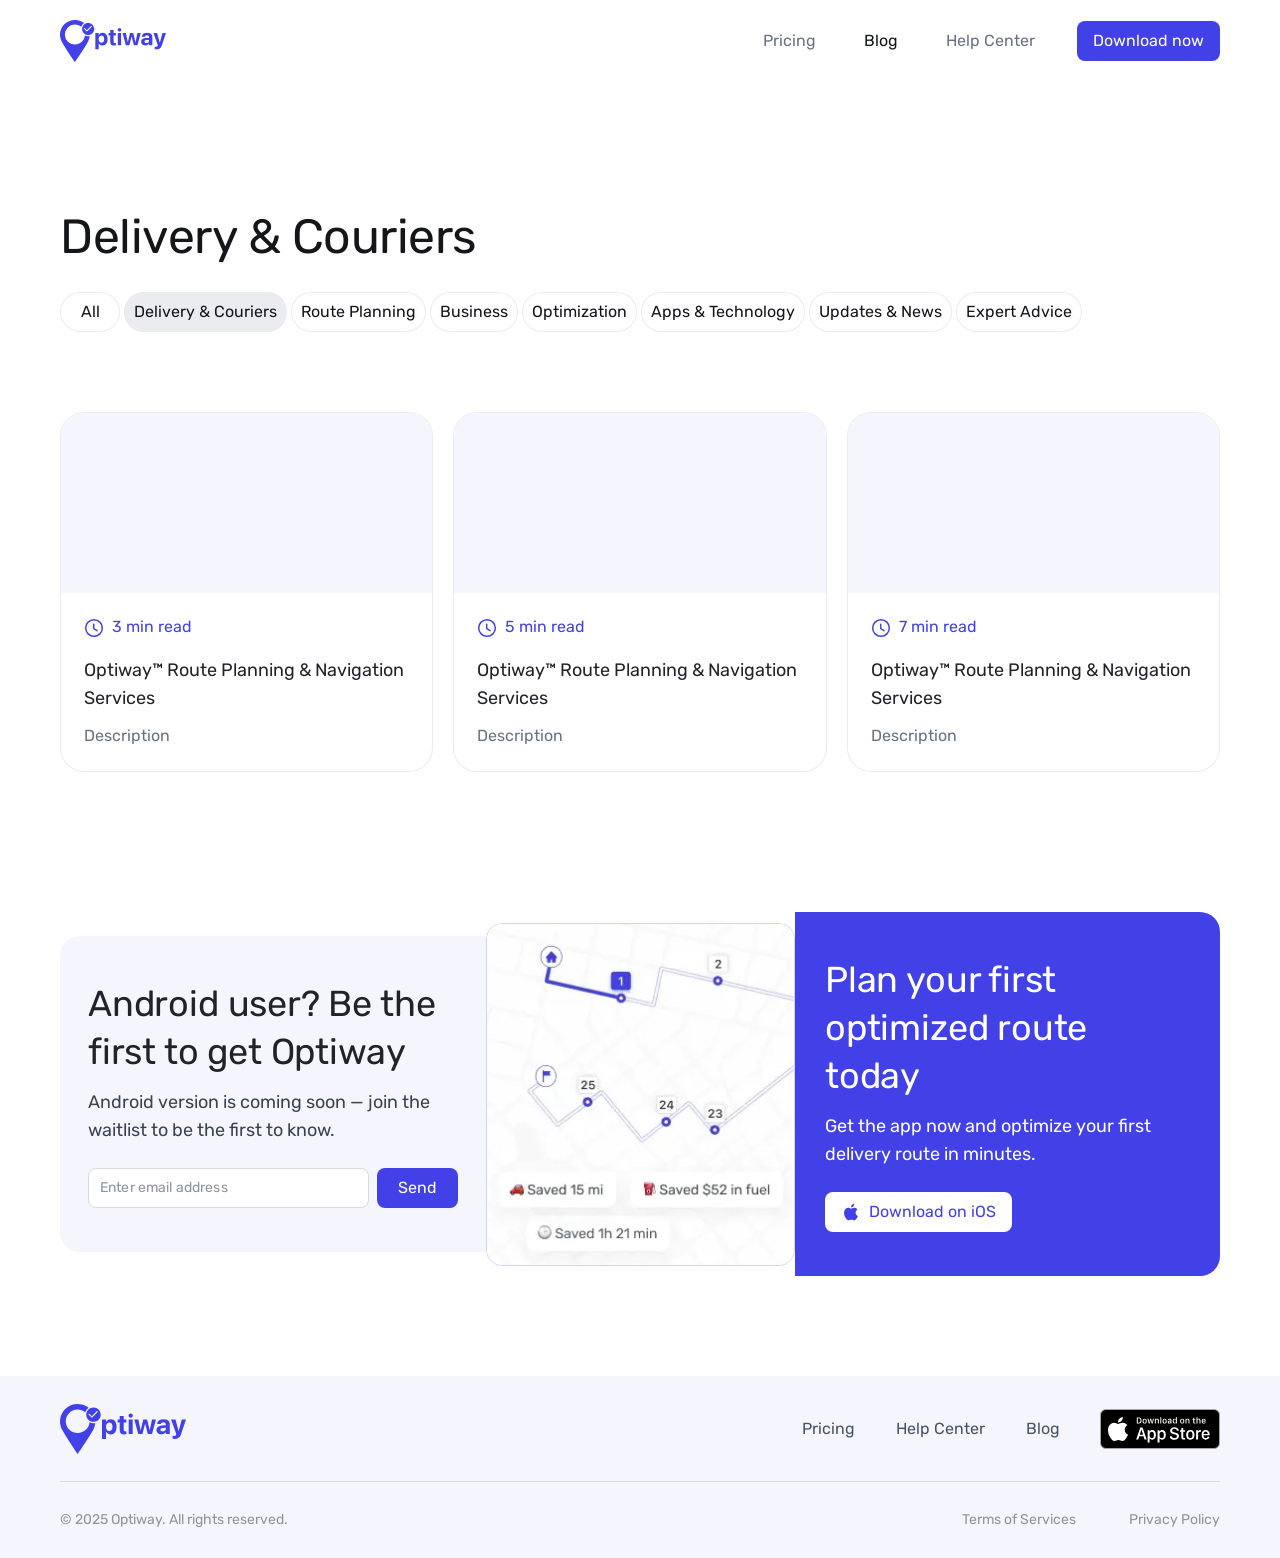
==== blog-category.html @ 4e13a9d4 "update" ====
<!DOCTYPE html>
<html lang="en">
<head>
    <meta charset="UTF-8">
    <meta http-equiv="X-UA-Compatible" content="IE=edge">
    <meta name="viewport" content="width=device-width, initial-scale=1">

    <title>Blog - Optiway Route Planner</title>
    <meta name="description" content="A route planner with a nice interface that helps you build a route up to 200 driving directions  and simplifies delivery">
    <meta name="keywords" content="multiple route planner app, how to add multiple address in google maps, free route planner app for delivery drivers, fastest driving route, aa autoroute, fastest route, make a route, plan my route, plot a route, driving direction by car, routeplanners, circuit app, driving directions shortest route, delivery route planner, create itinerary map, driving directions mapquest, best route planner, route planning, apple maps route planner, route optimization, free route planner, google maps truck route, map a route, route planner, route mapper, plan a route on google maps, directions by car, route planner app, app to optimize route, mapquest get driving directions, best routing app, driving directions and maps, get driving directions, multiple stops google maps, mapquest directions, aa route planner, route maker app, route maps, best driving routes, direction app, map my route, best gps app, map routing app, route finder, google route planner, google navigation app, best driving routes">
    <link rel="canonical" href="https://optiway-app.com/">

    <link rel="preconnect" href="https://fonts.googleapis.com">
    <link rel="preconnect" href="https://fonts.gstatic.com" crossorigin>
    <link href="https://fonts.googleapis.com/css2?family=Rubik:ital,wght@0,300..900;1,300..900&display=swap" rel="stylesheet">

    <link href="assets/css/style.css" rel="stylesheet">

    <script src="assets/js/script.js" defer></script>

    <link rel="icon" type="image/png" href="./assets/favicon/favicon-96x96.png" sizes="96x96">
    <link rel="icon" type="image/svg+xml" href="./assets/favicon/favicon.svg">
    <link rel="shortcut icon" href="./assets/favicon/favicon.ico">
    <link rel="apple-touch-icon" sizes="180x180" href="./assets/favicon/apple-touch-icon.png">
    <meta name="apple-mobile-web-app-title" content="Optiway">
    <link rel="manifest" href="./assets/favicon/site.webmanifest">
</head>
<body>

<header class="header">
    <div class="container">
        <figure class="header__logo"><a href="index.html" title="Optiway Route Planner"><img src="assets/img/logo.svg" width="92" height="36" alt="Optiway" title="Optiway" loading="eager"></a></figure>
        <nav class="header__nav">
            <div class="header__space">
                <menu class="header__menu">
                    <li><a href="pricing.html">Pricing</a></li>
                    <li class="active"><a href="blog.html">Blog</a></li>
                    <li><a href="help.html" title="Help Center">Help Center</a></li>
                </menu>
                <div class="header__close"></div>
            </div>
            <div class="header__overlay"></div>
        </nav>
        <div class="header__button">
            <a href="https://apps.apple.com/app/apple-store/id1641843155?pt=124257092&ct=website-2&mt=8" class="btn" target="_blank" rel="noopener noreferrer" title="Download now">Download<span>&nbsp;now</span></a>
        </div>
        <div class="header__toggle"><span></span></div>
    </div>
</header>

<main class="page">
    <article class="container">
        <header class="page-header page-header--smaller">
            <h1>Delivery &amp; Couriers</h1>
            <ul class="tags">
                <li><a href="blog.html">All</a></li>
                <li class="active"><a href="blog-category.html">Delivery &amp; Couriers</a></li>
                <li><a href="blog-category.html">Route Planning</a></li>
                <li><a href="blog-category.html">Business</a></li>
                <li><a href="blog-category.html">Optimization</a></li>
                <li><a href="blog-category.html">Apps &amp; Technology</a></li>
                <li><a href="blog-category.html">Updates &amp; News</a></li>
                <li><a href="blog-category.html">Expert Advice</a></li>
            </ul>
        </header>

        <section class="articles">
            <div class="articles__list">
                <section class="article">
                    <picture class="article__image">
                    </picture>
                    <time datetime="PT3M" class="article__time">3 min read</time>
                    <h3 class="h5 article__title">Optiway&trade; Route Planning &amp; Navigation Services</h3>
                    <p>Description</p>
                </section>
                <section class="article">
                    <picture class="article__image">
                    </picture>
                    <time datetime="PT5M" class="article__time">5 min read</time>
                    <h3 class="h5 article__title">Optiway&trade; Route Planning &amp; Navigation Services</h3>
                    <p>Description</p>
                </section>
                <section class="article">
                    <picture class="article__image">
                    </picture>
                    <time datetime="PT7M" class="article__time">7 min read</time>
                    <h3 class="h5 article__title">Optiway&trade; Route Planning &amp; Navigation Services</h3>
                    <p>Description</p>
                </section>
            </div>
        </section>


        <div class="cta cta--advanced">
            <section class="cta__content cta--blue">
                <h2 class="cta__heading">Plan your first optimized route today</h2>
                <p>Get the app now and optimize your first delivery route in minutes.</p>
                <a href="#" class="btn btn--white" title="Download on iOS"><svg width="20" height="20"><use href="#apple-blue"></use></svg> Download on iOS</a>
            </section>
            <div class="cta__map"><img src="assets/img/map.webp" srcset="assets/img/map.webp 1x, assets/img/map@2x.webp 2x, assets/img/map@3x.webp 3x" width="309" height="343" alt="Map" title="Map" loading="lazy"></div>
            <section class="cta__content cta--gray">
                <h2 class="cta__heading">Android user? Be the first to get Optiway</h2>
                <p>Android version is coming soon &mdash; join the waitlist to be the first to know.</p>
                <form action="#" class="form">
                    <input class="form-control" type="email" maxlength="50" required value="" placeholder="Enter email address">
                    <button type="submit" class="btn">Send</button>
                </form>
            </section>
        </div>
    </article>
</main>

<footer class="footer">
    <div class="container">
        <figure class="footer__logo"><a href="index.html" title="Optiway Route Planner"><img src="assets/img/logo.svg" width="126" height="50" alt="Optiway" title="Optiway" loading="lazy"></a></figure>
        <menu class="footer__menu">
            <li><a href="pricing.html" title="Pricing">Pricing</a></li>
            <li><a href="help.html" title="Help Center">Help Center</a></li>
            <li><a href="blog.html" title="Blog">Blog</a></li>
        </menu>
        <div class="footer__download"><a href="https://apps.apple.com/app/apple-store/id1641843155?pt=124257092&ct=website-2&mt=8" target="_blank" rel="noopener noreferrer" title="Download on the App Store"><img src="./assets/img/appstore.svg" width="120" height="40" alt="Download on the App Store" title="Download on the App Store" loading="lazy"></a></div>
        <hr class="footer__line">
        <p class="footer__copyright">&copy; 2025 Optiway. All rights reserved.</p>
        <menu class="footer__links">
            <li><a href="#" title="Terms of Services">Terms of Services</a></li>
            <li><a href="#" title="Privacy Policy">Privacy Policy</a></li>
        </menu>
    </div>
</footer>

<div aria-hidden>
    <svg width="0" height="0" style="position:absolute">
    <symbol id="apple" viewBox="0 0 20 20" fill="none"><path fill="#fff" fill-rule="evenodd" d="M15.917 15.967c.491-.75.675-1.134 1.05-1.975-2.767-1.05-3.209-4.992-.475-6.5-.834-1.05-2.009-1.659-3.117-1.659-.8 0-1.35.209-1.842.4-.416.159-.791.3-1.258.3-.5 0-.942-.158-1.408-.325-.509-.183-1.042-.375-1.709-.375-1.241 0-2.566.759-3.408 2.059-1.183 1.833-.975 5.266.933 8.2.684 1.05 1.6 2.225 2.792 2.241.5.009.825-.141 1.183-.3.409-.183.85-.383 1.625-.383.775-.008 1.209.2 1.617.383.35.159.667.309 1.158.3 1.209-.016 2.175-1.316 2.859-2.366M13.2 1.667c.134.916-.241 1.825-.733 2.458-.525.683-1.442 1.217-2.325 1.183-.158-.883.25-1.791.75-2.4.558-.666 1.5-1.183 2.308-1.241" clip-rule="evenodd"></symbol>
    <symbol id="apple-blue" viewBox="0 0 20 20" fill="none"><path fill="#4141E7" fill-rule="evenodd" d="M15.917 15.967c.491-.75.675-1.134 1.05-1.975-2.767-1.05-3.209-4.992-.475-6.5-.834-1.05-2.009-1.659-3.117-1.659-.8 0-1.35.209-1.842.4-.416.159-.791.3-1.258.3-.5 0-.942-.158-1.408-.325-.509-.183-1.042-.375-1.709-.375-1.241 0-2.566.759-3.408 2.059-1.183 1.833-.975 5.266.933 8.2.684 1.05 1.6 2.225 2.792 2.241.5.009.825-.141 1.183-.3.409-.183.85-.383 1.625-.383.775-.008 1.209.2 1.617.383.35.159.667.309 1.158.3 1.209-.016 2.175-1.316 2.859-2.366M13.2 1.667c.134.916-.241 1.825-.733 2.458-.525.683-1.442 1.217-2.325 1.183-.158-.883.25-1.791.75-2.4.558-.666 1.5-1.183 2.308-1.241" clip-rule="evenodd"></symbol>
    <symbol id="arrow-right" viewBox="0 0 21 20" fill="none"><path stroke="#394351" stroke-linecap="round" stroke-linejoin="round" stroke-miterlimit="10" stroke-width="1.5" d="M12.525 4.942 17.584 10l-5.059 5.058M3.416 10h14.025"/></symbol>
    <symbol id="customers" viewBox="0 0 49 48" fill="none"><path fill="#4141e7" d="M35.56 15.54q-.21-.03-.42 0c-3.1-.1-5.56-2.64-5.56-5.76C29.58 6.6 32.16 4 35.36 4c3.18 0 5.78 2.58 5.78 5.78-.02 3.12-2.48 5.66-5.58 5.76M42.08 29.4c-2.24 1.5-5.38 2.06-8.28 1.68.76-1.64 1.16-3.46 1.18-5.38 0-2-.44-3.9-1.28-5.56 2.96-.4 6.1.16 8.36 1.66 3.16 2.08 3.16 5.5.02 7.6M13.38 15.54q.21-.03.42 0c3.1-.1 5.56-2.64 5.56-5.76C19.36 6.6 16.78 4 13.58 4 10.4 4 7.8 6.58 7.8 9.78c.02 3.12 2.48 5.66 5.58 5.76M13.6 25.7c0 1.94.42 3.78 1.18 5.44-2.82.3-5.76-.3-7.92-1.72-3.16-2.1-3.16-5.52 0-7.62 2.14-1.44 5.16-2.02 8-1.7-.82 1.68-1.26 3.58-1.26 5.6" opacity=".4"/><path fill="#4141e7" d="M24.74 31.74c-.16-.02-.34-.02-.52 0-3.68-.12-6.62-3.14-6.62-6.86 0-3.8 3.06-6.88 6.88-6.88 3.8 0 6.88 3.08 6.88 6.88 0 3.72-2.92 6.74-6.62 6.86M18.24 35.88c-3.02 2.02-3.02 5.34 0 7.34 3.44 2.3 9.08 2.3 12.52 0 3.02-2.02 3.02-5.34 0-7.34-3.42-2.3-9.06-2.3-12.52 0"/></symbol>
    <symbol id="drive" viewBox="0 0 49 48" fill="none"><path fill="#4141e7" d="M18.26 9.2c-1.6-6.92-12.02-6.94-13.62 0-.94 4.06 1.64 7.5 3.88 9.64a4.294 4.294 0 0 0 5.86 0c2.24-2.14 4.8-5.58 3.88-9.64m-6.74 3.2c-1.1 0-2-.9-2-2s.88-2 1.98-2h.02c1.12 0 2 .9 2 2s-.88 2-2 2" opacity=".4"/><path fill="#4141e7" d="M13.52 10.4c0 1.1-.88 2-2 2-1.1 0-2-.9-2-2s.88-2 1.98-2h.02c1.12 0 2 .9 2 2"/><path fill="#4141e7" d="M44.32 33.2c-1.6-6.92-12.06-6.94-13.68 0-.94 4.06 1.64 7.5 3.9 9.64 1.64 1.54 4.24 1.54 5.88 0 2.26-2.14 4.84-5.58 3.9-9.64m-6.76 3.2c-1.1 0-2-.9-2-2s.88-2 1.98-2h.02c1.1 0 2 .9 2 2s-.9 2-2 2" opacity=".4"/><path fill="#4141e7" d="M39.56 34.4c0 1.1-.9 2-2 2s-2-.9-2-2 .88-2 1.98-2h.02c1.1 0 2 .9 2 2M24.5 39.5h-5.36c-2.32 0-4.34-1.4-5.14-3.56-.82-2.16-.22-4.54 1.52-6.08L31.5 15.88c.96-.84.98-1.98.7-2.76-.3-.78-1.06-1.62-2.34-1.62H24.5c-.82 0-1.5-.68-1.5-1.5s.68-1.5 1.5-1.5h5.36c2.32 0 4.34 1.4 5.14 3.56.82 2.16.22 4.54-1.52 6.08L17.5 32.12c-.96.84-.98 1.98-.7 2.76.3.78 1.06 1.62 2.34 1.62h5.36c.82 0 1.5.68 1.5 1.5s-.68 1.5-1.5 1.5"/></symbol>
    <symbol id="clock" viewBox="0 0 49 48" fill="none"><path fill="#b2b2ff" d="M24.5 44c11.046 0 20-8.954 20-20s-8.954-20-20-20-20 8.954-20 20 8.954 20 20 20" opacity=".4"/><path fill="#4141e7" d="M31.92 31.86c-.26 0-.52-.06-.76-.22l-6.2-3.7c-1.54-.92-2.68-2.94-2.68-4.72v-8.2c0-.82.68-1.5 1.5-1.5s1.5.68 1.5 1.5v8.2c0 .72.6 1.78 1.22 2.14l6.2 3.7c.72.42.94 1.34.52 2.06-.3.48-.8.74-1.3.74"/></symbol>
    <symbol id="import" viewBox="0 0 25 26" fill="none"><circle cx="12.5" cy="12.723" r="12" stroke="#4141e7"/><path fill="#4141e7" d="M19.25 15.425a.75.75 0 0 1 .75.75V18.6a.75.75 0 0 1-.75.75H5.75A.75.75 0 0 1 5 18.6v-2.424a.75.75 0 0 1 1.5 0v1.605h12v-1.605a.75.75 0 0 1 .75-.75M12.477 5.223c.343 0 .621.278.622.621v7.607l1.833-1.917a.6.6 0 0 1 .878 0 .67.67 0 0 1 0 .919l-2.617 2.738c-.381.399-1 .399-1.381 0l-.168-.175-.002.003-2.454-2.566a.67.67 0 0 1 0-.92.603.603 0 0 1 .88 0l1.787 1.87V5.845c0-.343.28-.62.622-.62"/></symbol>
    <symbol id="txt" viewBox="0 0 62 62" fill="none"><g clip-path="url(#a)"><path fill="#fff" stroke="#d0d5dd" stroke-width="2.31" d="M13.858 1.155h26.247L52.738 12.76v42.673a5.005 5.005 0 0 1-5.005 5.004H13.858a5.004 5.004 0 0 1-5.004-5.004V6.159a5.004 5.004 0 0 1 5.004-5.004Z"/><mask id="b" fill="#fff"><path d="M38.494 1.54h13.088v13.088H40.034c-.85 0-1.54-.69-1.54-1.54z"/></mask><path fill="#d0d5dd" d="M38.494 1.54h13.088zm13.088 14.628H40.034a3.08 3.08 0 0 1-3.08-3.08h14.628zm-11.548 0a3.08 3.08 0 0 1-3.08-3.08V1.54h3.08v14.628M51.582 1.54v13.088z" mask="url(#b)"/><rect width="36.159" height="20.239" x="1.539" y="30.796" fill="#1b1b96" rx="3.08"/><path fill="#fff" d="M13.749 35.606v2.11h-2.864v8.699H8.252v-8.7H5.388v-2.11zm7.942 10.809-2.201-3.31-1.94 3.31h-2.988l3.465-5.497-3.542-5.312h3.064l2.171 3.264 1.91-3.264h2.987l-3.434 5.45 3.573 5.359zm12.162-10.81v2.11H30.99v8.7h-2.633v-8.7h-2.864v-2.11z"/></g><defs><clipPath id="a"><path fill="#fff" d="M0 0h61.592v61.592H0z"/></clipPath></defs></symbol>
    <symbol id="xslx" viewBox="0 0 63 62" fill="none"><g clip-path="url(#a)"><path fill="#fff" stroke="#d0d5dd" stroke-width="2.31" d="M14.45 1.155h26.246L53.33 12.76v42.673a5.005 5.005 0 0 1-5.005 5.004H14.45a5.004 5.004 0 0 1-5.004-5.004V6.159a5.004 5.004 0 0 1 5.004-5.004Z"/><mask id="b" fill="#fff"><path d="M39.086 1.54h13.088v13.088H40.626c-.85 0-1.54-.69-1.54-1.54z"/></mask><path fill="#d0d5dd" d="M39.086 1.54h13.088zm13.088 14.628H40.626a3.08 3.08 0 0 1-3.08-3.08h14.628zm-11.548 0a3.08 3.08 0 0 1-3.08-3.08V1.54h3.08v14.628M52.174 1.54v13.088z" mask="url(#b)"/><rect width="45.159" height="20.239" x="2.131" y="30.796" fill="#1b1b96" rx="3.08"/><path fill="#fff" d="m12.874 46.415-2.202-3.31-1.94 3.31H5.745l3.464-5.497-3.541-5.312h3.064l2.171 3.264 1.91-3.264h2.986l-3.433 5.45 3.572 5.359zm7.019-2.032h3.45v2.032H17.26v-10.81h2.633zm8.616 2.14q-1.185 0-2.125-.385a3.5 3.5 0 0 1-1.509-1.14q-.554-.754-.585-1.816h2.802q.063.6.416.923.354.309.924.308.585 0 .924-.261.339-.278.339-.755a.87.87 0 0 0-.277-.662 2.1 2.1 0 0 0-.663-.431 10 10 0 0 0-1.108-.385q-1.047-.324-1.71-.647a3.16 3.16 0 0 1-1.139-.954q-.477-.631-.477-1.648 0-1.509 1.093-2.356 1.093-.862 2.849-.862 1.785 0 2.88.862 1.092.847 1.17 2.371h-2.85q-.03-.523-.384-.816-.355-.308-.909-.308-.477 0-.77.262-.292.246-.292.724 0 .523.493.816.492.292 1.54.631 1.046.354 1.693.678.662.322 1.14.939.477.616.477 1.586 0 .924-.477 1.678-.462.755-1.355 1.201-.894.447-2.11.447m12.183-.108-2.202-3.31-1.94 3.31h-2.987l3.465-5.497-3.542-5.312h3.064l2.172 3.264 1.909-3.264h2.987l-3.434 5.45 3.573 5.359z"/></g><defs><clipPath id="a"><path fill="#fff" d="M.592 0h61.592v61.592H.592z"/></clipPath></defs></symbol>
    <symbol id="analytics" viewBox="0 0 48 48" fill="none"><path fill="#4141e7" d="M44 44H4c-.82 0-1.5-.68-1.5-1.5S3.18 41 4 41h40c.82 0 1.5.68 1.5 1.5S44.82 44 44 44"/><path fill="#4141e7" d="M19.5 8v36h9V8c0-2.2-.9-4-3.6-4h-1.8c-2.7 0-3.6 1.8-3.6 4"/><path fill="#4141e7" d="M6 20v24h8V20c0-2.2-.8-4-3.2-4H9.2C6.8 16 6 17.8 6 20M34 30v14h8V30c0-2.2-.8-4-3.2-4h-1.6c-2.4 0-3.2 1.8-3.2 4" opacity=".3"/></symbol>
    <symbol id="exports" viewBox="0 0 48 48" fill="none"><path fill="#4141e7" d="M32.38 4H15.64C8.34 4 4 8.34 4 15.62v16.74c0 7.28 4.34 11.62 11.62 11.62h16.74c7.28 0 11.62-4.34 11.62-11.62V15.62C44 8.34 39.66 4 32.38 4" opacity=".2"/><path fill="#4141e7" d="M22.94 30.08c.14.14.3.24.48.32s.38.12.58.12.38-.04.58-.12c.18-.08.34-.18.48-.32l6-6c.58-.58.58-1.54 0-2.12s-1.54-.58-2.12 0L25.5 25.4V13.02c0-.82-.68-1.5-1.5-1.5s-1.5.68-1.5 1.5V25.4l-3.44-3.44c-.58-.58-1.54-.58-2.12 0s-.58 1.54 0 2.12zM37.42 32.56c-.26-.78-1.1-1.2-1.9-.94a36.67 36.67 0 0 1-23.06 0c-.78-.26-1.64.16-1.9.94s.16 1.64.94 1.9c4.02 1.34 8.24 2.02 12.48 2.02s8.46-.68 12.48-2.02c.8-.28 1.22-1.12.96-1.9"/></symbol>
    <symbol id="control" viewBox="0 0 48 48" fill="none"><path fill="#4141e7" d="M38.6 15.84v10.3c0 6.16-3.52 8.8-8.8 8.8H12.22c-.9 0-1.76-.08-2.56-.26-.5-.08-.98-.22-1.42-.38-3-1.12-4.82-3.72-4.82-8.16v-10.3c0-6.16 3.52-8.8 8.8-8.8H29.8c4.48 0 7.7 1.9 8.56 6.24.14.8.24 1.62.24 2.56" opacity=".2"/><path fill="#4141e7" d="M44.6 21.84v10.3c0 6.16-3.52 8.8-8.8 8.8H18.22c-1.48 0-2.82-.2-3.98-.64-2.38-.88-4-2.7-4.58-5.62.8.18 1.66.26 2.56.26H29.8c5.28 0 8.8-2.64 8.8-8.8v-10.3c0-.94-.08-1.78-.24-2.56 3.8.8 6.24 3.48 6.24 8.56"/><path fill="#4141e7" d="M21 26.28a5.28 5.28 0 1 0 0-10.56 5.28 5.28 0 0 0 0 10.56M9.56 16.5c-.82 0-1.5.68-1.5 1.5v6c0 .82.68 1.5 1.5 1.5s1.5-.68 1.5-1.5v-6c0-.82-.66-1.5-1.5-1.5M32.42 16.5c-.82 0-1.5.68-1.5 1.5v6c0 .82.68 1.5 1.5 1.5s1.5-.68 1.5-1.5v-6c0-.82-.66-1.5-1.5-1.5"/></symbol>
    </svg>
</div>

</body>
</html>
---- assets/css/style.css ----
html{line-height:1.15;-webkit-text-size-adjust:100%}body{margin:0}main{display:block}h1{font-size:2em;margin:.67em 0}hr{-webkit-box-sizing:content-box;box-sizing:content-box;height:0;overflow:visible}pre{font-family:monospace,monospace;font-size:1em}a{background-color:rgba(0,0,0,0)}abbr[title]{border-bottom:none;text-decoration:underline;-webkit-text-decoration:underline dotted;text-decoration:underline dotted}b,strong{font-weight:bolder}code,kbd,samp{font-family:monospace,monospace;font-size:1em}small{font-size:80%}sub,sup{font-size:75%;line-height:0;position:relative;vertical-align:baseline}sub{bottom:-0.25em}sup{top:-0.5em}img{border-style:none}button,input,optgroup,select,textarea{font-family:inherit;font-size:100%;line-height:1.15;margin:0}button,input{overflow:visible}button,select{text-transform:none}[type=button],[type=reset],[type=submit],button{-webkit-appearance:button}[type=button]::-moz-focus-inner,[type=reset]::-moz-focus-inner,[type=submit]::-moz-focus-inner,button::-moz-focus-inner{border-style:none;padding:0}[type=button]:-moz-focusring,[type=reset]:-moz-focusring,[type=submit]:-moz-focusring,button:-moz-focusring{outline:1px dotted ButtonText}fieldset{padding:.35em .75em .625em}legend{-webkit-box-sizing:border-box;box-sizing:border-box;color:inherit;display:table;max-width:100%;padding:0;white-space:normal}progress{vertical-align:baseline}textarea{overflow:auto}[type=checkbox],[type=radio]{-webkit-box-sizing:border-box;box-sizing:border-box;padding:0}[type=number]::-webkit-inner-spin-button,[type=number]::-webkit-outer-spin-button{height:auto}[type=search]{-webkit-appearance:textfield;outline-offset:-2px}[type=search]::-webkit-search-decoration{-webkit-appearance:none}::-webkit-file-upload-button{-webkit-appearance:button;font:inherit}details{display:block}summary{display:list-item}template{display:none}[hidden]{display:none}*,*::before,*::after{-webkit-box-sizing:border-box;box-sizing:border-box;-webkit-tap-highlight-color:rgba(0,0,0,0)}html{width:100%;height:100%;background:#fff;scroll-padding-top:76px;scroll-behavior:smooth}@media(min-width: 768px){html{scroll-padding-top:82px}}body{width:100%;min-width:320px;min-height:100%;display:-webkit-box;display:-ms-flexbox;display:flex;-webkit-box-orient:vertical;-webkit-box-direction:normal;-ms-flex-direction:column;flex-direction:column;overflow-x:hidden;font:16px/1.5 "Rubik",sans-serif;color:#394351;position:relative;z-index:1;background:#fff;font-optical-sizing:auto;text-rendering:optimizeLegibility;-webkit-font-smoothing:antialiased;-moz-osx-font-smoothing:grayscale}@media(min-width: 768px){body{font-size:18px;line-height:28px}}a{color:#20242a;text-decoration:underline;text-decoration-thickness:.0625em;text-decoration-color:inherit;text-underline-offset:.167em;-webkit-transition:text-decoration-color .15s ease,color .3s ease;transition:text-decoration-color .15s ease,color .3s ease}@media(hover: hover){a:hover,a:focus{text-decoration-color:rgba(32,36,42,0)}}p{margin:0 0 12px}h1,h2,h3,h4,h5,h6,.h1,.h2,.h3,.h4,.h5,.h6{margin:0 0 12px;font-family:"Rubik",sans-serif;font-weight:normal}h1,.h1{font-size:36px;line-height:48px;letter-spacing:-0.005em;color:#141619;text-align:center}@media(max-width: 369.98px){h1,.h1{font-size:32px}}@media(min-width: 768px){h1,.h1{font-size:48px;line-height:70px;letter-spacing:-0.01em}}@media(min-width: 1280px){h1,.h1{letter-spacing:-0.01em}}h2,.h2{margin-bottom:12px;font-size:28px;line-height:36px;color:#20242a}@media(min-width: 768px){h2,.h2{font-size:36px;line-height:48px;letter-spacing:-0.005em}}h3,.h3{margin-bottom:12px;font-size:28px;line-height:36px;color:#20242a}h4,.h4{margin-bottom:12px;font-size:24px;line-height:32px;color:#20242a}h5,.h5{margin-bottom:8px;font-size:18px;line-height:28px;color:#20242a}.hidden{display:none}.container{max-width:552px;padding:0 16px;margin:0 auto}@media(min-width: 768px){.container{max-width:736px}}@media(min-width: 992px){.container{max-width:992px}}@media(min-width: 1280px){.container{max-width:1200px;padding:0 20px}}.header{width:100%;min-width:320px;max-width:1920px;height:76px;padding:16px 0;margin:0 auto;position:sticky;top:0;left:0;z-index:100;background:#fff}@media(min-width: 768px){.header{height:82px;padding:20px 0}}.header .container{display:-webkit-box;display:-ms-flexbox;display:flex;-webkit-box-pack:justify;-ms-flex-pack:justify;justify-content:space-between;-webkit-box-align:center;-ms-flex-align:center;align-items:center;gap:20px}@media(max-width: 369.98px){.header .container{gap:16px}}@media(max-width: 1279.98px){.header .container{max-width:1224px}}@media(max-width: 1279.98px)and (min-width: 768px){.header .container{padding-right:32px;padding-left:32px}}.header__title{width:0;height:0;overflow:hidden;position:absolute;top:0;left:0;visibility:hidden;cursor:default;-webkit-touch-callout:none;-webkit-user-select:none;-moz-user-select:none;-ms-user-select:none;user-select:none}.header__logo{padding:0;margin:0;position:relative;display:block}.header__logo a{display:block;outline:none}.header__logo img{width:92px;height:36px;display:block;-webkit-touch-callout:none;-webkit-user-select:none;-moz-user-select:none;-ms-user-select:none;user-select:none;-webkit-user-drag:none;user-drag:none}@media(min-width: 768px){.header__logo img{width:106px;height:42px}}@media(max-width: 767.98px){.header__nav{min-width:320px;display:none;overflow:hidden;position:fixed;top:0;bottom:0;left:0;right:0;z-index:50}.header__nav.visible{display:-webkit-box;display:-ms-flexbox;display:flex}.header__nav.open .header__overlay{opacity:.5}.header__nav.open .header__space{-webkit-transform:translate3d(0, 0, 0);transform:translate3d(0, 0, 0)}}@media(min-width: 768px){.header__nav{margin-left:auto}}.header__overlay{position:absolute;top:0;right:0;bottom:0;left:0;z-index:-1;background:#0d1217;opacity:0;-webkit-transition:opacity .4s ease;transition:opacity .4s ease}@media(max-width: 767.98px){.header__space{width:80%;max-width:320px;padding:24px 12px;display:-webkit-box;display:-ms-flexbox;display:flex;-webkit-box-orient:vertical;-webkit-box-direction:normal;-ms-flex-direction:column;flex-direction:column;-webkit-box-pack:stretch;-ms-flex-pack:stretch;justify-content:stretch;position:relative;z-index:5;background:#000;-webkit-transform:translate3d(-100%, 0, 0);transform:translate3d(-100%, 0, 0);-webkit-transition:-webkit-transform .4s ease;transition:-webkit-transform .4s ease;transition:transform .4s ease;transition:transform .4s ease, -webkit-transform .4s ease}}@media(min-width: 768px){.header__space{height:100%;display:-webkit-box;display:-ms-flexbox;display:flex;-webkit-box-pack:center;-ms-flex-pack:center;justify-content:center;-webkit-box-align:center;-ms-flex-align:center;align-items:center}}.header__menu{padding:0;margin:0;list-style:none}@media(min-width: 768px){.header__menu{margin-right:14px;display:-webkit-box;display:-ms-flexbox;display:flex;gap:32px;font-size:16px;line-height:24px;letter-spacing:.001em}}.header__menu a{padding:2px 8px;border-radius:4px;display:block;color:#687283;text-decoration:none;-webkit-transition:color .3s ease,background-color .3s ease;transition:color .3s ease,background-color .3s ease;outline:none}@media(hover: hover){.header__menu a:hover,.header__menu a:focus{color:#465366;background:#f5f5fe}}.header__menu li.active a{color:#141619;background:none;cursor:default}.header__button{margin-left:auto}@media(min-width: 768px){.header__button{margin-left:0}}.header__button .btn{gap:0}@media(max-width: 767.98px){.header__button .btn span{display:none}}.header__close{width:48px;height:48px;position:absolute;top:8px;right:8px;z-index:5;background:#000 url("data:image/svg+xml,%3Csvg width='30' height='30' fill='none' xmlns='http://www.w3.org/2000/svg'%3E%3Cpath fill-rule='evenodd' clip-rule='evenodd' d='M15.82 14.184V6h-1.636v8.184H6v1.636h8.184V24h1.636v-8.18H24v-1.636h-8.18Z' fill='%23fff'/%3E%3C/svg%3E") no-repeat center center;-webkit-transform:rotate(45deg);transform:rotate(45deg);-webkit-transition:-webkit-transform .15s ease;transition:-webkit-transform .15s ease;transition:transform .15s ease;transition:transform .15s ease, -webkit-transform .15s ease;cursor:pointer}@media(min-width: 768px){.header__close{display:none}}.header__toggle{width:44px;height:44px;position:relative;cursor:pointer}@media(min-width: 768px){.header__toggle{display:none}}.header__toggle span{display:block;position:absolute;top:0;right:0;bottom:0;left:0}.header__toggle::before,.header__toggle span::before,.header__toggle span::after{content:"";display:block;overflow:hidden;width:20px;height:1.5px;border-radius:2px;margin:auto;position:absolute;top:0;right:0;bottom:0;left:0;background:#8c94a0}.header__toggle span::before{top:10px}.header__toggle span::after{bottom:10px}.page{padding-top:60px}@media(min-width: 768px){.page{padding-top:80px}}@media(min-width: 1280px){.page{padding-top:120px}}.footer{padding:28px 0;margin-top:auto;background-color:#f5f5fe}.footer .container{position:relative}@media(min-width: 768px){.footer .container{display:-webkit-box;display:-ms-flexbox;display:flex;-ms-flex-wrap:wrap;flex-wrap:wrap;-webkit-box-align:center;-ms-flex-align:center;align-items:center;gap:0 40px}}@media(max-width: 1279.98px){.footer .container{max-width:1224px;padding-right:32px;padding-left:32px}}@media(max-width: 369.98px){.footer .container{padding-right:16px;padding-left:16px}}.footer__logo{margin:0 0 19px}@media(min-width: 768px){.footer__logo{margin:0}}.footer__logo img{width:126px;height:50px;display:block;-webkit-touch-callout:none;-webkit-user-select:none;-moz-user-select:none;-ms-user-select:none;user-select:none;-webkit-user-drag:none;user-drag:none}@media(max-width: 767.98px){.footer__download{position:absolute;top:0;right:32px;z-index:10}}@media(max-width: 369.98px){.footer__download{right:16px}}.footer__download a{display:block}.footer__download img{width:120px;height:40px;display:block;-webkit-user-drag:none;user-drag:none;-webkit-touch-callout:none;-webkit-user-select:none;-moz-user-select:none;-ms-user-select:none;user-select:none}.footer__line{width:100%;height:1px;margin:28px 0;border:none;background-color:#d7dadf;font-size:14px;line-height:20px}@media(min-width: 992px){.footer__line{margin-top:27px}}.footer__menu{padding:0;margin:0;list-style:none;font-size:16px;line-height:24px}@media(min-width: 768px){.footer__menu{margin-left:auto;display:-webkit-box;display:-ms-flexbox;display:flex;gap:41px}}@media(max-width: 767.98px){.footer__menu li{margin-bottom:20px}}.footer__menu li a{color:#465366;text-decoration:none;outline:none}@media(hover: hover){.footer__menu li a:hover,.footer__menu li a:focus{color:#141619}}.footer__copyright{margin:0;font-size:14px;line-height:20px;color:#8c94a0}.footer__links{margin:20px 0 0;list-style:none;padding:0;font-size:14px;line-height:20px;display:-webkit-box;display:-ms-flexbox;display:flex;gap:53px}@media(min-width: 768px){.footer__links{margin-top:0;margin-left:auto;white-space:nowrap}}.footer__links li a{color:#8c94a0;text-decoration:none;outline:none}@media(hover: hover){.footer__links li a:hover,.footer__links li a:focus{color:#465366}}.btn{padding:8px 16px;border:none;border-radius:8px;display:-webkit-inline-box;display:-ms-inline-flexbox;display:inline-flex;-webkit-box-orient:horizontal;-webkit-box-direction:normal;-ms-flex-direction:row;flex-direction:row;-webkit-box-pack:center;-ms-flex-pack:center;justify-content:center;-webkit-box-align:center;-ms-flex-align:center;align-items:center;gap:8px;font-size:16px;line-height:1.5;color:#fff;text-align:center;text-decoration:none;background:#4141e7;-webkit-transition:color .3s ease,background-color .3s ease,-webkit-box-shadow .3s ease;transition:color .3s ease,background-color .3s ease,-webkit-box-shadow .3s ease;transition:color .3s ease,box-shadow .3s ease,background-color .3s ease;transition:color .3s ease,box-shadow .3s ease,background-color .3s ease,-webkit-box-shadow .3s ease;outline:none;cursor:pointer}@media(hover: hover){.btn:not([disabled]):hover,.btn:not([disabled]):focus{background-color:#1b1b96}}.btn[disabled]{opacity:.3;cursor:default}.btn--large{font-size:18px;line-height:28px}.btn--outline{color:#465366;background:#fff;-webkit-box-shadow:0 0 0 1px inset #d7dadf;box-shadow:0 0 0 1px inset #d7dadf}@media(hover: hover){.btn--outline:hover:not([disabled]):hover,.btn--outline:hover:not([disabled]):focus,.btn--outline:focus:not([disabled]):hover,.btn--outline:focus:not([disabled]):focus{-webkit-box-shadow:0 0 0 1px inset #8c94a0;box-shadow:0 0 0 1px inset #8c94a0;background-color:#fff}}.btn--white{color:#4141e7;background-color:#fff}@media(hover: hover){.btn--white:not([disabled]):hover,.btn--white:not([disabled]):focus{color:#4141e7;background-color:#fff}}.form-control{width:100%;padding:12px 16px;border:1px solid #d7dadf;border-radius:8px;font-size:16px;line-height:24px;color:#20242a;background:#fff;outline:none;-webkit-transition:border-color .3s ease;transition:border-color .3s ease}.form-control::-webkit-input-placeholder{color:#8c94a0;opacity:1;-webkit-transition:opacity .3s ease;transition:opacity .3s ease;-webkit-touch-callout:none;-webkit-user-select:none;-moz-user-select:none;-ms-user-select:none;user-select:none}.form-control::-moz-placeholder{color:#8c94a0;opacity:1;-moz-transition:opacity .3s ease;transition:opacity .3s ease;-webkit-touch-callout:none;-webkit-user-select:none;-moz-user-select:none;-ms-user-select:none;user-select:none}.form-control:-ms-input-placeholder{color:#8c94a0;opacity:1;-ms-transition:opacity .3s ease;transition:opacity .3s ease;-webkit-touch-callout:none;-webkit-user-select:none;-moz-user-select:none;-ms-user-select:none;user-select:none}.form-control::-ms-input-placeholder{color:#8c94a0;opacity:1;-ms-transition:opacity .3s ease;transition:opacity .3s ease;-webkit-touch-callout:none;-webkit-user-select:none;-moz-user-select:none;-ms-user-select:none;user-select:none}.form-control::placeholder{color:#8c94a0;opacity:1;-webkit-transition:opacity .3s ease;transition:opacity .3s ease;-webkit-touch-callout:none;-webkit-user-select:none;-moz-user-select:none;-ms-user-select:none;user-select:none}.form-control:focus{border-color:#4141e7}.form-control:focus::-webkit-input-placeholder{opacity:0}.form-control:focus::-moz-placeholder{opacity:0}.form-control:focus:-ms-input-placeholder{opacity:0}.form-control:focus::-ms-input-placeholder{opacity:0}.form-control:focus::placeholder{opacity:0}.form-control[disabled]{border-color:#ebecf0;background:#f5f5fe}.stars{width:149px;height:28px;position:relative}.stars::before{content:"";display:block;overflow:hidden;position:relative;z-index:1;-webkit-filter:grayscale(100%);filter:grayscale(100%)}.stars::before,.stars div{width:100%;height:100%;position:relative;z-index:3;background:url("data:image/svg+xml,%3Csvg xmlns='http://www.w3.org/2000/svg' width='149' height='28' fill='none' viewBox='0 0 149 28'%3E%3Cpath fill='%23ffe144' d='M13.577 2.22c.341-.821 1.505-.821 1.846 0l2.545 6.12a1 1 0 0 0 .844.612l6.606.53c.887.07 1.246 1.177.57 1.756l-5.032 4.311a1 1 0 0 0-.323.992l1.538 6.447c.207.865-.735 1.549-1.494 1.085l-5.656-3.455a1 1 0 0 0-1.042 0l-5.656 3.455c-.76.464-1.7-.22-1.494-1.085l1.538-6.447a1 1 0 0 0-.323-.992l-5.033-4.311c-.675-.579-.316-1.685.57-1.756l6.607-.53a1 1 0 0 0 .843-.613zM43.577 2.22c.341-.821 1.505-.821 1.846 0l2.545 6.12a1 1 0 0 0 .844.612l6.606.53c.887.07 1.246 1.177.57 1.756l-5.032 4.311a1 1 0 0 0-.323.992l1.538 6.447c.206.865-.735 1.549-1.494 1.085l-5.656-3.455a1 1 0 0 0-1.042 0l-5.656 3.455c-.76.464-1.7-.22-1.494-1.085l1.538-6.447a1 1 0 0 0-.322-.992l-5.034-4.311c-.675-.579-.316-1.685.57-1.756l6.607-.53a1 1 0 0 0 .843-.613zM73.577 2.22c.341-.821 1.505-.821 1.846 0l2.546 6.12a1 1 0 0 0 .843.612l6.606.53c.887.07 1.246 1.177.57 1.756l-5.032 4.311a1 1 0 0 0-.323.992l1.538 6.447c.206.865-.735 1.549-1.494 1.085l-5.656-3.455a1 1 0 0 0-1.042 0l-5.656 3.455c-.76.464-1.7-.22-1.494-1.085l1.538-6.447a1 1 0 0 0-.323-.992l-5.033-4.311c-.675-.579-.316-1.685.57-1.756l6.607-.53a1 1 0 0 0 .843-.613zM103.577 2.22c.341-.821 1.505-.821 1.846 0l2.545 6.12a1 1 0 0 0 .844.612l6.606.53c.887.07 1.246 1.177.571 1.756l-5.033 4.311a1 1 0 0 0-.323.992l1.538 6.447c.207.865-.735 1.549-1.494 1.085l-5.656-3.455a1 1 0 0 0-1.042 0l-5.656 3.455c-.76.464-1.7-.22-1.494-1.085l1.538-6.447a1 1 0 0 0-.323-.992l-5.033-4.311c-.675-.579-.316-1.685.57-1.756l6.607-.53a1 1 0 0 0 .844-.613zM133.577 2.22c.341-.821 1.505-.821 1.846 0l2.545 6.12a1 1 0 0 0 .844.612l6.606.53c.887.07 1.246 1.177.571 1.756l-5.033 4.311a1 1 0 0 0-.323.992l1.538 6.447c.207.865-.735 1.549-1.494 1.085l-5.656-3.455a1 1 0 0 0-1.042 0l-5.656 3.455c-.759.464-1.701-.22-1.494-1.085l1.538-6.447a1 1 0 0 0-.323-.992l-5.033-4.311c-.675-.579-.316-1.685.571-1.756l6.606-.53a1 1 0 0 0 .844-.613z'/%3E%3C/svg%3E") no-repeat top left}.stars div{position:absolute;top:0;left:0}.head{margin-bottom:40px;color:#465366}.head>*:last-child{margin-bottom:0}.head--center{text-align:center}@media(max-width: 767.98px){.head--smaller{margin-bottom:20px}}@media(max-width: 991.98px){.head--smaller h2,.head--smaller .h2{font-size:28px;line-height:36px}}@media(max-width: 767.98px){.head--smaller h2,.head--smaller .h2{font-size:24px;line-height:32px}}.tags{padding:0 16px;margin:0 -16px;list-style:none;font-size:14px;line-height:20px;letter-spacing:.001em;display:-webkit-box;display:-ms-flexbox;display:flex;gap:8px;overflow:hidden;overflow-x:scroll;-webkit-overflow-scrolling:touch;scrollbar-width:none}.tags::-webkit-scrollbar{display:none}@media(min-width: 768px){.tags{font-size:16px;line-height:24px;-ms-flex-wrap:wrap;flex-wrap:wrap;overflow:visible}}@media(min-width: 1280px){.tags{gap:4px;letter-spacing:0}}.tags li{border-radius:40px;-webkit-box-shadow:inset 0 0 0 1px #ebecf0;box-shadow:inset 0 0 0 1px #ebecf0}.tags li.active{background-color:#ebecf0}.tags li a{padding:8px 10px;display:block;color:#141619;text-align:center;text-decoration:none;white-space:nowrap}@media(min-width: 768px){.tags li a{min-width:60px}}.page-header h1{margin-bottom:20px;text-align:left}@media(min-width: 768px)and (max-width: 1279.98px){.page-header--smaller h1{font-size:36px;line-height:48px;letter-spacing:-0.005em}}.hero{padding:60px 0}@media(min-width: 768px){.hero{padding:80px 0}}@media(min-width: 992px){.hero{display:-webkit-box;display:-ms-flexbox;display:flex;gap:16px;-webkit-box-align:center;-ms-flex-align:center;align-items:center}}@media(min-width: 1280px){.hero{gap:24px}}.hero__content{text-align:center}@media(min-width: 768px)and (max-width: 991.98px){.hero__content{max-width:600px;margin:0 auto}}@media(min-width: 992px){.hero__content{text-align:left}}.hero__rating{margin-bottom:1.5rem;display:-webkit-box;display:-ms-flexbox;display:flex;-webkit-box-pack:center;-ms-flex-pack:center;justify-content:center;-webkit-box-align:center;-ms-flex-align:center;align-items:center;gap:.5rem;font-size:16px;line-height:1.5em;color:#687283;cursor:default}@media(max-width: 369.98px){.hero__rating{font-size:14px;gap:.25rem}}@media(min-width: 992px){.hero__rating{-webkit-box-pack:start;-ms-flex-pack:start;justify-content:flex-start}}.hero__rating em{display:block;position:relative;font-style:normal}@media(max-width: 369.98px){.hero__rating em{top:1px}}.hero__heading{margin-bottom:.75rem;text-align:inherit}.hero__subheading{margin:0;text-align:inherit;color:#394351}@media(min-width: 370px){.hero__subheading{font-size:18px;line-height:28px}}@media(min-width: 768px)and (max-width: 991.98px){.hero__subheading{max-width:500px;margin:0 auto}}.hero__buttons{margin-top:1.5rem;display:-webkit-box;display:-ms-flexbox;display:flex;-webkit-box-orient:vertical;-webkit-box-direction:normal;-ms-flex-direction:column;flex-direction:column;-webkit-box-align:center;-ms-flex-align:center;align-items:center;gap:1rem}@media(min-width: 768px){.hero__buttons{-webkit-box-orient:horizontal;-webkit-box-direction:normal;-ms-flex-direction:row;flex-direction:row;-webkit-box-pack:center;-ms-flex-pack:center;justify-content:center}}@media(min-width: 992px){.hero__buttons{-webkit-box-pack:start;-ms-flex-pack:start;justify-content:flex-start}}.hero__buttons .btn{white-space:nowrap}@media(max-width: 767.98px){.hero__buttons .btn{width:232px}}.hero__buttons .btn--outline{color:#394351}.hero__image{width:100%;margin-top:40px;display:block}@media(min-width: 992px){.hero__image{width:460px;margin-top:0;-ms-flex-negative:0;flex-shrink:0}}@media(min-width: 1280px){.hero__image{width:520px}}.hero__image img{max-width:100%;border-radius:16px;margin:0 auto;display:block;-webkit-touch-callout:none;-webkit-user-select:none;-moz-user-select:none;-ms-user-select:none;user-select:none}@media(max-width: 369.98px){.hero__image img{width:337px;height:auto;aspect-ratio:337/262}}@media(min-width: 572px){.hero__image img{border-radius:24px;aspect-ratio:520/404}}@media(min-width: 572px)and (max-width: 1279.98px){.hero__image img{height:auto}}.stats{padding:40px 0;margin:0;list-style:none;display:-webkit-box;display:-ms-flexbox;display:flex;-webkit-box-align:center;-ms-flex-align:center;align-items:center;-webkit-box-orient:vertical;-webkit-box-direction:normal;-ms-flex-direction:column;flex-direction:column;gap:20px}@media(min-width: 768px){.stats{-webkit-box-orient:horizontal;-webkit-box-direction:normal;-ms-flex-direction:row;flex-direction:row;-webkit-box-pack:justify;-ms-flex-pack:justify;justify-content:space-between}}@media(min-width: 992px){.stats{padding-right:20px;padding-left:20px}}.stats li{width:226px;padding-left:64px;position:relative;display:-webkit-box;display:-ms-flexbox;display:flex;-webkit-box-orient:vertical;-webkit-box-direction:normal;-ms-flex-direction:column;flex-direction:column;gap:8px}@media(max-width: 767.98px){.stats li:first-child{padding-left:60px}}@media(min-width: 768px){.stats li{padding-left:60px}.stats li:nth-child(2){padding-left:62px}.stats li:nth-child(2) svg{left:-3px}.stats li:nth-child(3) svg{left:-5px}}@media(min-width: 1280px){.stats li{padding-left:61px}.stats li:nth-child(2){padding-left:64px}.stats li:nth-child(2) svg{left:0}.stats li:nth-child(3){padding-left:63px}.stats li:nth-child(3) svg{left:-2px}}.stats li svg{height:48px;position:absolute;top:50%;left:0;-webkit-transform:translateY(-50%);transform:translateY(-50%)}.stats li em{display:block;font-size:28px;line-height:36px;font-style:normal;letter-spacing:-0.005em;color:#20242a}@media(min-width: 768px){.stats li em{font-weight:400;font-size:36px;line-height:48px}}.stats li span{margin-right:-5px;display:block;font-size:18px;line-height:28px}.feature{padding:60px 0}@media(min-width: 768px){.feature{padding:80px 0}}@media(min-width: 992px){.feature{display:-webkit-box;display:-ms-flexbox;display:flex;gap:16px;-webkit-box-align:center;-ms-flex-align:center;align-items:center}}@media(min-width: 1280px){.feature{gap:24px}}.feature__content{color:#465366;text-align:center}@media(min-width: 992px){.feature__content{text-align:left}}@media(min-width: 768px){.feature__content p{margin-bottom:8px}}.feature__content .btn{margin-top:12px}@media(min-width: 768px){.feature__content .btn{margin-top:16px}}.feature__image{width:100%;margin-top:40px;display:block}@media(min-width: 992px){.feature__image{width:460px;margin-top:0;-ms-flex-negative:0;flex-shrink:0}}@media(min-width: 1280px){.feature__image{width:627px}}.feature__image img{max-width:100%;border-radius:16px;margin:0 auto;display:block;-webkit-touch-callout:none;-webkit-user-select:none;-moz-user-select:none;-ms-user-select:none;user-select:none}@media(max-width: 369.98px){.feature__image img{width:343px;height:auto;aspect-ratio:343/288}}@media(min-width: 572px){.feature__image img{border-radius:24px;aspect-ratio:627/524}}@media(min-width: 572px)and (max-width: 1279.98px){.feature__image img{height:auto}}.steps{padding:60px 0}@media(min-width: 768px){.steps{padding:100px 0}}@media(min-width: 1280px){.steps{padding:100px 0}}.steps__list{padding-top:24px;display:-webkit-box;display:-ms-flexbox;display:flex;-webkit-box-orient:vertical;-webkit-box-direction:normal;-ms-flex-direction:column;flex-direction:column;gap:44px 20px}@media(min-width: 768px){.steps__list{-webkit-box-orient:horizontal;-webkit-box-direction:normal;-ms-flex-direction:row;flex-direction:row;-webkit-box-pack:start;-ms-flex-pack:start;justify-content:flex-start}}@media(min-width: 768px)and (max-width: 991.98px){.steps__list{-ms-flex-wrap:wrap;flex-wrap:wrap}}.step{max-width:342px;min-height:400px;padding:48px 20px 0 20px;border-radius:24px;margin:0 auto;position:relative;display:-webkit-box;display:-ms-flexbox;display:flex;-webkit-box-orient:vertical;-webkit-box-direction:normal;-ms-flex-direction:column;flex-direction:column;color:#465366;background:#f5f5fe}@media(min-width: 768px){.step{-ms-flex-preferred-size:calc(50% - 10px);flex-basis:calc(50% - 10px);max-width:none;margin:0;font-size:16px;line-height:1.5}}.step::before{content:"";display:block;overflow:hidden;width:48px;height:48px;padding:6px;border-radius:50%;margin:0 auto;position:absolute;top:-24px;right:0;left:0;font-size:22px;line-height:36px;color:#fff;text-align:center;background:#4141e7}.step:nth-child(1)::before{content:"1"}.step:nth-child(2)::before{content:"2"}.step:nth-child(3)::before{content:"3"}.step h3,.step .h3,.step h4,.step .h4{margin-bottom:8px}.step__image{border-radius:0 0 24px 24px;margin:auto -20px 0 -20px;display:block;overflow:hidden}.step__image img{width:100%;height:auto;aspect-ratio:342/210;margin:0 auto;display:block;-webkit-touch-callout:none;-webkit-user-select:none;-moz-user-select:none;-ms-user-select:none;user-select:none}@media(min-width: 1280px){.step__image img{max-width:372px;aspect-ratio:372/219}}.features{padding:100px 0}@media(min-width: 768px){.features{padding:100px 0}}.features__row{display:-webkit-box;display:-ms-flexbox;display:flex;-webkit-box-orient:vertical;-webkit-box-direction:normal;-ms-flex-direction:column;flex-direction:column;gap:20px}@media(min-width: 1280px){.features__row{-webkit-box-orient:horizontal;-webkit-box-direction:normal;-ms-flex-direction:row;flex-direction:row}}.features__col{display:-webkit-box;display:-ms-flexbox;display:flex;-webkit-box-orient:vertical;-webkit-box-direction:normal;-ms-flex-direction:column;flex-direction:column;gap:20px}@media(min-width: 1280px){.features__col{gap:20px;display:-webkit-box;display:-ms-flexbox;display:flex;-webkit-box-orient:vertical;-webkit-box-direction:normal;-ms-flex-direction:column;flex-direction:column}}.features__entry{width:100%;max-width:342px;padding:24px;border-radius:24px;margin:0 auto;position:relative;color:#465366;background:#f5f5fe}@media(min-width: 768px){.features__entry{max-width:none;min-height:237px;display:-webkit-box;display:-ms-flexbox;display:flex;gap:16px;font-size:16px;line-height:24px}}@media(min-width: 992px){.features__entry{gap:24px}}.features__entry p:last-of-type{margin-bottom:0}.features__entry--blue{color:#fff;background:#4141e7}.features__entry--blue h2,.features__entry--blue .h2,.features__entry--blue h3,.features__entry--blue .h3{color:inherit}.features__image{height:178px;border-radius:12px 0 23px 0;margin:21px -24px -24px 24px;position:relative;display:block;overflow:hidden}@media(min-width: 768px){.features__image{width:337px;height:213px;margin-top:0;margin-left:0;-ms-flex-negative:0;flex-shrink:0}}@media(min-width: 992px){.features__image{width:365px}}@media(min-width: 1280px){.features__image{width:375px;height:auto;margin-top:auto}}.features__image img{display:block;-webkit-user-drag:none;user-drag:none;-webkit-touch-callout:none;-webkit-user-select:none;-moz-user-select:none;-ms-user-select:none;user-select:none}@media(min-width: 1280px){.features__col:first-child{width:472px;-ms-flex-negative:0;flex-shrink:0}}@media(min-width: 1280px){.features__col:first-child .features__entry{-webkit-box-flex:1;-ms-flex:1;flex:1;-webkit-box-orient:vertical;-webkit-box-direction:normal;-ms-flex-direction:column;flex-direction:column}}@media(min-width: 768px)and (max-width: 991.98px){.features__col:first-child .features__entry .features__image{margin-left:auto;padding-left:48px}}@media(min-width: 1280px){.features__col:first-child .features__entry .features__image{border-radius:8px;margin:auto auto 0}}@media(min-width: 1280px){.features__col:last-child .features__entry:first-child{-webkit-box-ordinal-group:3;-ms-flex-order:2;order:2}}@media(min-width: 768px){.features__col:last-child .features__entry:first-child .features__image{height:195px;margin-top:18px;margin-left:auto}}@media(min-width: 1280px){.features__col:last-child .features__entry:first-child .features__image{width:301px}}@media(min-width: 768px){.features__col:last-child .features__entry:last-child{-webkit-box-orient:vertical;-webkit-box-direction:normal;-ms-flex-direction:column;flex-direction:column}}@media(min-width: 1280px){.features__col:last-child .features__entry:last-child{-webkit-box-ordinal-group:2;-ms-flex-order:1;order:1}}.features__import{margin-top:7px;cursor:default}@media(min-width: 768px){.features__import{margin-top:auto;display:-webkit-box;display:-ms-flexbox;display:flex;gap:16px}}.features__import em{width:100%;max-width:275px;height:50px;padding:11px;border:1px solid #d7dadf;border-radius:15px;display:-webkit-box;display:-ms-flexbox;display:flex;-webkit-box-pack:center;-ms-flex-pack:center;justify-content:center;-webkit-box-align:center;-ms-flex-align:center;align-items:center;gap:15px;font-size:16px;line-height:20px;font-weight:500;color:#4141e7;font-style:normal;background:#fff;-webkit-touch-callout:none;-webkit-user-select:none;-moz-user-select:none;-ms-user-select:none;user-select:none}.features__import em svg{width:25px;height:26px;display:block}.features__import ul{padding:0;margin:19px 0 13px;list-style:none;display:-webkit-box;display:-ms-flexbox;display:flex;gap:15px}@media(min-width: 768px){.features__import ul{margin-top:0;gap:6px}}@media(min-width: 1280px){.features__import ul{margin-bottom:14px}}.features__import ul svg{display:block}@media(min-width: 768px){.features__import ul svg{width:48px;height:48px}}.tools{padding:60px 0}@media(min-width: 768px){.tools{padding:80px 0}}@media(min-width: 1280px){.tools{padding:100px 0}}.tools__list{display:-webkit-box;display:-ms-flexbox;display:flex;-webkit-box-orient:vertical;-webkit-box-direction:normal;-ms-flex-direction:column;flex-direction:column;gap:20px}@media(min-width: 768px){.tools__list{-webkit-box-orient:horizontal;-webkit-box-direction:normal;-ms-flex-direction:row;flex-direction:row;-ms-flex-wrap:wrap;flex-wrap:wrap}}@media(max-width: 571.98px){.tools__entry{padding-right:5px}}@media(min-width: 768px){.tools__entry{-ms-flex-preferred-size:calc(50% - 10px);flex-basis:calc(50% - 10px);font-size:16px;line-height:1.5}}@media(min-width: 992px){.tools__entry{-ms-flex-preferred-size:calc(33.3% - 13.33px);flex-basis:calc(33.3% - 13.33px)}}@media(max-width: 767.98px){.tools__entry h3,.tools__entry .h3{font-size:24px;line-height:32px}}.tools__entry *:last-child{margin-bottom:0}.tools__icon{margin-bottom:24px;display:block}.testimonials{padding:60px 0;position:relative}@media(min-width: 768px){.testimonials{padding:100px 0}}@media(min-width: 768px){.testimonials .head{max-width:540px;margin-right:auto;margin-left:auto;text-align:center}}@media(min-width: 768px){.testimonials .head{max-width:none}}.testimonials__list{display:-webkit-box;display:-ms-flexbox;display:flex;-webkit-box-orient:vertical;-webkit-box-direction:normal;-ms-flex-direction:column;flex-direction:column;gap:20px}@media(min-width: 992px){.testimonials__list{-webkit-box-orient:horizontal;-webkit-box-direction:normal;-ms-flex-direction:row;flex-direction:row;-webkit-box-align:center;-ms-flex-align:center;align-items:center;gap:20px}}.testimonial{padding:24px;margin:0;border-radius:24px;-webkit-box-shadow:inset 0 0 0 1px #ebecf0;box-shadow:inset 0 0 0 1px #ebecf0;-ms-flex-negative:0;flex-shrink:0;color:#20242a}@media(min-width: 768px){.testimonial{padding:32px}}@media(min-width: 992px){.testimonial{-ms-flex-preferred-size:calc(33.3% - 13px);flex-basis:calc(33.3% - 13px)}}.testimonial .stars{margin-bottom:16px}.testimonial blockquote{margin:0}.testimonial blockquote p:last-of-type{margin-bottom:0}.testimonial figcaption{margin-top:20px;display:block;color:#687283}@media(min-width: 768px){.testimonial figcaption{font-size:16px;line-height:1.5}}.articles{padding:40px 0 60px;position:relative}@media(min-width: 768px){.articles{padding:80px 0}}@media(min-width: 1280px){.articles{padding:80px 0 60px}}@media(min-width: 768px){.articles .head{min-height:40px;padding-right:200px;margin-bottom:20px;display:-webkit-box;display:-ms-flexbox;display:flex;-webkit-box-align:center;-ms-flex-align:center;align-items:center}}@media(min-width: 768px)and (max-width: 1279.98px){.articles .head h2,.articles .head .h2{letter-spacing:0}}.articles__slider{padding-left:16px;margin:0 -16px;position:relative;overflow:hidden}@media(min-width: 572px){.articles__slider{width:calc(536px + (100vw - 520px)/2)}}@media(min-width: 768px){.articles__slider{width:calc(720px + (100vw - 704px)/2)}}@media(min-width: 992px){.articles__slider{width:100%;padding:0;margin:0;overflow:visible}}.articles__list{position:relative;display:-webkit-box;display:-ms-flexbox;display:flex;gap:20px;-webkit-box-orient:vertical;-webkit-box-direction:normal;-ms-flex-direction:column;flex-direction:column;-webkit-transition:-webkit-transform .4s cubic-bezier(0.25, 0.46, 0.45, 0.94);transition:-webkit-transform .4s cubic-bezier(0.25, 0.46, 0.45, 0.94);transition:transform .4s cubic-bezier(0.25, 0.46, 0.45, 0.94);transition:transform .4s cubic-bezier(0.25, 0.46, 0.45, 0.94), -webkit-transform .4s cubic-bezier(0.25, 0.46, 0.45, 0.94)}@media(min-width: 768px){.articles__list{-webkit-box-orient:horizontal;-webkit-box-direction:normal;-ms-flex-direction:row;flex-direction:row}.articles__list .article{width:308px}}.articles__slider[data-active="0"] .articles__list{-webkit-transform:translateX(0);transform:translateX(0)}.articles__slider[data-active="1"] .articles__list{-webkit-transform:translateX(-346px);transform:translateX(-346px)}.articles__slider[data-active="2"] .articles__list{-webkit-transform:translateX(-692px);transform:translateX(-692px)}.articles__more{width:100%;max-width:342px;margin:20px auto 0;display:-webkit-box;display:-ms-flexbox;display:flex}@media(min-width: 768px){.articles__more{width:auto;max-width:none;margin:0;position:absolute;top:80px;right:0}}@media(min-width: 1280px){.articles__more{top:84px}}.articles .article{-webkit-touch-callout:none;-webkit-user-select:none;-moz-user-select:none;-ms-user-select:none;user-select:none}.article{padding:24px;border-radius:24px;-webkit-box-shadow:inset 0 0 0 1px #ebecf0;box-shadow:inset 0 0 0 1px #ebecf0;-ms-flex-negative:0;flex-shrink:0;color:#687283}@media(min-width: 768px){.article{font-size:16px;line-height:1.5}}@media(min-width: 992px){.article{-ms-flex-preferred-size:calc(33.3% - 13px);flex-basis:calc(33.3% - 13px)}}.article__image{height:180px;border-radius:23px 23px 0 0;background-color:#f5f5fe;margin:-23px -23px 22px;display:block;overflow:hidden}.article__image img{width:100%;height:100%;-o-object-fit:cover;object-fit:cover;-o-object-position:center;object-position:center;margin:0 auto;display:block;-webkit-touch-callout:none;-webkit-user-select:none;-moz-user-select:none;-ms-user-select:none;user-select:none}.article__time{padding-left:28px;margin-bottom:17px;background:url("data:image/svg+xml,%3Csvg xmlns='http://www.w3.org/2000/svg' width='20' height='20' fill='none'%3E%3Cpath stroke='%234141E7' stroke-linecap='round' stroke-linejoin='round' stroke-width='1.5' d='M18.333 10c0 4.6-3.734 8.333-8.334 8.333A8.336 8.336 0 0 1 1.666 10c0-4.6 3.733-8.333 8.333-8.333S18.333 5.4 18.333 10Z'/%3E%3Cpath stroke='%234141E7' stroke-linecap='round' stroke-linejoin='round' stroke-width='1.5' d='m13.091 12.65-2.583-1.542c-.45-.266-.817-.908-.817-1.433V6.258'/%3E%3C/svg%3E") no-repeat 0 3px/20px 20px;color:#4141e7;display:block}.article__title{margin-bottom:12px}.article p:last-of-type{margin-bottom:0}.cta{padding:60px 0}@media(min-width: 768px){.cta{padding:100px 0}}@media(min-width: 1280px){.cta{padding:80px 0}}.cta__content{padding:32px 24px;background:#f5f5fe;border-radius:24px}@media(min-width: 768px){.cta__content{padding:48px 60px;text-align:center}}.cta__content p:last-of-type{margin-bottom:0}.cta__content>.btn{margin-top:24px;font-size:18px;line-height:28px}.cta__content .form{margin-top:24px;display:block}@media(min-width: 768px){.cta__content .form{max-width:338px;display:-webkit-box;display:-ms-flexbox;display:flex;gap:8px}}@media(min-width: 1280px){.cta__content .form{max-width:none}}.cta__content .form-control{padding:11px;font-size:15px;line-height:16px;letter-spacing:.01em}@media(min-width: 768px){.cta__content .form-control{font-size:14px}}.cta__content .form .btn{padding-right:21px;padding-left:21px}@media(max-width: 767.98px){.cta__content .form .btn{width:100%;padding-right:20px;padding-left:20px;margin-top:8px}}.cta__heading em{color:#4141e7;font-style:normal}.cta--gray{background-color:#f5f5fe}.cta--blue{background-color:#4141e7;color:#fff}.cta--blue .cta__heading,.cta--blue .cta__heading em{color:inherit}.cta--advanced{position:relative}@media(max-width: 767.98px){.cta--advanced{max-width:342px;margin-right:auto;margin-left:auto}}@media(min-width: 768px){.cta--advanced{padding:80px 0 110px;display:-webkit-box;display:-ms-flexbox;display:flex;-webkit-box-orient:vertical;-webkit-box-direction:reverse;-ms-flex-direction:column-reverse;flex-direction:column-reverse;gap:12px}}@media(min-width: 992px){.cta--advanced{-webkit-box-align:center;-ms-flex-align:center;align-items:center;-webkit-box-orient:horizontal;-webkit-box-direction:reverse;-ms-flex-direction:row-reverse;flex-direction:row-reverse;gap:0}}@media(min-width: 1280px){.cta--advanced{padding-bottom:100px}}.cta--advanced .cta__content{padding-top:24px;padding-bottom:24px;border-radius:20px}@media(max-width: 991.98px){.cta--advanced .cta__content{font-size:16px;line-height:1.5}}@media(min-width: 768px){.cta--advanced .cta__content{padding:24px;text-align:left}}@media(min-width: 992px){.cta--advanced .cta__content{padding:44px 30px;-webkit-box-flex:1;-ms-flex:1;flex:1}}@media(min-width: 992px)and (max-width: 1279.98px){.cta--advanced .cta__content{padding-top:24px;padding-bottom:24px}}@media(min-width: 1280px){.cta--advanced .cta__content.cta--gray{padding-right:28px;padding-left:28px;-webkit-box-flex:0;-ms-flex:0 0 426px;flex:0 0 426px}}@media(max-width: 991.98px)and (min-width: 768px){.cta--advanced .cta__content .form-group{width:51.4%}}@media(max-width: 1279.98px)and (min-width: 768px){.cta--advanced .cta__heading{font-size:28px;line-height:36px;letter-spacing:0}}@media(max-width: 767.98px){.cta--advanced .cta__heading{font-size:24px;line-height:32px}}@media(min-width: 992px){.cta--advanced .cta--gray{border-top-right-radius:0;border-bottom-right-radius:0}}@media(min-width: 992px){.cta--advanced .cta--blue{border-top-left-radius:0;border-bottom-left-radius:0}}@media(max-width: 991.98px)and (min-width: 768px){.cta--advanced .cta--blue{padding-right:50%}}@media(min-width: 992px){.cta--advanced .cta--blue .btn{font-size:16px;line-height:1.5}}.cta--advanced .cta__map{width:309px;height:343px;border:1px solid #d2d2f8;border-radius:16px;margin:0;overflow:hidden}@media(max-width: 991.98px){.cta--advanced .cta__map{border-radius:20px;position:absolute;bottom:79px;right:11px;z-index:10}}@media(max-width: 767.98px){.cta--advanced .cta__map{display:none}}.cta--advanced .cta__map img{width:100%;height:100%;display:block;-o-object-fit:cover;object-fit:cover;-o-object-position:center center;object-position:center center;-webkit-touch-callout:none;-webkit-user-select:none;-moz-user-select:none;-ms-user-select:none;user-select:none;-webkit-user-drag:none;user-drag:none}.featured-article{border-radius:24px;margin:40px 0 0;background-color:#4141e7;color:#fff;display:-webkit-box;display:-ms-flexbox;display:flex;-webkit-box-align:stretch;-ms-flex-align:stretch;align-items:stretch;overflow:hidden}@media(min-width: 1280px){.featured-article{margin-bottom:40px}}.featured-article__content{padding:32px;font-size:16px;line-height:1.5;-webkit-box-flex:1;-ms-flex-positive:1;flex-grow:1}.featured-article__content h2{font-size:28px;line-height:36px;color:inherit}.featured-article__content p:last-of-type{margin-bottom:0}.featured-article__content .btn{margin-top:24px}.featured-article__image{width:489px;-ms-flex-negative:0;flex-shrink:0}@media(max-width: 1279.98px){.featured-article__image{display:none}}.featured-article__image img{width:100%;height:100%;-o-object-fit:cover;object-fit:cover;-o-object-position:center center;object-position:center center;display:block}
/*# sourceMappingURL=style.css.map */
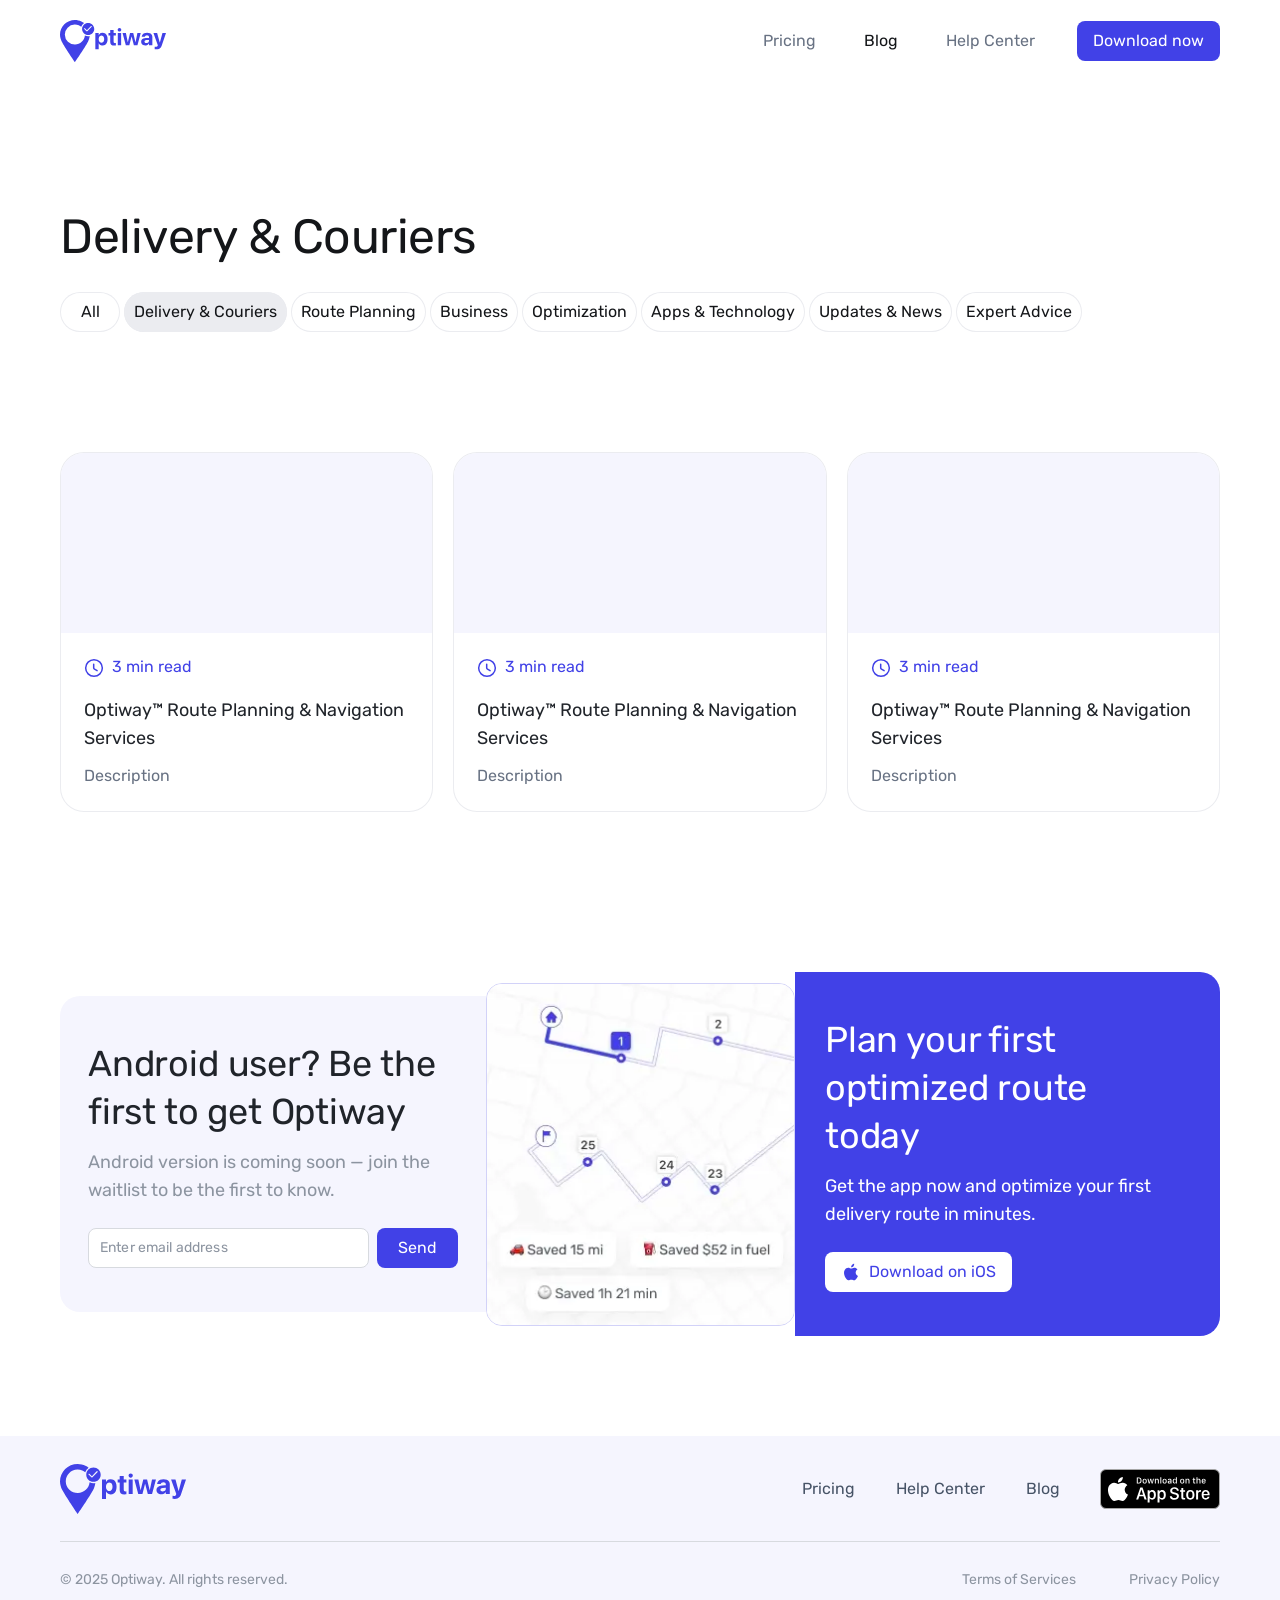
==== commit 95a7d6fc: "help page" ====
--- a/blog-category.html
+++ b/blog-category.html
@@ -67,37 +67,39 @@
         <section class="articles">
             <div class="articles__list">
                 <section class="article">
-                    <picture class="article__image">
-                    </picture>
-                    <time datetime="PT3M" class="article__time">3 min read</time>
-                    <h3 class="h5 article__title">Optiway&trade; Route Planning &amp; Navigation Services</h3>
-                    <p>Description</p>
+                    <a href="blog-post.html" class="article__link">
+                        <picture class="article__image"><img src="assets/img/blog/preview.png" srcset="assets/img/blog/preview.png 1x, assets/img/blog/preview@2x.png 2x, assets/img/blog/preview@3x.png 3x" width="374" height="180" alt="Optiway Route Planning" title="Optiway Route Planning" loading="eager"></picture>
+                        <time class="article__time">3 min read</time>
+                        <h3 class="h5 article__title">Optiway&trade; Route Planning &amp; Navigation Services</h3>
+                        <p>Description</p>
+                    </a>
                 </section>
                 <section class="article">
-                    <picture class="article__image">
-                    </picture>
-                    <time datetime="PT5M" class="article__time">5 min read</time>
-                    <h3 class="h5 article__title">Optiway&trade; Route Planning &amp; Navigation Services</h3>
-                    <p>Description</p>
+                    <a href="blog-post.html" class="article__link">
+                        <picture class="article__image"><img src="assets/img/blog/preview.png" srcset="assets/img/blog/preview.png 1x, assets/img/blog/preview@2x.png 2x, assets/img/blog/preview@3x.png 3x" width="374" height="180" alt="Optiway Route Planning" title="Optiway Route Planning" loading="eager"></picture>
+                        <time class="article__time">3 min read</time>
+                        <h3 class="h5 article__title">Optiway&trade; Route Planning &amp; Navigation Services</h3>
+                        <p>Description</p>
+                    </a>
                 </section>
                 <section class="article">
-                    <picture class="article__image">
-                    </picture>
-                    <time datetime="PT7M" class="article__time">7 min read</time>
-                    <h3 class="h5 article__title">Optiway&trade; Route Planning &amp; Navigation Services</h3>
-                    <p>Description</p>
+                    <a href="blog-post.html" class="article__link">
+                        <picture class="article__image"><img src="assets/img/blog/preview.png" srcset="assets/img/blog/preview.png 1x, assets/img/blog/preview@2x.png 2x, assets/img/blog/preview@3x.png 3x" width="374" height="180" alt="Optiway Route Planning" title="Optiway Route Planning" loading="eager"></picture>
+                        <time class="article__time">3 min read</time>
+                        <h3 class="h5 article__title">Optiway&trade; Route Planning &amp; Navigation Services</h3>
+                        <p>Description</p>
+                    </a>
                 </section>
             </div>
         </section>
-
 
         <div class="cta cta--advanced">
             <section class="cta__content cta--blue">
                 <h2 class="cta__heading">Plan your first optimized route today</h2>
                 <p>Get the app now and optimize your first delivery route in minutes.</p>
-                <a href="#" class="btn btn--white" title="Download on iOS"><svg width="20" height="20"><use href="#apple-blue"></use></svg> Download on iOS</a>
+                <a href="https://apps.apple.com/app/apple-store/id1641843155?pt=124257092&ct=website-2&mt=8" class="btn btn--white" target="_blank" rel="noopener noreferrer" title="Download on iOS"><svg width="20" height="20"><use href="assets/img/sprite.svg#apple-blue"></use></svg> Download on iOS</a>
             </section>
-            <div class="cta__map"><img src="assets/img/map.webp" srcset="assets/img/map.webp 1x, assets/img/map@2x.webp 2x, assets/img/map@3x.webp 3x" width="309" height="343" alt="Map" title="Map" loading="lazy"></div>
+            <div class="cta__map"><img src="assets/img/cta/map.webp" srcset="assets/img/cta/map.webp, assets/img/cta/map@2x.webp 2x, assets/img/cta/map@3x.webp 3x" width="309" height="343" alt="Map" title="Map" loading="lazy"></div>
             <section class="cta__content cta--gray">
                 <h2 class="cta__heading">Android user? Be the first to get Optiway</h2>
                 <p>Android version is coming soon &mdash; join the waitlist to be the first to know.</p>
@@ -128,22 +130,5 @@
     </div>
 </footer>
 
-<div aria-hidden>
-    <svg width="0" height="0" style="position:absolute">
-    <symbol id="apple" viewBox="0 0 20 20" fill="none"><path fill="#fff" fill-rule="evenodd" d="M15.917 15.967c.491-.75.675-1.134 1.05-1.975-2.767-1.05-3.209-4.992-.475-6.5-.834-1.05-2.009-1.659-3.117-1.659-.8 0-1.35.209-1.842.4-.416.159-.791.3-1.258.3-.5 0-.942-.158-1.408-.325-.509-.183-1.042-.375-1.709-.375-1.241 0-2.566.759-3.408 2.059-1.183 1.833-.975 5.266.933 8.2.684 1.05 1.6 2.225 2.792 2.241.5.009.825-.141 1.183-.3.409-.183.85-.383 1.625-.383.775-.008 1.209.2 1.617.383.35.159.667.309 1.158.3 1.209-.016 2.175-1.316 2.859-2.366M13.2 1.667c.134.916-.241 1.825-.733 2.458-.525.683-1.442 1.217-2.325 1.183-.158-.883.25-1.791.75-2.4.558-.666 1.5-1.183 2.308-1.241" clip-rule="evenodd"></symbol>
-    <symbol id="apple-blue" viewBox="0 0 20 20" fill="none"><path fill="#4141E7" fill-rule="evenodd" d="M15.917 15.967c.491-.75.675-1.134 1.05-1.975-2.767-1.05-3.209-4.992-.475-6.5-.834-1.05-2.009-1.659-3.117-1.659-.8 0-1.35.209-1.842.4-.416.159-.791.3-1.258.3-.5 0-.942-.158-1.408-.325-.509-.183-1.042-.375-1.709-.375-1.241 0-2.566.759-3.408 2.059-1.183 1.833-.975 5.266.933 8.2.684 1.05 1.6 2.225 2.792 2.241.5.009.825-.141 1.183-.3.409-.183.85-.383 1.625-.383.775-.008 1.209.2 1.617.383.35.159.667.309 1.158.3 1.209-.016 2.175-1.316 2.859-2.366M13.2 1.667c.134.916-.241 1.825-.733 2.458-.525.683-1.442 1.217-2.325 1.183-.158-.883.25-1.791.75-2.4.558-.666 1.5-1.183 2.308-1.241" clip-rule="evenodd"></symbol>
-    <symbol id="arrow-right" viewBox="0 0 21 20" fill="none"><path stroke="#394351" stroke-linecap="round" stroke-linejoin="round" stroke-miterlimit="10" stroke-width="1.5" d="M12.525 4.942 17.584 10l-5.059 5.058M3.416 10h14.025"/></symbol>
-    <symbol id="customers" viewBox="0 0 49 48" fill="none"><path fill="#4141e7" d="M35.56 15.54q-.21-.03-.42 0c-3.1-.1-5.56-2.64-5.56-5.76C29.58 6.6 32.16 4 35.36 4c3.18 0 5.78 2.58 5.78 5.78-.02 3.12-2.48 5.66-5.58 5.76M42.08 29.4c-2.24 1.5-5.38 2.06-8.28 1.68.76-1.64 1.16-3.46 1.18-5.38 0-2-.44-3.9-1.28-5.56 2.96-.4 6.1.16 8.36 1.66 3.16 2.08 3.16 5.5.02 7.6M13.38 15.54q.21-.03.42 0c3.1-.1 5.56-2.64 5.56-5.76C19.36 6.6 16.78 4 13.58 4 10.4 4 7.8 6.58 7.8 9.78c.02 3.12 2.48 5.66 5.58 5.76M13.6 25.7c0 1.94.42 3.78 1.18 5.44-2.82.3-5.76-.3-7.92-1.72-3.16-2.1-3.16-5.52 0-7.62 2.14-1.44 5.16-2.02 8-1.7-.82 1.68-1.26 3.58-1.26 5.6" opacity=".4"/><path fill="#4141e7" d="M24.74 31.74c-.16-.02-.34-.02-.52 0-3.68-.12-6.62-3.14-6.62-6.86 0-3.8 3.06-6.88 6.88-6.88 3.8 0 6.88 3.08 6.88 6.88 0 3.72-2.92 6.74-6.62 6.86M18.24 35.88c-3.02 2.02-3.02 5.34 0 7.34 3.44 2.3 9.08 2.3 12.52 0 3.02-2.02 3.02-5.34 0-7.34-3.42-2.3-9.06-2.3-12.52 0"/></symbol>
-    <symbol id="drive" viewBox="0 0 49 48" fill="none"><path fill="#4141e7" d="M18.26 9.2c-1.6-6.92-12.02-6.94-13.62 0-.94 4.06 1.64 7.5 3.88 9.64a4.294 4.294 0 0 0 5.86 0c2.24-2.14 4.8-5.58 3.88-9.64m-6.74 3.2c-1.1 0-2-.9-2-2s.88-2 1.98-2h.02c1.12 0 2 .9 2 2s-.88 2-2 2" opacity=".4"/><path fill="#4141e7" d="M13.52 10.4c0 1.1-.88 2-2 2-1.1 0-2-.9-2-2s.88-2 1.98-2h.02c1.12 0 2 .9 2 2"/><path fill="#4141e7" d="M44.32 33.2c-1.6-6.92-12.06-6.94-13.68 0-.94 4.06 1.64 7.5 3.9 9.64 1.64 1.54 4.24 1.54 5.88 0 2.26-2.14 4.84-5.58 3.9-9.64m-6.76 3.2c-1.1 0-2-.9-2-2s.88-2 1.98-2h.02c1.1 0 2 .9 2 2s-.9 2-2 2" opacity=".4"/><path fill="#4141e7" d="M39.56 34.4c0 1.1-.9 2-2 2s-2-.9-2-2 .88-2 1.98-2h.02c1.1 0 2 .9 2 2M24.5 39.5h-5.36c-2.32 0-4.34-1.4-5.14-3.56-.82-2.16-.22-4.54 1.52-6.08L31.5 15.88c.96-.84.98-1.98.7-2.76-.3-.78-1.06-1.62-2.34-1.62H24.5c-.82 0-1.5-.68-1.5-1.5s.68-1.5 1.5-1.5h5.36c2.32 0 4.34 1.4 5.14 3.56.82 2.16.22 4.54-1.52 6.08L17.5 32.12c-.96.84-.98 1.98-.7 2.76.3.78 1.06 1.62 2.34 1.62h5.36c.82 0 1.5.68 1.5 1.5s-.68 1.5-1.5 1.5"/></symbol>
-    <symbol id="clock" viewBox="0 0 49 48" fill="none"><path fill="#b2b2ff" d="M24.5 44c11.046 0 20-8.954 20-20s-8.954-20-20-20-20 8.954-20 20 8.954 20 20 20" opacity=".4"/><path fill="#4141e7" d="M31.92 31.86c-.26 0-.52-.06-.76-.22l-6.2-3.7c-1.54-.92-2.68-2.94-2.68-4.72v-8.2c0-.82.68-1.5 1.5-1.5s1.5.68 1.5 1.5v8.2c0 .72.6 1.78 1.22 2.14l6.2 3.7c.72.42.94 1.34.52 2.06-.3.48-.8.74-1.3.74"/></symbol>
-    <symbol id="import" viewBox="0 0 25 26" fill="none"><circle cx="12.5" cy="12.723" r="12" stroke="#4141e7"/><path fill="#4141e7" d="M19.25 15.425a.75.75 0 0 1 .75.75V18.6a.75.75 0 0 1-.75.75H5.75A.75.75 0 0 1 5 18.6v-2.424a.75.75 0 0 1 1.5 0v1.605h12v-1.605a.75.75 0 0 1 .75-.75M12.477 5.223c.343 0 .621.278.622.621v7.607l1.833-1.917a.6.6 0 0 1 .878 0 .67.67 0 0 1 0 .919l-2.617 2.738c-.381.399-1 .399-1.381 0l-.168-.175-.002.003-2.454-2.566a.67.67 0 0 1 0-.92.603.603 0 0 1 .88 0l1.787 1.87V5.845c0-.343.28-.62.622-.62"/></symbol>
-    <symbol id="txt" viewBox="0 0 62 62" fill="none"><g clip-path="url(#a)"><path fill="#fff" stroke="#d0d5dd" stroke-width="2.31" d="M13.858 1.155h26.247L52.738 12.76v42.673a5.005 5.005 0 0 1-5.005 5.004H13.858a5.004 5.004 0 0 1-5.004-5.004V6.159a5.004 5.004 0 0 1 5.004-5.004Z"/><mask id="b" fill="#fff"><path d="M38.494 1.54h13.088v13.088H40.034c-.85 0-1.54-.69-1.54-1.54z"/></mask><path fill="#d0d5dd" d="M38.494 1.54h13.088zm13.088 14.628H40.034a3.08 3.08 0 0 1-3.08-3.08h14.628zm-11.548 0a3.08 3.08 0 0 1-3.08-3.08V1.54h3.08v14.628M51.582 1.54v13.088z" mask="url(#b)"/><rect width="36.159" height="20.239" x="1.539" y="30.796" fill="#1b1b96" rx="3.08"/><path fill="#fff" d="M13.749 35.606v2.11h-2.864v8.699H8.252v-8.7H5.388v-2.11zm7.942 10.809-2.201-3.31-1.94 3.31h-2.988l3.465-5.497-3.542-5.312h3.064l2.171 3.264 1.91-3.264h2.987l-3.434 5.45 3.573 5.359zm12.162-10.81v2.11H30.99v8.7h-2.633v-8.7h-2.864v-2.11z"/></g><defs><clipPath id="a"><path fill="#fff" d="M0 0h61.592v61.592H0z"/></clipPath></defs></symbol>
-    <symbol id="xslx" viewBox="0 0 63 62" fill="none"><g clip-path="url(#a)"><path fill="#fff" stroke="#d0d5dd" stroke-width="2.31" d="M14.45 1.155h26.246L53.33 12.76v42.673a5.005 5.005 0 0 1-5.005 5.004H14.45a5.004 5.004 0 0 1-5.004-5.004V6.159a5.004 5.004 0 0 1 5.004-5.004Z"/><mask id="b" fill="#fff"><path d="M39.086 1.54h13.088v13.088H40.626c-.85 0-1.54-.69-1.54-1.54z"/></mask><path fill="#d0d5dd" d="M39.086 1.54h13.088zm13.088 14.628H40.626a3.08 3.08 0 0 1-3.08-3.08h14.628zm-11.548 0a3.08 3.08 0 0 1-3.08-3.08V1.54h3.08v14.628M52.174 1.54v13.088z" mask="url(#b)"/><rect width="45.159" height="20.239" x="2.131" y="30.796" fill="#1b1b96" rx="3.08"/><path fill="#fff" d="m12.874 46.415-2.202-3.31-1.94 3.31H5.745l3.464-5.497-3.541-5.312h3.064l2.171 3.264 1.91-3.264h2.986l-3.433 5.45 3.572 5.359zm7.019-2.032h3.45v2.032H17.26v-10.81h2.633zm8.616 2.14q-1.185 0-2.125-.385a3.5 3.5 0 0 1-1.509-1.14q-.554-.754-.585-1.816h2.802q.063.6.416.923.354.309.924.308.585 0 .924-.261.339-.278.339-.755a.87.87 0 0 0-.277-.662 2.1 2.1 0 0 0-.663-.431 10 10 0 0 0-1.108-.385q-1.047-.324-1.71-.647a3.16 3.16 0 0 1-1.139-.954q-.477-.631-.477-1.648 0-1.509 1.093-2.356 1.093-.862 2.849-.862 1.785 0 2.88.862 1.092.847 1.17 2.371h-2.85q-.03-.523-.384-.816-.355-.308-.909-.308-.477 0-.77.262-.292.246-.292.724 0 .523.493.816.492.292 1.54.631 1.046.354 1.693.678.662.322 1.14.939.477.616.477 1.586 0 .924-.477 1.678-.462.755-1.355 1.201-.894.447-2.11.447m12.183-.108-2.202-3.31-1.94 3.31h-2.987l3.465-5.497-3.542-5.312h3.064l2.172 3.264 1.909-3.264h2.987l-3.434 5.45 3.573 5.359z"/></g><defs><clipPath id="a"><path fill="#fff" d="M.592 0h61.592v61.592H.592z"/></clipPath></defs></symbol>
-    <symbol id="analytics" viewBox="0 0 48 48" fill="none"><path fill="#4141e7" d="M44 44H4c-.82 0-1.5-.68-1.5-1.5S3.18 41 4 41h40c.82 0 1.5.68 1.5 1.5S44.82 44 44 44"/><path fill="#4141e7" d="M19.5 8v36h9V8c0-2.2-.9-4-3.6-4h-1.8c-2.7 0-3.6 1.8-3.6 4"/><path fill="#4141e7" d="M6 20v24h8V20c0-2.2-.8-4-3.2-4H9.2C6.8 16 6 17.8 6 20M34 30v14h8V30c0-2.2-.8-4-3.2-4h-1.6c-2.4 0-3.2 1.8-3.2 4" opacity=".3"/></symbol>
-    <symbol id="exports" viewBox="0 0 48 48" fill="none"><path fill="#4141e7" d="M32.38 4H15.64C8.34 4 4 8.34 4 15.62v16.74c0 7.28 4.34 11.62 11.62 11.62h16.74c7.28 0 11.62-4.34 11.62-11.62V15.62C44 8.34 39.66 4 32.38 4" opacity=".2"/><path fill="#4141e7" d="M22.94 30.08c.14.14.3.24.48.32s.38.12.58.12.38-.04.58-.12c.18-.08.34-.18.48-.32l6-6c.58-.58.58-1.54 0-2.12s-1.54-.58-2.12 0L25.5 25.4V13.02c0-.82-.68-1.5-1.5-1.5s-1.5.68-1.5 1.5V25.4l-3.44-3.44c-.58-.58-1.54-.58-2.12 0s-.58 1.54 0 2.12zM37.42 32.56c-.26-.78-1.1-1.2-1.9-.94a36.67 36.67 0 0 1-23.06 0c-.78-.26-1.64.16-1.9.94s.16 1.64.94 1.9c4.02 1.34 8.24 2.02 12.48 2.02s8.46-.68 12.48-2.02c.8-.28 1.22-1.12.96-1.9"/></symbol>
-    <symbol id="control" viewBox="0 0 48 48" fill="none"><path fill="#4141e7" d="M38.6 15.84v10.3c0 6.16-3.52 8.8-8.8 8.8H12.22c-.9 0-1.76-.08-2.56-.26-.5-.08-.98-.22-1.42-.38-3-1.12-4.82-3.72-4.82-8.16v-10.3c0-6.16 3.52-8.8 8.8-8.8H29.8c4.48 0 7.7 1.9 8.56 6.24.14.8.24 1.62.24 2.56" opacity=".2"/><path fill="#4141e7" d="M44.6 21.84v10.3c0 6.16-3.52 8.8-8.8 8.8H18.22c-1.48 0-2.82-.2-3.98-.64-2.38-.88-4-2.7-4.58-5.62.8.18 1.66.26 2.56.26H29.8c5.28 0 8.8-2.64 8.8-8.8v-10.3c0-.94-.08-1.78-.24-2.56 3.8.8 6.24 3.48 6.24 8.56"/><path fill="#4141e7" d="M21 26.28a5.28 5.28 0 1 0 0-10.56 5.28 5.28 0 0 0 0 10.56M9.56 16.5c-.82 0-1.5.68-1.5 1.5v6c0 .82.68 1.5 1.5 1.5s1.5-.68 1.5-1.5v-6c0-.82-.66-1.5-1.5-1.5M32.42 16.5c-.82 0-1.5.68-1.5 1.5v6c0 .82.68 1.5 1.5 1.5s1.5-.68 1.5-1.5v-6c0-.82-.66-1.5-1.5-1.5"/></symbol>
-    </svg>
-</div>
-
 </body>
 </html>
--- a/assets/css/style.css
+++ b/assets/css/style.css
@@ -1,2 +1,2 @@
-html{line-height:1.15;-webkit-text-size-adjust:100%}body{margin:0}main{display:block}h1{font-size:2em;margin:.67em 0}hr{-webkit-box-sizing:content-box;box-sizing:content-box;height:0;overflow:visible}pre{font-family:monospace,monospace;font-size:1em}a{background-color:rgba(0,0,0,0)}abbr[title]{border-bottom:none;text-decoration:underline;-webkit-text-decoration:underline dotted;text-decoration:underline dotted}b,strong{font-weight:bolder}code,kbd,samp{font-family:monospace,monospace;font-size:1em}small{font-size:80%}sub,sup{font-size:75%;line-height:0;position:relative;vertical-align:baseline}sub{bottom:-0.25em}sup{top:-0.5em}img{border-style:none}button,input,optgroup,select,textarea{font-family:inherit;font-size:100%;line-height:1.15;margin:0}button,input{overflow:visible}button,select{text-transform:none}[type=button],[type=reset],[type=submit],button{-webkit-appearance:button}[type=button]::-moz-focus-inner,[type=reset]::-moz-focus-inner,[type=submit]::-moz-focus-inner,button::-moz-focus-inner{border-style:none;padding:0}[type=button]:-moz-focusring,[type=reset]:-moz-focusring,[type=submit]:-moz-focusring,button:-moz-focusring{outline:1px dotted ButtonText}fieldset{padding:.35em .75em .625em}legend{-webkit-box-sizing:border-box;box-sizing:border-box;color:inherit;display:table;max-width:100%;padding:0;white-space:normal}progress{vertical-align:baseline}textarea{overflow:auto}[type=checkbox],[type=radio]{-webkit-box-sizing:border-box;box-sizing:border-box;padding:0}[type=number]::-webkit-inner-spin-button,[type=number]::-webkit-outer-spin-button{height:auto}[type=search]{-webkit-appearance:textfield;outline-offset:-2px}[type=search]::-webkit-search-decoration{-webkit-appearance:none}::-webkit-file-upload-button{-webkit-appearance:button;font:inherit}details{display:block}summary{display:list-item}template{display:none}[hidden]{display:none}*,*::before,*::after{-webkit-box-sizing:border-box;box-sizing:border-box;-webkit-tap-highlight-color:rgba(0,0,0,0)}html{width:100%;height:100%;background:#fff;scroll-padding-top:76px;scroll-behavior:smooth}@media(min-width: 768px){html{scroll-padding-top:82px}}body{width:100%;min-width:320px;min-height:100%;display:-webkit-box;display:-ms-flexbox;display:flex;-webkit-box-orient:vertical;-webkit-box-direction:normal;-ms-flex-direction:column;flex-direction:column;overflow-x:hidden;font:16px/1.5 "Rubik",sans-serif;color:#394351;position:relative;z-index:1;background:#fff;font-optical-sizing:auto;text-rendering:optimizeLegibility;-webkit-font-smoothing:antialiased;-moz-osx-font-smoothing:grayscale}@media(min-width: 768px){body{font-size:18px;line-height:28px}}a{color:#20242a;text-decoration:underline;text-decoration-thickness:.0625em;text-decoration-color:inherit;text-underline-offset:.167em;-webkit-transition:text-decoration-color .15s ease,color .3s ease;transition:text-decoration-color .15s ease,color .3s ease}@media(hover: hover){a:hover,a:focus{text-decoration-color:rgba(32,36,42,0)}}p{margin:0 0 12px}h1,h2,h3,h4,h5,h6,.h1,.h2,.h3,.h4,.h5,.h6{margin:0 0 12px;font-family:"Rubik",sans-serif;font-weight:normal}h1,.h1{font-size:36px;line-height:48px;letter-spacing:-0.005em;color:#141619;text-align:center}@media(max-width: 369.98px){h1,.h1{font-size:32px}}@media(min-width: 768px){h1,.h1{font-size:48px;line-height:70px;letter-spacing:-0.01em}}@media(min-width: 1280px){h1,.h1{letter-spacing:-0.01em}}h2,.h2{margin-bottom:12px;font-size:28px;line-height:36px;color:#20242a}@media(min-width: 768px){h2,.h2{font-size:36px;line-height:48px;letter-spacing:-0.005em}}h3,.h3{margin-bottom:12px;font-size:28px;line-height:36px;color:#20242a}h4,.h4{margin-bottom:12px;font-size:24px;line-height:32px;color:#20242a}h5,.h5{margin-bottom:8px;font-size:18px;line-height:28px;color:#20242a}.hidden{display:none}.container{max-width:552px;padding:0 16px;margin:0 auto}@media(min-width: 768px){.container{max-width:736px}}@media(min-width: 992px){.container{max-width:992px}}@media(min-width: 1280px){.container{max-width:1200px;padding:0 20px}}.header{width:100%;min-width:320px;max-width:1920px;height:76px;padding:16px 0;margin:0 auto;position:sticky;top:0;left:0;z-index:100;background:#fff}@media(min-width: 768px){.header{height:82px;padding:20px 0}}.header .container{display:-webkit-box;display:-ms-flexbox;display:flex;-webkit-box-pack:justify;-ms-flex-pack:justify;justify-content:space-between;-webkit-box-align:center;-ms-flex-align:center;align-items:center;gap:20px}@media(max-width: 369.98px){.header .container{gap:16px}}@media(max-width: 1279.98px){.header .container{max-width:1224px}}@media(max-width: 1279.98px)and (min-width: 768px){.header .container{padding-right:32px;padding-left:32px}}.header__title{width:0;height:0;overflow:hidden;position:absolute;top:0;left:0;visibility:hidden;cursor:default;-webkit-touch-callout:none;-webkit-user-select:none;-moz-user-select:none;-ms-user-select:none;user-select:none}.header__logo{padding:0;margin:0;position:relative;display:block}.header__logo a{display:block;outline:none}.header__logo img{width:92px;height:36px;display:block;-webkit-touch-callout:none;-webkit-user-select:none;-moz-user-select:none;-ms-user-select:none;user-select:none;-webkit-user-drag:none;user-drag:none}@media(min-width: 768px){.header__logo img{width:106px;height:42px}}@media(max-width: 767.98px){.header__nav{min-width:320px;display:none;overflow:hidden;position:fixed;top:0;bottom:0;left:0;right:0;z-index:50}.header__nav.visible{display:-webkit-box;display:-ms-flexbox;display:flex}.header__nav.open .header__overlay{opacity:.5}.header__nav.open .header__space{-webkit-transform:translate3d(0, 0, 0);transform:translate3d(0, 0, 0)}}@media(min-width: 768px){.header__nav{margin-left:auto}}.header__overlay{position:absolute;top:0;right:0;bottom:0;left:0;z-index:-1;background:#0d1217;opacity:0;-webkit-transition:opacity .4s ease;transition:opacity .4s ease}@media(max-width: 767.98px){.header__space{width:80%;max-width:320px;padding:24px 12px;display:-webkit-box;display:-ms-flexbox;display:flex;-webkit-box-orient:vertical;-webkit-box-direction:normal;-ms-flex-direction:column;flex-direction:column;-webkit-box-pack:stretch;-ms-flex-pack:stretch;justify-content:stretch;position:relative;z-index:5;background:#000;-webkit-transform:translate3d(-100%, 0, 0);transform:translate3d(-100%, 0, 0);-webkit-transition:-webkit-transform .4s ease;transition:-webkit-transform .4s ease;transition:transform .4s ease;transition:transform .4s ease, -webkit-transform .4s ease}}@media(min-width: 768px){.header__space{height:100%;display:-webkit-box;display:-ms-flexbox;display:flex;-webkit-box-pack:center;-ms-flex-pack:center;justify-content:center;-webkit-box-align:center;-ms-flex-align:center;align-items:center}}.header__menu{padding:0;margin:0;list-style:none}@media(min-width: 768px){.header__menu{margin-right:14px;display:-webkit-box;display:-ms-flexbox;display:flex;gap:32px;font-size:16px;line-height:24px;letter-spacing:.001em}}.header__menu a{padding:2px 8px;border-radius:4px;display:block;color:#687283;text-decoration:none;-webkit-transition:color .3s ease,background-color .3s ease;transition:color .3s ease,background-color .3s ease;outline:none}@media(hover: hover){.header__menu a:hover,.header__menu a:focus{color:#465366;background:#f5f5fe}}.header__menu li.active a{color:#141619;background:none;cursor:default}.header__button{margin-left:auto}@media(min-width: 768px){.header__button{margin-left:0}}.header__button .btn{gap:0}@media(max-width: 767.98px){.header__button .btn span{display:none}}.header__close{width:48px;height:48px;position:absolute;top:8px;right:8px;z-index:5;background:#000 url("data:image/svg+xml,%3Csvg width='30' height='30' fill='none' xmlns='http://www.w3.org/2000/svg'%3E%3Cpath fill-rule='evenodd' clip-rule='evenodd' d='M15.82 14.184V6h-1.636v8.184H6v1.636h8.184V24h1.636v-8.18H24v-1.636h-8.18Z' fill='%23fff'/%3E%3C/svg%3E") no-repeat center center;-webkit-transform:rotate(45deg);transform:rotate(45deg);-webkit-transition:-webkit-transform .15s ease;transition:-webkit-transform .15s ease;transition:transform .15s ease;transition:transform .15s ease, -webkit-transform .15s ease;cursor:pointer}@media(min-width: 768px){.header__close{display:none}}.header__toggle{width:44px;height:44px;position:relative;cursor:pointer}@media(min-width: 768px){.header__toggle{display:none}}.header__toggle span{display:block;position:absolute;top:0;right:0;bottom:0;left:0}.header__toggle::before,.header__toggle span::before,.header__toggle span::after{content:"";display:block;overflow:hidden;width:20px;height:1.5px;border-radius:2px;margin:auto;position:absolute;top:0;right:0;bottom:0;left:0;background:#8c94a0}.header__toggle span::before{top:10px}.header__toggle span::after{bottom:10px}.page{padding-top:60px}@media(min-width: 768px){.page{padding-top:80px}}@media(min-width: 1280px){.page{padding-top:120px}}.footer{padding:28px 0;margin-top:auto;background-color:#f5f5fe}.footer .container{position:relative}@media(min-width: 768px){.footer .container{display:-webkit-box;display:-ms-flexbox;display:flex;-ms-flex-wrap:wrap;flex-wrap:wrap;-webkit-box-align:center;-ms-flex-align:center;align-items:center;gap:0 40px}}@media(max-width: 1279.98px){.footer .container{max-width:1224px;padding-right:32px;padding-left:32px}}@media(max-width: 369.98px){.footer .container{padding-right:16px;padding-left:16px}}.footer__logo{margin:0 0 19px}@media(min-width: 768px){.footer__logo{margin:0}}.footer__logo img{width:126px;height:50px;display:block;-webkit-touch-callout:none;-webkit-user-select:none;-moz-user-select:none;-ms-user-select:none;user-select:none;-webkit-user-drag:none;user-drag:none}@media(max-width: 767.98px){.footer__download{position:absolute;top:0;right:32px;z-index:10}}@media(max-width: 369.98px){.footer__download{right:16px}}.footer__download a{display:block}.footer__download img{width:120px;height:40px;display:block;-webkit-user-drag:none;user-drag:none;-webkit-touch-callout:none;-webkit-user-select:none;-moz-user-select:none;-ms-user-select:none;user-select:none}.footer__line{width:100%;height:1px;margin:28px 0;border:none;background-color:#d7dadf;font-size:14px;line-height:20px}@media(min-width: 992px){.footer__line{margin-top:27px}}.footer__menu{padding:0;margin:0;list-style:none;font-size:16px;line-height:24px}@media(min-width: 768px){.footer__menu{margin-left:auto;display:-webkit-box;display:-ms-flexbox;display:flex;gap:41px}}@media(max-width: 767.98px){.footer__menu li{margin-bottom:20px}}.footer__menu li a{color:#465366;text-decoration:none;outline:none}@media(hover: hover){.footer__menu li a:hover,.footer__menu li a:focus{color:#141619}}.footer__copyright{margin:0;font-size:14px;line-height:20px;color:#8c94a0}.footer__links{margin:20px 0 0;list-style:none;padding:0;font-size:14px;line-height:20px;display:-webkit-box;display:-ms-flexbox;display:flex;gap:53px}@media(min-width: 768px){.footer__links{margin-top:0;margin-left:auto;white-space:nowrap}}.footer__links li a{color:#8c94a0;text-decoration:none;outline:none}@media(hover: hover){.footer__links li a:hover,.footer__links li a:focus{color:#465366}}.btn{padding:8px 16px;border:none;border-radius:8px;display:-webkit-inline-box;display:-ms-inline-flexbox;display:inline-flex;-webkit-box-orient:horizontal;-webkit-box-direction:normal;-ms-flex-direction:row;flex-direction:row;-webkit-box-pack:center;-ms-flex-pack:center;justify-content:center;-webkit-box-align:center;-ms-flex-align:center;align-items:center;gap:8px;font-size:16px;line-height:1.5;color:#fff;text-align:center;text-decoration:none;background:#4141e7;-webkit-transition:color .3s ease,background-color .3s ease,-webkit-box-shadow .3s ease;transition:color .3s ease,background-color .3s ease,-webkit-box-shadow .3s ease;transition:color .3s ease,box-shadow .3s ease,background-color .3s ease;transition:color .3s ease,box-shadow .3s ease,background-color .3s ease,-webkit-box-shadow .3s ease;outline:none;cursor:pointer}@media(hover: hover){.btn:not([disabled]):hover,.btn:not([disabled]):focus{background-color:#1b1b96}}.btn[disabled]{opacity:.3;cursor:default}.btn--large{font-size:18px;line-height:28px}.btn--outline{color:#465366;background:#fff;-webkit-box-shadow:0 0 0 1px inset #d7dadf;box-shadow:0 0 0 1px inset #d7dadf}@media(hover: hover){.btn--outline:hover:not([disabled]):hover,.btn--outline:hover:not([disabled]):focus,.btn--outline:focus:not([disabled]):hover,.btn--outline:focus:not([disabled]):focus{-webkit-box-shadow:0 0 0 1px inset #8c94a0;box-shadow:0 0 0 1px inset #8c94a0;background-color:#fff}}.btn--white{color:#4141e7;background-color:#fff}@media(hover: hover){.btn--white:not([disabled]):hover,.btn--white:not([disabled]):focus{color:#4141e7;background-color:#fff}}.form-control{width:100%;padding:12px 16px;border:1px solid #d7dadf;border-radius:8px;font-size:16px;line-height:24px;color:#20242a;background:#fff;outline:none;-webkit-transition:border-color .3s ease;transition:border-color .3s ease}.form-control::-webkit-input-placeholder{color:#8c94a0;opacity:1;-webkit-transition:opacity .3s ease;transition:opacity .3s ease;-webkit-touch-callout:none;-webkit-user-select:none;-moz-user-select:none;-ms-user-select:none;user-select:none}.form-control::-moz-placeholder{color:#8c94a0;opacity:1;-moz-transition:opacity .3s ease;transition:opacity .3s ease;-webkit-touch-callout:none;-webkit-user-select:none;-moz-user-select:none;-ms-user-select:none;user-select:none}.form-control:-ms-input-placeholder{color:#8c94a0;opacity:1;-ms-transition:opacity .3s ease;transition:opacity .3s ease;-webkit-touch-callout:none;-webkit-user-select:none;-moz-user-select:none;-ms-user-select:none;user-select:none}.form-control::-ms-input-placeholder{color:#8c94a0;opacity:1;-ms-transition:opacity .3s ease;transition:opacity .3s ease;-webkit-touch-callout:none;-webkit-user-select:none;-moz-user-select:none;-ms-user-select:none;user-select:none}.form-control::placeholder{color:#8c94a0;opacity:1;-webkit-transition:opacity .3s ease;transition:opacity .3s ease;-webkit-touch-callout:none;-webkit-user-select:none;-moz-user-select:none;-ms-user-select:none;user-select:none}.form-control:focus{border-color:#4141e7}.form-control:focus::-webkit-input-placeholder{opacity:0}.form-control:focus::-moz-placeholder{opacity:0}.form-control:focus:-ms-input-placeholder{opacity:0}.form-control:focus::-ms-input-placeholder{opacity:0}.form-control:focus::placeholder{opacity:0}.form-control[disabled]{border-color:#ebecf0;background:#f5f5fe}.stars{width:149px;height:28px;position:relative}.stars::before{content:"";display:block;overflow:hidden;position:relative;z-index:1;-webkit-filter:grayscale(100%);filter:grayscale(100%)}.stars::before,.stars div{width:100%;height:100%;position:relative;z-index:3;background:url("data:image/svg+xml,%3Csvg xmlns='http://www.w3.org/2000/svg' width='149' height='28' fill='none' viewBox='0 0 149 28'%3E%3Cpath fill='%23ffe144' d='M13.577 2.22c.341-.821 1.505-.821 1.846 0l2.545 6.12a1 1 0 0 0 .844.612l6.606.53c.887.07 1.246 1.177.57 1.756l-5.032 4.311a1 1 0 0 0-.323.992l1.538 6.447c.207.865-.735 1.549-1.494 1.085l-5.656-3.455a1 1 0 0 0-1.042 0l-5.656 3.455c-.76.464-1.7-.22-1.494-1.085l1.538-6.447a1 1 0 0 0-.323-.992l-5.033-4.311c-.675-.579-.316-1.685.57-1.756l6.607-.53a1 1 0 0 0 .843-.613zM43.577 2.22c.341-.821 1.505-.821 1.846 0l2.545 6.12a1 1 0 0 0 .844.612l6.606.53c.887.07 1.246 1.177.57 1.756l-5.032 4.311a1 1 0 0 0-.323.992l1.538 6.447c.206.865-.735 1.549-1.494 1.085l-5.656-3.455a1 1 0 0 0-1.042 0l-5.656 3.455c-.76.464-1.7-.22-1.494-1.085l1.538-6.447a1 1 0 0 0-.322-.992l-5.034-4.311c-.675-.579-.316-1.685.57-1.756l6.607-.53a1 1 0 0 0 .843-.613zM73.577 2.22c.341-.821 1.505-.821 1.846 0l2.546 6.12a1 1 0 0 0 .843.612l6.606.53c.887.07 1.246 1.177.57 1.756l-5.032 4.311a1 1 0 0 0-.323.992l1.538 6.447c.206.865-.735 1.549-1.494 1.085l-5.656-3.455a1 1 0 0 0-1.042 0l-5.656 3.455c-.76.464-1.7-.22-1.494-1.085l1.538-6.447a1 1 0 0 0-.323-.992l-5.033-4.311c-.675-.579-.316-1.685.57-1.756l6.607-.53a1 1 0 0 0 .843-.613zM103.577 2.22c.341-.821 1.505-.821 1.846 0l2.545 6.12a1 1 0 0 0 .844.612l6.606.53c.887.07 1.246 1.177.571 1.756l-5.033 4.311a1 1 0 0 0-.323.992l1.538 6.447c.207.865-.735 1.549-1.494 1.085l-5.656-3.455a1 1 0 0 0-1.042 0l-5.656 3.455c-.76.464-1.7-.22-1.494-1.085l1.538-6.447a1 1 0 0 0-.323-.992l-5.033-4.311c-.675-.579-.316-1.685.57-1.756l6.607-.53a1 1 0 0 0 .844-.613zM133.577 2.22c.341-.821 1.505-.821 1.846 0l2.545 6.12a1 1 0 0 0 .844.612l6.606.53c.887.07 1.246 1.177.571 1.756l-5.033 4.311a1 1 0 0 0-.323.992l1.538 6.447c.207.865-.735 1.549-1.494 1.085l-5.656-3.455a1 1 0 0 0-1.042 0l-5.656 3.455c-.759.464-1.701-.22-1.494-1.085l1.538-6.447a1 1 0 0 0-.323-.992l-5.033-4.311c-.675-.579-.316-1.685.571-1.756l6.606-.53a1 1 0 0 0 .844-.613z'/%3E%3C/svg%3E") no-repeat top left}.stars div{position:absolute;top:0;left:0}.head{margin-bottom:40px;color:#465366}.head>*:last-child{margin-bottom:0}.head--center{text-align:center}@media(max-width: 767.98px){.head--smaller{margin-bottom:20px}}@media(max-width: 991.98px){.head--smaller h2,.head--smaller .h2{font-size:28px;line-height:36px}}@media(max-width: 767.98px){.head--smaller h2,.head--smaller .h2{font-size:24px;line-height:32px}}.tags{padding:0 16px;margin:0 -16px;list-style:none;font-size:14px;line-height:20px;letter-spacing:.001em;display:-webkit-box;display:-ms-flexbox;display:flex;gap:8px;overflow:hidden;overflow-x:scroll;-webkit-overflow-scrolling:touch;scrollbar-width:none}.tags::-webkit-scrollbar{display:none}@media(min-width: 768px){.tags{font-size:16px;line-height:24px;-ms-flex-wrap:wrap;flex-wrap:wrap;overflow:visible}}@media(min-width: 1280px){.tags{gap:4px;letter-spacing:0}}.tags li{border-radius:40px;-webkit-box-shadow:inset 0 0 0 1px #ebecf0;box-shadow:inset 0 0 0 1px #ebecf0}.tags li.active{background-color:#ebecf0}.tags li a{padding:8px 10px;display:block;color:#141619;text-align:center;text-decoration:none;white-space:nowrap}@media(min-width: 768px){.tags li a{min-width:60px}}.page-header h1{margin-bottom:20px;text-align:left}@media(min-width: 768px)and (max-width: 1279.98px){.page-header--smaller h1{font-size:36px;line-height:48px;letter-spacing:-0.005em}}.hero{padding:60px 0}@media(min-width: 768px){.hero{padding:80px 0}}@media(min-width: 992px){.hero{display:-webkit-box;display:-ms-flexbox;display:flex;gap:16px;-webkit-box-align:center;-ms-flex-align:center;align-items:center}}@media(min-width: 1280px){.hero{gap:24px}}.hero__content{text-align:center}@media(min-width: 768px)and (max-width: 991.98px){.hero__content{max-width:600px;margin:0 auto}}@media(min-width: 992px){.hero__content{text-align:left}}.hero__rating{margin-bottom:1.5rem;display:-webkit-box;display:-ms-flexbox;display:flex;-webkit-box-pack:center;-ms-flex-pack:center;justify-content:center;-webkit-box-align:center;-ms-flex-align:center;align-items:center;gap:.5rem;font-size:16px;line-height:1.5em;color:#687283;cursor:default}@media(max-width: 369.98px){.hero__rating{font-size:14px;gap:.25rem}}@media(min-width: 992px){.hero__rating{-webkit-box-pack:start;-ms-flex-pack:start;justify-content:flex-start}}.hero__rating em{display:block;position:relative;font-style:normal}@media(max-width: 369.98px){.hero__rating em{top:1px}}.hero__heading{margin-bottom:.75rem;text-align:inherit}.hero__subheading{margin:0;text-align:inherit;color:#394351}@media(min-width: 370px){.hero__subheading{font-size:18px;line-height:28px}}@media(min-width: 768px)and (max-width: 991.98px){.hero__subheading{max-width:500px;margin:0 auto}}.hero__buttons{margin-top:1.5rem;display:-webkit-box;display:-ms-flexbox;display:flex;-webkit-box-orient:vertical;-webkit-box-direction:normal;-ms-flex-direction:column;flex-direction:column;-webkit-box-align:center;-ms-flex-align:center;align-items:center;gap:1rem}@media(min-width: 768px){.hero__buttons{-webkit-box-orient:horizontal;-webkit-box-direction:normal;-ms-flex-direction:row;flex-direction:row;-webkit-box-pack:center;-ms-flex-pack:center;justify-content:center}}@media(min-width: 992px){.hero__buttons{-webkit-box-pack:start;-ms-flex-pack:start;justify-content:flex-start}}.hero__buttons .btn{white-space:nowrap}@media(max-width: 767.98px){.hero__buttons .btn{width:232px}}.hero__buttons .btn--outline{color:#394351}.hero__image{width:100%;margin-top:40px;display:block}@media(min-width: 992px){.hero__image{width:460px;margin-top:0;-ms-flex-negative:0;flex-shrink:0}}@media(min-width: 1280px){.hero__image{width:520px}}.hero__image img{max-width:100%;border-radius:16px;margin:0 auto;display:block;-webkit-touch-callout:none;-webkit-user-select:none;-moz-user-select:none;-ms-user-select:none;user-select:none}@media(max-width: 369.98px){.hero__image img{width:337px;height:auto;aspect-ratio:337/262}}@media(min-width: 572px){.hero__image img{border-radius:24px;aspect-ratio:520/404}}@media(min-width: 572px)and (max-width: 1279.98px){.hero__image img{height:auto}}.stats{padding:40px 0;margin:0;list-style:none;display:-webkit-box;display:-ms-flexbox;display:flex;-webkit-box-align:center;-ms-flex-align:center;align-items:center;-webkit-box-orient:vertical;-webkit-box-direction:normal;-ms-flex-direction:column;flex-direction:column;gap:20px}@media(min-width: 768px){.stats{-webkit-box-orient:horizontal;-webkit-box-direction:normal;-ms-flex-direction:row;flex-direction:row;-webkit-box-pack:justify;-ms-flex-pack:justify;justify-content:space-between}}@media(min-width: 992px){.stats{padding-right:20px;padding-left:20px}}.stats li{width:226px;padding-left:64px;position:relative;display:-webkit-box;display:-ms-flexbox;display:flex;-webkit-box-orient:vertical;-webkit-box-direction:normal;-ms-flex-direction:column;flex-direction:column;gap:8px}@media(max-width: 767.98px){.stats li:first-child{padding-left:60px}}@media(min-width: 768px){.stats li{padding-left:60px}.stats li:nth-child(2){padding-left:62px}.stats li:nth-child(2) svg{left:-3px}.stats li:nth-child(3) svg{left:-5px}}@media(min-width: 1280px){.stats li{padding-left:61px}.stats li:nth-child(2){padding-left:64px}.stats li:nth-child(2) svg{left:0}.stats li:nth-child(3){padding-left:63px}.stats li:nth-child(3) svg{left:-2px}}.stats li svg{height:48px;position:absolute;top:50%;left:0;-webkit-transform:translateY(-50%);transform:translateY(-50%)}.stats li em{display:block;font-size:28px;line-height:36px;font-style:normal;letter-spacing:-0.005em;color:#20242a}@media(min-width: 768px){.stats li em{font-weight:400;font-size:36px;line-height:48px}}.stats li span{margin-right:-5px;display:block;font-size:18px;line-height:28px}.feature{padding:60px 0}@media(min-width: 768px){.feature{padding:80px 0}}@media(min-width: 992px){.feature{display:-webkit-box;display:-ms-flexbox;display:flex;gap:16px;-webkit-box-align:center;-ms-flex-align:center;align-items:center}}@media(min-width: 1280px){.feature{gap:24px}}.feature__content{color:#465366;text-align:center}@media(min-width: 992px){.feature__content{text-align:left}}@media(min-width: 768px){.feature__content p{margin-bottom:8px}}.feature__content .btn{margin-top:12px}@media(min-width: 768px){.feature__content .btn{margin-top:16px}}.feature__image{width:100%;margin-top:40px;display:block}@media(min-width: 992px){.feature__image{width:460px;margin-top:0;-ms-flex-negative:0;flex-shrink:0}}@media(min-width: 1280px){.feature__image{width:627px}}.feature__image img{max-width:100%;border-radius:16px;margin:0 auto;display:block;-webkit-touch-callout:none;-webkit-user-select:none;-moz-user-select:none;-ms-user-select:none;user-select:none}@media(max-width: 369.98px){.feature__image img{width:343px;height:auto;aspect-ratio:343/288}}@media(min-width: 572px){.feature__image img{border-radius:24px;aspect-ratio:627/524}}@media(min-width: 572px)and (max-width: 1279.98px){.feature__image img{height:auto}}.steps{padding:60px 0}@media(min-width: 768px){.steps{padding:100px 0}}@media(min-width: 1280px){.steps{padding:100px 0}}.steps__list{padding-top:24px;display:-webkit-box;display:-ms-flexbox;display:flex;-webkit-box-orient:vertical;-webkit-box-direction:normal;-ms-flex-direction:column;flex-direction:column;gap:44px 20px}@media(min-width: 768px){.steps__list{-webkit-box-orient:horizontal;-webkit-box-direction:normal;-ms-flex-direction:row;flex-direction:row;-webkit-box-pack:start;-ms-flex-pack:start;justify-content:flex-start}}@media(min-width: 768px)and (max-width: 991.98px){.steps__list{-ms-flex-wrap:wrap;flex-wrap:wrap}}.step{max-width:342px;min-height:400px;padding:48px 20px 0 20px;border-radius:24px;margin:0 auto;position:relative;display:-webkit-box;display:-ms-flexbox;display:flex;-webkit-box-orient:vertical;-webkit-box-direction:normal;-ms-flex-direction:column;flex-direction:column;color:#465366;background:#f5f5fe}@media(min-width: 768px){.step{-ms-flex-preferred-size:calc(50% - 10px);flex-basis:calc(50% - 10px);max-width:none;margin:0;font-size:16px;line-height:1.5}}.step::before{content:"";display:block;overflow:hidden;width:48px;height:48px;padding:6px;border-radius:50%;margin:0 auto;position:absolute;top:-24px;right:0;left:0;font-size:22px;line-height:36px;color:#fff;text-align:center;background:#4141e7}.step:nth-child(1)::before{content:"1"}.step:nth-child(2)::before{content:"2"}.step:nth-child(3)::before{content:"3"}.step h3,.step .h3,.step h4,.step .h4{margin-bottom:8px}.step__image{border-radius:0 0 24px 24px;margin:auto -20px 0 -20px;display:block;overflow:hidden}.step__image img{width:100%;height:auto;aspect-ratio:342/210;margin:0 auto;display:block;-webkit-touch-callout:none;-webkit-user-select:none;-moz-user-select:none;-ms-user-select:none;user-select:none}@media(min-width: 1280px){.step__image img{max-width:372px;aspect-ratio:372/219}}.features{padding:100px 0}@media(min-width: 768px){.features{padding:100px 0}}.features__row{display:-webkit-box;display:-ms-flexbox;display:flex;-webkit-box-orient:vertical;-webkit-box-direction:normal;-ms-flex-direction:column;flex-direction:column;gap:20px}@media(min-width: 1280px){.features__row{-webkit-box-orient:horizontal;-webkit-box-direction:normal;-ms-flex-direction:row;flex-direction:row}}.features__col{display:-webkit-box;display:-ms-flexbox;display:flex;-webkit-box-orient:vertical;-webkit-box-direction:normal;-ms-flex-direction:column;flex-direction:column;gap:20px}@media(min-width: 1280px){.features__col{gap:20px;display:-webkit-box;display:-ms-flexbox;display:flex;-webkit-box-orient:vertical;-webkit-box-direction:normal;-ms-flex-direction:column;flex-direction:column}}.features__entry{width:100%;max-width:342px;padding:24px;border-radius:24px;margin:0 auto;position:relative;color:#465366;background:#f5f5fe}@media(min-width: 768px){.features__entry{max-width:none;min-height:237px;display:-webkit-box;display:-ms-flexbox;display:flex;gap:16px;font-size:16px;line-height:24px}}@media(min-width: 992px){.features__entry{gap:24px}}.features__entry p:last-of-type{margin-bottom:0}.features__entry--blue{color:#fff;background:#4141e7}.features__entry--blue h2,.features__entry--blue .h2,.features__entry--blue h3,.features__entry--blue .h3{color:inherit}.features__image{height:178px;border-radius:12px 0 23px 0;margin:21px -24px -24px 24px;position:relative;display:block;overflow:hidden}@media(min-width: 768px){.features__image{width:337px;height:213px;margin-top:0;margin-left:0;-ms-flex-negative:0;flex-shrink:0}}@media(min-width: 992px){.features__image{width:365px}}@media(min-width: 1280px){.features__image{width:375px;height:auto;margin-top:auto}}.features__image img{display:block;-webkit-user-drag:none;user-drag:none;-webkit-touch-callout:none;-webkit-user-select:none;-moz-user-select:none;-ms-user-select:none;user-select:none}@media(min-width: 1280px){.features__col:first-child{width:472px;-ms-flex-negative:0;flex-shrink:0}}@media(min-width: 1280px){.features__col:first-child .features__entry{-webkit-box-flex:1;-ms-flex:1;flex:1;-webkit-box-orient:vertical;-webkit-box-direction:normal;-ms-flex-direction:column;flex-direction:column}}@media(min-width: 768px)and (max-width: 991.98px){.features__col:first-child .features__entry .features__image{margin-left:auto;padding-left:48px}}@media(min-width: 1280px){.features__col:first-child .features__entry .features__image{border-radius:8px;margin:auto auto 0}}@media(min-width: 1280px){.features__col:last-child .features__entry:first-child{-webkit-box-ordinal-group:3;-ms-flex-order:2;order:2}}@media(min-width: 768px){.features__col:last-child .features__entry:first-child .features__image{height:195px;margin-top:18px;margin-left:auto}}@media(min-width: 1280px){.features__col:last-child .features__entry:first-child .features__image{width:301px}}@media(min-width: 768px){.features__col:last-child .features__entry:last-child{-webkit-box-orient:vertical;-webkit-box-direction:normal;-ms-flex-direction:column;flex-direction:column}}@media(min-width: 1280px){.features__col:last-child .features__entry:last-child{-webkit-box-ordinal-group:2;-ms-flex-order:1;order:1}}.features__import{margin-top:7px;cursor:default}@media(min-width: 768px){.features__import{margin-top:auto;display:-webkit-box;display:-ms-flexbox;display:flex;gap:16px}}.features__import em{width:100%;max-width:275px;height:50px;padding:11px;border:1px solid #d7dadf;border-radius:15px;display:-webkit-box;display:-ms-flexbox;display:flex;-webkit-box-pack:center;-ms-flex-pack:center;justify-content:center;-webkit-box-align:center;-ms-flex-align:center;align-items:center;gap:15px;font-size:16px;line-height:20px;font-weight:500;color:#4141e7;font-style:normal;background:#fff;-webkit-touch-callout:none;-webkit-user-select:none;-moz-user-select:none;-ms-user-select:none;user-select:none}.features__import em svg{width:25px;height:26px;display:block}.features__import ul{padding:0;margin:19px 0 13px;list-style:none;display:-webkit-box;display:-ms-flexbox;display:flex;gap:15px}@media(min-width: 768px){.features__import ul{margin-top:0;gap:6px}}@media(min-width: 1280px){.features__import ul{margin-bottom:14px}}.features__import ul svg{display:block}@media(min-width: 768px){.features__import ul svg{width:48px;height:48px}}.tools{padding:60px 0}@media(min-width: 768px){.tools{padding:80px 0}}@media(min-width: 1280px){.tools{padding:100px 0}}.tools__list{display:-webkit-box;display:-ms-flexbox;display:flex;-webkit-box-orient:vertical;-webkit-box-direction:normal;-ms-flex-direction:column;flex-direction:column;gap:20px}@media(min-width: 768px){.tools__list{-webkit-box-orient:horizontal;-webkit-box-direction:normal;-ms-flex-direction:row;flex-direction:row;-ms-flex-wrap:wrap;flex-wrap:wrap}}@media(max-width: 571.98px){.tools__entry{padding-right:5px}}@media(min-width: 768px){.tools__entry{-ms-flex-preferred-size:calc(50% - 10px);flex-basis:calc(50% - 10px);font-size:16px;line-height:1.5}}@media(min-width: 992px){.tools__entry{-ms-flex-preferred-size:calc(33.3% - 13.33px);flex-basis:calc(33.3% - 13.33px)}}@media(max-width: 767.98px){.tools__entry h3,.tools__entry .h3{font-size:24px;line-height:32px}}.tools__entry *:last-child{margin-bottom:0}.tools__icon{margin-bottom:24px;display:block}.testimonials{padding:60px 0;position:relative}@media(min-width: 768px){.testimonials{padding:100px 0}}@media(min-width: 768px){.testimonials .head{max-width:540px;margin-right:auto;margin-left:auto;text-align:center}}@media(min-width: 768px){.testimonials .head{max-width:none}}.testimonials__list{display:-webkit-box;display:-ms-flexbox;display:flex;-webkit-box-orient:vertical;-webkit-box-direction:normal;-ms-flex-direction:column;flex-direction:column;gap:20px}@media(min-width: 992px){.testimonials__list{-webkit-box-orient:horizontal;-webkit-box-direction:normal;-ms-flex-direction:row;flex-direction:row;-webkit-box-align:center;-ms-flex-align:center;align-items:center;gap:20px}}.testimonial{padding:24px;margin:0;border-radius:24px;-webkit-box-shadow:inset 0 0 0 1px #ebecf0;box-shadow:inset 0 0 0 1px #ebecf0;-ms-flex-negative:0;flex-shrink:0;color:#20242a}@media(min-width: 768px){.testimonial{padding:32px}}@media(min-width: 992px){.testimonial{-ms-flex-preferred-size:calc(33.3% - 13px);flex-basis:calc(33.3% - 13px)}}.testimonial .stars{margin-bottom:16px}.testimonial blockquote{margin:0}.testimonial blockquote p:last-of-type{margin-bottom:0}.testimonial figcaption{margin-top:20px;display:block;color:#687283}@media(min-width: 768px){.testimonial figcaption{font-size:16px;line-height:1.5}}.articles{padding:40px 0 60px;position:relative}@media(min-width: 768px){.articles{padding:80px 0}}@media(min-width: 1280px){.articles{padding:80px 0 60px}}@media(min-width: 768px){.articles .head{min-height:40px;padding-right:200px;margin-bottom:20px;display:-webkit-box;display:-ms-flexbox;display:flex;-webkit-box-align:center;-ms-flex-align:center;align-items:center}}@media(min-width: 768px)and (max-width: 1279.98px){.articles .head h2,.articles .head .h2{letter-spacing:0}}.articles__slider{padding-left:16px;margin:0 -16px;position:relative;overflow:hidden}@media(min-width: 572px){.articles__slider{width:calc(536px + (100vw - 520px)/2)}}@media(min-width: 768px){.articles__slider{width:calc(720px + (100vw - 704px)/2)}}@media(min-width: 992px){.articles__slider{width:100%;padding:0;margin:0;overflow:visible}}.articles__list{position:relative;display:-webkit-box;display:-ms-flexbox;display:flex;gap:20px;-webkit-box-orient:vertical;-webkit-box-direction:normal;-ms-flex-direction:column;flex-direction:column;-webkit-transition:-webkit-transform .4s cubic-bezier(0.25, 0.46, 0.45, 0.94);transition:-webkit-transform .4s cubic-bezier(0.25, 0.46, 0.45, 0.94);transition:transform .4s cubic-bezier(0.25, 0.46, 0.45, 0.94);transition:transform .4s cubic-bezier(0.25, 0.46, 0.45, 0.94), -webkit-transform .4s cubic-bezier(0.25, 0.46, 0.45, 0.94)}@media(min-width: 768px){.articles__list{-webkit-box-orient:horizontal;-webkit-box-direction:normal;-ms-flex-direction:row;flex-direction:row}.articles__list .article{width:308px}}.articles__slider[data-active="0"] .articles__list{-webkit-transform:translateX(0);transform:translateX(0)}.articles__slider[data-active="1"] .articles__list{-webkit-transform:translateX(-346px);transform:translateX(-346px)}.articles__slider[data-active="2"] .articles__list{-webkit-transform:translateX(-692px);transform:translateX(-692px)}.articles__more{width:100%;max-width:342px;margin:20px auto 0;display:-webkit-box;display:-ms-flexbox;display:flex}@media(min-width: 768px){.articles__more{width:auto;max-width:none;margin:0;position:absolute;top:80px;right:0}}@media(min-width: 1280px){.articles__more{top:84px}}.articles .article{-webkit-touch-callout:none;-webkit-user-select:none;-moz-user-select:none;-ms-user-select:none;user-select:none}.article{padding:24px;border-radius:24px;-webkit-box-shadow:inset 0 0 0 1px #ebecf0;box-shadow:inset 0 0 0 1px #ebecf0;-ms-flex-negative:0;flex-shrink:0;color:#687283}@media(min-width: 768px){.article{font-size:16px;line-height:1.5}}@media(min-width: 992px){.article{-ms-flex-preferred-size:calc(33.3% - 13px);flex-basis:calc(33.3% - 13px)}}.article__image{height:180px;border-radius:23px 23px 0 0;background-color:#f5f5fe;margin:-23px -23px 22px;display:block;overflow:hidden}.article__image img{width:100%;height:100%;-o-object-fit:cover;object-fit:cover;-o-object-position:center;object-position:center;margin:0 auto;display:block;-webkit-touch-callout:none;-webkit-user-select:none;-moz-user-select:none;-ms-user-select:none;user-select:none}.article__time{padding-left:28px;margin-bottom:17px;background:url("data:image/svg+xml,%3Csvg xmlns='http://www.w3.org/2000/svg' width='20' height='20' fill='none'%3E%3Cpath stroke='%234141E7' stroke-linecap='round' stroke-linejoin='round' stroke-width='1.5' d='M18.333 10c0 4.6-3.734 8.333-8.334 8.333A8.336 8.336 0 0 1 1.666 10c0-4.6 3.733-8.333 8.333-8.333S18.333 5.4 18.333 10Z'/%3E%3Cpath stroke='%234141E7' stroke-linecap='round' stroke-linejoin='round' stroke-width='1.5' d='m13.091 12.65-2.583-1.542c-.45-.266-.817-.908-.817-1.433V6.258'/%3E%3C/svg%3E") no-repeat 0 3px/20px 20px;color:#4141e7;display:block}.article__title{margin-bottom:12px}.article p:last-of-type{margin-bottom:0}.cta{padding:60px 0}@media(min-width: 768px){.cta{padding:100px 0}}@media(min-width: 1280px){.cta{padding:80px 0}}.cta__content{padding:32px 24px;background:#f5f5fe;border-radius:24px}@media(min-width: 768px){.cta__content{padding:48px 60px;text-align:center}}.cta__content p:last-of-type{margin-bottom:0}.cta__content>.btn{margin-top:24px;font-size:18px;line-height:28px}.cta__content .form{margin-top:24px;display:block}@media(min-width: 768px){.cta__content .form{max-width:338px;display:-webkit-box;display:-ms-flexbox;display:flex;gap:8px}}@media(min-width: 1280px){.cta__content .form{max-width:none}}.cta__content .form-control{padding:11px;font-size:15px;line-height:16px;letter-spacing:.01em}@media(min-width: 768px){.cta__content .form-control{font-size:14px}}.cta__content .form .btn{padding-right:21px;padding-left:21px}@media(max-width: 767.98px){.cta__content .form .btn{width:100%;padding-right:20px;padding-left:20px;margin-top:8px}}.cta__heading em{color:#4141e7;font-style:normal}.cta--gray{background-color:#f5f5fe}.cta--blue{background-color:#4141e7;color:#fff}.cta--blue .cta__heading,.cta--blue .cta__heading em{color:inherit}.cta--advanced{position:relative}@media(max-width: 767.98px){.cta--advanced{max-width:342px;margin-right:auto;margin-left:auto}}@media(min-width: 768px){.cta--advanced{padding:80px 0 110px;display:-webkit-box;display:-ms-flexbox;display:flex;-webkit-box-orient:vertical;-webkit-box-direction:reverse;-ms-flex-direction:column-reverse;flex-direction:column-reverse;gap:12px}}@media(min-width: 992px){.cta--advanced{-webkit-box-align:center;-ms-flex-align:center;align-items:center;-webkit-box-orient:horizontal;-webkit-box-direction:reverse;-ms-flex-direction:row-reverse;flex-direction:row-reverse;gap:0}}@media(min-width: 1280px){.cta--advanced{padding-bottom:100px}}.cta--advanced .cta__content{padding-top:24px;padding-bottom:24px;border-radius:20px}@media(max-width: 991.98px){.cta--advanced .cta__content{font-size:16px;line-height:1.5}}@media(min-width: 768px){.cta--advanced .cta__content{padding:24px;text-align:left}}@media(min-width: 992px){.cta--advanced .cta__content{padding:44px 30px;-webkit-box-flex:1;-ms-flex:1;flex:1}}@media(min-width: 992px)and (max-width: 1279.98px){.cta--advanced .cta__content{padding-top:24px;padding-bottom:24px}}@media(min-width: 1280px){.cta--advanced .cta__content.cta--gray{padding-right:28px;padding-left:28px;-webkit-box-flex:0;-ms-flex:0 0 426px;flex:0 0 426px}}@media(max-width: 991.98px)and (min-width: 768px){.cta--advanced .cta__content .form-group{width:51.4%}}@media(max-width: 1279.98px)and (min-width: 768px){.cta--advanced .cta__heading{font-size:28px;line-height:36px;letter-spacing:0}}@media(max-width: 767.98px){.cta--advanced .cta__heading{font-size:24px;line-height:32px}}@media(min-width: 992px){.cta--advanced .cta--gray{border-top-right-radius:0;border-bottom-right-radius:0}}@media(min-width: 992px){.cta--advanced .cta--blue{border-top-left-radius:0;border-bottom-left-radius:0}}@media(max-width: 991.98px)and (min-width: 768px){.cta--advanced .cta--blue{padding-right:50%}}@media(min-width: 992px){.cta--advanced .cta--blue .btn{font-size:16px;line-height:1.5}}.cta--advanced .cta__map{width:309px;height:343px;border:1px solid #d2d2f8;border-radius:16px;margin:0;overflow:hidden}@media(max-width: 991.98px){.cta--advanced .cta__map{border-radius:20px;position:absolute;bottom:79px;right:11px;z-index:10}}@media(max-width: 767.98px){.cta--advanced .cta__map{display:none}}.cta--advanced .cta__map img{width:100%;height:100%;display:block;-o-object-fit:cover;object-fit:cover;-o-object-position:center center;object-position:center center;-webkit-touch-callout:none;-webkit-user-select:none;-moz-user-select:none;-ms-user-select:none;user-select:none;-webkit-user-drag:none;user-drag:none}.featured-article{border-radius:24px;margin:40px 0 0;background-color:#4141e7;color:#fff;display:-webkit-box;display:-ms-flexbox;display:flex;-webkit-box-align:stretch;-ms-flex-align:stretch;align-items:stretch;overflow:hidden}@media(min-width: 1280px){.featured-article{margin-bottom:40px}}.featured-article__content{padding:32px;font-size:16px;line-height:1.5;-webkit-box-flex:1;-ms-flex-positive:1;flex-grow:1}.featured-article__content h2{font-size:28px;line-height:36px;color:inherit}.featured-article__content p:last-of-type{margin-bottom:0}.featured-article__content .btn{margin-top:24px}.featured-article__image{width:489px;-ms-flex-negative:0;flex-shrink:0}@media(max-width: 1279.98px){.featured-article__image{display:none}}.featured-article__image img{width:100%;height:100%;-o-object-fit:cover;object-fit:cover;-o-object-position:center center;object-position:center center;display:block}
+html{line-height:1.15;-webkit-text-size-adjust:100%}body{margin:0}main{display:block}h1{font-size:2em;margin:.67em 0}hr{-webkit-box-sizing:content-box;box-sizing:content-box;height:0;overflow:visible}pre{font-family:monospace,monospace;font-size:1em}a{background-color:rgba(0,0,0,0)}abbr[title]{border-bottom:none;text-decoration:underline;-webkit-text-decoration:underline dotted;text-decoration:underline dotted}b,strong{font-weight:bolder}code,kbd,samp{font-family:monospace,monospace;font-size:1em}small{font-size:80%}sub,sup{font-size:75%;line-height:0;position:relative;vertical-align:baseline}sub{bottom:-0.25em}sup{top:-0.5em}img{border-style:none}button,input,optgroup,select,textarea{font-family:inherit;font-size:100%;line-height:1.15;margin:0}button,input{overflow:visible}button,select{text-transform:none}[type=button],[type=reset],[type=submit],button{-webkit-appearance:button}[type=button]::-moz-focus-inner,[type=reset]::-moz-focus-inner,[type=submit]::-moz-focus-inner,button::-moz-focus-inner{border-style:none;padding:0}[type=button]:-moz-focusring,[type=reset]:-moz-focusring,[type=submit]:-moz-focusring,button:-moz-focusring{outline:1px dotted ButtonText}fieldset{padding:.35em .75em .625em}legend{-webkit-box-sizing:border-box;box-sizing:border-box;color:inherit;display:table;max-width:100%;padding:0;white-space:normal}progress{vertical-align:baseline}textarea{overflow:auto}[type=checkbox],[type=radio]{-webkit-box-sizing:border-box;box-sizing:border-box;padding:0}[type=number]::-webkit-inner-spin-button,[type=number]::-webkit-outer-spin-button{height:auto}[type=search]{-webkit-appearance:textfield;outline-offset:-2px}[type=search]::-webkit-search-decoration{-webkit-appearance:none}::-webkit-file-upload-button{-webkit-appearance:button;font:inherit}details{display:block}summary{display:list-item}template{display:none}[hidden]{display:none}*,*::before,*::after{-webkit-box-sizing:border-box;box-sizing:border-box;-webkit-tap-highlight-color:rgba(0,0,0,0)}html{width:100%;height:100%;background:#fff;scroll-padding-top:76px;scroll-behavior:smooth}@media(min-width: 768px){html{scroll-padding-top:82px}}body{width:100%;min-width:320px;min-height:100%;display:-webkit-box;display:-ms-flexbox;display:flex;-webkit-box-orient:vertical;-webkit-box-direction:normal;-ms-flex-direction:column;flex-direction:column;overflow-x:hidden;font:16px/1.5 "Rubik",sans-serif;color:#394351;position:relative;z-index:1;background:#fff;font-optical-sizing:auto;text-rendering:optimizeLegibility;-webkit-font-smoothing:antialiased;-moz-osx-font-smoothing:grayscale}@media(min-width: 768px){body{font-size:18px;line-height:28px}}a{color:#4141e7;text-decoration:underline;text-decoration-thickness:.0625em;text-decoration-color:inherit;text-underline-offset:.167em;-webkit-transition:text-decoration-color .15s ease,color .3s ease;transition:text-decoration-color .15s ease,color .3s ease}@media(hover: hover){a:hover,a:focus{text-decoration-color:rgba(65,65,231,0)}}p{margin:0 0 12px;margin:0 0 16px}.lead{color:#20242a}.blank{padding:0;margin-top:16px;margin-bottom:16px;list-style:none}.blank li+li{margin-top:12px}@media(min-width: 768px){.blank li+li{margin-top:8px}}h1,h2,h3,h4,h5,h6,.h1,.h2,.h3,.h4,.h5,.h6{margin:0 0 12px;margin:0 0 16px;font-family:"Rubik",sans-serif;font-weight:normal}h1,.h1{font-size:36px;line-height:48px;letter-spacing:-0.005em;color:#141619;text-align:center}@media(max-width: 369.98px){h1,.h1{font-size:32px}}@media(min-width: 768px){h1,.h1{font-size:48px;line-height:70px;letter-spacing:-0.01em}}@media(min-width: 1280px){h1,.h1{letter-spacing:-0.01em}}h2,.h2{font-size:28px;line-height:36px;color:#20242a}@media(min-width: 768px){h2,.h2{font-size:36px;line-height:48px;letter-spacing:-0.005em}}h3,.h3{font-size:28px;line-height:36px;color:#20242a}h4,.h4{font-size:24px;line-height:32px;color:#20242a}h5,.h5{font-size:18px;line-height:28px;color:#20242a}.hidden{display:none}hr{height:1px;border:none;background-color:#ebecf0}.container{max-width:552px;padding:0 16px;margin:0 auto}@media(min-width: 768px){.container{max-width:736px}}@media(min-width: 992px){.container{max-width:992px}}@media(min-width: 1280px){.container{max-width:1200px;padding:0 20px}}.header{width:100%;min-width:320px;max-width:1920px;height:76px;padding:16px 0;margin:0 auto;position:sticky;top:0;left:0;z-index:100;background:#fff}@media(min-width: 768px){.header{height:82px;padding:20px 0}}.header .container{display:-webkit-box;display:-ms-flexbox;display:flex;-webkit-box-pack:justify;-ms-flex-pack:justify;justify-content:space-between;-webkit-box-align:center;-ms-flex-align:center;align-items:center;gap:20px}@media(max-width: 369.98px){.header .container{gap:16px}}@media(max-width: 1279.98px){.header .container{max-width:1224px}}@media(max-width: 1279.98px)and (min-width: 768px){.header .container{padding-right:32px;padding-left:32px}}.header__title{width:0;height:0;overflow:hidden;position:absolute;top:0;left:0;visibility:hidden;cursor:default;-webkit-touch-callout:none;-webkit-user-select:none;-moz-user-select:none;-ms-user-select:none;user-select:none}.header__logo{padding:0;margin:0;position:relative;display:block}.header__logo a{display:block;outline:none}.header__logo img{width:92px;height:36px;display:block;-webkit-touch-callout:none;-webkit-user-select:none;-moz-user-select:none;-ms-user-select:none;user-select:none;-webkit-user-drag:none;user-drag:none}@media(min-width: 768px){.header__logo img{width:106px;height:42px}}@media(max-width: 767.98px){.header__nav{min-width:320px;display:none;overflow:hidden;position:fixed;top:0;bottom:0;left:0;right:0;z-index:50}.header__nav.visible{display:-webkit-box;display:-ms-flexbox;display:flex}.header__nav.open .header__overlay{opacity:.5}.header__nav.open .header__space{-webkit-transform:translate3d(0, 0, 0);transform:translate3d(0, 0, 0)}}@media(min-width: 768px){.header__nav{margin-left:auto}}.header__overlay{position:absolute;top:0;right:0;bottom:0;left:0;z-index:-1;background:#0d1217;opacity:0;-webkit-transition:opacity .4s ease;transition:opacity .4s ease}@media(max-width: 767.98px){.header__space{width:80%;max-width:320px;padding:24px 12px;display:-webkit-box;display:-ms-flexbox;display:flex;-webkit-box-orient:vertical;-webkit-box-direction:normal;-ms-flex-direction:column;flex-direction:column;-webkit-box-pack:stretch;-ms-flex-pack:stretch;justify-content:stretch;position:relative;z-index:5;background:#000;-webkit-transform:translate3d(-100%, 0, 0);transform:translate3d(-100%, 0, 0);-webkit-transition:-webkit-transform .4s ease;transition:-webkit-transform .4s ease;transition:transform .4s ease;transition:transform .4s ease, -webkit-transform .4s ease}}@media(min-width: 768px){.header__space{height:100%;display:-webkit-box;display:-ms-flexbox;display:flex;-webkit-box-pack:center;-ms-flex-pack:center;justify-content:center;-webkit-box-align:center;-ms-flex-align:center;align-items:center}}.header__menu{padding:0;margin:0;list-style:none}@media(min-width: 768px){.header__menu{margin-right:14px;display:-webkit-box;display:-ms-flexbox;display:flex;gap:32px;font-size:16px;line-height:24px;letter-spacing:.001em}}.header__menu a{padding:2px 8px;border-radius:4px;display:block;color:#687283;text-decoration:none;-webkit-transition:color .3s ease,background-color .3s ease;transition:color .3s ease,background-color .3s ease;outline:none}@media(hover: hover){.header__menu a:hover,.header__menu a:focus{color:#465366;background:#f5f5fe}}.header__menu li.active a{color:#141619;background:none}.header__button{margin-left:auto}@media(min-width: 768px){.header__button{margin-left:0}}.header__button .btn{gap:0}@media(max-width: 767.98px){.header__button .btn span{display:none}}.header__close{width:48px;height:48px;position:absolute;top:8px;right:8px;z-index:5;background:#000 url("data:image/svg+xml,%3Csvg width='30' height='30' fill='none' xmlns='http://www.w3.org/2000/svg'%3E%3Cpath fill-rule='evenodd' clip-rule='evenodd' d='M15.82 14.184V6h-1.636v8.184H6v1.636h8.184V24h1.636v-8.18H24v-1.636h-8.18Z' fill='%23fff'/%3E%3C/svg%3E") no-repeat center center;-webkit-transform:rotate(45deg);transform:rotate(45deg);-webkit-transition:-webkit-transform .15s ease;transition:-webkit-transform .15s ease;transition:transform .15s ease;transition:transform .15s ease, -webkit-transform .15s ease;cursor:pointer}@media(min-width: 768px){.header__close{display:none}}.header__toggle{width:44px;height:44px;position:relative;cursor:pointer}@media(min-width: 768px){.header__toggle{display:none}}.header__toggle span{display:block;position:absolute;top:0;right:0;bottom:0;left:0}.header__toggle::before,.header__toggle span::before,.header__toggle span::after{content:"";display:block;overflow:hidden;width:20px;height:1.5px;border-radius:2px;margin:auto;position:absolute;top:0;right:0;bottom:0;left:0;background:#8c94a0}.header__toggle span::before{top:10px}.header__toggle span::after{bottom:10px}.page--home{padding-top:0}.footer{padding:28px 0;margin-top:auto;background-color:#f5f5fe}.footer .container{position:relative}@media(min-width: 768px){.footer .container{display:-webkit-box;display:-ms-flexbox;display:flex;-ms-flex-wrap:wrap;flex-wrap:wrap;-webkit-box-align:center;-ms-flex-align:center;align-items:center;gap:0 40px}}@media(max-width: 1279.98px){.footer .container{max-width:1224px;padding-right:32px;padding-left:32px}}@media(max-width: 369.98px){.footer .container{padding-right:16px;padding-left:16px}}.footer__logo{margin:0 0 19px}@media(min-width: 768px){.footer__logo{margin:0}}.footer__logo img{width:126px;height:50px;display:block;-webkit-touch-callout:none;-webkit-user-select:none;-moz-user-select:none;-ms-user-select:none;user-select:none;-webkit-user-drag:none;user-drag:none}@media(max-width: 767.98px){.footer__download{position:absolute;top:0;right:32px;z-index:10}}@media(max-width: 369.98px){.footer__download{right:16px}}.footer__download a{display:block}.footer__download img{width:120px;height:40px;display:block;-webkit-user-drag:none;user-drag:none;-webkit-touch-callout:none;-webkit-user-select:none;-moz-user-select:none;-ms-user-select:none;user-select:none}.footer__line{width:100%;height:1px;margin:28px 0;border:none;background-color:#d7dadf;font-size:14px;line-height:20px}@media(min-width: 992px){.footer__line{margin-top:27px}}.footer__menu{padding:0;margin:0;list-style:none;font-size:16px;line-height:24px}@media(min-width: 768px){.footer__menu{margin-left:auto;display:-webkit-box;display:-ms-flexbox;display:flex;gap:41px}}@media(max-width: 767.98px){.footer__menu li{margin-bottom:20px}}.footer__menu li a{color:#465366;text-decoration:none;outline:none}@media(hover: hover){.footer__menu li a:hover,.footer__menu li a:focus{color:#141619}}.footer__copyright{margin:0;font-size:14px;line-height:20px;color:#8c94a0}.footer__links{margin:20px 0 0;list-style:none;padding:0;font-size:14px;line-height:20px;display:-webkit-box;display:-ms-flexbox;display:flex;gap:53px}@media(min-width: 768px){.footer__links{margin-top:0;margin-left:auto;white-space:nowrap}}.footer__links li a{color:#8c94a0;text-decoration:none;outline:none}@media(hover: hover){.footer__links li a:hover,.footer__links li a:focus{color:#465366}}.btn{padding:8px 16px;border:none;border-radius:8px;display:-webkit-inline-box;display:-ms-inline-flexbox;display:inline-flex;-webkit-box-orient:horizontal;-webkit-box-direction:normal;-ms-flex-direction:row;flex-direction:row;-webkit-box-pack:center;-ms-flex-pack:center;justify-content:center;-webkit-box-align:center;-ms-flex-align:center;align-items:center;gap:8px;font-size:16px;line-height:1.5;color:#fff;text-align:center;text-decoration:none;background:#4141e7;-webkit-transition:color .3s ease,background-color .3s ease,-webkit-box-shadow .3s ease;transition:color .3s ease,background-color .3s ease,-webkit-box-shadow .3s ease;transition:color .3s ease,box-shadow .3s ease,background-color .3s ease;transition:color .3s ease,box-shadow .3s ease,background-color .3s ease,-webkit-box-shadow .3s ease;outline:none;cursor:pointer}@media(hover: hover){.btn:not([disabled]):hover,.btn:not([disabled]):focus{background-color:#1b1b96}}.btn[disabled]{opacity:.3;cursor:default}.btn--large{font-size:18px;line-height:28px}.btn--outline{color:#465366;background:#fff;-webkit-box-shadow:0 0 0 1px inset #d7dadf;box-shadow:0 0 0 1px inset #d7dadf}@media(hover: hover){.btn--outline:not([disabled]):hover,.btn--outline:not([disabled]):focus{-webkit-box-shadow:0 0 0 1px inset #8c94a0;box-shadow:0 0 0 1px inset #8c94a0;background-color:#fff}}.btn--white{color:#4141e7;background-color:#fff}@media(hover: hover){.btn--white:not([disabled]):hover,.btn--white:not([disabled]):focus{color:#4141e7;background-color:#fff}}.form{display:-webkit-box;display:-ms-flexbox;display:flex;-ms-flex-wrap:wrap;flex-wrap:wrap;gap:16px}.form-group{width:100%}.form-group::after{content:"";display:table;clear:both}.form-half{-ms-flex-preferred-size:calc(50% - 8px);flex-basis:calc(50% - 8px)}.form-control{width:100%;padding:11px;border:1px solid #d7dadf;border-radius:8px;font-size:15px;line-height:16px;color:#20242a;background:#fff;outline:none;-webkit-transition:border-color .3s ease;transition:border-color .3s ease}@media(min-width: 768px){.form-control{font-size:14px}}.form-control::-webkit-input-placeholder{color:#8c94a0;opacity:1;-webkit-transition:opacity .3s ease;transition:opacity .3s ease;-webkit-touch-callout:none;-webkit-user-select:none;-moz-user-select:none;-ms-user-select:none;user-select:none}.form-control::-moz-placeholder{color:#8c94a0;opacity:1;-moz-transition:opacity .3s ease;transition:opacity .3s ease;-webkit-touch-callout:none;-webkit-user-select:none;-moz-user-select:none;-ms-user-select:none;user-select:none}.form-control:-ms-input-placeholder{color:#8c94a0;opacity:1;-ms-transition:opacity .3s ease;transition:opacity .3s ease;-webkit-touch-callout:none;-webkit-user-select:none;-moz-user-select:none;-ms-user-select:none;user-select:none}.form-control::-ms-input-placeholder{color:#8c94a0;opacity:1;-ms-transition:opacity .3s ease;transition:opacity .3s ease;-webkit-touch-callout:none;-webkit-user-select:none;-moz-user-select:none;-ms-user-select:none;user-select:none}.form-control::placeholder{color:#8c94a0;opacity:1;-webkit-transition:opacity .3s ease;transition:opacity .3s ease;-webkit-touch-callout:none;-webkit-user-select:none;-moz-user-select:none;-ms-user-select:none;user-select:none}.form-control:focus{border-color:#4141e7}.form-control:focus::-webkit-input-placeholder{opacity:0}.form-control:focus::-moz-placeholder{opacity:0}.form-control:focus:-ms-input-placeholder{opacity:0}.form-control:focus::-ms-input-placeholder{opacity:0}.form-control:focus::placeholder{opacity:0}.form-control[disabled]{border-color:#ebecf0;background:#f5f5fe}.form textarea{resize:none}.stars{width:149px;height:28px;position:relative}.stars::before{content:"";display:block;overflow:hidden;position:relative;z-index:1;-webkit-filter:grayscale(100%);filter:grayscale(100%)}.stars::before,.stars div{width:100%;height:100%;position:relative;z-index:3;background:url("data:image/svg+xml,%3Csvg xmlns='http://www.w3.org/2000/svg' width='149' height='28' fill='none' viewBox='0 0 149 28'%3E%3Cpath fill='%23ffe144' d='M13.577 2.22c.341-.821 1.505-.821 1.846 0l2.545 6.12a1 1 0 0 0 .844.612l6.606.53c.887.07 1.246 1.177.57 1.756l-5.032 4.311a1 1 0 0 0-.323.992l1.538 6.447c.207.865-.735 1.549-1.494 1.085l-5.656-3.455a1 1 0 0 0-1.042 0l-5.656 3.455c-.76.464-1.7-.22-1.494-1.085l1.538-6.447a1 1 0 0 0-.323-.992l-5.033-4.311c-.675-.579-.316-1.685.57-1.756l6.607-.53a1 1 0 0 0 .843-.613zM43.577 2.22c.341-.821 1.505-.821 1.846 0l2.545 6.12a1 1 0 0 0 .844.612l6.606.53c.887.07 1.246 1.177.57 1.756l-5.032 4.311a1 1 0 0 0-.323.992l1.538 6.447c.206.865-.735 1.549-1.494 1.085l-5.656-3.455a1 1 0 0 0-1.042 0l-5.656 3.455c-.76.464-1.7-.22-1.494-1.085l1.538-6.447a1 1 0 0 0-.322-.992l-5.034-4.311c-.675-.579-.316-1.685.57-1.756l6.607-.53a1 1 0 0 0 .843-.613zM73.577 2.22c.341-.821 1.505-.821 1.846 0l2.546 6.12a1 1 0 0 0 .843.612l6.606.53c.887.07 1.246 1.177.57 1.756l-5.032 4.311a1 1 0 0 0-.323.992l1.538 6.447c.206.865-.735 1.549-1.494 1.085l-5.656-3.455a1 1 0 0 0-1.042 0l-5.656 3.455c-.76.464-1.7-.22-1.494-1.085l1.538-6.447a1 1 0 0 0-.323-.992l-5.033-4.311c-.675-.579-.316-1.685.57-1.756l6.607-.53a1 1 0 0 0 .843-.613zM103.577 2.22c.341-.821 1.505-.821 1.846 0l2.545 6.12a1 1 0 0 0 .844.612l6.606.53c.887.07 1.246 1.177.571 1.756l-5.033 4.311a1 1 0 0 0-.323.992l1.538 6.447c.207.865-.735 1.549-1.494 1.085l-5.656-3.455a1 1 0 0 0-1.042 0l-5.656 3.455c-.76.464-1.7-.22-1.494-1.085l1.538-6.447a1 1 0 0 0-.323-.992l-5.033-4.311c-.675-.579-.316-1.685.57-1.756l6.607-.53a1 1 0 0 0 .844-.613zM133.577 2.22c.341-.821 1.505-.821 1.846 0l2.545 6.12a1 1 0 0 0 .844.612l6.606.53c.887.07 1.246 1.177.571 1.756l-5.033 4.311a1 1 0 0 0-.323.992l1.538 6.447c.207.865-.735 1.549-1.494 1.085l-5.656-3.455a1 1 0 0 0-1.042 0l-5.656 3.455c-.759.464-1.701-.22-1.494-1.085l1.538-6.447a1 1 0 0 0-.323-.992l-5.033-4.311c-.675-.579-.316-1.685.571-1.756l6.606-.53a1 1 0 0 0 .844-.613z'/%3E%3C/svg%3E") no-repeat top left}.stars div{position:absolute;top:0;left:0}.head{margin-bottom:40px;color:#465366}.head>*:last-child{margin-bottom:0}.head--center{text-align:center}@media(max-width: 767.98px){.head--smaller{margin-bottom:20px}}@media(max-width: 991.98px){.head--smaller h2,.head--smaller .h2{font-size:28px;line-height:36px}}@media(max-width: 767.98px){.head--smaller h2,.head--smaller .h2{font-size:24px;line-height:32px}}.tags{padding:0 16px;margin:0 -16px;list-style:none;font-size:14px;line-height:20px;letter-spacing:.001em;display:-webkit-box;display:-ms-flexbox;display:flex;gap:8px;overflow:hidden;overflow-x:scroll;-webkit-overflow-scrolling:touch;scrollbar-width:none}.tags::-webkit-scrollbar{display:none}@media(min-width: 768px){.tags{font-size:16px;line-height:24px;-ms-flex-wrap:wrap;flex-wrap:wrap;overflow:visible}}@media(min-width: 1280px){.tags{gap:4px;letter-spacing:0}}.tags li a{padding:8px 10px;border-radius:40px;-webkit-box-shadow:inset 0 0 0 1px #ebecf0;box-shadow:inset 0 0 0 1px #ebecf0;display:block;color:#141619;text-align:center;text-decoration:none;white-space:nowrap;-webkit-transition:color .3s ease,background-color .3s ease,-webkit-box-shadow .3s ease;transition:color .3s ease,background-color .3s ease,-webkit-box-shadow .3s ease;transition:color .3s ease,box-shadow .3s ease,background-color .3s ease;transition:color .3s ease,box-shadow .3s ease,background-color .3s ease,-webkit-box-shadow .3s ease}@media(min-width: 768px){.tags li a{min-width:60px}}@media(hover: hover){.tags li:not(.active) a:not([disabled]):hover,.tags li:not(.active) a:not([disabled]):focus{-webkit-box-shadow:0 0 0 1px inset #8c94a0;box-shadow:0 0 0 1px inset #8c94a0;background-color:#fff}}.tags li.active a{background-color:#ebecf0;cursor:default}.meta{position:relative}@media(min-width: 768px){.meta{padding-top:20px}}@media(min-width: 992px){.meta{padding-bottom:20px;position:sticky;top:82px;background:#fff}}@media(min-width: 768px){.meta-columns{display:-webkit-box;display:-ms-flexbox;display:flex;-webkit-box-pack:justify;-ms-flex-pack:justify;justify-content:space-between;gap:32px 16px}}@media(min-width: 992px){.meta-columns{margin-bottom:24px;-ms-flex-wrap:wrap;flex-wrap:wrap}.meta-columns .meta-item{margin-bottom:0;-webkit-box-flex:0;-ms-flex:0 0 calc(50% - 10px);flex:0 0 calc(50% - 10px)}}.meta-item{margin-bottom:24px;color:#20242a}@media(min-width: 768px){.meta-item{font-size:16px;line-height:1.5}}.meta-item strong{margin-bottom:12px;display:block;font-weight:normal;text-transform:uppercase;color:#687283;cursor:default}.meta-item .social{margin-top:16px}.meta>.meta-item:last-child{margin-bottom:0}.meta-tags{padding:0 0 8px;margin:0;list-style:none;font-size:14px;line-height:20px;letter-spacing:.001em;display:-webkit-box;display:-ms-flexbox;display:flex;-ms-flex-wrap:wrap;flex-wrap:wrap;gap:8px 4px}@media(min-width: 1280px){.meta-tags{gap:4px}}.meta-tags li{padding:6px 12px;border-radius:40px;display:block;color:#141619;white-space:nowrap;background-color:#ebecf0;cursor:default}.meta-links{padding:0;margin:-8px 0 -12px;list-style:none}@media(min-width: 768px){.meta-links{margin-bottom:-4px}}.meta-links li{padding:12px 0}.meta-links li+li{-webkit-box-shadow:0 -1px 0 0 #ebecf0;box-shadow:0 -1px 0 0 #ebecf0}.meta-links a{display:block;color:#687283;text-decoration:none;outline:none}@media(hover: hover){.meta-links a:hover{color:#20242a}}.meta-links a:focus,.meta-links a:active{color:#20242a}.meta-links li.active a{color:#20242a}.social{padding:0;margin:0;list-style:none;display:-webkit-box;display:-ms-flexbox;display:flex;-webkit-box-align:center;-ms-flex-align:center;align-items:center;gap:16px}.social a{display:block;outline:none}@media(hover: hover){.social a:hover svg,.social a:focus svg{opacity:.8}}.social svg{display:block;opacity:.4;-webkit-transition:opacity .3s ease;transition:opacity .3s ease}.helpful{margin:0;display:-webkit-box;display:-ms-flexbox;display:flex;gap:16px;font-size:18px;line-height:28px;color:#8c94a0}.helpful em{font-style:normal;display:block}.helpful a{display:block}.helpful svg{display:block}.questions{padding:20px;border-radius:20px;margin-top:40px;position:relative;color:#8c94a0;background:#f5f5fe}.questions h5{margin-bottom:6px}.questions p{margin:0 0 -6px;line-height:36px}.page-header{padding:60px 0 40px}@media(min-width: 768px){.page-header{padding-top:80px}}@media(min-width: 1280px){.page-header{padding-top:120px}}.page-header h1{margin-bottom:20px;text-align:left}@media(min-width: 768px)and (max-width: 1279.98px){.page-header--smaller h1{font-size:36px;line-height:48px;letter-spacing:-0.005em}}.page-header--center{text-align:center}.page-header--center h1{text-align:center}.page-header--help{padding-top:80px;text-align:center}.page-header--help h1{margin-bottom:12px;text-align:center}@media(max-width: 1279.98px){.page-header--help h1{font-size:28px;line-height:36px}}@media(max-width: 1279.98px)and (min-width: 768px){.page-header--help h1{font-size:36px;line-height:48px;letter-spacing:-0.005em}}.page-header--help *:last-child{margin-bottom:0}.hero{padding:60px 0}@media(min-width: 768px){.hero{padding:80px 0}}@media(min-width: 992px){.hero{display:-webkit-box;display:-ms-flexbox;display:flex;gap:16px;-webkit-box-align:center;-ms-flex-align:center;align-items:center}}@media(min-width: 1280px){.hero{gap:24px}}.hero__content{text-align:center}@media(min-width: 768px)and (max-width: 991.98px){.hero__content{max-width:600px;margin:0 auto}}@media(min-width: 992px){.hero__content{text-align:left}}.hero__rating{margin-bottom:1.5rem;display:-webkit-box;display:-ms-flexbox;display:flex;-webkit-box-pack:center;-ms-flex-pack:center;justify-content:center;-webkit-box-align:center;-ms-flex-align:center;align-items:center;gap:.5rem;font-size:16px;line-height:1.5em;color:#687283;cursor:default}@media(max-width: 369.98px){.hero__rating{font-size:14px;gap:.25rem}}@media(min-width: 992px){.hero__rating{-webkit-box-pack:start;-ms-flex-pack:start;justify-content:flex-start}}.hero__rating em{display:block;position:relative;font-style:normal}@media(max-width: 369.98px){.hero__rating em{top:1px}}.hero__heading{margin-bottom:.75rem;text-align:inherit}.hero__subheading{margin:0;text-align:inherit;color:#394351}@media(min-width: 370px){.hero__subheading{font-size:18px;line-height:28px}}@media(min-width: 768px)and (max-width: 991.98px){.hero__subheading{max-width:500px;margin:0 auto}}.hero__buttons{margin-top:1.5rem;display:-webkit-box;display:-ms-flexbox;display:flex;-webkit-box-orient:vertical;-webkit-box-direction:normal;-ms-flex-direction:column;flex-direction:column;-webkit-box-align:center;-ms-flex-align:center;align-items:center;gap:1rem}@media(min-width: 768px){.hero__buttons{-webkit-box-orient:horizontal;-webkit-box-direction:normal;-ms-flex-direction:row;flex-direction:row;-webkit-box-pack:center;-ms-flex-pack:center;justify-content:center}}@media(min-width: 992px){.hero__buttons{-webkit-box-pack:start;-ms-flex-pack:start;justify-content:flex-start}}.hero__buttons .btn{white-space:nowrap}@media(max-width: 767.98px){.hero__buttons .btn{width:232px}}.hero__buttons .btn--outline{color:#394351}.hero__image{width:100%;margin-top:40px;display:block}@media(min-width: 992px){.hero__image{width:460px;margin-top:0;-ms-flex-negative:0;flex-shrink:0}}@media(min-width: 1280px){.hero__image{width:520px}}.hero__image img{max-width:100%;border-radius:16px;margin:0 auto;display:block;-webkit-touch-callout:none;-webkit-user-select:none;-moz-user-select:none;-ms-user-select:none;user-select:none}@media(max-width: 369.98px){.hero__image img{width:337px;height:auto;aspect-ratio:337/262}}@media(min-width: 572px){.hero__image img{border-radius:24px;aspect-ratio:520/404}}@media(min-width: 572px)and (max-width: 1279.98px){.hero__image img{height:auto}}.stats{padding:40px 0;margin:0;list-style:none;display:-webkit-box;display:-ms-flexbox;display:flex;-webkit-box-align:center;-ms-flex-align:center;align-items:center;-webkit-box-orient:vertical;-webkit-box-direction:normal;-ms-flex-direction:column;flex-direction:column;gap:20px}@media(min-width: 768px){.stats{-webkit-box-orient:horizontal;-webkit-box-direction:normal;-ms-flex-direction:row;flex-direction:row;-webkit-box-pack:justify;-ms-flex-pack:justify;justify-content:space-between}}@media(min-width: 992px){.stats{padding-right:20px;padding-left:20px}}.stats li{width:226px;padding-left:64px;position:relative;display:-webkit-box;display:-ms-flexbox;display:flex;-webkit-box-orient:vertical;-webkit-box-direction:normal;-ms-flex-direction:column;flex-direction:column;gap:8px}@media(max-width: 767.98px){.stats li:first-child{padding-left:60px}}@media(min-width: 768px){.stats li{padding-left:60px}.stats li:nth-child(2){padding-left:62px}.stats li:nth-child(2) svg{left:-3px}.stats li:nth-child(3) svg{left:-5px}}@media(min-width: 1280px){.stats li{padding-left:61px}.stats li:nth-child(2){padding-left:64px}.stats li:nth-child(2) svg{left:0}.stats li:nth-child(3){padding-left:63px}.stats li:nth-child(3) svg{left:-2px}}.stats li svg{height:48px;position:absolute;top:50%;left:0;-webkit-transform:translateY(-50%);transform:translateY(-50%)}.stats li em{display:block;font-size:28px;line-height:36px;font-style:normal;letter-spacing:-0.005em;color:#20242a}@media(min-width: 768px){.stats li em{font-weight:400;font-size:36px;line-height:48px}}.stats li span{margin-right:-5px;display:block;font-size:18px;line-height:28px}.feature{padding:60px 0}@media(min-width: 768px){.feature{padding:80px 0}}@media(min-width: 992px){.feature{display:-webkit-box;display:-ms-flexbox;display:flex;gap:16px;-webkit-box-align:center;-ms-flex-align:center;align-items:center}}@media(min-width: 1280px){.feature{gap:24px}}.feature__content{color:#465366;text-align:center}@media(min-width: 992px){.feature__content{text-align:left}}@media(min-width: 768px){.feature__content p{margin-bottom:8px}}.feature__content .btn{margin-top:12px}@media(min-width: 768px){.feature__content .btn{margin-top:16px}}.feature__image{width:100%;margin-top:40px;display:block}@media(min-width: 992px){.feature__image{width:460px;margin-top:0;-ms-flex-negative:0;flex-shrink:0}}@media(min-width: 1280px){.feature__image{width:627px}}.feature__image img{max-width:100%;border-radius:16px;margin:0 auto;display:block;-webkit-touch-callout:none;-webkit-user-select:none;-moz-user-select:none;-ms-user-select:none;user-select:none}@media(max-width: 369.98px){.feature__image img{width:343px;height:auto;aspect-ratio:343/288}}@media(min-width: 572px){.feature__image img{border-radius:24px;aspect-ratio:627/524}}@media(min-width: 572px)and (max-width: 1279.98px){.feature__image img{height:auto}}.steps{padding:60px 0}@media(min-width: 768px){.steps{padding:100px 0}}@media(min-width: 1280px){.steps{padding:100px 0}}.steps__list{padding-top:24px;display:-webkit-box;display:-ms-flexbox;display:flex;-webkit-box-orient:vertical;-webkit-box-direction:normal;-ms-flex-direction:column;flex-direction:column;gap:44px 20px}@media(min-width: 768px){.steps__list{-webkit-box-orient:horizontal;-webkit-box-direction:normal;-ms-flex-direction:row;flex-direction:row;-webkit-box-pack:start;-ms-flex-pack:start;justify-content:flex-start}}@media(min-width: 768px)and (max-width: 991.98px){.steps__list{-ms-flex-wrap:wrap;flex-wrap:wrap}}.step{max-width:342px;min-height:400px;padding:48px 20px 0 20px;border-radius:24px;margin:0 auto;position:relative;display:-webkit-box;display:-ms-flexbox;display:flex;-webkit-box-orient:vertical;-webkit-box-direction:normal;-ms-flex-direction:column;flex-direction:column;color:#465366;background:#f5f5fe}@media(min-width: 768px){.step{-ms-flex-preferred-size:calc(50% - 10px);flex-basis:calc(50% - 10px);max-width:none;margin:0;font-size:16px;line-height:1.5}}.step::before{content:"";display:block;overflow:hidden;width:48px;height:48px;padding:6px;border-radius:50%;margin:0 auto;position:absolute;top:-24px;right:0;left:0;font-size:22px;line-height:36px;color:#fff;text-align:center;background:#4141e7}.step:nth-child(1)::before{content:"1"}.step:nth-child(2)::before{content:"2"}.step:nth-child(3)::before{content:"3"}.step h3,.step .h3,.step h4,.step .h4{margin-bottom:8px}.step__image{border-radius:0 0 24px 24px;margin:auto -20px 0 -20px;display:block;overflow:hidden}.step__image img{width:100%;height:auto;aspect-ratio:342/210;margin:0 auto;display:block;-webkit-touch-callout:none;-webkit-user-select:none;-moz-user-select:none;-ms-user-select:none;user-select:none}@media(min-width: 1280px){.step__image img{max-width:372px;aspect-ratio:372/219}}.features{padding:100px 0}@media(min-width: 768px){.features{padding:100px 0}}.features__row{display:-webkit-box;display:-ms-flexbox;display:flex;-webkit-box-orient:vertical;-webkit-box-direction:normal;-ms-flex-direction:column;flex-direction:column;gap:20px}@media(min-width: 1280px){.features__row{-webkit-box-orient:horizontal;-webkit-box-direction:normal;-ms-flex-direction:row;flex-direction:row}}.features__col{display:-webkit-box;display:-ms-flexbox;display:flex;-webkit-box-orient:vertical;-webkit-box-direction:normal;-ms-flex-direction:column;flex-direction:column;gap:20px}@media(min-width: 1280px){.features__col{gap:20px;display:-webkit-box;display:-ms-flexbox;display:flex;-webkit-box-orient:vertical;-webkit-box-direction:normal;-ms-flex-direction:column;flex-direction:column}}.features__entry{width:100%;max-width:342px;padding:24px;border-radius:24px;margin:0 auto;position:relative;color:#465366;background:#f5f5fe}@media(min-width: 768px){.features__entry{max-width:none;min-height:237px;display:-webkit-box;display:-ms-flexbox;display:flex;gap:16px;font-size:16px;line-height:24px}}@media(min-width: 992px){.features__entry{gap:24px}}.features__entry p:last-of-type{margin-bottom:0}.features__entry--blue{color:#fff;background:#4141e7}.features__entry--blue h2,.features__entry--blue .h2,.features__entry--blue h3,.features__entry--blue .h3{color:inherit}.features__image{height:178px;border-radius:12px 0 23px 0;margin:21px -24px -24px 24px;position:relative;display:block;overflow:hidden}@media(min-width: 768px){.features__image{width:337px;height:213px;margin-top:0;margin-left:0;-ms-flex-negative:0;flex-shrink:0}}@media(min-width: 992px){.features__image{width:365px}}@media(min-width: 1280px){.features__image{width:375px;height:auto;margin-top:auto}}.features__image img{display:block;-webkit-user-drag:none;user-drag:none;-webkit-touch-callout:none;-webkit-user-select:none;-moz-user-select:none;-ms-user-select:none;user-select:none}@media(min-width: 1280px){.features__col:first-child{width:472px;-ms-flex-negative:0;flex-shrink:0}}@media(min-width: 1280px){.features__col:first-child .features__entry{-webkit-box-flex:1;-ms-flex:1;flex:1;-webkit-box-orient:vertical;-webkit-box-direction:normal;-ms-flex-direction:column;flex-direction:column}}@media(min-width: 768px)and (max-width: 991.98px){.features__col:first-child .features__entry .features__image{margin-left:auto;padding-left:48px}}@media(min-width: 1280px){.features__col:first-child .features__entry .features__image{border-radius:8px;margin:auto auto 0}}@media(min-width: 1280px){.features__col:last-child .features__entry:first-child{-webkit-box-ordinal-group:3;-ms-flex-order:2;order:2}}@media(min-width: 768px){.features__col:last-child .features__entry:first-child .features__image{height:195px;margin-top:18px;margin-left:auto}}@media(min-width: 1280px){.features__col:last-child .features__entry:first-child .features__image{width:301px}}@media(min-width: 768px){.features__col:last-child .features__entry:last-child{-webkit-box-orient:vertical;-webkit-box-direction:normal;-ms-flex-direction:column;flex-direction:column}}@media(min-width: 1280px){.features__col:last-child .features__entry:last-child{-webkit-box-ordinal-group:2;-ms-flex-order:1;order:1}}.features__import{margin-top:7px;cursor:default}@media(min-width: 768px){.features__import{margin-top:auto;display:-webkit-box;display:-ms-flexbox;display:flex;gap:16px}}.features__import em{width:100%;max-width:275px;height:50px;padding:11px;border:1px solid #d7dadf;border-radius:15px;display:-webkit-box;display:-ms-flexbox;display:flex;-webkit-box-pack:center;-ms-flex-pack:center;justify-content:center;-webkit-box-align:center;-ms-flex-align:center;align-items:center;gap:15px;font-size:16px;line-height:20px;font-weight:500;color:#4141e7;font-style:normal;background:#fff;-webkit-touch-callout:none;-webkit-user-select:none;-moz-user-select:none;-ms-user-select:none;user-select:none}.features__import em svg{width:25px;height:26px;display:block}.features__import ul{padding:0;margin:19px 0 13px;list-style:none;display:-webkit-box;display:-ms-flexbox;display:flex;gap:15px}@media(min-width: 768px){.features__import ul{margin-top:0;gap:6px}}@media(min-width: 1280px){.features__import ul{margin-bottom:14px}}.features__import ul svg{display:block}@media(min-width: 768px){.features__import ul svg{width:48px;height:48px}}.tools{padding:60px 0}@media(min-width: 768px){.tools{padding:80px 0}}@media(min-width: 1280px){.tools{padding:100px 0}}.tools__list{display:-webkit-box;display:-ms-flexbox;display:flex;-webkit-box-orient:vertical;-webkit-box-direction:normal;-ms-flex-direction:column;flex-direction:column;gap:20px}@media(min-width: 768px){.tools__list{-webkit-box-orient:horizontal;-webkit-box-direction:normal;-ms-flex-direction:row;flex-direction:row;-ms-flex-wrap:wrap;flex-wrap:wrap}}@media(max-width: 571.98px){.tools__entry{padding-right:5px}}@media(min-width: 768px){.tools__entry{-ms-flex-preferred-size:calc(50% - 10px);flex-basis:calc(50% - 10px);font-size:16px;line-height:1.5}}@media(min-width: 992px){.tools__entry{-ms-flex-preferred-size:calc(33.3% - 13.33px);flex-basis:calc(33.3% - 13.33px)}}@media(max-width: 767.98px){.tools__entry h3,.tools__entry .h3{font-size:24px;line-height:32px}}.tools__entry *:last-child{margin-bottom:0}.tools__icon{margin-bottom:24px;display:block}.testimonials{padding:60px 0;position:relative}@media(min-width: 768px){.testimonials{padding:100px 0}}@media(min-width: 768px){.testimonials .head{max-width:540px;margin-right:auto;margin-left:auto;text-align:center}}@media(min-width: 768px){.testimonials .head{max-width:none}}.testimonials__list{display:-webkit-box;display:-ms-flexbox;display:flex;-webkit-box-orient:vertical;-webkit-box-direction:normal;-ms-flex-direction:column;flex-direction:column;gap:20px}@media(min-width: 992px){.testimonials__list{-webkit-box-orient:horizontal;-webkit-box-direction:normal;-ms-flex-direction:row;flex-direction:row;-webkit-box-align:center;-ms-flex-align:center;align-items:center;gap:20px}}.testimonial{padding:24px;margin:0;border-radius:24px;-webkit-box-shadow:inset 0 0 0 1px #ebecf0;box-shadow:inset 0 0 0 1px #ebecf0;-ms-flex-negative:0;flex-shrink:0;color:#20242a}@media(min-width: 768px){.testimonial{padding:32px}}@media(min-width: 992px){.testimonial{-ms-flex-preferred-size:calc(33.3% - 13px);flex-basis:calc(33.3% - 13px)}}.testimonial .stars{margin-bottom:16px}.testimonial blockquote{margin:0}.testimonial blockquote p:last-of-type{margin-bottom:0}.testimonial figcaption{margin-top:20px;display:block;color:#687283}@media(min-width: 768px){.testimonial figcaption{font-size:16px;line-height:1.5}}.articles{padding:40px 0 60px;position:relative}@media(min-width: 768px){.articles{padding:80px 0}}@media(min-width: 1280px){.articles{padding:80px 0 60px}}@media(min-width: 768px){.articles .head{min-height:40px;padding-right:200px;margin-bottom:20px;display:-webkit-box;display:-ms-flexbox;display:flex;-webkit-box-align:center;-ms-flex-align:center;align-items:center}}@media(min-width: 768px)and (max-width: 1279.98px){.articles .head h2,.articles .head .h2{letter-spacing:0}}.articles__slider{padding:0 16px;margin:0 -16px;position:relative;overflow:hidden}@media(min-width: 572px){.articles__slider{width:calc(536px + (100vw - 520px)/2)}}@media(min-width: 768px){.articles__slider{width:calc(720px + (100vw - 704px)/2)}}@media(min-width: 992px){.articles__slider{width:100%;padding:0;margin:0;overflow:visible}}.articles__slider .article{-webkit-touch-callout:none;-webkit-user-select:none;-moz-user-select:none;-ms-user-select:none;user-select:none}.articles__list{position:relative;display:-webkit-box;display:-ms-flexbox;display:flex;gap:20px;-webkit-box-orient:vertical;-webkit-box-direction:normal;-ms-flex-direction:column;flex-direction:column;-webkit-transition:-webkit-transform .4s cubic-bezier(0.25, 0.46, 0.45, 0.94);transition:-webkit-transform .4s cubic-bezier(0.25, 0.46, 0.45, 0.94);transition:transform .4s cubic-bezier(0.25, 0.46, 0.45, 0.94);transition:transform .4s cubic-bezier(0.25, 0.46, 0.45, 0.94), -webkit-transform .4s cubic-bezier(0.25, 0.46, 0.45, 0.94)}@media(min-width: 768px){.articles__list{-webkit-box-orient:horizontal;-webkit-box-direction:normal;-ms-flex-direction:row;flex-direction:row}.articles__list .article{width:308px}}.articles__slider[data-active="0"] .articles__list{-webkit-transform:translateX(0);transform:translateX(0)}.articles__slider[data-active="1"] .articles__list{-webkit-transform:translateX(-346px);transform:translateX(-346px)}.articles__slider[data-active="2"] .articles__list{-webkit-transform:translateX(-692px);transform:translateX(-692px)}.articles__more{width:100%;max-width:342px;margin:20px auto 0;display:-webkit-box;display:-ms-flexbox;display:flex}@media(min-width: 768px){.articles__more{width:auto;max-width:none;margin:0;position:absolute;top:80px;right:0}}@media(min-width: 1280px){.articles__more{top:84px}}.article{-ms-flex-negative:0;flex-shrink:0}@media(min-width: 768px){.article{font-size:16px;line-height:1.5}}@media(min-width: 992px){.article{-ms-flex-preferred-size:calc(33.3% - 13px);flex-basis:calc(33.3% - 13px)}}.article__link{padding:24px;border-radius:24px;display:block;color:#687283;text-decoration:none;-webkit-box-shadow:inset 0 0 0 1px #ebecf0;box-shadow:inset 0 0 0 1px #ebecf0}.article__image{height:180px;border-radius:23px 23px 0 0;background-color:#f5f5fe;margin:-23px -23px 22px;display:block;overflow:hidden}.article__image img{width:100%;height:100%;-o-object-fit:cover;object-fit:cover;-o-object-position:center;object-position:center;margin:0 auto;display:block;-webkit-touch-callout:none;-webkit-user-select:none;-moz-user-select:none;-ms-user-select:none;user-select:none}.article__time{padding-left:28px;margin-bottom:17px;background:url("data:image/svg+xml,%3Csvg xmlns='http://www.w3.org/2000/svg' width='20' height='20' fill='none'%3E%3Cpath stroke='%234141E7' stroke-linecap='round' stroke-linejoin='round' stroke-width='1.5' d='M18.333 10c0 4.6-3.734 8.333-8.334 8.333A8.336 8.336 0 0 1 1.666 10c0-4.6 3.733-8.333 8.333-8.333S18.333 5.4 18.333 10Z'/%3E%3Cpath stroke='%234141E7' stroke-linecap='round' stroke-linejoin='round' stroke-width='1.5' d='m13.091 12.65-2.583-1.542c-.45-.266-.817-.908-.817-1.433V6.258'/%3E%3C/svg%3E") no-repeat 0 3px/20px 20px;color:#4141e7;display:block}.article__title{margin-bottom:12px}.article p:last-of-type{margin-bottom:0}.cta{padding:60px 0}@media(min-width: 768px){.cta{padding:100px 0}}@media(min-width: 1280px){.cta{padding:80px 0}}.cta__content{padding:32px 24px;background:#f5f5fe;border-radius:24px}@media(min-width: 768px){.cta__content{padding:48px 60px;text-align:center}}.cta__content p:last-of-type{margin-bottom:0}.cta__content>.btn{margin-top:24px;font-size:18px;line-height:28px}.cta__content .form{margin-top:24px;display:block}@media(min-width: 768px){.cta__content .form{max-width:338px;display:-webkit-box;display:-ms-flexbox;display:flex;-ms-flex-wrap:nowrap;flex-wrap:nowrap;gap:8px}}@media(min-width: 1280px){.cta__content .form{max-width:none}}.cta__content .form-control{padding:11px;font-size:15px;line-height:16px;letter-spacing:.01em}@media(min-width: 768px){.cta__content .form-control{font-size:14px}}.cta__content .form .btn{padding-right:21px;padding-left:21px}@media(max-width: 767.98px){.cta__content .form .btn{width:100%;padding-right:20px;padding-left:20px;margin-top:8px}}.cta__heading{margin-bottom:12px}.cta__heading em{color:#4141e7;font-style:normal}.cta--gray{color:#8c94a0;background-color:#f5f5fe}.cta--blue{background-color:#4141e7;color:#fff}.cta--blue .cta__heading,.cta--blue .cta__heading em{color:inherit}.cta--advanced{position:relative}@media(max-width: 767.98px){.cta--advanced{max-width:342px;margin-right:auto;margin-left:auto}}@media(min-width: 768px){.cta--advanced{padding:80px 0 110px;display:-webkit-box;display:-ms-flexbox;display:flex;-webkit-box-orient:vertical;-webkit-box-direction:reverse;-ms-flex-direction:column-reverse;flex-direction:column-reverse;gap:12px}}@media(min-width: 992px){.cta--advanced{-webkit-box-align:center;-ms-flex-align:center;align-items:center;-webkit-box-orient:horizontal;-webkit-box-direction:reverse;-ms-flex-direction:row-reverse;flex-direction:row-reverse;gap:0}}@media(min-width: 1280px){.cta--advanced{padding-top:100px;padding-bottom:100px}}.cta--advanced .cta__content{padding-top:24px;padding-bottom:24px;border-radius:20px}@media(max-width: 991.98px){.cta--advanced .cta__content{font-size:16px;line-height:1.5}}@media(min-width: 768px){.cta--advanced .cta__content{padding:24px;text-align:left}}@media(min-width: 992px){.cta--advanced .cta__content{padding:44px 30px;-webkit-box-flex:1;-ms-flex:1;flex:1}}@media(min-width: 992px)and (max-width: 1279.98px){.cta--advanced .cta__content{padding-top:24px;padding-bottom:24px}}@media(min-width: 1280px){.cta--advanced .cta__content.cta--gray{padding-right:28px;padding-left:28px;-webkit-box-flex:0;-ms-flex:0 0 426px;flex:0 0 426px}}@media(max-width: 991.98px)and (min-width: 768px){.cta--advanced .cta__content .form-group{width:51.4%}}@media(max-width: 1279.98px)and (min-width: 768px){.cta--advanced .cta__heading{font-size:28px;line-height:36px;letter-spacing:0}}@media(max-width: 767.98px){.cta--advanced .cta__heading{font-size:24px;line-height:32px}}@media(min-width: 992px){.cta--advanced .cta--gray{border-top-right-radius:0;border-bottom-right-radius:0}}@media(min-width: 992px){.cta--advanced .cta--blue{border-top-left-radius:0;border-bottom-left-radius:0}}@media(max-width: 991.98px)and (min-width: 768px){.cta--advanced .cta--blue{padding-right:50%}}@media(min-width: 992px){.cta--advanced .cta--blue .btn{font-size:16px;line-height:1.5}}.cta--advanced .cta__map{width:309px;height:343px;border:1px solid #d2d2f8;border-radius:16px;margin:0;overflow:hidden}@media(max-width: 991.98px){.cta--advanced .cta__map{border-radius:20px;position:absolute;bottom:79px;right:11px;z-index:10}}@media(max-width: 767.98px){.cta--advanced .cta__map{display:none}}.cta--advanced .cta__map img{width:100%;height:100%;display:block;-o-object-fit:cover;object-fit:cover;-o-object-position:center center;object-position:center center;-webkit-touch-callout:none;-webkit-user-select:none;-moz-user-select:none;-ms-user-select:none;user-select:none;-webkit-user-drag:none;user-drag:none}.featured-article{border-radius:24px;margin:0;background-color:#4141e7;color:#fff;display:-webkit-box;display:-ms-flexbox;display:flex;-webkit-box-align:stretch;-ms-flex-align:stretch;align-items:stretch;overflow:hidden}@media(min-width: 1280px){.featured-article{margin-bottom:40px}.featured-article+.articles .head{margin-bottom:40px}}.featured-article__content{padding:32px;font-size:16px;line-height:1.5;-webkit-box-flex:1;-ms-flex-positive:1;flex-grow:1}.featured-article__content h2,.featured-article__content .h2{margin-bottom:12px;color:inherit}@media(min-width: 768px){.featured-article__content h2,.featured-article__content .h2{font-size:28px;line-height:36px;letter-spacing:0}}.featured-article__content p:last-of-type{margin-bottom:0}.featured-article__content .btn{margin-top:24px}.featured-article__image{width:489px;-ms-flex-negative:0;flex-shrink:0}@media(max-width: 1279.98px){.featured-article__image{display:none}}.featured-article__image img{width:100%;height:100%;-o-object-fit:cover;object-fit:cover;-o-object-position:center center;object-position:center center;display:block}.post-header{padding:60px 0;display:-webkit-box;display:-ms-flexbox;display:flex;-webkit-box-orient:vertical;-webkit-box-direction:normal;-ms-flex-direction:column;flex-direction:column;gap:40px}@media(min-width: 768px){.post-header{padding:80px 0 40px}}@media(min-width: 992px){.post-header{-webkit-box-orient:horizontal;-webkit-box-direction:normal;-ms-flex-direction:row;flex-direction:row;-webkit-box-align:center;-ms-flex-align:center;align-items:center;gap:60px}}@media(min-width: 1280px){.post-header{gap:100px}}.post-header__back{margin-bottom:20px}.post-header__data{margin-bottom:20px;font-size:16px;line-height:1.5;display:none;gap:24px;cursor:default}@media(min-width: 768px){.post-header__data{display:-webkit-box;display:-ms-flexbox;display:flex}}.post-header__data em{display:-webkit-box;display:-ms-flexbox;display:flex;-webkit-box-align:center;-ms-flex-align:center;align-items:center;gap:8px;font-style:normal}.post-header__data em svg{display:block}.post-header h2,.post-header .h2{margin-bottom:20px}@media(min-width: 992px){.post-header h2,.post-header .h2{margin-bottom:12px}}.post-header__content{color:#8c94a0}@media(min-width: 992px){.post-header__content{color:#394351}}.post-header__content *:last-child{margin-bottom:0 !important}.post-header__image{width:100%;display:block}@media(min-width: 992px){.post-header__image{-webkit-box-flex:0;-ms-flex:0 0 340px;flex:0 0 340px}}@media(min-width: 1280px){.post-header__image{margin-top:0;-webkit-box-flex:0;-ms-flex:0 0 472px;flex:0 0 472px}}.post-header__image img{max-width:100%;border-radius:24px;margin:0 auto;display:block;-webkit-touch-callout:none;-webkit-user-select:none;-moz-user-select:none;-ms-user-select:none;user-select:none;-webkit-user-drag:none;user-drag:none}@media(max-width: 369.98px){.post-header__image img{width:100%;height:auto}}@media(min-width: 572px){.post-header__image img{width:100%;height:auto}}@media(min-width: 768px){.post-header__image img{border-radius:24px}}@media(max-width: 1279.98px){.post-header.help-header{padding-top:80px;padding-bottom:20px;text-align:center}.post-header.help-header .post-header__data{display:-webkit-box;display:-ms-flexbox;display:flex;-webkit-box-pack:center;-ms-flex-pack:center;justify-content:center}}.post{padding:60px 0 80px;display:-webkit-box;display:-ms-flexbox;display:flex;-webkit-box-orient:vertical;-webkit-box-direction:normal;-ms-flex-direction:column;flex-direction:column;gap:40px}@media(min-width: 768px){.post{padding:40px 0;gap:60px}}@media(min-width: 768px)and (max-width: 1279.98px){.post~.articles{padding-top:36px}}@media(min-width: 992px){.post{-webkit-box-orient:horizontal;-webkit-box-direction:normal;-ms-flex-direction:row;flex-direction:row;-webkit-box-pack:justify;-ms-flex-pack:justify;justify-content:space-between;-ms-flex-wrap:wrap;flex-wrap:wrap}}@media(min-width: 1280px){.post{padding-top:80px}}@media(min-width: 992px){.post__meta{margin-top:-1px;-webkit-box-flex:0;-ms-flex:0 0 340px;flex:0 0 340px;-webkit-box-ordinal-group:3;-ms-flex-order:2;order:2}}@media(max-width: 767.98px){.post__meta .meta-item.meta-item--social{display:none}.post__meta .meta-item.meta-item--links{margin-bottom:0}}.post__content{color:#687283}@media(min-width: 992px){.post__content{-webkit-box-flex:0;-ms-flex:0 0 560px;flex:0 0 560px;-webkit-box-ordinal-group:2;-ms-flex-order:1;order:1}}@media(min-width: 1280px){.post__content{-webkit-box-flex:0;-ms-flex:0 0 720px;flex:0 0 720px}}.post__content section+section{margin-top:60px}.post__content picture{max-width:100%}.post__content picture img{max-width:100%;display:block;-o-object-fit:cover;object-fit:cover;-webkit-touch-callout:none;-webkit-user-select:none;-moz-user-select:none;-ms-user-select:none;user-select:none;-webkit-user-drag:none;user-drag:none}.post__content>*:last-child{margin-bottom:0}.post__content>*:last-child>*:last-child{margin-bottom:0}.post__full{width:100%;-webkit-box-ordinal-group:6;-ms-flex-order:5;order:5}@media(min-width: 768px){.post__full{margin-top:20px}}@media(min-width: 992px){.post__full{display:-webkit-box;display:-ms-flexbox;display:flex;-webkit-box-align:center;-ms-flex-align:center;align-items:center;gap:60px}}@media(min-width: 1280px){.post__full{margin-top:60px;gap:118px}}@media(min-width: 992px){.post__full .post__image{margin:0 0 0 -16px;-webkit-box-flex:0;-ms-flex:0 0 420px;flex:0 0 420px}}@media(min-width: 1280px){.post__full .post__image{margin:0 0 0 -60px;-webkit-box-flex:0;-ms-flex:0 0 532px;flex:0 0 532px}.post__full .post__image img{-o-object-position:top left;object-position:top left}}.post__full *:last-child{margin-bottom:0}.post__image{width:100%;margin:0 0 40px;display:block}.post__image img{max-width:100%;margin:0 auto;display:block;-o-object-fit:cover;object-fit:cover;-webkit-touch-callout:none;-webkit-user-select:none;-moz-user-select:none;-ms-user-select:none;user-select:none;-webkit-user-drag:none;user-drag:none}.post__footer{width:100%;-webkit-box-ordinal-group:11;-ms-flex-order:10;order:10}@media(min-width: 768px){.post__footer{padding-top:40px}}@media(min-width: 1280px){.post__footer{padding-bottom:16px}}.post__footer hr{margin-top:40px;margin-bottom:39px}@media(min-width: 768px){.post__footer hr{margin-top:32px;margin-bottom:31px}.post__footer hr+.meta-item--social strong{font-size:18px;line-height:28px}}.post__footer .meta-item--social{margin-bottom:0}.form-search{max-width:480px;padding-bottom:40px;margin:0 auto}.form-search .form-control{padding-right:16px;padding-left:39px;background-image:url("data:image/svg+xml,%3Csvg xmlns='http://www.w3.org/2000/svg' width='20' height='20' fill='none' viewBox='0 0 20 20'%3E%3Cpath stroke='%23b1b6bf' stroke-linecap='round' stroke-linejoin='round' d='M9.585 17.5a7.917 7.917 0 1 0 0-15.833 7.917 7.917 0 0 0 0 15.833M18.335 18.333l-1.667-1.666'/%3E%3C/svg%3E");background-repeat:no-repeat;background-position:11px 50%}.help{padding:40px 0 80px}@media(min-width: 992px){.help{display:-webkit-box;display:-ms-flexbox;display:flex;-ms-flex-wrap:wrap;flex-wrap:wrap;gap:20px}}.help__header{margin-bottom:16px;display:-webkit-box;display:-ms-flexbox;display:flex;-webkit-box-align:center;-ms-flex-align:center;align-items:center;gap:8px}@media(min-width: 1280px){.help__header{-webkit-box-orient:vertical;-webkit-box-direction:normal;-ms-flex-direction:column;flex-direction:column;-webkit-box-align:start;-ms-flex-align:start;align-items:flex-start;gap:16px}}.help__header svg{width:32px;height:32px;display:block}@media(min-width: 768px){.help__header svg{width:40px;height:40px}}.help__header h2,.help__header h3,.help__header h4,.help__header .h2,.help__header .h3,.help__header .h4{margin:0}@media(max-width: 767.98px){.help__header h2,.help__header h3,.help__header h4,.help__header .h2,.help__header .h3,.help__header .h4{font-size:18px;line-height:28px}}@media(min-width: 768px){.help__header h2,.help__header h3,.help__header h4,.help__header .h2,.help__header .h3,.help__header .h4{letter-spacing:0}}.help__category{padding:24px;-webkit-box-shadow:inset 0 0 0 1px #ebecf0;box-shadow:inset 0 0 0 1px #ebecf0;border-radius:24px;font-size:16px;line-height:1.5}@media(min-width: 992px){.help__category{-ms-flex-preferred-size:calc((100% - 40px)/3);flex-basis:calc((100% - 40px)/3)}}@media(max-width: 991.98px){.help__category+.help__category{margin-top:20px}}.help__category ul{padding:0;margin:0;list-style:none}@media(max-width: 571.98px){.help__category ul{margin-right:-16px}}.help__category ul li+li{margin-top:16px}.help__category ul li a{color:#465366;outline:none}.help-stats{padding:60px 0}@media(min-width: 768px){.help-stats{padding:120px 0}}.help-stats .head{color:#8c94a0}.help-stats .head h2{margin-bottom:12px}.help-stats__list{display:-webkit-box;display:-ms-flexbox;display:flex;-webkit-box-orient:vertical;-webkit-box-direction:normal;-ms-flex-direction:column;flex-direction:column;gap:20px}@media(min-width: 768px){.help-stats__list{-webkit-box-orient:horizontal;-webkit-box-direction:normal;-ms-flex-direction:row;flex-direction:row;gap:24px}}.help-stats__entry{padding:24px;border-radius:24px;display:-webkit-box;display:-ms-flexbox;display:flex;gap:20px;color:#8c94a0;background:#f5f5fe}@media(min-width: 768px){.help-stats__entry{width:50%;-webkit-box-align:center;-ms-flex-align:center;align-items:center}}.help-stats__entry svg{display:block;-webkit-box-flex:0;-ms-flex:0 0 48px;flex:0 0 48px}.help-stats__entry h3,.help-stats__entry .h3{margin:0;color:#20242a}.help-stats__entry h3 small,.help-stats__entry .h3 small{margin-top:8px;display:block;font-size:16px;line-height:1.5;color:#687283}.contact-us{padding:60px 0;position:relative;z-index:1}@media(min-width: 768px){.contact-us{padding:80px 0}}@media(min-width: 992px){.contact-us{display:-webkit-box;display:-ms-flexbox;display:flex;gap:20px}}@media(min-width: 1280px){.contact-us+.cta.cta--advanced{padding-top:80px}}@media(min-width: 992px){.contact-us__col{width:50%}}.contact-us::after{content:"";display:block;overflow:hidden;position:absolute;top:0;right:-16px;bottom:0;left:-16px;z-index:-1;background:#f5f5fe}@media(min-width: 572px){.contact-us::after{width:100vw;right:0;left:50%;-webkit-transform:translateX(-50%);transform:translateX(-50%)}}.contact-us .head h2{margin-bottom:12px}@media(min-width: 768px){.contact-us .head h2{letter-spacing:-0.005em}}.contact-us .form textarea{min-height:155px;display:block}.contact-us .form button[type=submit].btn{min-width:100px;float:right}
 /*# sourceMappingURL=style.css.map */
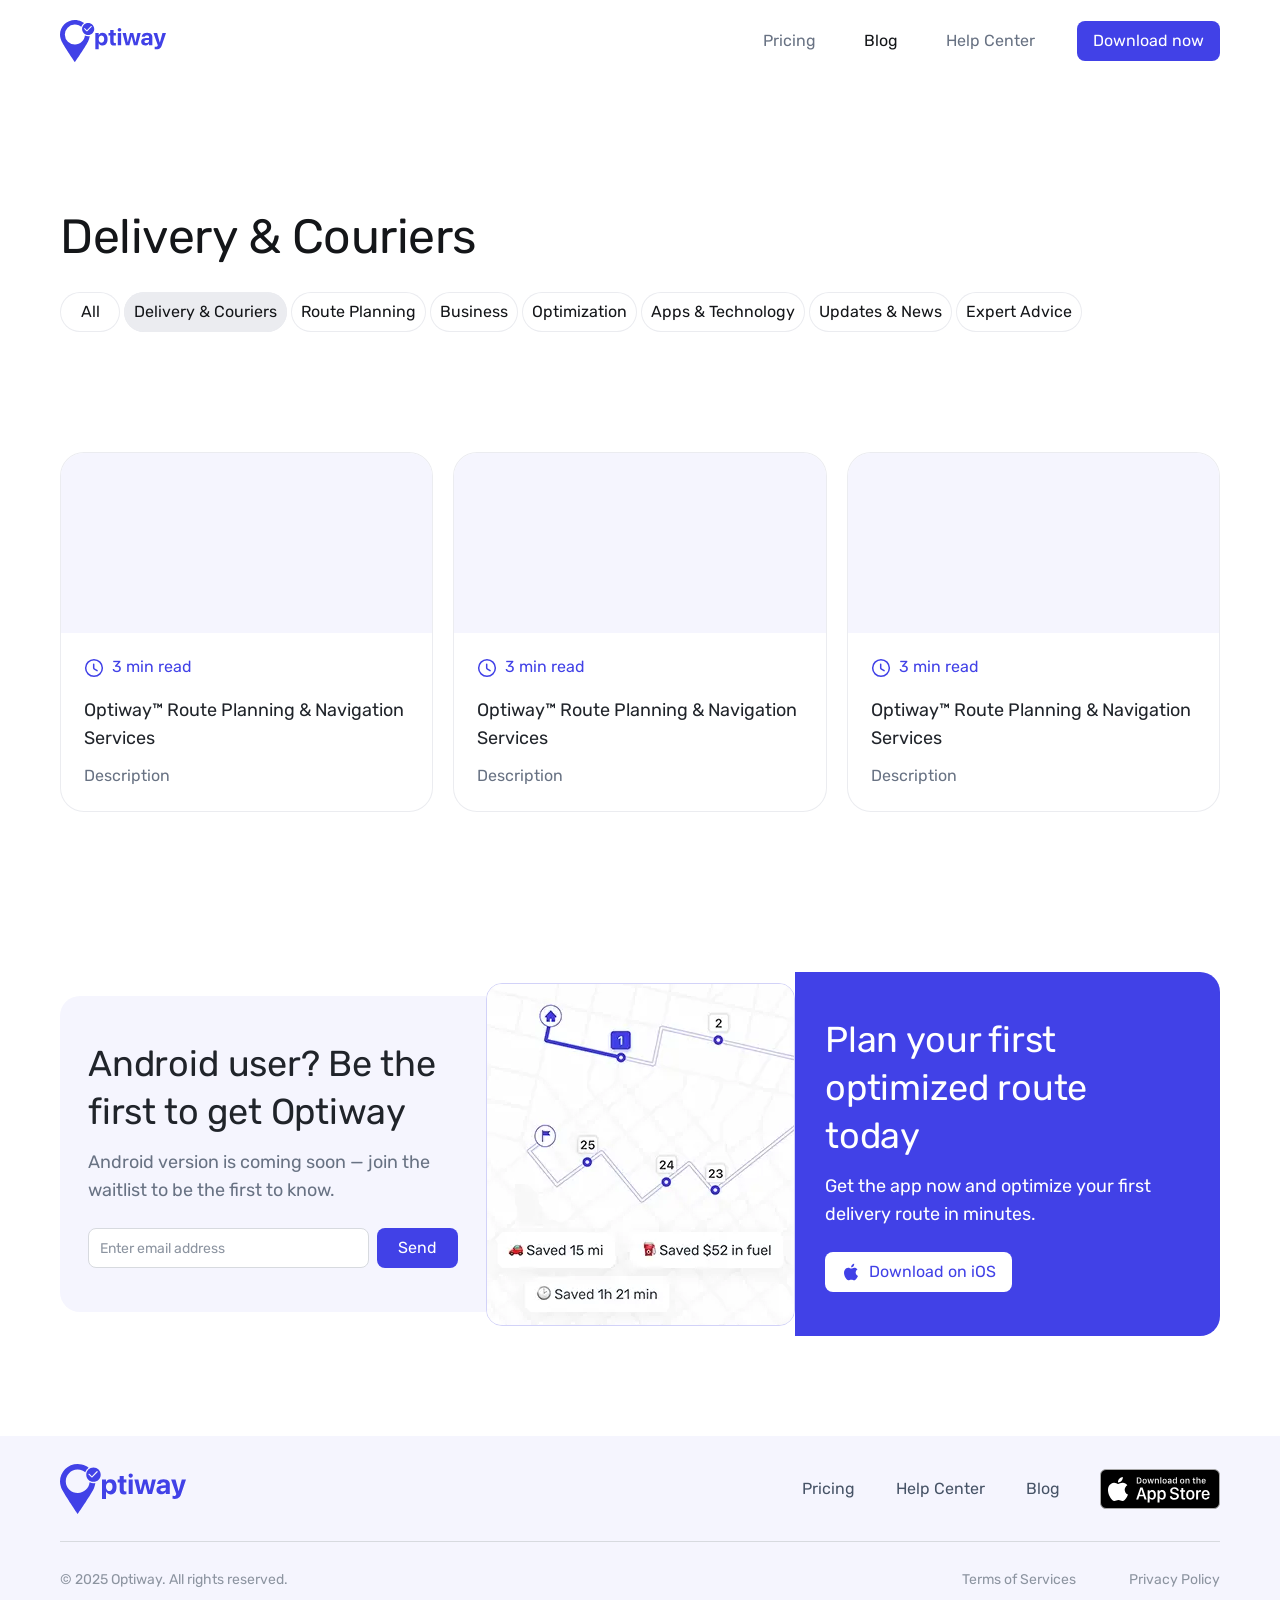
==== commit c019a720: "update" ====
--- a/blog-category.html
+++ b/blog-category.html
@@ -99,12 +99,12 @@
                 <p>Get the app now and optimize your first delivery route in minutes.</p>
                 <a href="https://apps.apple.com/app/apple-store/id1641843155?pt=124257092&ct=website-2&mt=8" class="btn btn--white" target="_blank" rel="noopener noreferrer" title="Download on iOS"><svg width="20" height="20"><use href="assets/img/sprite.svg#apple-blue"></use></svg> Download on iOS</a>
             </section>
-            <div class="cta__map"><img src="assets/img/cta/map.webp" srcset="assets/img/cta/map.webp, assets/img/cta/map@2x.webp 2x, assets/img/cta/map@3x.webp 3x" width="309" height="343" alt="Map" title="Map" loading="lazy"></div>
+            <figure class="cta__map"><img src="assets/img/cta/map.webp" srcset="assets/img/cta/map.webp, assets/img/cta/map@2x.webp 2x, assets/img/cta/map@3x.webp 3x" width="307" height="341" alt="Map" title="Map" loading="lazy"></figure>
             <section class="cta__content cta--gray">
                 <h2 class="cta__heading">Android user? Be the first to get Optiway</h2>
                 <p>Android version is coming soon &mdash; join the waitlist to be the first to know.</p>
-                <form action="#" class="form">
-                    <input class="form-control" type="email" maxlength="50" required value="" placeholder="Enter email address">
+                <form action="#" class="form form-subscribe form-validate" novalidate>
+                    <div class="form-group"><input class="form-control" type="email" maxlength="50" required value="" placeholder="Enter email address"></div>
                     <button type="submit" class="btn">Send</button>
                 </form>
             </section>
--- a/assets/css/style.css
+++ b/assets/css/style.css
@@ -1,2 +1,2 @@
-html{line-height:1.15;-webkit-text-size-adjust:100%}body{margin:0}main{display:block}h1{font-size:2em;margin:.67em 0}hr{-webkit-box-sizing:content-box;box-sizing:content-box;height:0;overflow:visible}pre{font-family:monospace,monospace;font-size:1em}a{background-color:rgba(0,0,0,0)}abbr[title]{border-bottom:none;text-decoration:underline;-webkit-text-decoration:underline dotted;text-decoration:underline dotted}b,strong{font-weight:bolder}code,kbd,samp{font-family:monospace,monospace;font-size:1em}small{font-size:80%}sub,sup{font-size:75%;line-height:0;position:relative;vertical-align:baseline}sub{bottom:-0.25em}sup{top:-0.5em}img{border-style:none}button,input,optgroup,select,textarea{font-family:inherit;font-size:100%;line-height:1.15;margin:0}button,input{overflow:visible}button,select{text-transform:none}[type=button],[type=reset],[type=submit],button{-webkit-appearance:button}[type=button]::-moz-focus-inner,[type=reset]::-moz-focus-inner,[type=submit]::-moz-focus-inner,button::-moz-focus-inner{border-style:none;padding:0}[type=button]:-moz-focusring,[type=reset]:-moz-focusring,[type=submit]:-moz-focusring,button:-moz-focusring{outline:1px dotted ButtonText}fieldset{padding:.35em .75em .625em}legend{-webkit-box-sizing:border-box;box-sizing:border-box;color:inherit;display:table;max-width:100%;padding:0;white-space:normal}progress{vertical-align:baseline}textarea{overflow:auto}[type=checkbox],[type=radio]{-webkit-box-sizing:border-box;box-sizing:border-box;padding:0}[type=number]::-webkit-inner-spin-button,[type=number]::-webkit-outer-spin-button{height:auto}[type=search]{-webkit-appearance:textfield;outline-offset:-2px}[type=search]::-webkit-search-decoration{-webkit-appearance:none}::-webkit-file-upload-button{-webkit-appearance:button;font:inherit}details{display:block}summary{display:list-item}template{display:none}[hidden]{display:none}*,*::before,*::after{-webkit-box-sizing:border-box;box-sizing:border-box;-webkit-tap-highlight-color:rgba(0,0,0,0)}html{width:100%;height:100%;background:#fff;scroll-padding-top:76px;scroll-behavior:smooth}@media(min-width: 768px){html{scroll-padding-top:82px}}body{width:100%;min-width:320px;min-height:100%;display:-webkit-box;display:-ms-flexbox;display:flex;-webkit-box-orient:vertical;-webkit-box-direction:normal;-ms-flex-direction:column;flex-direction:column;overflow-x:hidden;font:16px/1.5 "Rubik",sans-serif;color:#394351;position:relative;z-index:1;background:#fff;font-optical-sizing:auto;text-rendering:optimizeLegibility;-webkit-font-smoothing:antialiased;-moz-osx-font-smoothing:grayscale}@media(min-width: 768px){body{font-size:18px;line-height:28px}}a{color:#4141e7;text-decoration:underline;text-decoration-thickness:.0625em;text-decoration-color:inherit;text-underline-offset:.167em;-webkit-transition:text-decoration-color .15s ease,color .3s ease;transition:text-decoration-color .15s ease,color .3s ease}@media(hover: hover){a:hover,a:focus{text-decoration-color:rgba(65,65,231,0)}}p{margin:0 0 12px;margin:0 0 16px}.lead{color:#20242a}.blank{padding:0;margin-top:16px;margin-bottom:16px;list-style:none}.blank li+li{margin-top:12px}@media(min-width: 768px){.blank li+li{margin-top:8px}}h1,h2,h3,h4,h5,h6,.h1,.h2,.h3,.h4,.h5,.h6{margin:0 0 12px;margin:0 0 16px;font-family:"Rubik",sans-serif;font-weight:normal}h1,.h1{font-size:36px;line-height:48px;letter-spacing:-0.005em;color:#141619;text-align:center}@media(max-width: 369.98px){h1,.h1{font-size:32px}}@media(min-width: 768px){h1,.h1{font-size:48px;line-height:70px;letter-spacing:-0.01em}}@media(min-width: 1280px){h1,.h1{letter-spacing:-0.01em}}h2,.h2{font-size:28px;line-height:36px;color:#20242a}@media(min-width: 768px){h2,.h2{font-size:36px;line-height:48px;letter-spacing:-0.005em}}h3,.h3{font-size:28px;line-height:36px;color:#20242a}h4,.h4{font-size:24px;line-height:32px;color:#20242a}h5,.h5{font-size:18px;line-height:28px;color:#20242a}.hidden{display:none}hr{height:1px;border:none;background-color:#ebecf0}.container{max-width:552px;padding:0 16px;margin:0 auto}@media(min-width: 768px){.container{max-width:736px}}@media(min-width: 992px){.container{max-width:992px}}@media(min-width: 1280px){.container{max-width:1200px;padding:0 20px}}.header{width:100%;min-width:320px;max-width:1920px;height:76px;padding:16px 0;margin:0 auto;position:sticky;top:0;left:0;z-index:100;background:#fff}@media(min-width: 768px){.header{height:82px;padding:20px 0}}.header .container{display:-webkit-box;display:-ms-flexbox;display:flex;-webkit-box-pack:justify;-ms-flex-pack:justify;justify-content:space-between;-webkit-box-align:center;-ms-flex-align:center;align-items:center;gap:20px}@media(max-width: 369.98px){.header .container{gap:16px}}@media(max-width: 1279.98px){.header .container{max-width:1224px}}@media(max-width: 1279.98px)and (min-width: 768px){.header .container{padding-right:32px;padding-left:32px}}.header__title{width:0;height:0;overflow:hidden;position:absolute;top:0;left:0;visibility:hidden;cursor:default;-webkit-touch-callout:none;-webkit-user-select:none;-moz-user-select:none;-ms-user-select:none;user-select:none}.header__logo{padding:0;margin:0;position:relative;display:block}.header__logo a{display:block;outline:none}.header__logo img{width:92px;height:36px;display:block;-webkit-touch-callout:none;-webkit-user-select:none;-moz-user-select:none;-ms-user-select:none;user-select:none;-webkit-user-drag:none;user-drag:none}@media(min-width: 768px){.header__logo img{width:106px;height:42px}}@media(max-width: 767.98px){.header__nav{min-width:320px;display:none;overflow:hidden;position:fixed;top:0;bottom:0;left:0;right:0;z-index:50}.header__nav.visible{display:-webkit-box;display:-ms-flexbox;display:flex}.header__nav.open .header__overlay{opacity:.5}.header__nav.open .header__space{-webkit-transform:translate3d(0, 0, 0);transform:translate3d(0, 0, 0)}}@media(min-width: 768px){.header__nav{margin-left:auto}}.header__overlay{position:absolute;top:0;right:0;bottom:0;left:0;z-index:-1;background:#0d1217;opacity:0;-webkit-transition:opacity .4s ease;transition:opacity .4s ease}@media(max-width: 767.98px){.header__space{width:80%;max-width:320px;padding:24px 12px;display:-webkit-box;display:-ms-flexbox;display:flex;-webkit-box-orient:vertical;-webkit-box-direction:normal;-ms-flex-direction:column;flex-direction:column;-webkit-box-pack:stretch;-ms-flex-pack:stretch;justify-content:stretch;position:relative;z-index:5;background:#000;-webkit-transform:translate3d(-100%, 0, 0);transform:translate3d(-100%, 0, 0);-webkit-transition:-webkit-transform .4s ease;transition:-webkit-transform .4s ease;transition:transform .4s ease;transition:transform .4s ease, -webkit-transform .4s ease}}@media(min-width: 768px){.header__space{height:100%;display:-webkit-box;display:-ms-flexbox;display:flex;-webkit-box-pack:center;-ms-flex-pack:center;justify-content:center;-webkit-box-align:center;-ms-flex-align:center;align-items:center}}.header__menu{padding:0;margin:0;list-style:none}@media(min-width: 768px){.header__menu{margin-right:14px;display:-webkit-box;display:-ms-flexbox;display:flex;gap:32px;font-size:16px;line-height:24px;letter-spacing:.001em}}.header__menu a{padding:2px 8px;border-radius:4px;display:block;color:#687283;text-decoration:none;-webkit-transition:color .3s ease,background-color .3s ease;transition:color .3s ease,background-color .3s ease;outline:none}@media(hover: hover){.header__menu a:hover,.header__menu a:focus{color:#465366;background:#f5f5fe}}.header__menu li.active a{color:#141619;background:none}.header__button{margin-left:auto}@media(min-width: 768px){.header__button{margin-left:0}}.header__button .btn{gap:0}@media(max-width: 767.98px){.header__button .btn span{display:none}}.header__close{width:48px;height:48px;position:absolute;top:8px;right:8px;z-index:5;background:#000 url("data:image/svg+xml,%3Csvg width='30' height='30' fill='none' xmlns='http://www.w3.org/2000/svg'%3E%3Cpath fill-rule='evenodd' clip-rule='evenodd' d='M15.82 14.184V6h-1.636v8.184H6v1.636h8.184V24h1.636v-8.18H24v-1.636h-8.18Z' fill='%23fff'/%3E%3C/svg%3E") no-repeat center center;-webkit-transform:rotate(45deg);transform:rotate(45deg);-webkit-transition:-webkit-transform .15s ease;transition:-webkit-transform .15s ease;transition:transform .15s ease;transition:transform .15s ease, -webkit-transform .15s ease;cursor:pointer}@media(min-width: 768px){.header__close{display:none}}.header__toggle{width:44px;height:44px;position:relative;cursor:pointer}@media(min-width: 768px){.header__toggle{display:none}}.header__toggle span{display:block;position:absolute;top:0;right:0;bottom:0;left:0}.header__toggle::before,.header__toggle span::before,.header__toggle span::after{content:"";display:block;overflow:hidden;width:20px;height:1.5px;border-radius:2px;margin:auto;position:absolute;top:0;right:0;bottom:0;left:0;background:#8c94a0}.header__toggle span::before{top:10px}.header__toggle span::after{bottom:10px}.page--home{padding-top:0}.footer{padding:28px 0;margin-top:auto;background-color:#f5f5fe}.footer .container{position:relative}@media(min-width: 768px){.footer .container{display:-webkit-box;display:-ms-flexbox;display:flex;-ms-flex-wrap:wrap;flex-wrap:wrap;-webkit-box-align:center;-ms-flex-align:center;align-items:center;gap:0 40px}}@media(max-width: 1279.98px){.footer .container{max-width:1224px;padding-right:32px;padding-left:32px}}@media(max-width: 369.98px){.footer .container{padding-right:16px;padding-left:16px}}.footer__logo{margin:0 0 19px}@media(min-width: 768px){.footer__logo{margin:0}}.footer__logo img{width:126px;height:50px;display:block;-webkit-touch-callout:none;-webkit-user-select:none;-moz-user-select:none;-ms-user-select:none;user-select:none;-webkit-user-drag:none;user-drag:none}@media(max-width: 767.98px){.footer__download{position:absolute;top:0;right:32px;z-index:10}}@media(max-width: 369.98px){.footer__download{right:16px}}.footer__download a{display:block}.footer__download img{width:120px;height:40px;display:block;-webkit-user-drag:none;user-drag:none;-webkit-touch-callout:none;-webkit-user-select:none;-moz-user-select:none;-ms-user-select:none;user-select:none}.footer__line{width:100%;height:1px;margin:28px 0;border:none;background-color:#d7dadf;font-size:14px;line-height:20px}@media(min-width: 992px){.footer__line{margin-top:27px}}.footer__menu{padding:0;margin:0;list-style:none;font-size:16px;line-height:24px}@media(min-width: 768px){.footer__menu{margin-left:auto;display:-webkit-box;display:-ms-flexbox;display:flex;gap:41px}}@media(max-width: 767.98px){.footer__menu li{margin-bottom:20px}}.footer__menu li a{color:#465366;text-decoration:none;outline:none}@media(hover: hover){.footer__menu li a:hover,.footer__menu li a:focus{color:#141619}}.footer__copyright{margin:0;font-size:14px;line-height:20px;color:#8c94a0}.footer__links{margin:20px 0 0;list-style:none;padding:0;font-size:14px;line-height:20px;display:-webkit-box;display:-ms-flexbox;display:flex;gap:53px}@media(min-width: 768px){.footer__links{margin-top:0;margin-left:auto;white-space:nowrap}}.footer__links li a{color:#8c94a0;text-decoration:none;outline:none}@media(hover: hover){.footer__links li a:hover,.footer__links li a:focus{color:#465366}}.btn{padding:8px 16px;border:none;border-radius:8px;display:-webkit-inline-box;display:-ms-inline-flexbox;display:inline-flex;-webkit-box-orient:horizontal;-webkit-box-direction:normal;-ms-flex-direction:row;flex-direction:row;-webkit-box-pack:center;-ms-flex-pack:center;justify-content:center;-webkit-box-align:center;-ms-flex-align:center;align-items:center;gap:8px;font-size:16px;line-height:1.5;color:#fff;text-align:center;text-decoration:none;background:#4141e7;-webkit-transition:color .3s ease,background-color .3s ease,-webkit-box-shadow .3s ease;transition:color .3s ease,background-color .3s ease,-webkit-box-shadow .3s ease;transition:color .3s ease,box-shadow .3s ease,background-color .3s ease;transition:color .3s ease,box-shadow .3s ease,background-color .3s ease,-webkit-box-shadow .3s ease;outline:none;cursor:pointer}@media(hover: hover){.btn:not([disabled]):hover,.btn:not([disabled]):focus{background-color:#1b1b96}}.btn[disabled]{opacity:.3;cursor:default}.btn--large{font-size:18px;line-height:28px}.btn--outline{color:#465366;background:#fff;-webkit-box-shadow:0 0 0 1px inset #d7dadf;box-shadow:0 0 0 1px inset #d7dadf}@media(hover: hover){.btn--outline:not([disabled]):hover,.btn--outline:not([disabled]):focus{-webkit-box-shadow:0 0 0 1px inset #8c94a0;box-shadow:0 0 0 1px inset #8c94a0;background-color:#fff}}.btn--white{color:#4141e7;background-color:#fff}@media(hover: hover){.btn--white:not([disabled]):hover,.btn--white:not([disabled]):focus{color:#4141e7;background-color:#fff}}.form{display:-webkit-box;display:-ms-flexbox;display:flex;-ms-flex-wrap:wrap;flex-wrap:wrap;gap:16px}.form-group{width:100%}.form-group::after{content:"";display:table;clear:both}.form-half{-ms-flex-preferred-size:calc(50% - 8px);flex-basis:calc(50% - 8px)}.form-control{width:100%;padding:11px;border:1px solid #d7dadf;border-radius:8px;font-size:15px;line-height:16px;color:#20242a;background:#fff;outline:none;-webkit-transition:border-color .3s ease;transition:border-color .3s ease}@media(min-width: 768px){.form-control{font-size:14px}}.form-control::-webkit-input-placeholder{color:#8c94a0;opacity:1;-webkit-transition:opacity .3s ease;transition:opacity .3s ease;-webkit-touch-callout:none;-webkit-user-select:none;-moz-user-select:none;-ms-user-select:none;user-select:none}.form-control::-moz-placeholder{color:#8c94a0;opacity:1;-moz-transition:opacity .3s ease;transition:opacity .3s ease;-webkit-touch-callout:none;-webkit-user-select:none;-moz-user-select:none;-ms-user-select:none;user-select:none}.form-control:-ms-input-placeholder{color:#8c94a0;opacity:1;-ms-transition:opacity .3s ease;transition:opacity .3s ease;-webkit-touch-callout:none;-webkit-user-select:none;-moz-user-select:none;-ms-user-select:none;user-select:none}.form-control::-ms-input-placeholder{color:#8c94a0;opacity:1;-ms-transition:opacity .3s ease;transition:opacity .3s ease;-webkit-touch-callout:none;-webkit-user-select:none;-moz-user-select:none;-ms-user-select:none;user-select:none}.form-control::placeholder{color:#8c94a0;opacity:1;-webkit-transition:opacity .3s ease;transition:opacity .3s ease;-webkit-touch-callout:none;-webkit-user-select:none;-moz-user-select:none;-ms-user-select:none;user-select:none}.form-control:focus{border-color:#4141e7}.form-control:focus::-webkit-input-placeholder{opacity:0}.form-control:focus::-moz-placeholder{opacity:0}.form-control:focus:-ms-input-placeholder{opacity:0}.form-control:focus::-ms-input-placeholder{opacity:0}.form-control:focus::placeholder{opacity:0}.form-control[disabled]{border-color:#ebecf0;background:#f5f5fe}.form textarea{resize:none}.stars{width:149px;height:28px;position:relative}.stars::before{content:"";display:block;overflow:hidden;position:relative;z-index:1;-webkit-filter:grayscale(100%);filter:grayscale(100%)}.stars::before,.stars div{width:100%;height:100%;position:relative;z-index:3;background:url("data:image/svg+xml,%3Csvg xmlns='http://www.w3.org/2000/svg' width='149' height='28' fill='none' viewBox='0 0 149 28'%3E%3Cpath fill='%23ffe144' d='M13.577 2.22c.341-.821 1.505-.821 1.846 0l2.545 6.12a1 1 0 0 0 .844.612l6.606.53c.887.07 1.246 1.177.57 1.756l-5.032 4.311a1 1 0 0 0-.323.992l1.538 6.447c.207.865-.735 1.549-1.494 1.085l-5.656-3.455a1 1 0 0 0-1.042 0l-5.656 3.455c-.76.464-1.7-.22-1.494-1.085l1.538-6.447a1 1 0 0 0-.323-.992l-5.033-4.311c-.675-.579-.316-1.685.57-1.756l6.607-.53a1 1 0 0 0 .843-.613zM43.577 2.22c.341-.821 1.505-.821 1.846 0l2.545 6.12a1 1 0 0 0 .844.612l6.606.53c.887.07 1.246 1.177.57 1.756l-5.032 4.311a1 1 0 0 0-.323.992l1.538 6.447c.206.865-.735 1.549-1.494 1.085l-5.656-3.455a1 1 0 0 0-1.042 0l-5.656 3.455c-.76.464-1.7-.22-1.494-1.085l1.538-6.447a1 1 0 0 0-.322-.992l-5.034-4.311c-.675-.579-.316-1.685.57-1.756l6.607-.53a1 1 0 0 0 .843-.613zM73.577 2.22c.341-.821 1.505-.821 1.846 0l2.546 6.12a1 1 0 0 0 .843.612l6.606.53c.887.07 1.246 1.177.57 1.756l-5.032 4.311a1 1 0 0 0-.323.992l1.538 6.447c.206.865-.735 1.549-1.494 1.085l-5.656-3.455a1 1 0 0 0-1.042 0l-5.656 3.455c-.76.464-1.7-.22-1.494-1.085l1.538-6.447a1 1 0 0 0-.323-.992l-5.033-4.311c-.675-.579-.316-1.685.57-1.756l6.607-.53a1 1 0 0 0 .843-.613zM103.577 2.22c.341-.821 1.505-.821 1.846 0l2.545 6.12a1 1 0 0 0 .844.612l6.606.53c.887.07 1.246 1.177.571 1.756l-5.033 4.311a1 1 0 0 0-.323.992l1.538 6.447c.207.865-.735 1.549-1.494 1.085l-5.656-3.455a1 1 0 0 0-1.042 0l-5.656 3.455c-.76.464-1.7-.22-1.494-1.085l1.538-6.447a1 1 0 0 0-.323-.992l-5.033-4.311c-.675-.579-.316-1.685.57-1.756l6.607-.53a1 1 0 0 0 .844-.613zM133.577 2.22c.341-.821 1.505-.821 1.846 0l2.545 6.12a1 1 0 0 0 .844.612l6.606.53c.887.07 1.246 1.177.571 1.756l-5.033 4.311a1 1 0 0 0-.323.992l1.538 6.447c.207.865-.735 1.549-1.494 1.085l-5.656-3.455a1 1 0 0 0-1.042 0l-5.656 3.455c-.759.464-1.701-.22-1.494-1.085l1.538-6.447a1 1 0 0 0-.323-.992l-5.033-4.311c-.675-.579-.316-1.685.571-1.756l6.606-.53a1 1 0 0 0 .844-.613z'/%3E%3C/svg%3E") no-repeat top left}.stars div{position:absolute;top:0;left:0}.head{margin-bottom:40px;color:#465366}.head>*:last-child{margin-bottom:0}.head--center{text-align:center}@media(max-width: 767.98px){.head--smaller{margin-bottom:20px}}@media(max-width: 991.98px){.head--smaller h2,.head--smaller .h2{font-size:28px;line-height:36px}}@media(max-width: 767.98px){.head--smaller h2,.head--smaller .h2{font-size:24px;line-height:32px}}.tags{padding:0 16px;margin:0 -16px;list-style:none;font-size:14px;line-height:20px;letter-spacing:.001em;display:-webkit-box;display:-ms-flexbox;display:flex;gap:8px;overflow:hidden;overflow-x:scroll;-webkit-overflow-scrolling:touch;scrollbar-width:none}.tags::-webkit-scrollbar{display:none}@media(min-width: 768px){.tags{font-size:16px;line-height:24px;-ms-flex-wrap:wrap;flex-wrap:wrap;overflow:visible}}@media(min-width: 1280px){.tags{gap:4px;letter-spacing:0}}.tags li a{padding:8px 10px;border-radius:40px;-webkit-box-shadow:inset 0 0 0 1px #ebecf0;box-shadow:inset 0 0 0 1px #ebecf0;display:block;color:#141619;text-align:center;text-decoration:none;white-space:nowrap;-webkit-transition:color .3s ease,background-color .3s ease,-webkit-box-shadow .3s ease;transition:color .3s ease,background-color .3s ease,-webkit-box-shadow .3s ease;transition:color .3s ease,box-shadow .3s ease,background-color .3s ease;transition:color .3s ease,box-shadow .3s ease,background-color .3s ease,-webkit-box-shadow .3s ease}@media(min-width: 768px){.tags li a{min-width:60px}}@media(hover: hover){.tags li:not(.active) a:not([disabled]):hover,.tags li:not(.active) a:not([disabled]):focus{-webkit-box-shadow:0 0 0 1px inset #8c94a0;box-shadow:0 0 0 1px inset #8c94a0;background-color:#fff}}.tags li.active a{background-color:#ebecf0;cursor:default}.meta{position:relative}@media(min-width: 768px){.meta{padding-top:20px}}@media(min-width: 992px){.meta{padding-bottom:20px;position:sticky;top:82px;background:#fff}}@media(min-width: 768px){.meta-columns{display:-webkit-box;display:-ms-flexbox;display:flex;-webkit-box-pack:justify;-ms-flex-pack:justify;justify-content:space-between;gap:32px 16px}}@media(min-width: 992px){.meta-columns{margin-bottom:24px;-ms-flex-wrap:wrap;flex-wrap:wrap}.meta-columns .meta-item{margin-bottom:0;-webkit-box-flex:0;-ms-flex:0 0 calc(50% - 10px);flex:0 0 calc(50% - 10px)}}.meta-item{margin-bottom:24px;color:#20242a}@media(min-width: 768px){.meta-item{font-size:16px;line-height:1.5}}.meta-item strong{margin-bottom:12px;display:block;font-weight:normal;text-transform:uppercase;color:#687283;cursor:default}.meta-item .social{margin-top:16px}.meta>.meta-item:last-child{margin-bottom:0}.meta-tags{padding:0 0 8px;margin:0;list-style:none;font-size:14px;line-height:20px;letter-spacing:.001em;display:-webkit-box;display:-ms-flexbox;display:flex;-ms-flex-wrap:wrap;flex-wrap:wrap;gap:8px 4px}@media(min-width: 1280px){.meta-tags{gap:4px}}.meta-tags li{padding:6px 12px;border-radius:40px;display:block;color:#141619;white-space:nowrap;background-color:#ebecf0;cursor:default}.meta-links{padding:0;margin:-8px 0 -12px;list-style:none}@media(min-width: 768px){.meta-links{margin-bottom:-4px}}.meta-links li{padding:12px 0}.meta-links li+li{-webkit-box-shadow:0 -1px 0 0 #ebecf0;box-shadow:0 -1px 0 0 #ebecf0}.meta-links a{display:block;color:#687283;text-decoration:none;outline:none}@media(hover: hover){.meta-links a:hover{color:#20242a}}.meta-links a:focus,.meta-links a:active{color:#20242a}.meta-links li.active a{color:#20242a}.social{padding:0;margin:0;list-style:none;display:-webkit-box;display:-ms-flexbox;display:flex;-webkit-box-align:center;-ms-flex-align:center;align-items:center;gap:16px}.social a{display:block;outline:none}@media(hover: hover){.social a:hover svg,.social a:focus svg{opacity:.8}}.social svg{display:block;opacity:.4;-webkit-transition:opacity .3s ease;transition:opacity .3s ease}.helpful{margin:0;display:-webkit-box;display:-ms-flexbox;display:flex;gap:16px;font-size:18px;line-height:28px;color:#8c94a0}.helpful em{font-style:normal;display:block}.helpful a{display:block}.helpful svg{display:block}.questions{padding:20px;border-radius:20px;margin-top:40px;position:relative;color:#8c94a0;background:#f5f5fe}.questions h5{margin-bottom:6px}.questions p{margin:0 0 -6px;line-height:36px}.page-header{padding:60px 0 40px}@media(min-width: 768px){.page-header{padding-top:80px}}@media(min-width: 1280px){.page-header{padding-top:120px}}.page-header h1{margin-bottom:20px;text-align:left}@media(min-width: 768px)and (max-width: 1279.98px){.page-header--smaller h1{font-size:36px;line-height:48px;letter-spacing:-0.005em}}.page-header--center{text-align:center}.page-header--center h1{text-align:center}.page-header--help{padding-top:80px;text-align:center}.page-header--help h1{margin-bottom:12px;text-align:center}@media(max-width: 1279.98px){.page-header--help h1{font-size:28px;line-height:36px}}@media(max-width: 1279.98px)and (min-width: 768px){.page-header--help h1{font-size:36px;line-height:48px;letter-spacing:-0.005em}}.page-header--help *:last-child{margin-bottom:0}.hero{padding:60px 0}@media(min-width: 768px){.hero{padding:80px 0}}@media(min-width: 992px){.hero{display:-webkit-box;display:-ms-flexbox;display:flex;gap:16px;-webkit-box-align:center;-ms-flex-align:center;align-items:center}}@media(min-width: 1280px){.hero{gap:24px}}.hero__content{text-align:center}@media(min-width: 768px)and (max-width: 991.98px){.hero__content{max-width:600px;margin:0 auto}}@media(min-width: 992px){.hero__content{text-align:left}}.hero__rating{margin-bottom:1.5rem;display:-webkit-box;display:-ms-flexbox;display:flex;-webkit-box-pack:center;-ms-flex-pack:center;justify-content:center;-webkit-box-align:center;-ms-flex-align:center;align-items:center;gap:.5rem;font-size:16px;line-height:1.5em;color:#687283;cursor:default}@media(max-width: 369.98px){.hero__rating{font-size:14px;gap:.25rem}}@media(min-width: 992px){.hero__rating{-webkit-box-pack:start;-ms-flex-pack:start;justify-content:flex-start}}.hero__rating em{display:block;position:relative;font-style:normal}@media(max-width: 369.98px){.hero__rating em{top:1px}}.hero__heading{margin-bottom:.75rem;text-align:inherit}.hero__subheading{margin:0;text-align:inherit;color:#394351}@media(min-width: 370px){.hero__subheading{font-size:18px;line-height:28px}}@media(min-width: 768px)and (max-width: 991.98px){.hero__subheading{max-width:500px;margin:0 auto}}.hero__buttons{margin-top:1.5rem;display:-webkit-box;display:-ms-flexbox;display:flex;-webkit-box-orient:vertical;-webkit-box-direction:normal;-ms-flex-direction:column;flex-direction:column;-webkit-box-align:center;-ms-flex-align:center;align-items:center;gap:1rem}@media(min-width: 768px){.hero__buttons{-webkit-box-orient:horizontal;-webkit-box-direction:normal;-ms-flex-direction:row;flex-direction:row;-webkit-box-pack:center;-ms-flex-pack:center;justify-content:center}}@media(min-width: 992px){.hero__buttons{-webkit-box-pack:start;-ms-flex-pack:start;justify-content:flex-start}}.hero__buttons .btn{white-space:nowrap}@media(max-width: 767.98px){.hero__buttons .btn{width:232px}}.hero__buttons .btn--outline{color:#394351}.hero__image{width:100%;margin-top:40px;display:block}@media(min-width: 992px){.hero__image{width:460px;margin-top:0;-ms-flex-negative:0;flex-shrink:0}}@media(min-width: 1280px){.hero__image{width:520px}}.hero__image img{max-width:100%;border-radius:16px;margin:0 auto;display:block;-webkit-touch-callout:none;-webkit-user-select:none;-moz-user-select:none;-ms-user-select:none;user-select:none}@media(max-width: 369.98px){.hero__image img{width:337px;height:auto;aspect-ratio:337/262}}@media(min-width: 572px){.hero__image img{border-radius:24px;aspect-ratio:520/404}}@media(min-width: 572px)and (max-width: 1279.98px){.hero__image img{height:auto}}.stats{padding:40px 0;margin:0;list-style:none;display:-webkit-box;display:-ms-flexbox;display:flex;-webkit-box-align:center;-ms-flex-align:center;align-items:center;-webkit-box-orient:vertical;-webkit-box-direction:normal;-ms-flex-direction:column;flex-direction:column;gap:20px}@media(min-width: 768px){.stats{-webkit-box-orient:horizontal;-webkit-box-direction:normal;-ms-flex-direction:row;flex-direction:row;-webkit-box-pack:justify;-ms-flex-pack:justify;justify-content:space-between}}@media(min-width: 992px){.stats{padding-right:20px;padding-left:20px}}.stats li{width:226px;padding-left:64px;position:relative;display:-webkit-box;display:-ms-flexbox;display:flex;-webkit-box-orient:vertical;-webkit-box-direction:normal;-ms-flex-direction:column;flex-direction:column;gap:8px}@media(max-width: 767.98px){.stats li:first-child{padding-left:60px}}@media(min-width: 768px){.stats li{padding-left:60px}.stats li:nth-child(2){padding-left:62px}.stats li:nth-child(2) svg{left:-3px}.stats li:nth-child(3) svg{left:-5px}}@media(min-width: 1280px){.stats li{padding-left:61px}.stats li:nth-child(2){padding-left:64px}.stats li:nth-child(2) svg{left:0}.stats li:nth-child(3){padding-left:63px}.stats li:nth-child(3) svg{left:-2px}}.stats li svg{height:48px;position:absolute;top:50%;left:0;-webkit-transform:translateY(-50%);transform:translateY(-50%)}.stats li em{display:block;font-size:28px;line-height:36px;font-style:normal;letter-spacing:-0.005em;color:#20242a}@media(min-width: 768px){.stats li em{font-weight:400;font-size:36px;line-height:48px}}.stats li span{margin-right:-5px;display:block;font-size:18px;line-height:28px}.feature{padding:60px 0}@media(min-width: 768px){.feature{padding:80px 0}}@media(min-width: 992px){.feature{display:-webkit-box;display:-ms-flexbox;display:flex;gap:16px;-webkit-box-align:center;-ms-flex-align:center;align-items:center}}@media(min-width: 1280px){.feature{gap:24px}}.feature__content{color:#465366;text-align:center}@media(min-width: 992px){.feature__content{text-align:left}}@media(min-width: 768px){.feature__content p{margin-bottom:8px}}.feature__content .btn{margin-top:12px}@media(min-width: 768px){.feature__content .btn{margin-top:16px}}.feature__image{width:100%;margin-top:40px;display:block}@media(min-width: 992px){.feature__image{width:460px;margin-top:0;-ms-flex-negative:0;flex-shrink:0}}@media(min-width: 1280px){.feature__image{width:627px}}.feature__image img{max-width:100%;border-radius:16px;margin:0 auto;display:block;-webkit-touch-callout:none;-webkit-user-select:none;-moz-user-select:none;-ms-user-select:none;user-select:none}@media(max-width: 369.98px){.feature__image img{width:343px;height:auto;aspect-ratio:343/288}}@media(min-width: 572px){.feature__image img{border-radius:24px;aspect-ratio:627/524}}@media(min-width: 572px)and (max-width: 1279.98px){.feature__image img{height:auto}}.steps{padding:60px 0}@media(min-width: 768px){.steps{padding:100px 0}}@media(min-width: 1280px){.steps{padding:100px 0}}.steps__list{padding-top:24px;display:-webkit-box;display:-ms-flexbox;display:flex;-webkit-box-orient:vertical;-webkit-box-direction:normal;-ms-flex-direction:column;flex-direction:column;gap:44px 20px}@media(min-width: 768px){.steps__list{-webkit-box-orient:horizontal;-webkit-box-direction:normal;-ms-flex-direction:row;flex-direction:row;-webkit-box-pack:start;-ms-flex-pack:start;justify-content:flex-start}}@media(min-width: 768px)and (max-width: 991.98px){.steps__list{-ms-flex-wrap:wrap;flex-wrap:wrap}}.step{max-width:342px;min-height:400px;padding:48px 20px 0 20px;border-radius:24px;margin:0 auto;position:relative;display:-webkit-box;display:-ms-flexbox;display:flex;-webkit-box-orient:vertical;-webkit-box-direction:normal;-ms-flex-direction:column;flex-direction:column;color:#465366;background:#f5f5fe}@media(min-width: 768px){.step{-ms-flex-preferred-size:calc(50% - 10px);flex-basis:calc(50% - 10px);max-width:none;margin:0;font-size:16px;line-height:1.5}}.step::before{content:"";display:block;overflow:hidden;width:48px;height:48px;padding:6px;border-radius:50%;margin:0 auto;position:absolute;top:-24px;right:0;left:0;font-size:22px;line-height:36px;color:#fff;text-align:center;background:#4141e7}.step:nth-child(1)::before{content:"1"}.step:nth-child(2)::before{content:"2"}.step:nth-child(3)::before{content:"3"}.step h3,.step .h3,.step h4,.step .h4{margin-bottom:8px}.step__image{border-radius:0 0 24px 24px;margin:auto -20px 0 -20px;display:block;overflow:hidden}.step__image img{width:100%;height:auto;aspect-ratio:342/210;margin:0 auto;display:block;-webkit-touch-callout:none;-webkit-user-select:none;-moz-user-select:none;-ms-user-select:none;user-select:none}@media(min-width: 1280px){.step__image img{max-width:372px;aspect-ratio:372/219}}.features{padding:100px 0}@media(min-width: 768px){.features{padding:100px 0}}.features__row{display:-webkit-box;display:-ms-flexbox;display:flex;-webkit-box-orient:vertical;-webkit-box-direction:normal;-ms-flex-direction:column;flex-direction:column;gap:20px}@media(min-width: 1280px){.features__row{-webkit-box-orient:horizontal;-webkit-box-direction:normal;-ms-flex-direction:row;flex-direction:row}}.features__col{display:-webkit-box;display:-ms-flexbox;display:flex;-webkit-box-orient:vertical;-webkit-box-direction:normal;-ms-flex-direction:column;flex-direction:column;gap:20px}@media(min-width: 1280px){.features__col{gap:20px;display:-webkit-box;display:-ms-flexbox;display:flex;-webkit-box-orient:vertical;-webkit-box-direction:normal;-ms-flex-direction:column;flex-direction:column}}.features__entry{width:100%;max-width:342px;padding:24px;border-radius:24px;margin:0 auto;position:relative;color:#465366;background:#f5f5fe}@media(min-width: 768px){.features__entry{max-width:none;min-height:237px;display:-webkit-box;display:-ms-flexbox;display:flex;gap:16px;font-size:16px;line-height:24px}}@media(min-width: 992px){.features__entry{gap:24px}}.features__entry p:last-of-type{margin-bottom:0}.features__entry--blue{color:#fff;background:#4141e7}.features__entry--blue h2,.features__entry--blue .h2,.features__entry--blue h3,.features__entry--blue .h3{color:inherit}.features__image{height:178px;border-radius:12px 0 23px 0;margin:21px -24px -24px 24px;position:relative;display:block;overflow:hidden}@media(min-width: 768px){.features__image{width:337px;height:213px;margin-top:0;margin-left:0;-ms-flex-negative:0;flex-shrink:0}}@media(min-width: 992px){.features__image{width:365px}}@media(min-width: 1280px){.features__image{width:375px;height:auto;margin-top:auto}}.features__image img{display:block;-webkit-user-drag:none;user-drag:none;-webkit-touch-callout:none;-webkit-user-select:none;-moz-user-select:none;-ms-user-select:none;user-select:none}@media(min-width: 1280px){.features__col:first-child{width:472px;-ms-flex-negative:0;flex-shrink:0}}@media(min-width: 1280px){.features__col:first-child .features__entry{-webkit-box-flex:1;-ms-flex:1;flex:1;-webkit-box-orient:vertical;-webkit-box-direction:normal;-ms-flex-direction:column;flex-direction:column}}@media(min-width: 768px)and (max-width: 991.98px){.features__col:first-child .features__entry .features__image{margin-left:auto;padding-left:48px}}@media(min-width: 1280px){.features__col:first-child .features__entry .features__image{border-radius:8px;margin:auto auto 0}}@media(min-width: 1280px){.features__col:last-child .features__entry:first-child{-webkit-box-ordinal-group:3;-ms-flex-order:2;order:2}}@media(min-width: 768px){.features__col:last-child .features__entry:first-child .features__image{height:195px;margin-top:18px;margin-left:auto}}@media(min-width: 1280px){.features__col:last-child .features__entry:first-child .features__image{width:301px}}@media(min-width: 768px){.features__col:last-child .features__entry:last-child{-webkit-box-orient:vertical;-webkit-box-direction:normal;-ms-flex-direction:column;flex-direction:column}}@media(min-width: 1280px){.features__col:last-child .features__entry:last-child{-webkit-box-ordinal-group:2;-ms-flex-order:1;order:1}}.features__import{margin-top:7px;cursor:default}@media(min-width: 768px){.features__import{margin-top:auto;display:-webkit-box;display:-ms-flexbox;display:flex;gap:16px}}.features__import em{width:100%;max-width:275px;height:50px;padding:11px;border:1px solid #d7dadf;border-radius:15px;display:-webkit-box;display:-ms-flexbox;display:flex;-webkit-box-pack:center;-ms-flex-pack:center;justify-content:center;-webkit-box-align:center;-ms-flex-align:center;align-items:center;gap:15px;font-size:16px;line-height:20px;font-weight:500;color:#4141e7;font-style:normal;background:#fff;-webkit-touch-callout:none;-webkit-user-select:none;-moz-user-select:none;-ms-user-select:none;user-select:none}.features__import em svg{width:25px;height:26px;display:block}.features__import ul{padding:0;margin:19px 0 13px;list-style:none;display:-webkit-box;display:-ms-flexbox;display:flex;gap:15px}@media(min-width: 768px){.features__import ul{margin-top:0;gap:6px}}@media(min-width: 1280px){.features__import ul{margin-bottom:14px}}.features__import ul svg{display:block}@media(min-width: 768px){.features__import ul svg{width:48px;height:48px}}.tools{padding:60px 0}@media(min-width: 768px){.tools{padding:80px 0}}@media(min-width: 1280px){.tools{padding:100px 0}}.tools__list{display:-webkit-box;display:-ms-flexbox;display:flex;-webkit-box-orient:vertical;-webkit-box-direction:normal;-ms-flex-direction:column;flex-direction:column;gap:20px}@media(min-width: 768px){.tools__list{-webkit-box-orient:horizontal;-webkit-box-direction:normal;-ms-flex-direction:row;flex-direction:row;-ms-flex-wrap:wrap;flex-wrap:wrap}}@media(max-width: 571.98px){.tools__entry{padding-right:5px}}@media(min-width: 768px){.tools__entry{-ms-flex-preferred-size:calc(50% - 10px);flex-basis:calc(50% - 10px);font-size:16px;line-height:1.5}}@media(min-width: 992px){.tools__entry{-ms-flex-preferred-size:calc(33.3% - 13.33px);flex-basis:calc(33.3% - 13.33px)}}@media(max-width: 767.98px){.tools__entry h3,.tools__entry .h3{font-size:24px;line-height:32px}}.tools__entry *:last-child{margin-bottom:0}.tools__icon{margin-bottom:24px;display:block}.testimonials{padding:60px 0;position:relative}@media(min-width: 768px){.testimonials{padding:100px 0}}@media(min-width: 768px){.testimonials .head{max-width:540px;margin-right:auto;margin-left:auto;text-align:center}}@media(min-width: 768px){.testimonials .head{max-width:none}}.testimonials__list{display:-webkit-box;display:-ms-flexbox;display:flex;-webkit-box-orient:vertical;-webkit-box-direction:normal;-ms-flex-direction:column;flex-direction:column;gap:20px}@media(min-width: 992px){.testimonials__list{-webkit-box-orient:horizontal;-webkit-box-direction:normal;-ms-flex-direction:row;flex-direction:row;-webkit-box-align:center;-ms-flex-align:center;align-items:center;gap:20px}}.testimonial{padding:24px;margin:0;border-radius:24px;-webkit-box-shadow:inset 0 0 0 1px #ebecf0;box-shadow:inset 0 0 0 1px #ebecf0;-ms-flex-negative:0;flex-shrink:0;color:#20242a}@media(min-width: 768px){.testimonial{padding:32px}}@media(min-width: 992px){.testimonial{-ms-flex-preferred-size:calc(33.3% - 13px);flex-basis:calc(33.3% - 13px)}}.testimonial .stars{margin-bottom:16px}.testimonial blockquote{margin:0}.testimonial blockquote p:last-of-type{margin-bottom:0}.testimonial figcaption{margin-top:20px;display:block;color:#687283}@media(min-width: 768px){.testimonial figcaption{font-size:16px;line-height:1.5}}.articles{padding:40px 0 60px;position:relative}@media(min-width: 768px){.articles{padding:80px 0}}@media(min-width: 1280px){.articles{padding:80px 0 60px}}@media(min-width: 768px){.articles .head{min-height:40px;padding-right:200px;margin-bottom:20px;display:-webkit-box;display:-ms-flexbox;display:flex;-webkit-box-align:center;-ms-flex-align:center;align-items:center}}@media(min-width: 768px)and (max-width: 1279.98px){.articles .head h2,.articles .head .h2{letter-spacing:0}}.articles__slider{padding:0 16px;margin:0 -16px;position:relative;overflow:hidden}@media(min-width: 572px){.articles__slider{width:calc(536px + (100vw - 520px)/2)}}@media(min-width: 768px){.articles__slider{width:calc(720px + (100vw - 704px)/2)}}@media(min-width: 992px){.articles__slider{width:100%;padding:0;margin:0;overflow:visible}}.articles__slider .article{-webkit-touch-callout:none;-webkit-user-select:none;-moz-user-select:none;-ms-user-select:none;user-select:none}.articles__list{position:relative;display:-webkit-box;display:-ms-flexbox;display:flex;gap:20px;-webkit-box-orient:vertical;-webkit-box-direction:normal;-ms-flex-direction:column;flex-direction:column;-webkit-transition:-webkit-transform .4s cubic-bezier(0.25, 0.46, 0.45, 0.94);transition:-webkit-transform .4s cubic-bezier(0.25, 0.46, 0.45, 0.94);transition:transform .4s cubic-bezier(0.25, 0.46, 0.45, 0.94);transition:transform .4s cubic-bezier(0.25, 0.46, 0.45, 0.94), -webkit-transform .4s cubic-bezier(0.25, 0.46, 0.45, 0.94)}@media(min-width: 768px){.articles__list{-webkit-box-orient:horizontal;-webkit-box-direction:normal;-ms-flex-direction:row;flex-direction:row}.articles__list .article{width:308px}}.articles__slider[data-active="0"] .articles__list{-webkit-transform:translateX(0);transform:translateX(0)}.articles__slider[data-active="1"] .articles__list{-webkit-transform:translateX(-346px);transform:translateX(-346px)}.articles__slider[data-active="2"] .articles__list{-webkit-transform:translateX(-692px);transform:translateX(-692px)}.articles__more{width:100%;max-width:342px;margin:20px auto 0;display:-webkit-box;display:-ms-flexbox;display:flex}@media(min-width: 768px){.articles__more{width:auto;max-width:none;margin:0;position:absolute;top:80px;right:0}}@media(min-width: 1280px){.articles__more{top:84px}}.article{-ms-flex-negative:0;flex-shrink:0}@media(min-width: 768px){.article{font-size:16px;line-height:1.5}}@media(min-width: 992px){.article{-ms-flex-preferred-size:calc(33.3% - 13px);flex-basis:calc(33.3% - 13px)}}.article__link{padding:24px;border-radius:24px;display:block;color:#687283;text-decoration:none;-webkit-box-shadow:inset 0 0 0 1px #ebecf0;box-shadow:inset 0 0 0 1px #ebecf0}.article__image{height:180px;border-radius:23px 23px 0 0;background-color:#f5f5fe;margin:-23px -23px 22px;display:block;overflow:hidden}.article__image img{width:100%;height:100%;-o-object-fit:cover;object-fit:cover;-o-object-position:center;object-position:center;margin:0 auto;display:block;-webkit-touch-callout:none;-webkit-user-select:none;-moz-user-select:none;-ms-user-select:none;user-select:none}.article__time{padding-left:28px;margin-bottom:17px;background:url("data:image/svg+xml,%3Csvg xmlns='http://www.w3.org/2000/svg' width='20' height='20' fill='none'%3E%3Cpath stroke='%234141E7' stroke-linecap='round' stroke-linejoin='round' stroke-width='1.5' d='M18.333 10c0 4.6-3.734 8.333-8.334 8.333A8.336 8.336 0 0 1 1.666 10c0-4.6 3.733-8.333 8.333-8.333S18.333 5.4 18.333 10Z'/%3E%3Cpath stroke='%234141E7' stroke-linecap='round' stroke-linejoin='round' stroke-width='1.5' d='m13.091 12.65-2.583-1.542c-.45-.266-.817-.908-.817-1.433V6.258'/%3E%3C/svg%3E") no-repeat 0 3px/20px 20px;color:#4141e7;display:block}.article__title{margin-bottom:12px}.article p:last-of-type{margin-bottom:0}.cta{padding:60px 0}@media(min-width: 768px){.cta{padding:100px 0}}@media(min-width: 1280px){.cta{padding:80px 0}}.cta__content{padding:32px 24px;background:#f5f5fe;border-radius:24px}@media(min-width: 768px){.cta__content{padding:48px 60px;text-align:center}}.cta__content p:last-of-type{margin-bottom:0}.cta__content>.btn{margin-top:24px;font-size:18px;line-height:28px}.cta__content .form{margin-top:24px;display:block}@media(min-width: 768px){.cta__content .form{max-width:338px;display:-webkit-box;display:-ms-flexbox;display:flex;-ms-flex-wrap:nowrap;flex-wrap:nowrap;gap:8px}}@media(min-width: 1280px){.cta__content .form{max-width:none}}.cta__content .form-control{padding:11px;font-size:15px;line-height:16px;letter-spacing:.01em}@media(min-width: 768px){.cta__content .form-control{font-size:14px}}.cta__content .form .btn{padding-right:21px;padding-left:21px}@media(max-width: 767.98px){.cta__content .form .btn{width:100%;padding-right:20px;padding-left:20px;margin-top:8px}}.cta__heading{margin-bottom:12px}.cta__heading em{color:#4141e7;font-style:normal}.cta--gray{color:#8c94a0;background-color:#f5f5fe}.cta--blue{background-color:#4141e7;color:#fff}.cta--blue .cta__heading,.cta--blue .cta__heading em{color:inherit}.cta--advanced{position:relative}@media(max-width: 767.98px){.cta--advanced{max-width:342px;margin-right:auto;margin-left:auto}}@media(min-width: 768px){.cta--advanced{padding:80px 0 110px;display:-webkit-box;display:-ms-flexbox;display:flex;-webkit-box-orient:vertical;-webkit-box-direction:reverse;-ms-flex-direction:column-reverse;flex-direction:column-reverse;gap:12px}}@media(min-width: 992px){.cta--advanced{-webkit-box-align:center;-ms-flex-align:center;align-items:center;-webkit-box-orient:horizontal;-webkit-box-direction:reverse;-ms-flex-direction:row-reverse;flex-direction:row-reverse;gap:0}}@media(min-width: 1280px){.cta--advanced{padding-top:100px;padding-bottom:100px}}.cta--advanced .cta__content{padding-top:24px;padding-bottom:24px;border-radius:20px}@media(max-width: 991.98px){.cta--advanced .cta__content{font-size:16px;line-height:1.5}}@media(min-width: 768px){.cta--advanced .cta__content{padding:24px;text-align:left}}@media(min-width: 992px){.cta--advanced .cta__content{padding:44px 30px;-webkit-box-flex:1;-ms-flex:1;flex:1}}@media(min-width: 992px)and (max-width: 1279.98px){.cta--advanced .cta__content{padding-top:24px;padding-bottom:24px}}@media(min-width: 1280px){.cta--advanced .cta__content.cta--gray{padding-right:28px;padding-left:28px;-webkit-box-flex:0;-ms-flex:0 0 426px;flex:0 0 426px}}@media(max-width: 991.98px)and (min-width: 768px){.cta--advanced .cta__content .form-group{width:51.4%}}@media(max-width: 1279.98px)and (min-width: 768px){.cta--advanced .cta__heading{font-size:28px;line-height:36px;letter-spacing:0}}@media(max-width: 767.98px){.cta--advanced .cta__heading{font-size:24px;line-height:32px}}@media(min-width: 992px){.cta--advanced .cta--gray{border-top-right-radius:0;border-bottom-right-radius:0}}@media(min-width: 992px){.cta--advanced .cta--blue{border-top-left-radius:0;border-bottom-left-radius:0}}@media(max-width: 991.98px)and (min-width: 768px){.cta--advanced .cta--blue{padding-right:50%}}@media(min-width: 992px){.cta--advanced .cta--blue .btn{font-size:16px;line-height:1.5}}.cta--advanced .cta__map{width:309px;height:343px;border:1px solid #d2d2f8;border-radius:16px;margin:0;overflow:hidden}@media(max-width: 991.98px){.cta--advanced .cta__map{border-radius:20px;position:absolute;bottom:79px;right:11px;z-index:10}}@media(max-width: 767.98px){.cta--advanced .cta__map{display:none}}.cta--advanced .cta__map img{width:100%;height:100%;display:block;-o-object-fit:cover;object-fit:cover;-o-object-position:center center;object-position:center center;-webkit-touch-callout:none;-webkit-user-select:none;-moz-user-select:none;-ms-user-select:none;user-select:none;-webkit-user-drag:none;user-drag:none}.featured-article{border-radius:24px;margin:0;background-color:#4141e7;color:#fff;display:-webkit-box;display:-ms-flexbox;display:flex;-webkit-box-align:stretch;-ms-flex-align:stretch;align-items:stretch;overflow:hidden}@media(min-width: 1280px){.featured-article{margin-bottom:40px}.featured-article+.articles .head{margin-bottom:40px}}.featured-article__content{padding:32px;font-size:16px;line-height:1.5;-webkit-box-flex:1;-ms-flex-positive:1;flex-grow:1}.featured-article__content h2,.featured-article__content .h2{margin-bottom:12px;color:inherit}@media(min-width: 768px){.featured-article__content h2,.featured-article__content .h2{font-size:28px;line-height:36px;letter-spacing:0}}.featured-article__content p:last-of-type{margin-bottom:0}.featured-article__content .btn{margin-top:24px}.featured-article__image{width:489px;-ms-flex-negative:0;flex-shrink:0}@media(max-width: 1279.98px){.featured-article__image{display:none}}.featured-article__image img{width:100%;height:100%;-o-object-fit:cover;object-fit:cover;-o-object-position:center center;object-position:center center;display:block}.post-header{padding:60px 0;display:-webkit-box;display:-ms-flexbox;display:flex;-webkit-box-orient:vertical;-webkit-box-direction:normal;-ms-flex-direction:column;flex-direction:column;gap:40px}@media(min-width: 768px){.post-header{padding:80px 0 40px}}@media(min-width: 992px){.post-header{-webkit-box-orient:horizontal;-webkit-box-direction:normal;-ms-flex-direction:row;flex-direction:row;-webkit-box-align:center;-ms-flex-align:center;align-items:center;gap:60px}}@media(min-width: 1280px){.post-header{gap:100px}}.post-header__back{margin-bottom:20px}.post-header__data{margin-bottom:20px;font-size:16px;line-height:1.5;display:none;gap:24px;cursor:default}@media(min-width: 768px){.post-header__data{display:-webkit-box;display:-ms-flexbox;display:flex}}.post-header__data em{display:-webkit-box;display:-ms-flexbox;display:flex;-webkit-box-align:center;-ms-flex-align:center;align-items:center;gap:8px;font-style:normal}.post-header__data em svg{display:block}.post-header h2,.post-header .h2{margin-bottom:20px}@media(min-width: 992px){.post-header h2,.post-header .h2{margin-bottom:12px}}.post-header__content{color:#8c94a0}@media(min-width: 992px){.post-header__content{color:#394351}}.post-header__content *:last-child{margin-bottom:0 !important}.post-header__image{width:100%;display:block}@media(min-width: 992px){.post-header__image{-webkit-box-flex:0;-ms-flex:0 0 340px;flex:0 0 340px}}@media(min-width: 1280px){.post-header__image{margin-top:0;-webkit-box-flex:0;-ms-flex:0 0 472px;flex:0 0 472px}}.post-header__image img{max-width:100%;border-radius:24px;margin:0 auto;display:block;-webkit-touch-callout:none;-webkit-user-select:none;-moz-user-select:none;-ms-user-select:none;user-select:none;-webkit-user-drag:none;user-drag:none}@media(max-width: 369.98px){.post-header__image img{width:100%;height:auto}}@media(min-width: 572px){.post-header__image img{width:100%;height:auto}}@media(min-width: 768px){.post-header__image img{border-radius:24px}}@media(max-width: 1279.98px){.post-header.help-header{padding-top:80px;padding-bottom:20px;text-align:center}.post-header.help-header .post-header__data{display:-webkit-box;display:-ms-flexbox;display:flex;-webkit-box-pack:center;-ms-flex-pack:center;justify-content:center}}.post{padding:60px 0 80px;display:-webkit-box;display:-ms-flexbox;display:flex;-webkit-box-orient:vertical;-webkit-box-direction:normal;-ms-flex-direction:column;flex-direction:column;gap:40px}@media(min-width: 768px){.post{padding:40px 0;gap:60px}}@media(min-width: 768px)and (max-width: 1279.98px){.post~.articles{padding-top:36px}}@media(min-width: 992px){.post{-webkit-box-orient:horizontal;-webkit-box-direction:normal;-ms-flex-direction:row;flex-direction:row;-webkit-box-pack:justify;-ms-flex-pack:justify;justify-content:space-between;-ms-flex-wrap:wrap;flex-wrap:wrap}}@media(min-width: 1280px){.post{padding-top:80px}}@media(min-width: 992px){.post__meta{margin-top:-1px;-webkit-box-flex:0;-ms-flex:0 0 340px;flex:0 0 340px;-webkit-box-ordinal-group:3;-ms-flex-order:2;order:2}}@media(max-width: 767.98px){.post__meta .meta-item.meta-item--social{display:none}.post__meta .meta-item.meta-item--links{margin-bottom:0}}.post__content{color:#687283}@media(min-width: 992px){.post__content{-webkit-box-flex:0;-ms-flex:0 0 560px;flex:0 0 560px;-webkit-box-ordinal-group:2;-ms-flex-order:1;order:1}}@media(min-width: 1280px){.post__content{-webkit-box-flex:0;-ms-flex:0 0 720px;flex:0 0 720px}}.post__content section+section{margin-top:60px}.post__content picture{max-width:100%}.post__content picture img{max-width:100%;display:block;-o-object-fit:cover;object-fit:cover;-webkit-touch-callout:none;-webkit-user-select:none;-moz-user-select:none;-ms-user-select:none;user-select:none;-webkit-user-drag:none;user-drag:none}.post__content>*:last-child{margin-bottom:0}.post__content>*:last-child>*:last-child{margin-bottom:0}.post__full{width:100%;-webkit-box-ordinal-group:6;-ms-flex-order:5;order:5}@media(min-width: 768px){.post__full{margin-top:20px}}@media(min-width: 992px){.post__full{display:-webkit-box;display:-ms-flexbox;display:flex;-webkit-box-align:center;-ms-flex-align:center;align-items:center;gap:60px}}@media(min-width: 1280px){.post__full{margin-top:60px;gap:118px}}@media(min-width: 992px){.post__full .post__image{margin:0 0 0 -16px;-webkit-box-flex:0;-ms-flex:0 0 420px;flex:0 0 420px}}@media(min-width: 1280px){.post__full .post__image{margin:0 0 0 -60px;-webkit-box-flex:0;-ms-flex:0 0 532px;flex:0 0 532px}.post__full .post__image img{-o-object-position:top left;object-position:top left}}.post__full *:last-child{margin-bottom:0}.post__image{width:100%;margin:0 0 40px;display:block}.post__image img{max-width:100%;margin:0 auto;display:block;-o-object-fit:cover;object-fit:cover;-webkit-touch-callout:none;-webkit-user-select:none;-moz-user-select:none;-ms-user-select:none;user-select:none;-webkit-user-drag:none;user-drag:none}.post__footer{width:100%;-webkit-box-ordinal-group:11;-ms-flex-order:10;order:10}@media(min-width: 768px){.post__footer{padding-top:40px}}@media(min-width: 1280px){.post__footer{padding-bottom:16px}}.post__footer hr{margin-top:40px;margin-bottom:39px}@media(min-width: 768px){.post__footer hr{margin-top:32px;margin-bottom:31px}.post__footer hr+.meta-item--social strong{font-size:18px;line-height:28px}}.post__footer .meta-item--social{margin-bottom:0}.form-search{max-width:480px;padding-bottom:40px;margin:0 auto}.form-search .form-control{padding-right:16px;padding-left:39px;background-image:url("data:image/svg+xml,%3Csvg xmlns='http://www.w3.org/2000/svg' width='20' height='20' fill='none' viewBox='0 0 20 20'%3E%3Cpath stroke='%23b1b6bf' stroke-linecap='round' stroke-linejoin='round' d='M9.585 17.5a7.917 7.917 0 1 0 0-15.833 7.917 7.917 0 0 0 0 15.833M18.335 18.333l-1.667-1.666'/%3E%3C/svg%3E");background-repeat:no-repeat;background-position:11px 50%}.help{padding:40px 0 80px}@media(min-width: 992px){.help{display:-webkit-box;display:-ms-flexbox;display:flex;-ms-flex-wrap:wrap;flex-wrap:wrap;gap:20px}}.help__header{margin-bottom:16px;display:-webkit-box;display:-ms-flexbox;display:flex;-webkit-box-align:center;-ms-flex-align:center;align-items:center;gap:8px}@media(min-width: 1280px){.help__header{-webkit-box-orient:vertical;-webkit-box-direction:normal;-ms-flex-direction:column;flex-direction:column;-webkit-box-align:start;-ms-flex-align:start;align-items:flex-start;gap:16px}}.help__header svg{width:32px;height:32px;display:block}@media(min-width: 768px){.help__header svg{width:40px;height:40px}}.help__header h2,.help__header h3,.help__header h4,.help__header .h2,.help__header .h3,.help__header .h4{margin:0}@media(max-width: 767.98px){.help__header h2,.help__header h3,.help__header h4,.help__header .h2,.help__header .h3,.help__header .h4{font-size:18px;line-height:28px}}@media(min-width: 768px){.help__header h2,.help__header h3,.help__header h4,.help__header .h2,.help__header .h3,.help__header .h4{letter-spacing:0}}.help__category{padding:24px;-webkit-box-shadow:inset 0 0 0 1px #ebecf0;box-shadow:inset 0 0 0 1px #ebecf0;border-radius:24px;font-size:16px;line-height:1.5}@media(min-width: 992px){.help__category{-ms-flex-preferred-size:calc((100% - 40px)/3);flex-basis:calc((100% - 40px)/3)}}@media(max-width: 991.98px){.help__category+.help__category{margin-top:20px}}.help__category ul{padding:0;margin:0;list-style:none}@media(max-width: 571.98px){.help__category ul{margin-right:-16px}}.help__category ul li+li{margin-top:16px}.help__category ul li a{color:#465366;outline:none}.help-stats{padding:60px 0}@media(min-width: 768px){.help-stats{padding:120px 0}}.help-stats .head{color:#8c94a0}.help-stats .head h2{margin-bottom:12px}.help-stats__list{display:-webkit-box;display:-ms-flexbox;display:flex;-webkit-box-orient:vertical;-webkit-box-direction:normal;-ms-flex-direction:column;flex-direction:column;gap:20px}@media(min-width: 768px){.help-stats__list{-webkit-box-orient:horizontal;-webkit-box-direction:normal;-ms-flex-direction:row;flex-direction:row;gap:24px}}.help-stats__entry{padding:24px;border-radius:24px;display:-webkit-box;display:-ms-flexbox;display:flex;gap:20px;color:#8c94a0;background:#f5f5fe}@media(min-width: 768px){.help-stats__entry{width:50%;-webkit-box-align:center;-ms-flex-align:center;align-items:center}}.help-stats__entry svg{display:block;-webkit-box-flex:0;-ms-flex:0 0 48px;flex:0 0 48px}.help-stats__entry h3,.help-stats__entry .h3{margin:0;color:#20242a}.help-stats__entry h3 small,.help-stats__entry .h3 small{margin-top:8px;display:block;font-size:16px;line-height:1.5;color:#687283}.contact-us{padding:60px 0;position:relative;z-index:1}@media(min-width: 768px){.contact-us{padding:80px 0}}@media(min-width: 992px){.contact-us{display:-webkit-box;display:-ms-flexbox;display:flex;gap:20px}}@media(min-width: 1280px){.contact-us+.cta.cta--advanced{padding-top:80px}}@media(min-width: 992px){.contact-us__col{width:50%}}.contact-us::after{content:"";display:block;overflow:hidden;position:absolute;top:0;right:-16px;bottom:0;left:-16px;z-index:-1;background:#f5f5fe}@media(min-width: 572px){.contact-us::after{width:100vw;right:0;left:50%;-webkit-transform:translateX(-50%);transform:translateX(-50%)}}.contact-us .head h2{margin-bottom:12px}@media(min-width: 768px){.contact-us .head h2{letter-spacing:-0.005em}}.contact-us .form textarea{min-height:155px;display:block}.contact-us .form button[type=submit].btn{min-width:100px;float:right}
+html{line-height:1.15;-webkit-text-size-adjust:100%}body{margin:0}main{display:block}h1{font-size:2em;margin:.67em 0}hr{-webkit-box-sizing:content-box;box-sizing:content-box;height:0;overflow:visible}pre{font-family:monospace,monospace;font-size:1em}a{background-color:rgba(0,0,0,0)}abbr[title]{border-bottom:none;text-decoration:underline;-webkit-text-decoration:underline dotted;text-decoration:underline dotted}b,strong{font-weight:bolder}code,kbd,samp{font-family:monospace,monospace;font-size:1em}small{font-size:80%}sub,sup{font-size:75%;line-height:0;position:relative;vertical-align:baseline}sub{bottom:-0.25em}sup{top:-0.5em}img{border-style:none}button,input,optgroup,select,textarea{font-family:inherit;font-size:100%;line-height:1.15;margin:0}button,input{overflow:visible}button,select{text-transform:none}[type=button],[type=reset],[type=submit],button{-webkit-appearance:button}[type=button]::-moz-focus-inner,[type=reset]::-moz-focus-inner,[type=submit]::-moz-focus-inner,button::-moz-focus-inner{border-style:none;padding:0}[type=button]:-moz-focusring,[type=reset]:-moz-focusring,[type=submit]:-moz-focusring,button:-moz-focusring{outline:1px dotted ButtonText}fieldset{padding:.35em .75em .625em}legend{-webkit-box-sizing:border-box;box-sizing:border-box;color:inherit;display:table;max-width:100%;padding:0;white-space:normal}progress{vertical-align:baseline}textarea{overflow:auto}[type=checkbox],[type=radio]{-webkit-box-sizing:border-box;box-sizing:border-box;padding:0}[type=number]::-webkit-inner-spin-button,[type=number]::-webkit-outer-spin-button{height:auto}[type=search]{-webkit-appearance:textfield;outline-offset:-2px}[type=search]::-webkit-search-decoration{-webkit-appearance:none}::-webkit-file-upload-button{-webkit-appearance:button;font:inherit}details{display:block}summary{display:list-item}template{display:none}[hidden]{display:none}*,*::before,*::after{-webkit-box-sizing:border-box;box-sizing:border-box;-webkit-tap-highlight-color:rgba(0,0,0,0)}html{width:100%;height:100%;background:#fff;scroll-padding-top:76px;scroll-behavior:smooth}@media(min-width: 768px){html{scroll-padding-top:82px}}body{width:100%;min-width:320px;min-height:100%;display:-webkit-box;display:-ms-flexbox;display:flex;-webkit-box-orient:vertical;-webkit-box-direction:normal;-ms-flex-direction:column;flex-direction:column;overflow-x:hidden;font:16px/1.5 "Rubik",sans-serif;color:#394351;position:relative;z-index:1;background:#fff;font-optical-sizing:auto;text-rendering:optimizeLegibility;-webkit-font-smoothing:antialiased;-moz-osx-font-smoothing:grayscale}@media(min-width: 768px){body{font-size:18px;line-height:28px}}a{color:#4141e7;text-decoration:underline;text-decoration-thickness:.0625em;text-decoration-color:inherit;text-underline-offset:.167em;-webkit-transition:text-decoration-color .15s ease,color .3s ease;transition:text-decoration-color .15s ease,color .3s ease}@media(hover: hover){a:hover,a:focus{text-decoration-color:rgba(65,65,231,0)}}p{margin:0 0 12px;margin:0 0 16px}.lead{color:#20242a}.blank{padding:0;margin-top:16px;margin-bottom:16px;list-style:none}.blank li+li{margin-top:12px}@media(min-width: 768px){.blank li+li{margin-top:8px}}h1,h2,h3,h4,h5,h6,.h1,.h2,.h3,.h4,.h5,.h6{margin:0 0 12px;margin:0 0 16px;font-family:"Rubik",sans-serif;font-weight:normal}h1,.h1{font-size:36px;line-height:48px;letter-spacing:-0.005em;color:#141619;text-align:center}@media(max-width: 369.98px){h1,.h1{font-size:32px}}@media(min-width: 768px){h1,.h1{font-size:48px;line-height:70px;letter-spacing:-0.01em}}@media(min-width: 1280px){h1,.h1{letter-spacing:-0.01em}}h2,.h2{font-size:28px;line-height:36px;color:#20242a}@media(min-width: 768px){h2,.h2{font-size:36px;line-height:48px;letter-spacing:-0.005em}}h3,.h3{font-size:28px;line-height:36px;color:#20242a}h4,.h4{font-size:24px;line-height:32px;color:#20242a}h5,.h5{font-size:18px;line-height:28px;color:#20242a}.hidden{display:none}hr{height:1px;border:none;background-color:#ebecf0}.container{max-width:552px;padding:0 16px;margin:0 auto}@media(min-width: 768px){.container{max-width:736px}}@media(min-width: 992px){.container{max-width:992px}}@media(min-width: 1280px){.container{max-width:1200px;padding:0 20px}}.header{width:100%;min-width:320px;max-width:1920px;height:76px;padding:16px 0;margin:0 auto;position:sticky;top:0;left:0;z-index:100;background:#fff}@media(min-width: 768px){.header{height:82px;padding:20px 0}}.header .container{display:-webkit-box;display:-ms-flexbox;display:flex;-webkit-box-pack:justify;-ms-flex-pack:justify;justify-content:space-between;-webkit-box-align:center;-ms-flex-align:center;align-items:center;gap:20px}@media(max-width: 369.98px){.header .container{gap:16px}}@media(max-width: 1279.98px){.header .container{max-width:1224px}}@media(max-width: 1279.98px)and (min-width: 768px){.header .container{padding-right:32px;padding-left:32px}}.header__title{width:0;height:0;overflow:hidden;position:absolute;top:0;left:0;visibility:hidden;cursor:default;-webkit-touch-callout:none;-webkit-user-select:none;-moz-user-select:none;-ms-user-select:none;user-select:none}.header__logo{padding:0;margin:0;position:relative;display:block}.header__logo a{display:block;outline:none}.header__logo img{width:92px;height:36px;display:block;-webkit-touch-callout:none;-webkit-user-select:none;-moz-user-select:none;-ms-user-select:none;user-select:none;-webkit-user-drag:none;user-drag:none}@media(min-width: 768px){.header__logo img{width:106px;height:42px}}@media(max-width: 767.98px){.header__nav{min-width:320px;display:none;overflow:hidden;position:fixed;top:0;bottom:0;left:0;right:0;z-index:50}.header__nav.visible{display:-webkit-box;display:-ms-flexbox;display:flex}.header__nav.open .header__overlay{opacity:.5}.header__nav.open .header__space{-webkit-transform:translate3d(0, 0, 0);transform:translate3d(0, 0, 0)}}@media(min-width: 768px){.header__nav{margin-left:auto}}.header__overlay{position:absolute;top:0;right:0;bottom:0;left:0;z-index:-1;background:#0d1217;opacity:0;-webkit-transition:opacity .4s ease;transition:opacity .4s ease}@media(max-width: 767.98px){.header__space{width:80%;max-width:320px;padding:24px 12px;display:-webkit-box;display:-ms-flexbox;display:flex;-webkit-box-orient:vertical;-webkit-box-direction:normal;-ms-flex-direction:column;flex-direction:column;-webkit-box-pack:stretch;-ms-flex-pack:stretch;justify-content:stretch;position:relative;z-index:5;background:#000;-webkit-transform:translate3d(-100%, 0, 0);transform:translate3d(-100%, 0, 0);-webkit-transition:-webkit-transform .4s ease;transition:-webkit-transform .4s ease;transition:transform .4s ease;transition:transform .4s ease, -webkit-transform .4s ease}}@media(min-width: 768px){.header__space{height:100%;display:-webkit-box;display:-ms-flexbox;display:flex;-webkit-box-pack:center;-ms-flex-pack:center;justify-content:center;-webkit-box-align:center;-ms-flex-align:center;align-items:center}}.header__menu{padding:0;margin:0;list-style:none}@media(min-width: 768px){.header__menu{margin-right:14px;display:-webkit-box;display:-ms-flexbox;display:flex;gap:32px;font-size:16px;line-height:24px;letter-spacing:.001em}}.header__menu a{padding:2px 8px;border-radius:4px;display:block;color:#687283;text-decoration:none;-webkit-transition:color .3s ease,background-color .3s ease;transition:color .3s ease,background-color .3s ease;outline:none}@media(hover: hover){.header__menu a:hover,.header__menu a:focus{color:#465366;background:#f5f5fe}}.header__menu li.active a{color:#141619;background:none}.header__button{margin-left:auto}@media(min-width: 768px){.header__button{margin-left:0}}.header__button .btn{gap:0}@media(max-width: 767.98px){.header__button .btn span{display:none}}.header__close{width:48px;height:48px;position:absolute;top:8px;right:8px;z-index:5;background:#000 url("data:image/svg+xml,%3Csvg width='30' height='30' fill='none' xmlns='http://www.w3.org/2000/svg'%3E%3Cpath fill-rule='evenodd' clip-rule='evenodd' d='M15.82 14.184V6h-1.636v8.184H6v1.636h8.184V24h1.636v-8.18H24v-1.636h-8.18Z' fill='%23fff'/%3E%3C/svg%3E") no-repeat center center;-webkit-transform:rotate(45deg);transform:rotate(45deg);-webkit-transition:-webkit-transform .15s ease;transition:-webkit-transform .15s ease;transition:transform .15s ease;transition:transform .15s ease, -webkit-transform .15s ease;cursor:pointer}@media(min-width: 768px){.header__close{display:none}}.header__toggle{width:44px;height:44px;position:relative;cursor:pointer}@media(min-width: 768px){.header__toggle{display:none}}.header__toggle span{display:block;position:absolute;top:0;right:0;bottom:0;left:0}.header__toggle::before,.header__toggle span::before,.header__toggle span::after{content:"";display:block;overflow:hidden;width:20px;height:1.5px;border-radius:2px;margin:auto;position:absolute;top:0;right:0;bottom:0;left:0;background:#8c94a0}.header__toggle span::before{top:10px}.header__toggle span::after{bottom:10px}.page--home{padding-top:0}.footer{padding:28px 0;margin-top:auto;background-color:#f5f5fe}.footer .container{position:relative}@media(min-width: 768px){.footer .container{display:-webkit-box;display:-ms-flexbox;display:flex;-ms-flex-wrap:wrap;flex-wrap:wrap;-webkit-box-align:center;-ms-flex-align:center;align-items:center;gap:0 40px}}@media(max-width: 1279.98px){.footer .container{max-width:1224px;padding-right:32px;padding-left:32px}}@media(max-width: 369.98px){.footer .container{padding-right:16px;padding-left:16px}}.footer__logo{margin:0 0 19px}@media(min-width: 768px){.footer__logo{margin:0}}.footer__logo img{width:126px;height:50px;display:block;-webkit-touch-callout:none;-webkit-user-select:none;-moz-user-select:none;-ms-user-select:none;user-select:none;-webkit-user-drag:none;user-drag:none}@media(max-width: 767.98px){.footer__download{position:absolute;top:0;right:32px;z-index:10}}@media(max-width: 369.98px){.footer__download{right:16px}}.footer__download a{display:block}.footer__download img{width:120px;height:40px;display:block;-webkit-user-drag:none;user-drag:none;-webkit-touch-callout:none;-webkit-user-select:none;-moz-user-select:none;-ms-user-select:none;user-select:none}.footer__line{width:100%;height:1px;margin:28px 0;border:none;background-color:#d7dadf;font-size:14px;line-height:20px}@media(min-width: 992px){.footer__line{margin-top:27px}}.footer__menu{padding:0;margin:0;list-style:none;font-size:16px;line-height:24px}@media(min-width: 768px){.footer__menu{margin-left:auto;display:-webkit-box;display:-ms-flexbox;display:flex;gap:41px}}@media(max-width: 767.98px){.footer__menu li{margin-bottom:20px}}.footer__menu li a{color:#465366;text-decoration:none;outline:none}@media(hover: hover){.footer__menu li a:hover,.footer__menu li a:focus{color:#141619}}.footer__copyright{margin:0;font-size:14px;line-height:20px;color:#8c94a0}.footer__links{margin:20px 0 0;list-style:none;padding:0;font-size:14px;line-height:20px;display:-webkit-box;display:-ms-flexbox;display:flex;gap:53px}@media(min-width: 768px){.footer__links{margin-top:0;margin-left:auto;white-space:nowrap}}.footer__links li a{color:#8c94a0;text-decoration:none;outline:none}@media(hover: hover){.footer__links li a:hover,.footer__links li a:focus{color:#465366}}.btn{padding:8px 16px;border:none;border-radius:8px;display:-webkit-inline-box;display:-ms-inline-flexbox;display:inline-flex;-webkit-box-orient:horizontal;-webkit-box-direction:normal;-ms-flex-direction:row;flex-direction:row;-webkit-box-pack:center;-ms-flex-pack:center;justify-content:center;-webkit-box-align:center;-ms-flex-align:center;align-items:center;gap:8px;font-size:16px;line-height:1.5;color:#fff;text-align:center;text-decoration:none;background:#4141e7;-webkit-transition:color .3s ease,background-color .3s ease,-webkit-box-shadow .3s ease;transition:color .3s ease,background-color .3s ease,-webkit-box-shadow .3s ease;transition:color .3s ease,box-shadow .3s ease,background-color .3s ease;transition:color .3s ease,box-shadow .3s ease,background-color .3s ease,-webkit-box-shadow .3s ease;outline:none;cursor:pointer}@media(hover: hover){.btn:not([disabled]):hover,.btn:not([disabled]):focus{background-color:#1b1b96}}.btn[disabled]{opacity:.3;cursor:default}.btn--large{font-size:18px;line-height:28px}.btn--outline{color:#465366;background:#fff;-webkit-box-shadow:0 0 0 1px inset #d7dadf;box-shadow:0 0 0 1px inset #d7dadf}@media(hover: hover){.btn--outline:not([disabled]):hover,.btn--outline:not([disabled]):focus{-webkit-box-shadow:0 0 0 1px inset #8c94a0;box-shadow:0 0 0 1px inset #8c94a0;background-color:#fff}}.btn--white{color:#4141e7;background-color:#fff}@media(hover: hover){.btn--white:not([disabled]):hover,.btn--white:not([disabled]):focus{color:#4141e7;background-color:#fff}}.form{display:-webkit-box;display:-ms-flexbox;display:flex;-ms-flex-wrap:wrap;flex-wrap:wrap;gap:16px}.form-group{width:100%;position:relative}.form-group::after{content:"";display:table;clear:both}.form-half{-ms-flex-preferred-size:calc(50% - 8px);flex-basis:calc(50% - 8px)}.form-error-message{padding-left:20px;margin:4px 0 0;display:block;position:relative;font:12px/1.5 "Inter","Rubik",sans-serif;letter-spacing:-0.01em;color:#e53e3e;background:url("data:image/svg+xml,%3Csvg xmlns='http://www.w3.org/2000/svg' width='16' height='16' fill='none' viewBox='0 0 16 16'%3E%3Cpath stroke='%23e53e3e' stroke-linecap='round' stroke-linejoin='round' d='M8 5.167v3.5M14.054 5.72v4.56c0 .747-.4 1.44-1.047 1.82l-3.96 2.287a2.11 2.11 0 0 1-2.1 0L2.987 12.1a2.1 2.1 0 0 1-1.047-1.82V5.72c0-.747.4-1.44 1.047-1.82l3.96-2.287a2.11 2.11 0 0 1 2.1 0l3.96 2.287a2.11 2.11 0 0 1 1.047 1.82M8 10.8v.067'/%3E%3C/svg%3E") no-repeat 1px 0;cursor:default;-webkit-touch-callout:none;-webkit-user-select:none;-moz-user-select:none;-ms-user-select:none;user-select:none;-webkit-user-drag:none;user-drag:none}.form-control{width:100%;padding:8.5px 11px 8px;border:1px solid #d7dadf;border-radius:8px;font:15px/21.5px "Inter","Rubik",sans-serif;color:#20242a;background:#fff;outline:none;-webkit-transition:border-color .3s ease;transition:border-color .3s ease}@media(min-width: 768px){.form-control{font-size:14px}}.form-control::-webkit-input-placeholder{color:#8c94a0;opacity:1;-webkit-transition:opacity .3s ease;transition:opacity .3s ease;-webkit-touch-callout:none;-webkit-user-select:none;-moz-user-select:none;-ms-user-select:none;user-select:none}.form-control::-moz-placeholder{color:#8c94a0;opacity:1;-moz-transition:opacity .3s ease;transition:opacity .3s ease;-webkit-touch-callout:none;-webkit-user-select:none;-moz-user-select:none;-ms-user-select:none;user-select:none}.form-control:-ms-input-placeholder{color:#8c94a0;opacity:1;-ms-transition:opacity .3s ease;transition:opacity .3s ease;-webkit-touch-callout:none;-webkit-user-select:none;-moz-user-select:none;-ms-user-select:none;user-select:none}.form-control::-ms-input-placeholder{color:#8c94a0;opacity:1;-ms-transition:opacity .3s ease;transition:opacity .3s ease;-webkit-touch-callout:none;-webkit-user-select:none;-moz-user-select:none;-ms-user-select:none;user-select:none}.form-control::placeholder{color:#8c94a0;opacity:1;-webkit-transition:opacity .3s ease;transition:opacity .3s ease;-webkit-touch-callout:none;-webkit-user-select:none;-moz-user-select:none;-ms-user-select:none;user-select:none}.form-control:focus{border-color:#4141e7}.form-control:focus::-webkit-input-placeholder{opacity:0}.form-control:focus::-moz-placeholder{opacity:0}.form-control:focus:-ms-input-placeholder{opacity:0}.form-control:focus::-ms-input-placeholder{opacity:0}.form-control:focus::placeholder{opacity:0}.form-control[disabled]{border-color:#ebecf0;background:#f5f5fe}.form-control.form-error{border-color:#e53e3e}.form textarea{padding-top:8px;resize:none}.stars{width:149px;height:28px;position:relative}.stars::before{content:"";display:block;overflow:hidden;position:relative;z-index:1;-webkit-filter:grayscale(100%);filter:grayscale(100%)}.stars::before,.stars div{width:100%;height:100%;position:relative;z-index:3;background:url("data:image/svg+xml,%3Csvg xmlns='http://www.w3.org/2000/svg' width='149' height='28' fill='none' viewBox='0 0 149 28'%3E%3Cpath fill='%23ffe144' d='M13.577 2.22c.341-.821 1.505-.821 1.846 0l2.545 6.12a1 1 0 0 0 .844.612l6.606.53c.887.07 1.246 1.177.57 1.756l-5.032 4.311a1 1 0 0 0-.323.992l1.538 6.447c.207.865-.735 1.549-1.494 1.085l-5.656-3.455a1 1 0 0 0-1.042 0l-5.656 3.455c-.76.464-1.7-.22-1.494-1.085l1.538-6.447a1 1 0 0 0-.323-.992l-5.033-4.311c-.675-.579-.316-1.685.57-1.756l6.607-.53a1 1 0 0 0 .843-.613zM43.577 2.22c.341-.821 1.505-.821 1.846 0l2.545 6.12a1 1 0 0 0 .844.612l6.606.53c.887.07 1.246 1.177.57 1.756l-5.032 4.311a1 1 0 0 0-.323.992l1.538 6.447c.206.865-.735 1.549-1.494 1.085l-5.656-3.455a1 1 0 0 0-1.042 0l-5.656 3.455c-.76.464-1.7-.22-1.494-1.085l1.538-6.447a1 1 0 0 0-.322-.992l-5.034-4.311c-.675-.579-.316-1.685.57-1.756l6.607-.53a1 1 0 0 0 .843-.613zM73.577 2.22c.341-.821 1.505-.821 1.846 0l2.546 6.12a1 1 0 0 0 .843.612l6.606.53c.887.07 1.246 1.177.57 1.756l-5.032 4.311a1 1 0 0 0-.323.992l1.538 6.447c.206.865-.735 1.549-1.494 1.085l-5.656-3.455a1 1 0 0 0-1.042 0l-5.656 3.455c-.76.464-1.7-.22-1.494-1.085l1.538-6.447a1 1 0 0 0-.323-.992l-5.033-4.311c-.675-.579-.316-1.685.57-1.756l6.607-.53a1 1 0 0 0 .843-.613zM103.577 2.22c.341-.821 1.505-.821 1.846 0l2.545 6.12a1 1 0 0 0 .844.612l6.606.53c.887.07 1.246 1.177.571 1.756l-5.033 4.311a1 1 0 0 0-.323.992l1.538 6.447c.207.865-.735 1.549-1.494 1.085l-5.656-3.455a1 1 0 0 0-1.042 0l-5.656 3.455c-.76.464-1.7-.22-1.494-1.085l1.538-6.447a1 1 0 0 0-.323-.992l-5.033-4.311c-.675-.579-.316-1.685.57-1.756l6.607-.53a1 1 0 0 0 .844-.613zM133.577 2.22c.341-.821 1.505-.821 1.846 0l2.545 6.12a1 1 0 0 0 .844.612l6.606.53c.887.07 1.246 1.177.571 1.756l-5.033 4.311a1 1 0 0 0-.323.992l1.538 6.447c.207.865-.735 1.549-1.494 1.085l-5.656-3.455a1 1 0 0 0-1.042 0l-5.656 3.455c-.759.464-1.701-.22-1.494-1.085l1.538-6.447a1 1 0 0 0-.323-.992l-5.033-4.311c-.675-.579-.316-1.685.571-1.756l6.606-.53a1 1 0 0 0 .844-.613z'/%3E%3C/svg%3E") no-repeat top left}.stars div{position:absolute;top:0;left:0}.head{margin-bottom:40px;color:#465366}.head>*:last-child{margin-bottom:0}.head--center{text-align:center}@media(max-width: 767.98px){.head--smaller{margin-bottom:20px}}@media(max-width: 991.98px){.head--smaller h2,.head--smaller .h2{font-size:28px;line-height:36px}}@media(max-width: 767.98px){.head--smaller h2,.head--smaller .h2{font-size:24px;line-height:32px}}.tags{padding:0 16px;margin:0 -16px;list-style:none;font-size:14px;line-height:20px;letter-spacing:.001em;display:-webkit-box;display:-ms-flexbox;display:flex;gap:8px;overflow:hidden;overflow-x:scroll;-webkit-overflow-scrolling:touch;scrollbar-width:none}.tags::-webkit-scrollbar{display:none}@media(min-width: 768px){.tags{font-size:16px;line-height:24px;-ms-flex-wrap:wrap;flex-wrap:wrap;overflow:visible}}@media(min-width: 1280px){.tags{gap:4px;letter-spacing:0}}.tags li a{padding:8px 10px;border-radius:40px;-webkit-box-shadow:inset 0 0 0 1px #ebecf0;box-shadow:inset 0 0 0 1px #ebecf0;display:block;color:#141619;text-align:center;text-decoration:none;white-space:nowrap;-webkit-transition:color .3s ease,background-color .3s ease,-webkit-box-shadow .3s ease;transition:color .3s ease,background-color .3s ease,-webkit-box-shadow .3s ease;transition:color .3s ease,box-shadow .3s ease,background-color .3s ease;transition:color .3s ease,box-shadow .3s ease,background-color .3s ease,-webkit-box-shadow .3s ease}@media(min-width: 768px){.tags li a{min-width:60px}}@media(hover: hover){.tags li:not(.active) a:not([disabled]):hover,.tags li:not(.active) a:not([disabled]):focus{-webkit-box-shadow:0 0 0 1px inset #8c94a0;box-shadow:0 0 0 1px inset #8c94a0;background-color:#fff}}.tags li.active a{background-color:#ebecf0;cursor:default}.meta{position:relative}@media(min-width: 768px){.meta{padding-top:20px}}@media(min-width: 992px){.meta{padding-bottom:20px;position:sticky;top:82px;background:#fff}}@media(min-width: 768px){.meta-columns{display:-webkit-box;display:-ms-flexbox;display:flex;-webkit-box-pack:justify;-ms-flex-pack:justify;justify-content:space-between;gap:32px 16px}}@media(min-width: 992px){.meta-columns{margin-bottom:24px;-ms-flex-wrap:wrap;flex-wrap:wrap}.meta-columns .meta-item{margin-bottom:0;-webkit-box-flex:0;-ms-flex:0 0 calc(50% - 10px);flex:0 0 calc(50% - 10px)}}.meta-item{margin-bottom:24px;color:#20242a}@media(min-width: 768px){.meta-item{font-size:16px;line-height:1.5}}.meta-item strong{margin-bottom:12px;display:block;font-weight:normal;text-transform:uppercase;color:#687283;cursor:default}.meta-item .social{margin-top:16px}.meta>.meta-item:last-child{margin-bottom:0}.meta-tags{padding:0 0 8px;margin:0;list-style:none;font-size:14px;line-height:20px;letter-spacing:.001em;display:-webkit-box;display:-ms-flexbox;display:flex;-ms-flex-wrap:wrap;flex-wrap:wrap;gap:8px 4px}@media(min-width: 1280px){.meta-tags{gap:4px}}.meta-tags li{padding:6px 12px;border-radius:40px;display:block;color:#141619;white-space:nowrap;background-color:#ebecf0;cursor:default}.meta-links{padding:0;margin:-8px 0 -12px;list-style:none}@media(min-width: 768px){.meta-links{margin-bottom:-4px}}.meta-links li{padding:12px 0}.meta-links li+li{-webkit-box-shadow:0 -1px 0 0 #ebecf0;box-shadow:0 -1px 0 0 #ebecf0}.meta-links a{display:block;color:#687283;text-decoration:none;outline:none}@media(hover: hover){.meta-links a:hover{color:#20242a}}.meta-links a:focus,.meta-links a:active{color:#20242a}.meta-links li.active a{color:#20242a}.social{padding:0;margin:0;list-style:none;display:-webkit-box;display:-ms-flexbox;display:flex;-webkit-box-align:center;-ms-flex-align:center;align-items:center;gap:16px}.social a{display:block;outline:none}@media(hover: hover){.social a:hover svg,.social a:focus svg{opacity:.8}}.social svg{display:block;opacity:.4;-webkit-transition:opacity .3s ease;transition:opacity .3s ease}.helpful{margin:0;display:-webkit-box;display:-ms-flexbox;display:flex;gap:16px;font-size:18px;line-height:28px;color:#8c94a0}.helpful em{font-style:normal;display:block}.helpful a{display:block}.helpful svg{display:block}.questions{padding:20px;border-radius:20px;margin-top:40px;position:relative;color:#8c94a0;background:#f5f5fe}.questions h5{margin-bottom:6px}.questions p{margin:0 0 -6px;line-height:36px}.page-header{padding:60px 0 40px}@media(min-width: 768px){.page-header{padding-top:80px}}@media(min-width: 1280px){.page-header{padding-top:120px}}.page-header h1{margin-bottom:20px;text-align:left}@media(min-width: 768px)and (max-width: 1279.98px){.page-header--smaller h1{font-size:36px;line-height:48px;letter-spacing:-0.005em}}.page-header--center{text-align:center}.page-header--center h1{text-align:center}.page-header--help{padding-top:80px;text-align:center}.page-header--help h1{margin-bottom:12px;text-align:center}@media(max-width: 1279.98px){.page-header--help h1{font-size:28px;line-height:36px}}@media(max-width: 1279.98px)and (min-width: 768px){.page-header--help h1{font-size:36px;line-height:48px;letter-spacing:-0.005em}}.page-header--help *:last-child{margin-bottom:0}.hero{padding:60px 0}@media(min-width: 768px){.hero{padding:80px 0}}@media(min-width: 992px){.hero{display:-webkit-box;display:-ms-flexbox;display:flex;gap:16px;-webkit-box-align:center;-ms-flex-align:center;align-items:center}}@media(min-width: 1280px){.hero{gap:24px}}.hero__content{text-align:center}@media(min-width: 768px)and (max-width: 991.98px){.hero__content{max-width:600px;margin:0 auto}}@media(min-width: 992px){.hero__content{text-align:left}}.hero__rating{margin-bottom:1.5rem;display:-webkit-box;display:-ms-flexbox;display:flex;-webkit-box-pack:center;-ms-flex-pack:center;justify-content:center;-webkit-box-align:center;-ms-flex-align:center;align-items:center;gap:.5rem;font-size:16px;line-height:1.5em;color:#687283;cursor:default}@media(max-width: 369.98px){.hero__rating{font-size:14px;gap:.25rem}}@media(min-width: 992px){.hero__rating{-webkit-box-pack:start;-ms-flex-pack:start;justify-content:flex-start}}.hero__rating em{display:block;position:relative;font-style:normal}@media(max-width: 369.98px){.hero__rating em{top:1px}}.hero__heading{margin-bottom:.75rem;text-align:inherit}.hero__subheading{margin:0;text-align:inherit;color:#394351}@media(min-width: 370px){.hero__subheading{font-size:18px;line-height:28px}}@media(min-width: 768px)and (max-width: 991.98px){.hero__subheading{max-width:500px;margin:0 auto}}.hero__buttons{margin-top:1.5rem;display:-webkit-box;display:-ms-flexbox;display:flex;-webkit-box-orient:vertical;-webkit-box-direction:normal;-ms-flex-direction:column;flex-direction:column;-webkit-box-align:center;-ms-flex-align:center;align-items:center;gap:1rem}@media(min-width: 768px){.hero__buttons{-webkit-box-orient:horizontal;-webkit-box-direction:normal;-ms-flex-direction:row;flex-direction:row;-webkit-box-pack:center;-ms-flex-pack:center;justify-content:center}}@media(min-width: 992px){.hero__buttons{-webkit-box-pack:start;-ms-flex-pack:start;justify-content:flex-start}}.hero__buttons .btn{white-space:nowrap}@media(max-width: 767.98px){.hero__buttons .btn{width:232px}}.hero__buttons .btn--outline{color:#394351}.hero__image{width:100%;margin-top:40px;display:block}@media(min-width: 992px){.hero__image{width:460px;margin-top:0;-ms-flex-negative:0;flex-shrink:0}}@media(min-width: 1280px){.hero__image{width:520px}}.hero__image img{max-width:100%;border-radius:16px;margin:0 auto;display:block;-webkit-touch-callout:none;-webkit-user-select:none;-moz-user-select:none;-ms-user-select:none;user-select:none}@media(max-width: 369.98px){.hero__image img{width:337px;height:auto;aspect-ratio:337/262}}@media(min-width: 572px){.hero__image img{border-radius:24px;aspect-ratio:520/404}}@media(min-width: 572px)and (max-width: 1279.98px){.hero__image img{height:auto}}.stats{padding:40px 0;margin:0;list-style:none;display:-webkit-box;display:-ms-flexbox;display:flex;-webkit-box-align:center;-ms-flex-align:center;align-items:center;-webkit-box-orient:vertical;-webkit-box-direction:normal;-ms-flex-direction:column;flex-direction:column;gap:20px}@media(min-width: 768px){.stats{-webkit-box-orient:horizontal;-webkit-box-direction:normal;-ms-flex-direction:row;flex-direction:row;-webkit-box-pack:justify;-ms-flex-pack:justify;justify-content:space-between}}@media(min-width: 992px){.stats{padding-right:20px;padding-left:20px}}.stats li{width:226px;padding-left:64px;position:relative;display:-webkit-box;display:-ms-flexbox;display:flex;-webkit-box-orient:vertical;-webkit-box-direction:normal;-ms-flex-direction:column;flex-direction:column;gap:8px}@media(max-width: 767.98px){.stats li:first-child{padding-left:60px}}@media(min-width: 768px){.stats li{padding-left:60px}.stats li:nth-child(2){padding-left:62px}.stats li:nth-child(2) svg{left:-3px}.stats li:nth-child(3) svg{left:-5px}}@media(min-width: 1280px){.stats li{padding-left:61px}.stats li:nth-child(2){padding-left:64px}.stats li:nth-child(2) svg{left:0}.stats li:nth-child(3){padding-left:63px}.stats li:nth-child(3) svg{left:-2px}}.stats li svg{height:48px;position:absolute;top:50%;left:0;-webkit-transform:translateY(-50%);transform:translateY(-50%)}.stats li em{display:block;font-size:28px;line-height:36px;font-style:normal;letter-spacing:-0.005em;color:#20242a}@media(min-width: 768px){.stats li em{font-weight:400;font-size:36px;line-height:48px}}.stats li span{margin-right:-5px;display:block;font-size:18px;line-height:28px}.feature{padding:60px 0}@media(min-width: 768px){.feature{padding:80px 0}}@media(min-width: 992px){.feature{display:-webkit-box;display:-ms-flexbox;display:flex;gap:16px;-webkit-box-align:center;-ms-flex-align:center;align-items:center}}@media(min-width: 1280px){.feature{gap:24px}}.feature__content{color:#465366;text-align:center}@media(min-width: 992px){.feature__content{text-align:left}}@media(min-width: 768px){.feature__content p{margin-bottom:8px}}.feature__content .btn{margin-top:12px}@media(min-width: 768px){.feature__content .btn{margin-top:16px}}.feature__image{width:100%;margin-top:40px;display:block}@media(min-width: 992px){.feature__image{width:460px;margin-top:0;-ms-flex-negative:0;flex-shrink:0}}@media(min-width: 1280px){.feature__image{width:627px}}.feature__image img{max-width:100%;border-radius:16px;margin:0 auto;display:block;-webkit-touch-callout:none;-webkit-user-select:none;-moz-user-select:none;-ms-user-select:none;user-select:none}@media(max-width: 369.98px){.feature__image img{width:343px;height:auto;aspect-ratio:343/288}}@media(min-width: 572px){.feature__image img{border-radius:24px;aspect-ratio:627/524}}@media(min-width: 572px)and (max-width: 1279.98px){.feature__image img{height:auto}}.steps{padding:60px 0}@media(min-width: 768px){.steps{padding:100px 0}}@media(min-width: 1280px){.steps{padding:100px 0}}.steps__list{padding-top:24px;display:-webkit-box;display:-ms-flexbox;display:flex;-webkit-box-orient:vertical;-webkit-box-direction:normal;-ms-flex-direction:column;flex-direction:column;gap:44px 20px}@media(min-width: 768px){.steps__list{-webkit-box-orient:horizontal;-webkit-box-direction:normal;-ms-flex-direction:row;flex-direction:row;-webkit-box-pack:start;-ms-flex-pack:start;justify-content:flex-start}}@media(min-width: 768px)and (max-width: 991.98px){.steps__list{-ms-flex-wrap:wrap;flex-wrap:wrap}}.step{max-width:342px;min-height:400px;padding:48px 20px 0 20px;border-radius:24px;margin:0 auto;position:relative;display:-webkit-box;display:-ms-flexbox;display:flex;-webkit-box-orient:vertical;-webkit-box-direction:normal;-ms-flex-direction:column;flex-direction:column;color:#465366;background:#f5f5fe}@media(min-width: 768px){.step{-ms-flex-preferred-size:calc(50% - 10px);flex-basis:calc(50% - 10px);max-width:none;margin:0;font-size:16px;line-height:1.5}}.step::before{content:"";display:block;overflow:hidden;width:48px;height:48px;padding:6px;border-radius:50%;margin:0 auto;position:absolute;top:-24px;right:0;left:0;font-size:22px;line-height:36px;color:#fff;text-align:center;background:#4141e7}.step:nth-child(1)::before{content:"1"}.step:nth-child(2)::before{content:"2"}.step:nth-child(3)::before{content:"3"}.step h3,.step .h3,.step h4,.step .h4{margin-bottom:8px}.step__image{border-radius:0 0 24px 24px;margin:auto -20px 0 -20px;display:block;overflow:hidden}.step__image img{width:100%;height:auto;aspect-ratio:342/210;margin:0 auto;display:block;-webkit-touch-callout:none;-webkit-user-select:none;-moz-user-select:none;-ms-user-select:none;user-select:none}@media(min-width: 1280px){.step__image img{max-width:372px;aspect-ratio:372/219}}.features{padding:100px 0}@media(min-width: 768px){.features{padding:100px 0}}.features__row{display:-webkit-box;display:-ms-flexbox;display:flex;-webkit-box-orient:vertical;-webkit-box-direction:normal;-ms-flex-direction:column;flex-direction:column;gap:20px}@media(min-width: 1280px){.features__row{-webkit-box-orient:horizontal;-webkit-box-direction:normal;-ms-flex-direction:row;flex-direction:row}}.features__col{display:-webkit-box;display:-ms-flexbox;display:flex;-webkit-box-orient:vertical;-webkit-box-direction:normal;-ms-flex-direction:column;flex-direction:column;gap:20px}@media(min-width: 1280px){.features__col{gap:20px;display:-webkit-box;display:-ms-flexbox;display:flex;-webkit-box-orient:vertical;-webkit-box-direction:normal;-ms-flex-direction:column;flex-direction:column}}.features__entry{width:100%;max-width:342px;padding:24px;border-radius:24px;margin:0 auto;position:relative;color:#465366;background:#f5f5fe}@media(min-width: 768px){.features__entry{max-width:none;min-height:237px;display:-webkit-box;display:-ms-flexbox;display:flex;gap:16px;font-size:16px;line-height:24px}}@media(min-width: 992px){.features__entry{gap:24px}}.features__entry p:last-of-type{margin-bottom:0}.features__entry--blue{color:#fff;background:#4141e7}.features__entry--blue h2,.features__entry--blue .h2,.features__entry--blue h3,.features__entry--blue .h3{color:inherit}.features__image{height:178px;border-radius:12px 0 23px 0;margin:21px -24px -24px 24px;position:relative;display:block;overflow:hidden}@media(min-width: 768px){.features__image{width:337px;height:213px;margin-top:0;margin-left:0;-ms-flex-negative:0;flex-shrink:0}}@media(min-width: 992px){.features__image{width:365px}}@media(min-width: 1280px){.features__image{width:375px;height:auto;margin-top:auto}}.features__image img{display:block;-webkit-user-drag:none;user-drag:none;-webkit-touch-callout:none;-webkit-user-select:none;-moz-user-select:none;-ms-user-select:none;user-select:none}@media(min-width: 1280px){.features__col:first-child{width:472px;-ms-flex-negative:0;flex-shrink:0}}@media(min-width: 1280px){.features__col:first-child .features__entry{-webkit-box-flex:1;-ms-flex:1;flex:1;-webkit-box-orient:vertical;-webkit-box-direction:normal;-ms-flex-direction:column;flex-direction:column}}@media(min-width: 768px)and (max-width: 991.98px){.features__col:first-child .features__entry .features__image{margin-left:auto;padding-left:48px}}@media(min-width: 1280px){.features__col:first-child .features__entry .features__image{border-radius:8px;margin:auto auto 0}}@media(min-width: 1280px){.features__col:last-child .features__entry:first-child{-webkit-box-ordinal-group:3;-ms-flex-order:2;order:2}}@media(min-width: 768px){.features__col:last-child .features__entry:first-child .features__image{height:195px;margin-top:18px;margin-left:auto}}@media(min-width: 1280px){.features__col:last-child .features__entry:first-child .features__image{width:301px}}@media(min-width: 768px){.features__col:last-child .features__entry:last-child{-webkit-box-orient:vertical;-webkit-box-direction:normal;-ms-flex-direction:column;flex-direction:column}}@media(min-width: 1280px){.features__col:last-child .features__entry:last-child{-webkit-box-ordinal-group:2;-ms-flex-order:1;order:1}}.features__import{margin-top:7px;cursor:default}@media(min-width: 768px){.features__import{margin-top:auto;display:-webkit-box;display:-ms-flexbox;display:flex;gap:16px}}.features__import em{width:100%;max-width:275px;height:50px;padding:11px;border:1px solid #d7dadf;border-radius:15px;display:-webkit-box;display:-ms-flexbox;display:flex;-webkit-box-pack:center;-ms-flex-pack:center;justify-content:center;-webkit-box-align:center;-ms-flex-align:center;align-items:center;gap:15px;font-size:16px;line-height:20px;font-weight:500;color:#4141e7;font-style:normal;background:#fff;-webkit-touch-callout:none;-webkit-user-select:none;-moz-user-select:none;-ms-user-select:none;user-select:none}.features__import em svg{width:25px;height:26px;display:block}.features__import ul{padding:0;margin:19px 0 13px;list-style:none;display:-webkit-box;display:-ms-flexbox;display:flex;gap:15px}@media(min-width: 768px){.features__import ul{margin-top:0;gap:6px}}@media(min-width: 1280px){.features__import ul{margin-bottom:14px}}.features__import ul svg{display:block}@media(min-width: 768px){.features__import ul svg{width:48px;height:48px}}.tools{padding:60px 0}@media(min-width: 768px){.tools{padding:80px 0}}@media(min-width: 1280px){.tools{padding:100px 0}}.tools__list{display:-webkit-box;display:-ms-flexbox;display:flex;-webkit-box-orient:vertical;-webkit-box-direction:normal;-ms-flex-direction:column;flex-direction:column;gap:20px}@media(min-width: 768px){.tools__list{-webkit-box-orient:horizontal;-webkit-box-direction:normal;-ms-flex-direction:row;flex-direction:row;-ms-flex-wrap:wrap;flex-wrap:wrap}}@media(max-width: 571.98px){.tools__entry{padding-right:5px}}@media(min-width: 768px){.tools__entry{-ms-flex-preferred-size:calc(50% - 10px);flex-basis:calc(50% - 10px);font-size:16px;line-height:1.5}}@media(min-width: 992px){.tools__entry{-ms-flex-preferred-size:calc(33.3% - 13.33px);flex-basis:calc(33.3% - 13.33px)}}@media(max-width: 767.98px){.tools__entry h3,.tools__entry .h3{font-size:24px;line-height:32px}}.tools__entry *:last-child{margin-bottom:0}.tools__icon{margin-bottom:24px;display:block}.testimonials{padding:60px 0;position:relative}@media(min-width: 768px){.testimonials{padding:100px 0}}@media(min-width: 768px){.testimonials .head{max-width:540px;margin-right:auto;margin-left:auto;text-align:center}}@media(min-width: 768px){.testimonials .head{max-width:none}}.testimonials__list{display:-webkit-box;display:-ms-flexbox;display:flex;-webkit-box-orient:vertical;-webkit-box-direction:normal;-ms-flex-direction:column;flex-direction:column;gap:20px}@media(min-width: 992px){.testimonials__list{-webkit-box-orient:horizontal;-webkit-box-direction:normal;-ms-flex-direction:row;flex-direction:row;-webkit-box-align:center;-ms-flex-align:center;align-items:center;gap:20px}}.testimonial{padding:24px;margin:0;border-radius:24px;-webkit-box-shadow:inset 0 0 0 1px #ebecf0;box-shadow:inset 0 0 0 1px #ebecf0;-ms-flex-negative:0;flex-shrink:0;color:#20242a}@media(min-width: 768px){.testimonial{padding:32px}}@media(min-width: 992px){.testimonial{-ms-flex-preferred-size:calc(33.3% - 13px);flex-basis:calc(33.3% - 13px)}}.testimonial .stars{margin-bottom:16px}.testimonial blockquote{margin:0}.testimonial blockquote p:last-of-type{margin-bottom:0}.testimonial figcaption{margin-top:20px;display:block;color:#687283}@media(min-width: 768px){.testimonial figcaption{font-size:16px;line-height:1.5}}.articles{padding:40px 0 60px;position:relative}@media(min-width: 768px){.articles{padding:80px 0}}@media(min-width: 1280px){.articles{padding:80px 0 60px}}@media(min-width: 768px){.articles .head{min-height:40px;padding-right:200px;margin-bottom:20px;display:-webkit-box;display:-ms-flexbox;display:flex;-webkit-box-align:center;-ms-flex-align:center;align-items:center}}@media(min-width: 768px)and (max-width: 1279.98px){.articles .head h2,.articles .head .h2{letter-spacing:0}}.articles__slider{padding:0 16px;margin:0 -16px;position:relative;overflow:hidden}@media(min-width: 572px){.articles__slider{width:calc(536px + (100vw - 520px)/2)}}@media(min-width: 768px){.articles__slider{width:calc(720px + (100vw - 704px)/2)}}@media(min-width: 992px){.articles__slider{width:100%;padding:0;margin:0;overflow:visible}}.articles__slider .article{-webkit-touch-callout:none;-webkit-user-select:none;-moz-user-select:none;-ms-user-select:none;user-select:none}.articles__list{position:relative;display:-webkit-box;display:-ms-flexbox;display:flex;gap:20px;-webkit-box-orient:vertical;-webkit-box-direction:normal;-ms-flex-direction:column;flex-direction:column;-webkit-transition:-webkit-transform .4s cubic-bezier(0.25, 0.46, 0.45, 0.94);transition:-webkit-transform .4s cubic-bezier(0.25, 0.46, 0.45, 0.94);transition:transform .4s cubic-bezier(0.25, 0.46, 0.45, 0.94);transition:transform .4s cubic-bezier(0.25, 0.46, 0.45, 0.94), -webkit-transform .4s cubic-bezier(0.25, 0.46, 0.45, 0.94)}@media(min-width: 768px){.articles__list{-webkit-box-orient:horizontal;-webkit-box-direction:normal;-ms-flex-direction:row;flex-direction:row}.articles__list .article{width:308px}}.articles__slider[data-active="0"] .articles__list{-webkit-transform:translateX(0);transform:translateX(0)}.articles__slider[data-active="1"] .articles__list{-webkit-transform:translateX(-346px);transform:translateX(-346px)}.articles__slider[data-active="2"] .articles__list{-webkit-transform:translateX(-692px);transform:translateX(-692px)}.articles__more{width:100%;max-width:342px;margin:20px auto 0;display:-webkit-box;display:-ms-flexbox;display:flex}@media(min-width: 768px){.articles__more{width:auto;max-width:none;margin:0;position:absolute;top:80px;right:0}}@media(min-width: 1280px){.articles__more{top:84px}}.article{-ms-flex-negative:0;flex-shrink:0}@media(min-width: 768px){.article{font-size:16px;line-height:1.5}}@media(min-width: 992px){.article{-ms-flex-preferred-size:calc(33.3% - 13px);flex-basis:calc(33.3% - 13px)}}.article__link{padding:24px;border-radius:24px;display:block;color:#687283;text-decoration:none;-webkit-box-shadow:inset 0 0 0 1px #ebecf0;box-shadow:inset 0 0 0 1px #ebecf0}.article__image{height:180px;border-radius:23px 23px 0 0;background-color:#f5f5fe;margin:-23px -23px 22px;display:block;overflow:hidden}.article__image img{width:100%;height:100%;-o-object-fit:cover;object-fit:cover;-o-object-position:center;object-position:center;margin:0 auto;display:block;-webkit-touch-callout:none;-webkit-user-select:none;-moz-user-select:none;-ms-user-select:none;user-select:none}.article__time{padding-left:28px;margin-bottom:17px;background:url("data:image/svg+xml,%3Csvg xmlns='http://www.w3.org/2000/svg' width='20' height='20' fill='none'%3E%3Cpath stroke='%234141E7' stroke-linecap='round' stroke-linejoin='round' stroke-width='1.5' d='M18.333 10c0 4.6-3.734 8.333-8.334 8.333A8.336 8.336 0 0 1 1.666 10c0-4.6 3.733-8.333 8.333-8.333S18.333 5.4 18.333 10Z'/%3E%3Cpath stroke='%234141E7' stroke-linecap='round' stroke-linejoin='round' stroke-width='1.5' d='m13.091 12.65-2.583-1.542c-.45-.266-.817-.908-.817-1.433V6.258'/%3E%3C/svg%3E") no-repeat 0 3px/20px 20px;color:#4141e7;display:block}.article__title{margin-bottom:12px}.article p:last-of-type{margin-bottom:0}.cta{padding:60px 0}@media(min-width: 768px){.cta{padding:100px 0}}@media(min-width: 1280px){.cta{padding:80px 0}}.cta__content{padding:32px 24px;background:#f5f5fe;border-radius:24px}@media(min-width: 768px){.cta__content{padding:48px 60px;text-align:center}}.cta__content p:last-of-type{margin-bottom:0}.cta__content>.btn{margin-top:24px;font-size:18px;line-height:28px}.cta__content .form{margin-top:24px;display:block}@media(min-width: 768px){.cta__content .form{max-width:338px;display:-webkit-box;display:-ms-flexbox;display:flex;-webkit-box-align:start;-ms-flex-align:start;align-items:flex-start;-ms-flex-wrap:nowrap;flex-wrap:nowrap;gap:8px}}@media(min-width: 1280px){.cta__content .form{max-width:none}}.cta__content .form-error-message{margin:4px 0 0;position:absolute;top:100%;right:0;left:0}.cta__content .form .btn{padding-right:21px;padding-left:21px}@media(max-width: 767.98px){.cta__content .form .btn{width:100%;padding-right:20px;padding-left:20px;margin-top:8px}}.cta__heading{margin-bottom:12px}.cta__heading em{color:#4141e7;font-style:normal}.cta--gray{color:#687283;background-color:#f5f5fe}.cta--blue{background-color:#4141e7;color:#fff}.cta--blue .cta__heading,.cta--blue .cta__heading em{color:inherit}.cta--advanced{position:relative}@media(max-width: 767.98px){.cta--advanced{max-width:342px;margin-right:auto;margin-left:auto}}@media(min-width: 768px){.cta--advanced{padding:80px 0 110px;display:-webkit-box;display:-ms-flexbox;display:flex;-webkit-box-orient:vertical;-webkit-box-direction:reverse;-ms-flex-direction:column-reverse;flex-direction:column-reverse;gap:12px}}@media(min-width: 992px){.cta--advanced{-webkit-box-align:center;-ms-flex-align:center;align-items:center;-webkit-box-orient:horizontal;-webkit-box-direction:reverse;-ms-flex-direction:row-reverse;flex-direction:row-reverse;gap:0}}@media(min-width: 1280px){.cta--advanced{padding-top:100px;padding-bottom:100px}}.cta--advanced .cta__content{padding-top:24px;padding-bottom:24px;border-radius:20px}@media(max-width: 991.98px){.cta--advanced .cta__content{font-size:16px;line-height:1.5}}@media(min-width: 768px){.cta--advanced .cta__content{padding:24px;text-align:left}}@media(min-width: 992px){.cta--advanced .cta__content{padding:44px 30px;-webkit-box-flex:1;-ms-flex:1;flex:1}}@media(min-width: 992px)and (max-width: 1279.98px){.cta--advanced .cta__content{padding-top:24px;padding-bottom:24px}}@media(min-width: 1280px){.cta--advanced .cta__content.cta--gray{padding-right:28px;padding-left:28px;-webkit-box-flex:0;-ms-flex:0 0 426px;flex:0 0 426px}}@media(max-width: 991.98px)and (min-width: 768px){.cta--advanced .cta__content .form-group{width:51.4%}}@media(max-width: 1279.98px)and (min-width: 768px){.cta--advanced .cta__heading{font-size:28px;line-height:36px;letter-spacing:0}}@media(max-width: 767.98px){.cta--advanced .cta__heading{font-size:24px;line-height:32px}}@media(min-width: 992px){.cta--advanced .cta--gray{border-top-right-radius:0;border-bottom-right-radius:0}}@media(min-width: 992px){.cta--advanced .cta--blue{border-top-left-radius:0;border-bottom-left-radius:0}}@media(max-width: 991.98px)and (min-width: 768px){.cta--advanced .cta--blue{padding-right:50%}}@media(min-width: 992px){.cta--advanced .cta--blue .btn{font-size:16px;line-height:1.5}}.cta--advanced .cta__map{width:309px;height:343px;border:1px solid #d2d2f8;border-radius:16px;margin:0;overflow:hidden}@media(max-width: 991.98px){.cta--advanced .cta__map{border-radius:20px;position:absolute;bottom:79px;right:11px;z-index:10}}@media(max-width: 767.98px){.cta--advanced .cta__map{display:none}}.cta--advanced .cta__map img{width:100%;height:100%;display:block;-o-object-fit:cover;object-fit:cover;-o-object-position:center center;object-position:center center;-webkit-touch-callout:none;-webkit-user-select:none;-moz-user-select:none;-ms-user-select:none;user-select:none;-webkit-user-drag:none;user-drag:none}.featured-article{border-radius:24px;margin:0;background-color:#4141e7;color:#fff;display:-webkit-box;display:-ms-flexbox;display:flex;-webkit-box-align:stretch;-ms-flex-align:stretch;align-items:stretch;overflow:hidden}@media(min-width: 1280px){.featured-article{margin-bottom:40px}.featured-article+.articles .head{margin-bottom:40px}}.featured-article__content{padding:32px;font-size:16px;line-height:1.5;-webkit-box-flex:1;-ms-flex-positive:1;flex-grow:1}.featured-article__content h2,.featured-article__content .h2{margin-bottom:12px;color:inherit}@media(min-width: 768px){.featured-article__content h2,.featured-article__content .h2{font-size:28px;line-height:36px;letter-spacing:0}}.featured-article__content p:last-of-type{margin-bottom:0}.featured-article__content .btn{margin-top:24px}.featured-article__image{width:489px;-ms-flex-negative:0;flex-shrink:0}@media(max-width: 1279.98px){.featured-article__image{display:none}}.featured-article__image img{width:100%;height:100%;-o-object-fit:cover;object-fit:cover;-o-object-position:center center;object-position:center center;display:block}.post-header{padding:60px 0;display:-webkit-box;display:-ms-flexbox;display:flex;-webkit-box-orient:vertical;-webkit-box-direction:normal;-ms-flex-direction:column;flex-direction:column;gap:40px}@media(min-width: 768px){.post-header{padding:80px 0 40px}}@media(min-width: 992px){.post-header{-webkit-box-orient:horizontal;-webkit-box-direction:normal;-ms-flex-direction:row;flex-direction:row;-webkit-box-align:center;-ms-flex-align:center;align-items:center;gap:60px}}@media(min-width: 1280px){.post-header{gap:100px}}.post-header__back{margin-bottom:20px}.post-header__data{margin-bottom:20px;font-size:16px;line-height:1.5;display:none;gap:24px;cursor:default}@media(min-width: 768px){.post-header__data{display:-webkit-box;display:-ms-flexbox;display:flex}}.post-header__data em{display:-webkit-box;display:-ms-flexbox;display:flex;-webkit-box-align:center;-ms-flex-align:center;align-items:center;gap:8px;font-style:normal}.post-header__data em svg{display:block}.post-header h2,.post-header .h2{margin-bottom:20px}@media(min-width: 992px){.post-header h2,.post-header .h2{margin-bottom:12px}}.post-header__content{color:#8c94a0}@media(min-width: 992px){.post-header__content{color:#394351}}.post-header__content *:last-child{margin-bottom:0 !important}.post-header__image{width:100%;display:block}@media(min-width: 992px){.post-header__image{-webkit-box-flex:0;-ms-flex:0 0 340px;flex:0 0 340px}}@media(min-width: 1280px){.post-header__image{margin-top:0;-webkit-box-flex:0;-ms-flex:0 0 472px;flex:0 0 472px}}.post-header__image img{max-width:100%;border-radius:24px;margin:0 auto;display:block;-webkit-touch-callout:none;-webkit-user-select:none;-moz-user-select:none;-ms-user-select:none;user-select:none;-webkit-user-drag:none;user-drag:none}@media(max-width: 369.98px){.post-header__image img{width:100%;height:auto}}@media(min-width: 572px){.post-header__image img{width:100%;height:auto}}@media(min-width: 768px){.post-header__image img{border-radius:24px}}@media(max-width: 1279.98px){.post-header.help-header{padding-top:80px;padding-bottom:20px;text-align:center}.post-header.help-header .post-header__data{display:-webkit-box;display:-ms-flexbox;display:flex;-webkit-box-pack:center;-ms-flex-pack:center;justify-content:center}}.post{padding:60px 0 80px;display:-webkit-box;display:-ms-flexbox;display:flex;-webkit-box-orient:vertical;-webkit-box-direction:normal;-ms-flex-direction:column;flex-direction:column;gap:40px}@media(min-width: 768px){.post{padding:40px 0;gap:60px}}@media(min-width: 768px)and (max-width: 1279.98px){.post~.articles{padding-top:36px}}@media(min-width: 992px){.post{-webkit-box-orient:horizontal;-webkit-box-direction:normal;-ms-flex-direction:row;flex-direction:row;-webkit-box-pack:justify;-ms-flex-pack:justify;justify-content:space-between;-ms-flex-wrap:wrap;flex-wrap:wrap}}@media(min-width: 1280px){.post{padding-top:80px}}@media(min-width: 992px){.post__meta{margin-top:-1px;-webkit-box-flex:0;-ms-flex:0 0 340px;flex:0 0 340px;-webkit-box-ordinal-group:3;-ms-flex-order:2;order:2}}@media(max-width: 767.98px){.post__meta .meta-item.meta-item--social{display:none}.post__meta .meta-item.meta-item--links{margin-bottom:0}}.post__content{color:#687283}@media(min-width: 992px){.post__content{-webkit-box-flex:0;-ms-flex:0 0 560px;flex:0 0 560px;-webkit-box-ordinal-group:2;-ms-flex-order:1;order:1}}@media(min-width: 1280px){.post__content{-webkit-box-flex:0;-ms-flex:0 0 720px;flex:0 0 720px}}.post__content section+section{margin-top:60px}.post__content picture{max-width:100%}.post__content picture img{max-width:100%;display:block;-o-object-fit:cover;object-fit:cover;-webkit-touch-callout:none;-webkit-user-select:none;-moz-user-select:none;-ms-user-select:none;user-select:none;-webkit-user-drag:none;user-drag:none}.post__content>*:last-child{margin-bottom:0}.post__content>*:last-child>*:last-child{margin-bottom:0}.post__full{width:100%;-webkit-box-ordinal-group:6;-ms-flex-order:5;order:5}@media(min-width: 768px){.post__full{margin-top:20px}}@media(min-width: 992px){.post__full{display:-webkit-box;display:-ms-flexbox;display:flex;-webkit-box-align:center;-ms-flex-align:center;align-items:center;gap:60px}}@media(min-width: 1280px){.post__full{margin-top:60px;gap:118px}}@media(min-width: 992px){.post__full .post__image{margin:0 0 0 -16px;-webkit-box-flex:0;-ms-flex:0 0 420px;flex:0 0 420px}}@media(min-width: 1280px){.post__full .post__image{margin:0 0 0 -60px;-webkit-box-flex:0;-ms-flex:0 0 532px;flex:0 0 532px}.post__full .post__image img{-o-object-position:top left;object-position:top left}}.post__full *:last-child{margin-bottom:0}.post__image{width:100%;margin:0 0 40px;display:block}.post__image img{max-width:100%;margin:0 auto;display:block;-o-object-fit:cover;object-fit:cover;-webkit-touch-callout:none;-webkit-user-select:none;-moz-user-select:none;-ms-user-select:none;user-select:none;-webkit-user-drag:none;user-drag:none}.post__footer{width:100%;-webkit-box-ordinal-group:11;-ms-flex-order:10;order:10}@media(min-width: 768px){.post__footer{padding-top:40px}}@media(min-width: 1280px){.post__footer{padding-bottom:16px}}.post__footer hr{margin-top:40px;margin-bottom:39px}@media(min-width: 768px){.post__footer hr{margin-top:32px;margin-bottom:31px}.post__footer hr+.meta-item--social strong{font-size:18px;line-height:28px}}.post__footer .meta-item--social{margin-bottom:0}.search{max-width:480px;padding-bottom:40px;margin:0 auto}.search .form-control{padding-right:16px;padding-left:39px;border-color:#d7dadf;background-image:url("data:image/svg+xml,%3Csvg xmlns='http://www.w3.org/2000/svg' width='20' height='20' fill='none' viewBox='0 0 20 20'%3E%3Cpath stroke='%238c94a0' stroke-linecap='round' stroke-linejoin='round' d='M9.585 17.5a7.917 7.917 0 1 0 0-15.833 7.917 7.917 0 0 0 0 15.833M18.335 18.333l-1.667-1.666'/%3E%3C/svg%3E");background-repeat:no-repeat;background-position:11px 50%}@media(min-width: 768px){.search .form-control{border-color:#8c94a0}}.help{padding:40px 0 80px}@media(min-width: 992px){.help{display:-webkit-box;display:-ms-flexbox;display:flex;-ms-flex-wrap:wrap;flex-wrap:wrap;gap:20px}}.help__header{margin-bottom:16px;display:-webkit-box;display:-ms-flexbox;display:flex;-webkit-box-align:center;-ms-flex-align:center;align-items:center;gap:8px}@media(min-width: 1280px){.help__header{-webkit-box-orient:vertical;-webkit-box-direction:normal;-ms-flex-direction:column;flex-direction:column;-webkit-box-align:start;-ms-flex-align:start;align-items:flex-start;gap:16px}}.help__header svg{width:32px;height:32px;display:block}@media(min-width: 768px){.help__header svg{width:40px;height:40px}}.help__header h2,.help__header h3,.help__header h4,.help__header .h2,.help__header .h3,.help__header .h4{margin:0}@media(max-width: 767.98px){.help__header h2,.help__header h3,.help__header h4,.help__header .h2,.help__header .h3,.help__header .h4{font-size:18px;line-height:28px}}@media(min-width: 768px){.help__header h2,.help__header h3,.help__header h4,.help__header .h2,.help__header .h3,.help__header .h4{letter-spacing:0}}.help__category{padding:24px;-webkit-box-shadow:inset 0 0 0 1px #ebecf0;box-shadow:inset 0 0 0 1px #ebecf0;border-radius:24px;font-size:16px;line-height:1.5}@media(min-width: 992px){.help__category{-ms-flex-preferred-size:calc((100% - 40px)/3);flex-basis:calc((100% - 40px)/3)}}@media(max-width: 991.98px){.help__category+.help__category{margin-top:20px}}.help__category ul{padding:0;margin:0;list-style:none}@media(max-width: 571.98px){.help__category ul{margin-right:-16px}}.help__category ul li+li{margin-top:16px}.help__category ul li a{color:#465366;outline:none}.help-stats{padding:60px 0}@media(min-width: 768px){.help-stats{padding:120px 0}}.help-stats .head{color:#687283}.help-stats .head h2{margin-bottom:12px}.help-stats__list{display:-webkit-box;display:-ms-flexbox;display:flex;-webkit-box-orient:vertical;-webkit-box-direction:normal;-ms-flex-direction:column;flex-direction:column;gap:20px}@media(min-width: 768px){.help-stats__list{-webkit-box-orient:horizontal;-webkit-box-direction:normal;-ms-flex-direction:row;flex-direction:row;gap:24px}}.help-stats__entry{padding:24px;border-radius:24px;display:-webkit-box;display:-ms-flexbox;display:flex;gap:20px;color:#8c94a0;background:#f5f5fe}@media(min-width: 768px){.help-stats__entry{width:50%;-webkit-box-align:center;-ms-flex-align:center;align-items:center}}.help-stats__entry svg{display:block;-webkit-box-flex:0;-ms-flex:0 0 48px;flex:0 0 48px}.help-stats__entry h3,.help-stats__entry .h3{margin:0;color:#20242a}.help-stats__entry h3 small,.help-stats__entry .h3 small{margin-top:8px;display:block;font-size:16px;line-height:1.5;color:#687283}.contact-us{padding:60px 0;position:relative;z-index:1}@media(min-width: 768px){.contact-us{padding:80px 0}}@media(min-width: 992px){.contact-us{display:-webkit-box;display:-ms-flexbox;display:flex;gap:20px}}@media(min-width: 1280px){.contact-us+.cta.cta--advanced{padding-top:80px}}@media(min-width: 992px){.contact-us__col{width:50%}}.contact-us::after{content:"";display:block;overflow:hidden;position:absolute;top:0;right:-16px;bottom:0;left:-16px;z-index:-1;background:#f5f5fe}@media(min-width: 572px){.contact-us::after{width:100vw;right:0;left:50%;-webkit-transform:translateX(-50%);transform:translateX(-50%)}}.contact-us .head h2{margin-bottom:12px}@media(min-width: 768px){.contact-us .head h2{letter-spacing:-0.005em}}@media(min-width: 1280px){.contact-us .head h2{letter-spacing:-0.0075em}}.contact-us .form textarea{height:155px;display:block}.contact-us .form button[type=submit].btn{min-width:100px;float:right}
 /*# sourceMappingURL=style.css.map */
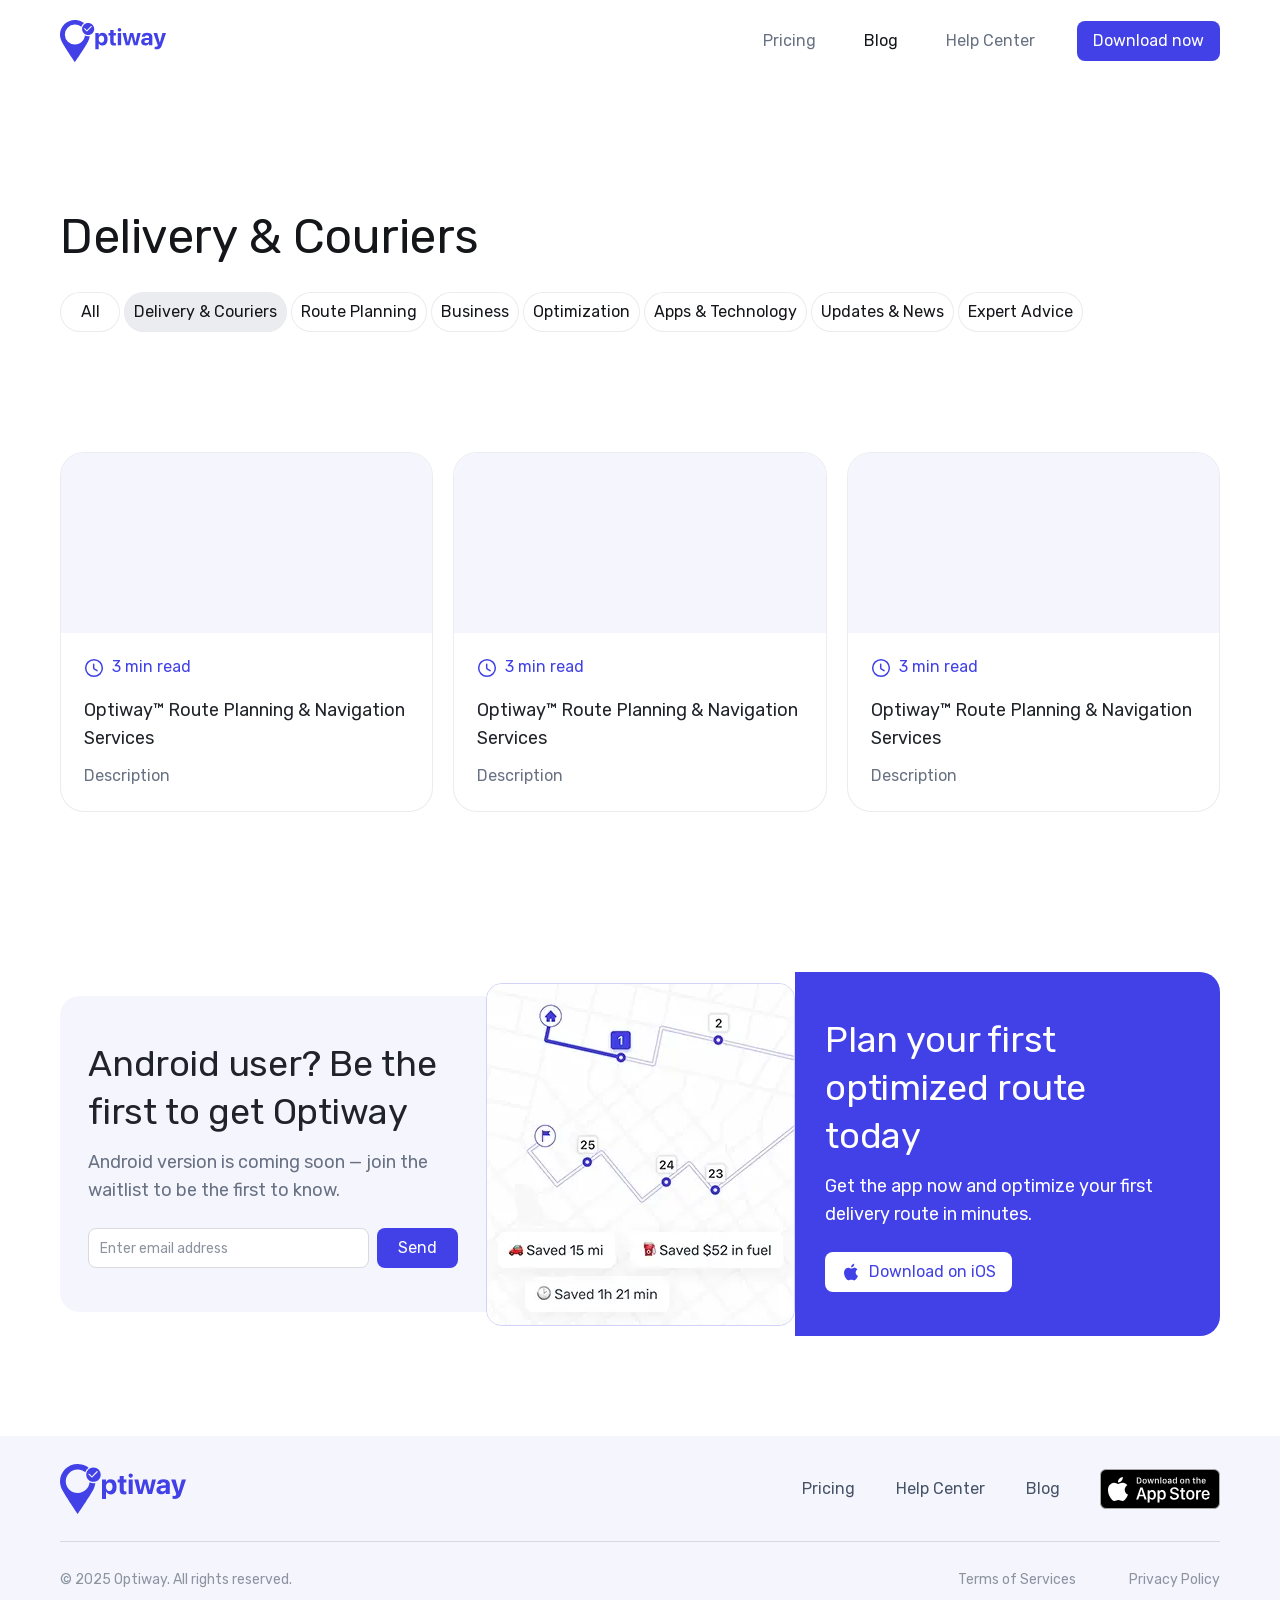
==== commit 9b3fd8a0: "added font" ====
--- a/blog-category.html
+++ b/blog-category.html
@@ -10,9 +10,11 @@
     <meta name="keywords" content="multiple route planner app, how to add multiple address in google maps, free route planner app for delivery drivers, fastest driving route, aa autoroute, fastest route, make a route, plan my route, plot a route, driving direction by car, routeplanners, circuit app, driving directions shortest route, delivery route planner, create itinerary map, driving directions mapquest, best route planner, route planning, apple maps route planner, route optimization, free route planner, google maps truck route, map a route, route planner, route mapper, plan a route on google maps, directions by car, route planner app, app to optimize route, mapquest get driving directions, best routing app, driving directions and maps, get driving directions, multiple stops google maps, mapquest directions, aa route planner, route maker app, route maps, best driving routes, direction app, map my route, best gps app, map routing app, route finder, google route planner, google navigation app, best driving routes">
     <link rel="canonical" href="https://optiway-app.com/">
 
-    <link rel="preconnect" href="https://fonts.googleapis.com">
-    <link rel="preconnect" href="https://fonts.gstatic.com" crossorigin>
-    <link href="https://fonts.googleapis.com/css2?family=Rubik:ital,wght@0,300..900;1,300..900&display=swap" rel="stylesheet">
+    <link rel="preload" href="./assets/fonts/rubik-regular.woff2" as="font" type="font/woff2" crossorigin>
+    <style>
+        @font-face {font-family: 'Rubik';font-style: normal;font-weight: 300 900;font-display: swap;src: url('./assets/fonts/rubik-regular.woff2') format('woff2');unicode-range: U+0000-00FF, U+0131, U+0152-0153, U+02BB-02BC, U+02C6, U+02DA, U+02DC, U+0304, U+0308, U+0329, U+2000-206F, U+20AC, U+2122, U+2191, U+2193, U+2212, U+2215, U+FEFF, U+FFFD;}
+        @font-face {font-family: 'Rubik';font-style: italic;font-weight: 300 900;font-display: swap;src: url('./assets/fonts/rubik-italic.woff2') format('woff2');unicode-range: U+0000-00FF, U+0131, U+0152-0153, U+02BB-02BC, U+02C6, U+02DA, U+02DC, U+0304, U+0308, U+0329, U+2000-206F, U+20AC, U+2122, U+2191, U+2193, U+2212, U+2215, U+FEFF, U+FFFD;}
+    </style>
 
     <link href="assets/css/style.css" rel="stylesheet">
 
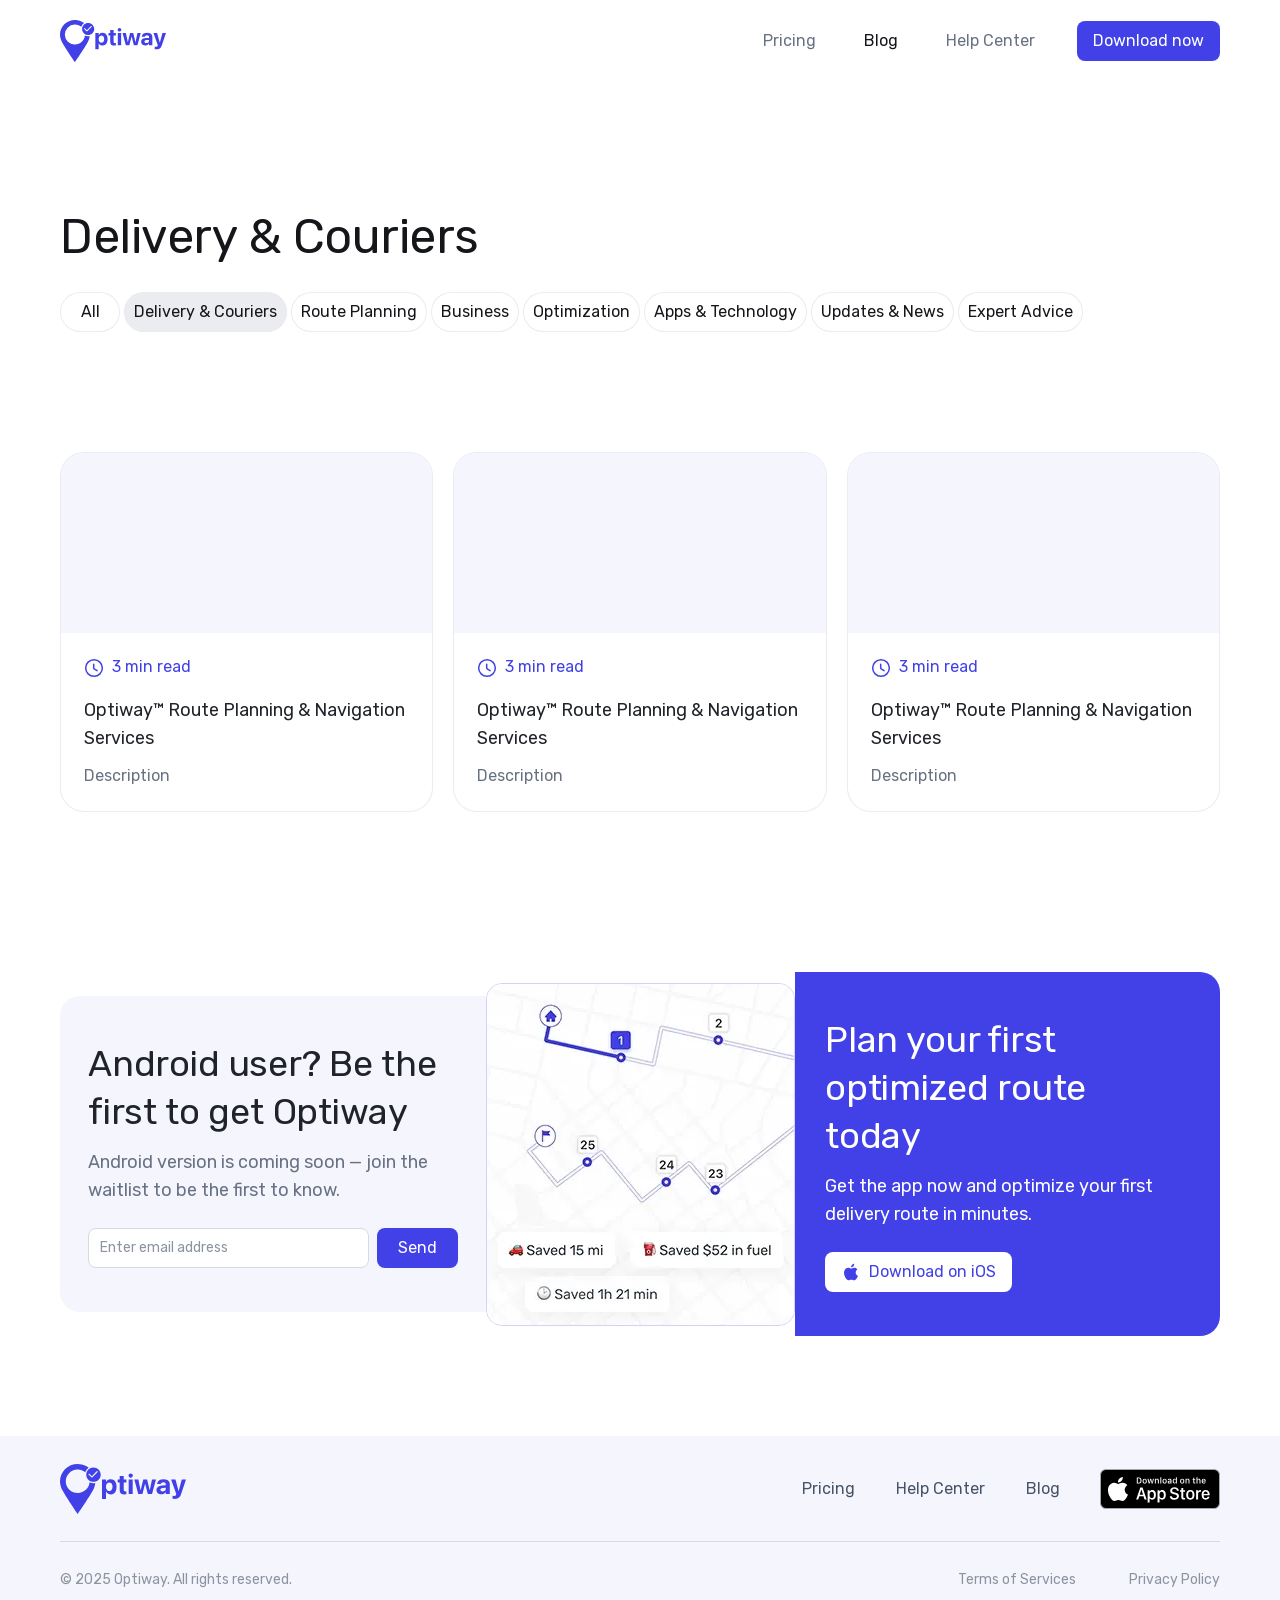
==== commit b25302a4: "update" ====
--- a/blog-category.html
+++ b/blog-category.html
@@ -10,7 +10,7 @@
     <meta name="keywords" content="multiple route planner app, how to add multiple address in google maps, free route planner app for delivery drivers, fastest driving route, aa autoroute, fastest route, make a route, plan my route, plot a route, driving direction by car, routeplanners, circuit app, driving directions shortest route, delivery route planner, create itinerary map, driving directions mapquest, best route planner, route planning, apple maps route planner, route optimization, free route planner, google maps truck route, map a route, route planner, route mapper, plan a route on google maps, directions by car, route planner app, app to optimize route, mapquest get driving directions, best routing app, driving directions and maps, get driving directions, multiple stops google maps, mapquest directions, aa route planner, route maker app, route maps, best driving routes, direction app, map my route, best gps app, map routing app, route finder, google route planner, google navigation app, best driving routes">
     <link rel="canonical" href="https://optiway-app.com/">
 
-    <link rel="preload" href="./assets/fonts/rubik-regular.woff2" as="font" type="font/woff2" crossorigin>
+    <link rel="preload" href="assets/fonts/rubik-regular.woff2" as="font" type="font/woff2" crossorigin>
     <style>
         @font-face {font-family: 'Rubik';font-style: normal;font-weight: 300 900;font-display: swap;src: url('./assets/fonts/rubik-regular.woff2') format('woff2');unicode-range: U+0000-00FF, U+0131, U+0152-0153, U+02BB-02BC, U+02C6, U+02DA, U+02DC, U+0304, U+0308, U+0329, U+2000-206F, U+20AC, U+2122, U+2191, U+2193, U+2212, U+2215, U+FEFF, U+FFFD;}
         @font-face {font-family: 'Rubik';font-style: italic;font-weight: 300 900;font-display: swap;src: url('./assets/fonts/rubik-italic.woff2') format('woff2');unicode-range: U+0000-00FF, U+0131, U+0152-0153, U+02BB-02BC, U+02C6, U+02DA, U+02DC, U+0304, U+0308, U+0329, U+2000-206F, U+20AC, U+2122, U+2191, U+2193, U+2212, U+2215, U+FEFF, U+FFFD;}
@@ -20,12 +20,12 @@
 
     <script src="assets/js/script.js" defer></script>
 
-    <link rel="icon" type="image/png" href="./assets/favicon/favicon-96x96.png" sizes="96x96">
-    <link rel="icon" type="image/svg+xml" href="./assets/favicon/favicon.svg">
-    <link rel="shortcut icon" href="./assets/favicon/favicon.ico">
-    <link rel="apple-touch-icon" sizes="180x180" href="./assets/favicon/apple-touch-icon.png">
+    <link rel="icon" type="image/png" href="assets/favicon/favicon-96x96.png" sizes="96x96">
+    <link rel="icon" type="image/svg+xml" href="assets/favicon/favicon.svg">
+    <link rel="shortcut icon" href="assets/favicon/favicon.ico">
+    <link rel="apple-touch-icon" sizes="180x180" href="assets/favicon/apple-touch-icon.png">
     <meta name="apple-mobile-web-app-title" content="Optiway">
-    <link rel="manifest" href="./assets/favicon/site.webmanifest">
+    <link rel="manifest" href="assets/favicon/site.webmanifest">
 </head>
 <body>
 
@@ -35,13 +35,13 @@
         <nav class="header__nav">
             <div class="header__space">
                 <menu class="header__menu">
+                    <li class="only-mobile"><a href="index.html">Home</a></li>
                     <li><a href="pricing.html">Pricing</a></li>
                     <li class="active"><a href="blog.html">Blog</a></li>
                     <li><a href="help.html" title="Help Center">Help Center</a></li>
                 </menu>
-                <div class="header__close"></div>
+                <div class="header__overlay"></div>
             </div>
-            <div class="header__overlay"></div>
         </nav>
         <div class="header__button">
             <a href="https://apps.apple.com/app/apple-store/id1641843155?pt=124257092&ct=website-2&mt=8" class="btn" target="_blank" rel="noopener noreferrer" title="Download now">Download<span>&nbsp;now</span></a>
--- a/assets/css/style.css
+++ b/assets/css/style.css
@@ -1,2 +1,2 @@
-html{line-height:1.15;-webkit-text-size-adjust:100%}body{margin:0}main{display:block}h1{font-size:2em;margin:.67em 0}hr{-webkit-box-sizing:content-box;box-sizing:content-box;height:0;overflow:visible}pre{font-family:monospace,monospace;font-size:1em}a{background-color:rgba(0,0,0,0)}abbr[title]{border-bottom:none;text-decoration:underline;-webkit-text-decoration:underline dotted;text-decoration:underline dotted}b,strong{font-weight:bolder}code,kbd,samp{font-family:monospace,monospace;font-size:1em}small{font-size:80%}sub,sup{font-size:75%;line-height:0;position:relative;vertical-align:baseline}sub{bottom:-0.25em}sup{top:-0.5em}img{border-style:none}button,input,optgroup,select,textarea{font-family:inherit;font-size:100%;line-height:1.15;margin:0}button,input{overflow:visible}button,select{text-transform:none}[type=button],[type=reset],[type=submit],button{-webkit-appearance:button}[type=button]::-moz-focus-inner,[type=reset]::-moz-focus-inner,[type=submit]::-moz-focus-inner,button::-moz-focus-inner{border-style:none;padding:0}[type=button]:-moz-focusring,[type=reset]:-moz-focusring,[type=submit]:-moz-focusring,button:-moz-focusring{outline:1px dotted ButtonText}fieldset{padding:.35em .75em .625em}legend{-webkit-box-sizing:border-box;box-sizing:border-box;color:inherit;display:table;max-width:100%;padding:0;white-space:normal}progress{vertical-align:baseline}textarea{overflow:auto}[type=checkbox],[type=radio]{-webkit-box-sizing:border-box;box-sizing:border-box;padding:0}[type=number]::-webkit-inner-spin-button,[type=number]::-webkit-outer-spin-button{height:auto}[type=search]{-webkit-appearance:textfield;outline-offset:-2px}[type=search]::-webkit-search-decoration{-webkit-appearance:none}::-webkit-file-upload-button{-webkit-appearance:button;font:inherit}details{display:block}summary{display:list-item}template{display:none}[hidden]{display:none}*,*::before,*::after{-webkit-box-sizing:border-box;box-sizing:border-box;-webkit-tap-highlight-color:rgba(0,0,0,0)}html{width:100%;height:100%;background:#fff;scroll-padding-top:76px;scroll-behavior:smooth}@media(min-width: 768px){html{scroll-padding-top:82px}}body{width:100%;min-width:320px;min-height:100%;display:-webkit-box;display:-ms-flexbox;display:flex;-webkit-box-orient:vertical;-webkit-box-direction:normal;-ms-flex-direction:column;flex-direction:column;overflow-x:hidden;font:16px/1.5 "Rubik",sans-serif;color:#394351;position:relative;z-index:1;background:#fff;font-optical-sizing:auto;text-rendering:optimizeLegibility;-webkit-font-smoothing:antialiased;-moz-osx-font-smoothing:grayscale}@media(min-width: 768px){body{font-size:18px;line-height:28px}}a{color:#4141e7;text-decoration:underline;text-decoration-thickness:.0625em;text-decoration-color:inherit;text-underline-offset:.167em;-webkit-transition:text-decoration-color .15s ease,color .3s ease;transition:text-decoration-color .15s ease,color .3s ease}@media(hover: hover){a:hover,a:focus{text-decoration-color:rgba(65,65,231,0)}}p{margin:0 0 12px;margin:0 0 16px}.lead{color:#20242a}.blank{padding:0;margin-top:16px;margin-bottom:16px;list-style:none}.blank li+li{margin-top:12px}@media(min-width: 768px){.blank li+li{margin-top:8px}}h1,h2,h3,h4,h5,h6,.h1,.h2,.h3,.h4,.h5,.h6{margin:0 0 12px;margin:0 0 16px;font-family:"Rubik",sans-serif;font-weight:normal}h1,.h1{font-size:36px;line-height:48px;letter-spacing:-0.005em;color:#141619;text-align:center}@media(max-width: 369.98px){h1,.h1{font-size:32px}}@media(min-width: 768px){h1,.h1{font-size:48px;line-height:70px;letter-spacing:-0.01em}}@media(min-width: 1280px){h1,.h1{letter-spacing:-0.01em}}h2,.h2{font-size:28px;line-height:36px;color:#20242a}@media(min-width: 768px){h2,.h2{font-size:36px;line-height:48px;letter-spacing:-0.005em}}h3,.h3{font-size:28px;line-height:36px;color:#20242a}h4,.h4{font-size:24px;line-height:32px;color:#20242a}h5,.h5{font-size:18px;line-height:28px;color:#20242a}.hidden{display:none}hr{height:1px;border:none;background-color:#ebecf0}.container{max-width:552px;padding:0 16px;margin:0 auto}@media(min-width: 768px){.container{max-width:736px}}@media(min-width: 992px){.container{max-width:992px}}@media(min-width: 1280px){.container{max-width:1200px;padding:0 20px}}.header{width:100%;min-width:320px;max-width:1920px;height:76px;padding:16px 0;margin:0 auto;position:sticky;top:0;left:0;z-index:100;background:#fff}@media(min-width: 768px){.header{height:82px;padding:20px 0}}.header .container{display:-webkit-box;display:-ms-flexbox;display:flex;-webkit-box-pack:justify;-ms-flex-pack:justify;justify-content:space-between;-webkit-box-align:center;-ms-flex-align:center;align-items:center;gap:20px}@media(max-width: 369.98px){.header .container{gap:16px}}@media(max-width: 1279.98px){.header .container{max-width:1224px}}@media(max-width: 1279.98px)and (min-width: 768px){.header .container{padding-right:32px;padding-left:32px}}.header__title{width:0;height:0;overflow:hidden;position:absolute;top:0;left:0;visibility:hidden;cursor:default;-webkit-touch-callout:none;-webkit-user-select:none;-moz-user-select:none;-ms-user-select:none;user-select:none}.header__logo{padding:0;margin:0;position:relative;display:block}.header__logo a{display:block;outline:none}.header__logo img{width:92px;height:36px;display:block;-webkit-touch-callout:none;-webkit-user-select:none;-moz-user-select:none;-ms-user-select:none;user-select:none;-webkit-user-drag:none;user-drag:none}@media(min-width: 768px){.header__logo img{width:106px;height:42px}}@media(max-width: 767.98px){.header__nav{min-width:320px;display:none;overflow:hidden;position:fixed;top:0;bottom:0;left:0;right:0;z-index:50}.header__nav.visible{display:-webkit-box;display:-ms-flexbox;display:flex}.header__nav.open .header__overlay{opacity:.5}.header__nav.open .header__space{-webkit-transform:translate3d(0, 0, 0);transform:translate3d(0, 0, 0)}}@media(min-width: 768px){.header__nav{margin-left:auto}}.header__overlay{position:absolute;top:0;right:0;bottom:0;left:0;z-index:-1;background:#0d1217;opacity:0;-webkit-transition:opacity .4s ease;transition:opacity .4s ease}@media(max-width: 767.98px){.header__space{width:80%;max-width:320px;padding:24px 12px;display:-webkit-box;display:-ms-flexbox;display:flex;-webkit-box-orient:vertical;-webkit-box-direction:normal;-ms-flex-direction:column;flex-direction:column;-webkit-box-pack:stretch;-ms-flex-pack:stretch;justify-content:stretch;position:relative;z-index:5;background:#000;-webkit-transform:translate3d(-100%, 0, 0);transform:translate3d(-100%, 0, 0);-webkit-transition:-webkit-transform .4s ease;transition:-webkit-transform .4s ease;transition:transform .4s ease;transition:transform .4s ease, -webkit-transform .4s ease}}@media(min-width: 768px){.header__space{height:100%;display:-webkit-box;display:-ms-flexbox;display:flex;-webkit-box-pack:center;-ms-flex-pack:center;justify-content:center;-webkit-box-align:center;-ms-flex-align:center;align-items:center}}.header__menu{padding:0;margin:0;list-style:none}@media(min-width: 768px){.header__menu{margin-right:14px;display:-webkit-box;display:-ms-flexbox;display:flex;gap:32px;font-size:16px;line-height:24px;letter-spacing:.001em}}.header__menu a{padding:2px 8px;border-radius:4px;display:block;color:#687283;text-decoration:none;-webkit-transition:color .3s ease,background-color .3s ease;transition:color .3s ease,background-color .3s ease;outline:none}@media(hover: hover){.header__menu a:hover,.header__menu a:focus{color:#465366;background:#f5f5fe}}.header__menu li.active a{color:#141619;background:none}.header__button{margin-left:auto}@media(min-width: 768px){.header__button{margin-left:0}}.header__button .btn{gap:0}@media(max-width: 767.98px){.header__button .btn span{display:none}}.header__close{width:48px;height:48px;position:absolute;top:8px;right:8px;z-index:5;background:#000 url("data:image/svg+xml,%3Csvg width='30' height='30' fill='none' xmlns='http://www.w3.org/2000/svg'%3E%3Cpath fill-rule='evenodd' clip-rule='evenodd' d='M15.82 14.184V6h-1.636v8.184H6v1.636h8.184V24h1.636v-8.18H24v-1.636h-8.18Z' fill='%23fff'/%3E%3C/svg%3E") no-repeat center center;-webkit-transform:rotate(45deg);transform:rotate(45deg);-webkit-transition:-webkit-transform .15s ease;transition:-webkit-transform .15s ease;transition:transform .15s ease;transition:transform .15s ease, -webkit-transform .15s ease;cursor:pointer}@media(min-width: 768px){.header__close{display:none}}.header__toggle{width:44px;height:44px;position:relative;cursor:pointer}@media(min-width: 768px){.header__toggle{display:none}}.header__toggle span{display:block;position:absolute;top:0;right:0;bottom:0;left:0}.header__toggle::before,.header__toggle span::before,.header__toggle span::after{content:"";display:block;overflow:hidden;width:20px;height:1.5px;border-radius:2px;margin:auto;position:absolute;top:0;right:0;bottom:0;left:0;background:#8c94a0}.header__toggle span::before{top:10px}.header__toggle span::after{bottom:10px}.page--home{padding-top:0}.footer{padding:28px 0;margin-top:auto;background-color:#f5f5fe}.footer .container{position:relative}@media(min-width: 768px){.footer .container{display:-webkit-box;display:-ms-flexbox;display:flex;-ms-flex-wrap:wrap;flex-wrap:wrap;-webkit-box-align:center;-ms-flex-align:center;align-items:center;gap:0 40px}}@media(max-width: 1279.98px){.footer .container{max-width:1224px;padding-right:32px;padding-left:32px}}@media(max-width: 369.98px){.footer .container{padding-right:16px;padding-left:16px}}.footer__logo{margin:0 0 19px}@media(min-width: 768px){.footer__logo{margin:0}}.footer__logo img{width:126px;height:50px;display:block;-webkit-touch-callout:none;-webkit-user-select:none;-moz-user-select:none;-ms-user-select:none;user-select:none;-webkit-user-drag:none;user-drag:none}@media(max-width: 767.98px){.footer__download{position:absolute;top:0;right:32px;z-index:10}}@media(max-width: 369.98px){.footer__download{right:16px}}.footer__download a{display:block}.footer__download img{width:120px;height:40px;display:block;-webkit-user-drag:none;user-drag:none;-webkit-touch-callout:none;-webkit-user-select:none;-moz-user-select:none;-ms-user-select:none;user-select:none}.footer__line{width:100%;height:1px;margin:28px 0;border:none;background-color:#d7dadf;font-size:14px;line-height:20px}@media(min-width: 992px){.footer__line{margin-top:27px}}.footer__menu{padding:0;margin:0;list-style:none;font-size:16px;line-height:24px}@media(min-width: 768px){.footer__menu{margin-left:auto;display:-webkit-box;display:-ms-flexbox;display:flex;gap:41px}}@media(max-width: 767.98px){.footer__menu li{margin-bottom:20px}}.footer__menu li a{color:#465366;text-decoration:none;outline:none}@media(hover: hover){.footer__menu li a:hover,.footer__menu li a:focus{color:#141619}}.footer__copyright{margin:0;font-size:14px;line-height:20px;color:#8c94a0}.footer__links{margin:20px 0 0;list-style:none;padding:0;font-size:14px;line-height:20px;display:-webkit-box;display:-ms-flexbox;display:flex;gap:53px}@media(min-width: 768px){.footer__links{margin-top:0;margin-left:auto;white-space:nowrap}}.footer__links li a{color:#8c94a0;text-decoration:none;outline:none}@media(hover: hover){.footer__links li a:hover,.footer__links li a:focus{color:#465366}}.btn{padding:8px 16px;border:none;border-radius:8px;display:-webkit-inline-box;display:-ms-inline-flexbox;display:inline-flex;-webkit-box-orient:horizontal;-webkit-box-direction:normal;-ms-flex-direction:row;flex-direction:row;-webkit-box-pack:center;-ms-flex-pack:center;justify-content:center;-webkit-box-align:center;-ms-flex-align:center;align-items:center;gap:8px;font-size:16px;line-height:1.5;color:#fff;text-align:center;text-decoration:none;background:#4141e7;-webkit-transition:color .3s ease,background-color .3s ease,-webkit-box-shadow .3s ease;transition:color .3s ease,background-color .3s ease,-webkit-box-shadow .3s ease;transition:color .3s ease,box-shadow .3s ease,background-color .3s ease;transition:color .3s ease,box-shadow .3s ease,background-color .3s ease,-webkit-box-shadow .3s ease;outline:none;cursor:pointer}@media(hover: hover){.btn:not([disabled]):hover,.btn:not([disabled]):focus{background-color:#1b1b96}}.btn[disabled]{opacity:.3;cursor:default}.btn--large{font-size:18px;line-height:28px}.btn--outline{color:#465366;background:#fff;-webkit-box-shadow:0 0 0 1px inset #d7dadf;box-shadow:0 0 0 1px inset #d7dadf}@media(hover: hover){.btn--outline:not([disabled]):hover,.btn--outline:not([disabled]):focus{-webkit-box-shadow:0 0 0 1px inset #8c94a0;box-shadow:0 0 0 1px inset #8c94a0;background-color:#fff}}.btn--white{color:#4141e7;background-color:#fff}@media(hover: hover){.btn--white:not([disabled]):hover,.btn--white:not([disabled]):focus{color:#4141e7;background-color:#fff}}.form{display:-webkit-box;display:-ms-flexbox;display:flex;-ms-flex-wrap:wrap;flex-wrap:wrap;gap:16px}.form-group{width:100%;position:relative}.form-group::after{content:"";display:table;clear:both}.form-half{-ms-flex-preferred-size:calc(50% - 8px);flex-basis:calc(50% - 8px)}.form-error-message{padding-left:20px;margin:4px 0 0;display:block;position:relative;font:12px/1.5 "Inter","Rubik",sans-serif;letter-spacing:-0.01em;color:#e53e3e;background:url("data:image/svg+xml,%3Csvg xmlns='http://www.w3.org/2000/svg' width='16' height='16' fill='none' viewBox='0 0 16 16'%3E%3Cpath stroke='%23e53e3e' stroke-linecap='round' stroke-linejoin='round' d='M8 5.167v3.5M14.054 5.72v4.56c0 .747-.4 1.44-1.047 1.82l-3.96 2.287a2.11 2.11 0 0 1-2.1 0L2.987 12.1a2.1 2.1 0 0 1-1.047-1.82V5.72c0-.747.4-1.44 1.047-1.82l3.96-2.287a2.11 2.11 0 0 1 2.1 0l3.96 2.287a2.11 2.11 0 0 1 1.047 1.82M8 10.8v.067'/%3E%3C/svg%3E") no-repeat 1px 0;cursor:default;-webkit-touch-callout:none;-webkit-user-select:none;-moz-user-select:none;-ms-user-select:none;user-select:none;-webkit-user-drag:none;user-drag:none}.form-control{width:100%;padding:8.5px 11px 8px;border:1px solid #d7dadf;border-radius:8px;font:15px/21.5px "Inter","Rubik",sans-serif;color:#20242a;background:#fff;outline:none;-webkit-transition:border-color .3s ease;transition:border-color .3s ease}@media(min-width: 768px){.form-control{font-size:14px}}.form-control::-webkit-input-placeholder{color:#8c94a0;opacity:1;-webkit-transition:opacity .3s ease;transition:opacity .3s ease;-webkit-touch-callout:none;-webkit-user-select:none;-moz-user-select:none;-ms-user-select:none;user-select:none}.form-control::-moz-placeholder{color:#8c94a0;opacity:1;-moz-transition:opacity .3s ease;transition:opacity .3s ease;-webkit-touch-callout:none;-webkit-user-select:none;-moz-user-select:none;-ms-user-select:none;user-select:none}.form-control:-ms-input-placeholder{color:#8c94a0;opacity:1;-ms-transition:opacity .3s ease;transition:opacity .3s ease;-webkit-touch-callout:none;-webkit-user-select:none;-moz-user-select:none;-ms-user-select:none;user-select:none}.form-control::-ms-input-placeholder{color:#8c94a0;opacity:1;-ms-transition:opacity .3s ease;transition:opacity .3s ease;-webkit-touch-callout:none;-webkit-user-select:none;-moz-user-select:none;-ms-user-select:none;user-select:none}.form-control::placeholder{color:#8c94a0;opacity:1;-webkit-transition:opacity .3s ease;transition:opacity .3s ease;-webkit-touch-callout:none;-webkit-user-select:none;-moz-user-select:none;-ms-user-select:none;user-select:none}.form-control:focus{border-color:#4141e7}.form-control:focus::-webkit-input-placeholder{opacity:0}.form-control:focus::-moz-placeholder{opacity:0}.form-control:focus:-ms-input-placeholder{opacity:0}.form-control:focus::-ms-input-placeholder{opacity:0}.form-control:focus::placeholder{opacity:0}.form-control[disabled]{border-color:#ebecf0;background:#f5f5fe}.form-control.form-error{border-color:#e53e3e}.form textarea{padding-top:8px;resize:none}.stars{width:149px;height:28px;position:relative}.stars::before{content:"";display:block;overflow:hidden;position:relative;z-index:1;-webkit-filter:grayscale(100%);filter:grayscale(100%)}.stars::before,.stars div{width:100%;height:100%;position:relative;z-index:3;background:url("data:image/svg+xml,%3Csvg xmlns='http://www.w3.org/2000/svg' width='149' height='28' fill='none' viewBox='0 0 149 28'%3E%3Cpath fill='%23ffe144' d='M13.577 2.22c.341-.821 1.505-.821 1.846 0l2.545 6.12a1 1 0 0 0 .844.612l6.606.53c.887.07 1.246 1.177.57 1.756l-5.032 4.311a1 1 0 0 0-.323.992l1.538 6.447c.207.865-.735 1.549-1.494 1.085l-5.656-3.455a1 1 0 0 0-1.042 0l-5.656 3.455c-.76.464-1.7-.22-1.494-1.085l1.538-6.447a1 1 0 0 0-.323-.992l-5.033-4.311c-.675-.579-.316-1.685.57-1.756l6.607-.53a1 1 0 0 0 .843-.613zM43.577 2.22c.341-.821 1.505-.821 1.846 0l2.545 6.12a1 1 0 0 0 .844.612l6.606.53c.887.07 1.246 1.177.57 1.756l-5.032 4.311a1 1 0 0 0-.323.992l1.538 6.447c.206.865-.735 1.549-1.494 1.085l-5.656-3.455a1 1 0 0 0-1.042 0l-5.656 3.455c-.76.464-1.7-.22-1.494-1.085l1.538-6.447a1 1 0 0 0-.322-.992l-5.034-4.311c-.675-.579-.316-1.685.57-1.756l6.607-.53a1 1 0 0 0 .843-.613zM73.577 2.22c.341-.821 1.505-.821 1.846 0l2.546 6.12a1 1 0 0 0 .843.612l6.606.53c.887.07 1.246 1.177.57 1.756l-5.032 4.311a1 1 0 0 0-.323.992l1.538 6.447c.206.865-.735 1.549-1.494 1.085l-5.656-3.455a1 1 0 0 0-1.042 0l-5.656 3.455c-.76.464-1.7-.22-1.494-1.085l1.538-6.447a1 1 0 0 0-.323-.992l-5.033-4.311c-.675-.579-.316-1.685.57-1.756l6.607-.53a1 1 0 0 0 .843-.613zM103.577 2.22c.341-.821 1.505-.821 1.846 0l2.545 6.12a1 1 0 0 0 .844.612l6.606.53c.887.07 1.246 1.177.571 1.756l-5.033 4.311a1 1 0 0 0-.323.992l1.538 6.447c.207.865-.735 1.549-1.494 1.085l-5.656-3.455a1 1 0 0 0-1.042 0l-5.656 3.455c-.76.464-1.7-.22-1.494-1.085l1.538-6.447a1 1 0 0 0-.323-.992l-5.033-4.311c-.675-.579-.316-1.685.57-1.756l6.607-.53a1 1 0 0 0 .844-.613zM133.577 2.22c.341-.821 1.505-.821 1.846 0l2.545 6.12a1 1 0 0 0 .844.612l6.606.53c.887.07 1.246 1.177.571 1.756l-5.033 4.311a1 1 0 0 0-.323.992l1.538 6.447c.207.865-.735 1.549-1.494 1.085l-5.656-3.455a1 1 0 0 0-1.042 0l-5.656 3.455c-.759.464-1.701-.22-1.494-1.085l1.538-6.447a1 1 0 0 0-.323-.992l-5.033-4.311c-.675-.579-.316-1.685.571-1.756l6.606-.53a1 1 0 0 0 .844-.613z'/%3E%3C/svg%3E") no-repeat top left}.stars div{position:absolute;top:0;left:0}.head{margin-bottom:40px;color:#465366}.head>*:last-child{margin-bottom:0}.head--center{text-align:center}@media(max-width: 767.98px){.head--smaller{margin-bottom:20px}}@media(max-width: 991.98px){.head--smaller h2,.head--smaller .h2{font-size:28px;line-height:36px}}@media(max-width: 767.98px){.head--smaller h2,.head--smaller .h2{font-size:24px;line-height:32px}}.tags{padding:0 16px;margin:0 -16px;list-style:none;font-size:14px;line-height:20px;letter-spacing:.001em;display:-webkit-box;display:-ms-flexbox;display:flex;gap:8px;overflow:hidden;overflow-x:scroll;-webkit-overflow-scrolling:touch;scrollbar-width:none}.tags::-webkit-scrollbar{display:none}@media(min-width: 768px){.tags{font-size:16px;line-height:24px;-ms-flex-wrap:wrap;flex-wrap:wrap;overflow:visible}}@media(min-width: 1280px){.tags{gap:4px;letter-spacing:0}}.tags li a{padding:8px 10px;border-radius:40px;-webkit-box-shadow:inset 0 0 0 1px #ebecf0;box-shadow:inset 0 0 0 1px #ebecf0;display:block;color:#141619;text-align:center;text-decoration:none;white-space:nowrap;-webkit-transition:color .3s ease,background-color .3s ease,-webkit-box-shadow .3s ease;transition:color .3s ease,background-color .3s ease,-webkit-box-shadow .3s ease;transition:color .3s ease,box-shadow .3s ease,background-color .3s ease;transition:color .3s ease,box-shadow .3s ease,background-color .3s ease,-webkit-box-shadow .3s ease}@media(min-width: 768px){.tags li a{min-width:60px}}@media(hover: hover){.tags li:not(.active) a:not([disabled]):hover,.tags li:not(.active) a:not([disabled]):focus{-webkit-box-shadow:0 0 0 1px inset #8c94a0;box-shadow:0 0 0 1px inset #8c94a0;background-color:#fff}}.tags li.active a{background-color:#ebecf0;cursor:default}.meta{position:relative}@media(min-width: 768px){.meta{padding-top:20px}}@media(min-width: 992px){.meta{padding-bottom:20px;position:sticky;top:82px;background:#fff}}@media(min-width: 768px){.meta-columns{display:-webkit-box;display:-ms-flexbox;display:flex;-webkit-box-pack:justify;-ms-flex-pack:justify;justify-content:space-between;gap:32px 16px}}@media(min-width: 992px){.meta-columns{margin-bottom:24px;-ms-flex-wrap:wrap;flex-wrap:wrap}.meta-columns .meta-item{margin-bottom:0;-webkit-box-flex:0;-ms-flex:0 0 calc(50% - 10px);flex:0 0 calc(50% - 10px)}}.meta-item{margin-bottom:24px;color:#20242a}@media(min-width: 768px){.meta-item{font-size:16px;line-height:1.5}}.meta-item strong{margin-bottom:12px;display:block;font-weight:normal;text-transform:uppercase;color:#687283;cursor:default}.meta-item .social{margin-top:16px}.meta>.meta-item:last-child{margin-bottom:0}.meta-tags{padding:0 0 8px;margin:0;list-style:none;font-size:14px;line-height:20px;letter-spacing:.001em;display:-webkit-box;display:-ms-flexbox;display:flex;-ms-flex-wrap:wrap;flex-wrap:wrap;gap:8px 4px}@media(min-width: 1280px){.meta-tags{gap:4px}}.meta-tags li{padding:6px 12px;border-radius:40px;display:block;color:#141619;white-space:nowrap;background-color:#ebecf0;cursor:default}.meta-links{padding:0;margin:-8px 0 -12px;list-style:none}@media(min-width: 768px){.meta-links{margin-bottom:-4px}}.meta-links li{padding:12px 0}.meta-links li+li{-webkit-box-shadow:0 -1px 0 0 #ebecf0;box-shadow:0 -1px 0 0 #ebecf0}.meta-links a{display:block;color:#687283;text-decoration:none;outline:none}@media(hover: hover){.meta-links a:hover{color:#20242a}}.meta-links a:focus,.meta-links a:active{color:#20242a}.meta-links li.active a{color:#20242a}.social{padding:0;margin:0;list-style:none;display:-webkit-box;display:-ms-flexbox;display:flex;-webkit-box-align:center;-ms-flex-align:center;align-items:center;gap:16px}.social a{display:block;outline:none}@media(hover: hover){.social a:hover svg,.social a:focus svg{opacity:.8}}.social svg{display:block;opacity:.4;-webkit-transition:opacity .3s ease;transition:opacity .3s ease}.helpful{margin:0;display:-webkit-box;display:-ms-flexbox;display:flex;gap:16px;font-size:18px;line-height:28px;color:#8c94a0}.helpful em{font-style:normal;display:block}.helpful a{display:block}.helpful svg{display:block}.questions{padding:20px;border-radius:20px;margin-top:40px;position:relative;color:#8c94a0;background:#f5f5fe}.questions h5{margin-bottom:6px}.questions p{margin:0 0 -6px;line-height:36px}.page-header{padding:60px 0 40px}@media(min-width: 768px){.page-header{padding-top:80px}}@media(min-width: 1280px){.page-header{padding-top:120px}}.page-header h1{margin-bottom:20px;text-align:left}@media(min-width: 768px)and (max-width: 1279.98px){.page-header--smaller h1{font-size:36px;line-height:48px;letter-spacing:-0.005em}}.page-header--center{text-align:center}.page-header--center h1{text-align:center}.page-header--help{padding-top:80px;text-align:center}.page-header--help h1{margin-bottom:12px;text-align:center}@media(max-width: 1279.98px){.page-header--help h1{font-size:28px;line-height:36px}}@media(max-width: 1279.98px)and (min-width: 768px){.page-header--help h1{font-size:36px;line-height:48px;letter-spacing:-0.005em}}.page-header--help *:last-child{margin-bottom:0}.hero{padding:60px 0}@media(min-width: 768px){.hero{padding:80px 0}}@media(min-width: 992px){.hero{display:-webkit-box;display:-ms-flexbox;display:flex;gap:16px;-webkit-box-align:center;-ms-flex-align:center;align-items:center}}@media(min-width: 1280px){.hero{gap:24px}}.hero__content{text-align:center}@media(min-width: 768px)and (max-width: 991.98px){.hero__content{max-width:600px;margin:0 auto}}@media(min-width: 992px){.hero__content{text-align:left}}.hero__rating{margin-bottom:1.5rem;display:-webkit-box;display:-ms-flexbox;display:flex;-webkit-box-pack:center;-ms-flex-pack:center;justify-content:center;-webkit-box-align:center;-ms-flex-align:center;align-items:center;gap:.5rem;font-size:16px;line-height:1.5em;color:#687283;cursor:default}@media(max-width: 369.98px){.hero__rating{font-size:14px;gap:.25rem}}@media(min-width: 992px){.hero__rating{-webkit-box-pack:start;-ms-flex-pack:start;justify-content:flex-start}}.hero__rating em{display:block;position:relative;font-style:normal}@media(max-width: 369.98px){.hero__rating em{top:1px}}.hero__heading{margin-bottom:.75rem;text-align:inherit}.hero__subheading{margin:0;text-align:inherit;color:#394351}@media(min-width: 370px){.hero__subheading{font-size:18px;line-height:28px}}@media(min-width: 768px)and (max-width: 991.98px){.hero__subheading{max-width:500px;margin:0 auto}}.hero__buttons{margin-top:1.5rem;display:-webkit-box;display:-ms-flexbox;display:flex;-webkit-box-orient:vertical;-webkit-box-direction:normal;-ms-flex-direction:column;flex-direction:column;-webkit-box-align:center;-ms-flex-align:center;align-items:center;gap:1rem}@media(min-width: 768px){.hero__buttons{-webkit-box-orient:horizontal;-webkit-box-direction:normal;-ms-flex-direction:row;flex-direction:row;-webkit-box-pack:center;-ms-flex-pack:center;justify-content:center}}@media(min-width: 992px){.hero__buttons{-webkit-box-pack:start;-ms-flex-pack:start;justify-content:flex-start}}.hero__buttons .btn{white-space:nowrap}@media(max-width: 767.98px){.hero__buttons .btn{width:232px}}.hero__buttons .btn--outline{color:#394351}.hero__image{width:100%;margin-top:40px;display:block}@media(min-width: 992px){.hero__image{width:460px;margin-top:0;-ms-flex-negative:0;flex-shrink:0}}@media(min-width: 1280px){.hero__image{width:520px}}.hero__image img{max-width:100%;border-radius:16px;margin:0 auto;display:block;-webkit-touch-callout:none;-webkit-user-select:none;-moz-user-select:none;-ms-user-select:none;user-select:none}@media(max-width: 369.98px){.hero__image img{width:337px;height:auto;aspect-ratio:337/262}}@media(min-width: 572px){.hero__image img{border-radius:24px;aspect-ratio:520/404}}@media(min-width: 572px)and (max-width: 1279.98px){.hero__image img{height:auto}}.stats{padding:40px 0;margin:0;list-style:none;display:-webkit-box;display:-ms-flexbox;display:flex;-webkit-box-align:center;-ms-flex-align:center;align-items:center;-webkit-box-orient:vertical;-webkit-box-direction:normal;-ms-flex-direction:column;flex-direction:column;gap:20px}@media(min-width: 768px){.stats{-webkit-box-orient:horizontal;-webkit-box-direction:normal;-ms-flex-direction:row;flex-direction:row;-webkit-box-pack:justify;-ms-flex-pack:justify;justify-content:space-between}}@media(min-width: 992px){.stats{padding-right:20px;padding-left:20px}}.stats li{width:226px;padding-left:64px;position:relative;display:-webkit-box;display:-ms-flexbox;display:flex;-webkit-box-orient:vertical;-webkit-box-direction:normal;-ms-flex-direction:column;flex-direction:column;gap:8px}@media(max-width: 767.98px){.stats li:first-child{padding-left:60px}}@media(min-width: 768px){.stats li{padding-left:60px}.stats li:nth-child(2){padding-left:62px}.stats li:nth-child(2) svg{left:-3px}.stats li:nth-child(3) svg{left:-5px}}@media(min-width: 1280px){.stats li{padding-left:61px}.stats li:nth-child(2){padding-left:64px}.stats li:nth-child(2) svg{left:0}.stats li:nth-child(3){padding-left:63px}.stats li:nth-child(3) svg{left:-2px}}.stats li svg{height:48px;position:absolute;top:50%;left:0;-webkit-transform:translateY(-50%);transform:translateY(-50%)}.stats li em{display:block;font-size:28px;line-height:36px;font-style:normal;letter-spacing:-0.005em;color:#20242a}@media(min-width: 768px){.stats li em{font-weight:400;font-size:36px;line-height:48px}}.stats li span{margin-right:-5px;display:block;font-size:18px;line-height:28px}.feature{padding:60px 0}@media(min-width: 768px){.feature{padding:80px 0}}@media(min-width: 992px){.feature{display:-webkit-box;display:-ms-flexbox;display:flex;gap:16px;-webkit-box-align:center;-ms-flex-align:center;align-items:center}}@media(min-width: 1280px){.feature{gap:24px}}.feature__content{color:#465366;text-align:center}@media(min-width: 992px){.feature__content{text-align:left}}@media(min-width: 768px){.feature__content p{margin-bottom:8px}}.feature__content .btn{margin-top:12px}@media(min-width: 768px){.feature__content .btn{margin-top:16px}}.feature__image{width:100%;margin-top:40px;display:block}@media(min-width: 992px){.feature__image{width:460px;margin-top:0;-ms-flex-negative:0;flex-shrink:0}}@media(min-width: 1280px){.feature__image{width:627px}}.feature__image img{max-width:100%;border-radius:16px;margin:0 auto;display:block;-webkit-touch-callout:none;-webkit-user-select:none;-moz-user-select:none;-ms-user-select:none;user-select:none}@media(max-width: 369.98px){.feature__image img{width:343px;height:auto;aspect-ratio:343/288}}@media(min-width: 572px){.feature__image img{border-radius:24px;aspect-ratio:627/524}}@media(min-width: 572px)and (max-width: 1279.98px){.feature__image img{height:auto}}.steps{padding:60px 0}@media(min-width: 768px){.steps{padding:100px 0}}@media(min-width: 1280px){.steps{padding:100px 0}}.steps__list{padding-top:24px;display:-webkit-box;display:-ms-flexbox;display:flex;-webkit-box-orient:vertical;-webkit-box-direction:normal;-ms-flex-direction:column;flex-direction:column;gap:44px 20px}@media(min-width: 768px){.steps__list{-webkit-box-orient:horizontal;-webkit-box-direction:normal;-ms-flex-direction:row;flex-direction:row;-webkit-box-pack:start;-ms-flex-pack:start;justify-content:flex-start}}@media(min-width: 768px)and (max-width: 991.98px){.steps__list{-ms-flex-wrap:wrap;flex-wrap:wrap}}.step{max-width:342px;min-height:400px;padding:48px 20px 0 20px;border-radius:24px;margin:0 auto;position:relative;display:-webkit-box;display:-ms-flexbox;display:flex;-webkit-box-orient:vertical;-webkit-box-direction:normal;-ms-flex-direction:column;flex-direction:column;color:#465366;background:#f5f5fe}@media(min-width: 768px){.step{-ms-flex-preferred-size:calc(50% - 10px);flex-basis:calc(50% - 10px);max-width:none;margin:0;font-size:16px;line-height:1.5}}.step::before{content:"";display:block;overflow:hidden;width:48px;height:48px;padding:6px;border-radius:50%;margin:0 auto;position:absolute;top:-24px;right:0;left:0;font-size:22px;line-height:36px;color:#fff;text-align:center;background:#4141e7}.step:nth-child(1)::before{content:"1"}.step:nth-child(2)::before{content:"2"}.step:nth-child(3)::before{content:"3"}.step h3,.step .h3,.step h4,.step .h4{margin-bottom:8px}.step__image{border-radius:0 0 24px 24px;margin:auto -20px 0 -20px;display:block;overflow:hidden}.step__image img{width:100%;height:auto;aspect-ratio:342/210;margin:0 auto;display:block;-webkit-touch-callout:none;-webkit-user-select:none;-moz-user-select:none;-ms-user-select:none;user-select:none}@media(min-width: 1280px){.step__image img{max-width:372px;aspect-ratio:372/219}}.features{padding:100px 0}@media(min-width: 768px){.features{padding:100px 0}}.features__row{display:-webkit-box;display:-ms-flexbox;display:flex;-webkit-box-orient:vertical;-webkit-box-direction:normal;-ms-flex-direction:column;flex-direction:column;gap:20px}@media(min-width: 1280px){.features__row{-webkit-box-orient:horizontal;-webkit-box-direction:normal;-ms-flex-direction:row;flex-direction:row}}.features__col{display:-webkit-box;display:-ms-flexbox;display:flex;-webkit-box-orient:vertical;-webkit-box-direction:normal;-ms-flex-direction:column;flex-direction:column;gap:20px}@media(min-width: 1280px){.features__col{gap:20px;display:-webkit-box;display:-ms-flexbox;display:flex;-webkit-box-orient:vertical;-webkit-box-direction:normal;-ms-flex-direction:column;flex-direction:column}}.features__entry{width:100%;max-width:342px;padding:24px;border-radius:24px;margin:0 auto;position:relative;color:#465366;background:#f5f5fe}@media(min-width: 768px){.features__entry{max-width:none;min-height:237px;display:-webkit-box;display:-ms-flexbox;display:flex;gap:16px;font-size:16px;line-height:24px}}@media(min-width: 992px){.features__entry{gap:24px}}.features__entry p:last-of-type{margin-bottom:0}.features__entry--blue{color:#fff;background:#4141e7}.features__entry--blue h2,.features__entry--blue .h2,.features__entry--blue h3,.features__entry--blue .h3{color:inherit}.features__image{height:178px;border-radius:12px 0 23px 0;margin:21px -24px -24px 24px;position:relative;display:block;overflow:hidden}@media(min-width: 768px){.features__image{width:337px;height:213px;margin-top:0;margin-left:0;-ms-flex-negative:0;flex-shrink:0}}@media(min-width: 992px){.features__image{width:365px}}@media(min-width: 1280px){.features__image{width:375px;height:auto;margin-top:auto}}.features__image img{display:block;-webkit-user-drag:none;user-drag:none;-webkit-touch-callout:none;-webkit-user-select:none;-moz-user-select:none;-ms-user-select:none;user-select:none}@media(min-width: 1280px){.features__col:first-child{width:472px;-ms-flex-negative:0;flex-shrink:0}}@media(min-width: 1280px){.features__col:first-child .features__entry{-webkit-box-flex:1;-ms-flex:1;flex:1;-webkit-box-orient:vertical;-webkit-box-direction:normal;-ms-flex-direction:column;flex-direction:column}}@media(min-width: 768px)and (max-width: 991.98px){.features__col:first-child .features__entry .features__image{margin-left:auto;padding-left:48px}}@media(min-width: 1280px){.features__col:first-child .features__entry .features__image{border-radius:8px;margin:auto auto 0}}@media(min-width: 1280px){.features__col:last-child .features__entry:first-child{-webkit-box-ordinal-group:3;-ms-flex-order:2;order:2}}@media(min-width: 768px){.features__col:last-child .features__entry:first-child .features__image{height:195px;margin-top:18px;margin-left:auto}}@media(min-width: 1280px){.features__col:last-child .features__entry:first-child .features__image{width:301px}}@media(min-width: 768px){.features__col:last-child .features__entry:last-child{-webkit-box-orient:vertical;-webkit-box-direction:normal;-ms-flex-direction:column;flex-direction:column}}@media(min-width: 1280px){.features__col:last-child .features__entry:last-child{-webkit-box-ordinal-group:2;-ms-flex-order:1;order:1}}.features__import{margin-top:7px;cursor:default}@media(min-width: 768px){.features__import{margin-top:auto;display:-webkit-box;display:-ms-flexbox;display:flex;gap:16px}}.features__import em{width:100%;max-width:275px;height:50px;padding:11px;border:1px solid #d7dadf;border-radius:15px;display:-webkit-box;display:-ms-flexbox;display:flex;-webkit-box-pack:center;-ms-flex-pack:center;justify-content:center;-webkit-box-align:center;-ms-flex-align:center;align-items:center;gap:15px;font-size:16px;line-height:20px;font-weight:500;color:#4141e7;font-style:normal;background:#fff;-webkit-touch-callout:none;-webkit-user-select:none;-moz-user-select:none;-ms-user-select:none;user-select:none}.features__import em svg{width:25px;height:26px;display:block}.features__import ul{padding:0;margin:19px 0 13px;list-style:none;display:-webkit-box;display:-ms-flexbox;display:flex;gap:15px}@media(min-width: 768px){.features__import ul{margin-top:0;gap:6px}}@media(min-width: 1280px){.features__import ul{margin-bottom:14px}}.features__import ul svg{display:block}@media(min-width: 768px){.features__import ul svg{width:48px;height:48px}}.tools{padding:60px 0}@media(min-width: 768px){.tools{padding:80px 0}}@media(min-width: 1280px){.tools{padding:100px 0}}.tools__list{display:-webkit-box;display:-ms-flexbox;display:flex;-webkit-box-orient:vertical;-webkit-box-direction:normal;-ms-flex-direction:column;flex-direction:column;gap:20px}@media(min-width: 768px){.tools__list{-webkit-box-orient:horizontal;-webkit-box-direction:normal;-ms-flex-direction:row;flex-direction:row;-ms-flex-wrap:wrap;flex-wrap:wrap}}@media(max-width: 571.98px){.tools__entry{padding-right:5px}}@media(min-width: 768px){.tools__entry{-ms-flex-preferred-size:calc(50% - 10px);flex-basis:calc(50% - 10px);font-size:16px;line-height:1.5}}@media(min-width: 992px){.tools__entry{-ms-flex-preferred-size:calc(33.3% - 13.33px);flex-basis:calc(33.3% - 13.33px)}}@media(max-width: 767.98px){.tools__entry h3,.tools__entry .h3{font-size:24px;line-height:32px}}.tools__entry *:last-child{margin-bottom:0}.tools__icon{margin-bottom:24px;display:block}.testimonials{padding:60px 0;position:relative}@media(min-width: 768px){.testimonials{padding:100px 0}}@media(min-width: 768px){.testimonials .head{max-width:540px;margin-right:auto;margin-left:auto;text-align:center}}@media(min-width: 768px){.testimonials .head{max-width:none}}.testimonials__list{display:-webkit-box;display:-ms-flexbox;display:flex;-webkit-box-orient:vertical;-webkit-box-direction:normal;-ms-flex-direction:column;flex-direction:column;gap:20px}@media(min-width: 992px){.testimonials__list{-webkit-box-orient:horizontal;-webkit-box-direction:normal;-ms-flex-direction:row;flex-direction:row;-webkit-box-align:center;-ms-flex-align:center;align-items:center;gap:20px}}.testimonial{padding:24px;margin:0;border-radius:24px;-webkit-box-shadow:inset 0 0 0 1px #ebecf0;box-shadow:inset 0 0 0 1px #ebecf0;-ms-flex-negative:0;flex-shrink:0;color:#20242a}@media(min-width: 768px){.testimonial{padding:32px}}@media(min-width: 992px){.testimonial{-ms-flex-preferred-size:calc(33.3% - 13px);flex-basis:calc(33.3% - 13px)}}.testimonial .stars{margin-bottom:16px}.testimonial blockquote{margin:0}.testimonial blockquote p:last-of-type{margin-bottom:0}.testimonial figcaption{margin-top:20px;display:block;color:#687283}@media(min-width: 768px){.testimonial figcaption{font-size:16px;line-height:1.5}}.articles{padding:40px 0 60px;position:relative}@media(min-width: 768px){.articles{padding:80px 0}}@media(min-width: 1280px){.articles{padding:80px 0 60px}}@media(min-width: 768px){.articles .head{min-height:40px;padding-right:200px;margin-bottom:20px;display:-webkit-box;display:-ms-flexbox;display:flex;-webkit-box-align:center;-ms-flex-align:center;align-items:center}}@media(min-width: 768px)and (max-width: 1279.98px){.articles .head h2,.articles .head .h2{letter-spacing:0}}.articles__slider{padding:0 16px;margin:0 -16px;position:relative;overflow:hidden}@media(min-width: 572px){.articles__slider{width:calc(536px + (100vw - 520px)/2)}}@media(min-width: 768px){.articles__slider{width:calc(720px + (100vw - 704px)/2)}}@media(min-width: 992px){.articles__slider{width:100%;padding:0;margin:0;overflow:visible}}.articles__slider .article{-webkit-touch-callout:none;-webkit-user-select:none;-moz-user-select:none;-ms-user-select:none;user-select:none}.articles__list{position:relative;display:-webkit-box;display:-ms-flexbox;display:flex;gap:20px;-webkit-box-orient:vertical;-webkit-box-direction:normal;-ms-flex-direction:column;flex-direction:column;-webkit-transition:-webkit-transform .4s cubic-bezier(0.25, 0.46, 0.45, 0.94);transition:-webkit-transform .4s cubic-bezier(0.25, 0.46, 0.45, 0.94);transition:transform .4s cubic-bezier(0.25, 0.46, 0.45, 0.94);transition:transform .4s cubic-bezier(0.25, 0.46, 0.45, 0.94), -webkit-transform .4s cubic-bezier(0.25, 0.46, 0.45, 0.94)}@media(min-width: 768px){.articles__list{-webkit-box-orient:horizontal;-webkit-box-direction:normal;-ms-flex-direction:row;flex-direction:row}.articles__list .article{width:308px}}.articles__slider[data-active="0"] .articles__list{-webkit-transform:translateX(0);transform:translateX(0)}.articles__slider[data-active="1"] .articles__list{-webkit-transform:translateX(-346px);transform:translateX(-346px)}.articles__slider[data-active="2"] .articles__list{-webkit-transform:translateX(-692px);transform:translateX(-692px)}.articles__more{width:100%;max-width:342px;margin:20px auto 0;display:-webkit-box;display:-ms-flexbox;display:flex}@media(min-width: 768px){.articles__more{width:auto;max-width:none;margin:0;position:absolute;top:80px;right:0}}@media(min-width: 1280px){.articles__more{top:84px}}.article{-ms-flex-negative:0;flex-shrink:0}@media(min-width: 768px){.article{font-size:16px;line-height:1.5}}@media(min-width: 992px){.article{-ms-flex-preferred-size:calc(33.3% - 13px);flex-basis:calc(33.3% - 13px)}}.article__link{padding:24px;border-radius:24px;display:block;color:#687283;text-decoration:none;-webkit-box-shadow:inset 0 0 0 1px #ebecf0;box-shadow:inset 0 0 0 1px #ebecf0}.article__image{height:180px;border-radius:23px 23px 0 0;background-color:#f5f5fe;margin:-23px -23px 22px;display:block;overflow:hidden}.article__image img{width:100%;height:100%;-o-object-fit:cover;object-fit:cover;-o-object-position:center;object-position:center;margin:0 auto;display:block;-webkit-touch-callout:none;-webkit-user-select:none;-moz-user-select:none;-ms-user-select:none;user-select:none}.article__time{padding-left:28px;margin-bottom:17px;background:url("data:image/svg+xml,%3Csvg xmlns='http://www.w3.org/2000/svg' width='20' height='20' fill='none'%3E%3Cpath stroke='%234141E7' stroke-linecap='round' stroke-linejoin='round' stroke-width='1.5' d='M18.333 10c0 4.6-3.734 8.333-8.334 8.333A8.336 8.336 0 0 1 1.666 10c0-4.6 3.733-8.333 8.333-8.333S18.333 5.4 18.333 10Z'/%3E%3Cpath stroke='%234141E7' stroke-linecap='round' stroke-linejoin='round' stroke-width='1.5' d='m13.091 12.65-2.583-1.542c-.45-.266-.817-.908-.817-1.433V6.258'/%3E%3C/svg%3E") no-repeat 0 3px/20px 20px;color:#4141e7;display:block}.article__title{margin-bottom:12px}.article p:last-of-type{margin-bottom:0}.cta{padding:60px 0}@media(min-width: 768px){.cta{padding:100px 0}}@media(min-width: 1280px){.cta{padding:80px 0}}.cta__content{padding:32px 24px;background:#f5f5fe;border-radius:24px}@media(min-width: 768px){.cta__content{padding:48px 60px;text-align:center}}.cta__content p:last-of-type{margin-bottom:0}.cta__content>.btn{margin-top:24px;font-size:18px;line-height:28px}.cta__content .form{margin-top:24px;display:block}@media(min-width: 768px){.cta__content .form{max-width:338px;display:-webkit-box;display:-ms-flexbox;display:flex;-webkit-box-align:start;-ms-flex-align:start;align-items:flex-start;-ms-flex-wrap:nowrap;flex-wrap:nowrap;gap:8px}}@media(min-width: 1280px){.cta__content .form{max-width:none}}.cta__content .form-error-message{margin:4px 0 0;position:absolute;top:100%;right:0;left:0}.cta__content .form .btn{padding-right:21px;padding-left:21px}@media(max-width: 767.98px){.cta__content .form .btn{width:100%;padding-right:20px;padding-left:20px;margin-top:8px}}.cta__heading{margin-bottom:12px}.cta__heading em{color:#4141e7;font-style:normal}.cta--gray{color:#687283;background-color:#f5f5fe}.cta--blue{background-color:#4141e7;color:#fff}.cta--blue .cta__heading,.cta--blue .cta__heading em{color:inherit}.cta--advanced{position:relative}@media(max-width: 767.98px){.cta--advanced{max-width:342px;margin-right:auto;margin-left:auto}}@media(min-width: 768px){.cta--advanced{padding:80px 0 110px;display:-webkit-box;display:-ms-flexbox;display:flex;-webkit-box-orient:vertical;-webkit-box-direction:reverse;-ms-flex-direction:column-reverse;flex-direction:column-reverse;gap:12px}}@media(min-width: 992px){.cta--advanced{-webkit-box-align:center;-ms-flex-align:center;align-items:center;-webkit-box-orient:horizontal;-webkit-box-direction:reverse;-ms-flex-direction:row-reverse;flex-direction:row-reverse;gap:0}}@media(min-width: 1280px){.cta--advanced{padding-top:100px;padding-bottom:100px}}.cta--advanced .cta__content{padding-top:24px;padding-bottom:24px;border-radius:20px}@media(max-width: 991.98px){.cta--advanced .cta__content{font-size:16px;line-height:1.5}}@media(min-width: 768px){.cta--advanced .cta__content{padding:24px;text-align:left}}@media(min-width: 992px){.cta--advanced .cta__content{padding:44px 30px;-webkit-box-flex:1;-ms-flex:1;flex:1}}@media(min-width: 992px)and (max-width: 1279.98px){.cta--advanced .cta__content{padding-top:24px;padding-bottom:24px}}@media(min-width: 1280px){.cta--advanced .cta__content.cta--gray{padding-right:28px;padding-left:28px;-webkit-box-flex:0;-ms-flex:0 0 426px;flex:0 0 426px}}@media(max-width: 991.98px)and (min-width: 768px){.cta--advanced .cta__content .form-group{width:51.4%}}@media(max-width: 1279.98px)and (min-width: 768px){.cta--advanced .cta__heading{font-size:28px;line-height:36px;letter-spacing:0}}@media(max-width: 767.98px){.cta--advanced .cta__heading{font-size:24px;line-height:32px}}@media(min-width: 992px){.cta--advanced .cta--gray{border-top-right-radius:0;border-bottom-right-radius:0}}@media(min-width: 992px){.cta--advanced .cta--blue{border-top-left-radius:0;border-bottom-left-radius:0}}@media(max-width: 991.98px)and (min-width: 768px){.cta--advanced .cta--blue{padding-right:50%}}@media(min-width: 992px){.cta--advanced .cta--blue .btn{font-size:16px;line-height:1.5}}.cta--advanced .cta__map{width:309px;height:343px;border:1px solid #d2d2f8;border-radius:16px;margin:0;overflow:hidden}@media(max-width: 991.98px){.cta--advanced .cta__map{border-radius:20px;position:absolute;bottom:79px;right:11px;z-index:10}}@media(max-width: 767.98px){.cta--advanced .cta__map{display:none}}.cta--advanced .cta__map img{width:100%;height:100%;display:block;-o-object-fit:cover;object-fit:cover;-o-object-position:center center;object-position:center center;-webkit-touch-callout:none;-webkit-user-select:none;-moz-user-select:none;-ms-user-select:none;user-select:none;-webkit-user-drag:none;user-drag:none}.featured-article{border-radius:24px;margin:0;background-color:#4141e7;color:#fff;display:-webkit-box;display:-ms-flexbox;display:flex;-webkit-box-align:stretch;-ms-flex-align:stretch;align-items:stretch;overflow:hidden}@media(min-width: 1280px){.featured-article{margin-bottom:40px}.featured-article+.articles .head{margin-bottom:40px}}.featured-article__content{padding:32px;font-size:16px;line-height:1.5;-webkit-box-flex:1;-ms-flex-positive:1;flex-grow:1}.featured-article__content h2,.featured-article__content .h2{margin-bottom:12px;color:inherit}@media(min-width: 768px){.featured-article__content h2,.featured-article__content .h2{font-size:28px;line-height:36px;letter-spacing:0}}.featured-article__content p:last-of-type{margin-bottom:0}.featured-article__content .btn{margin-top:24px}.featured-article__image{width:489px;-ms-flex-negative:0;flex-shrink:0}@media(max-width: 1279.98px){.featured-article__image{display:none}}.featured-article__image img{width:100%;height:100%;-o-object-fit:cover;object-fit:cover;-o-object-position:center center;object-position:center center;display:block}.post-header{padding:60px 0;display:-webkit-box;display:-ms-flexbox;display:flex;-webkit-box-orient:vertical;-webkit-box-direction:normal;-ms-flex-direction:column;flex-direction:column;gap:40px}@media(min-width: 768px){.post-header{padding:80px 0 40px}}@media(min-width: 992px){.post-header{-webkit-box-orient:horizontal;-webkit-box-direction:normal;-ms-flex-direction:row;flex-direction:row;-webkit-box-align:center;-ms-flex-align:center;align-items:center;gap:60px}}@media(min-width: 1280px){.post-header{gap:100px}}.post-header__back{margin-bottom:20px}.post-header__data{margin-bottom:20px;font-size:16px;line-height:1.5;display:none;gap:24px;cursor:default}@media(min-width: 768px){.post-header__data{display:-webkit-box;display:-ms-flexbox;display:flex}}.post-header__data em{display:-webkit-box;display:-ms-flexbox;display:flex;-webkit-box-align:center;-ms-flex-align:center;align-items:center;gap:8px;font-style:normal}.post-header__data em svg{display:block}.post-header h2,.post-header .h2{margin-bottom:20px}@media(min-width: 992px){.post-header h2,.post-header .h2{margin-bottom:12px}}.post-header__content{color:#8c94a0}@media(min-width: 992px){.post-header__content{color:#394351}}.post-header__content *:last-child{margin-bottom:0 !important}.post-header__image{width:100%;display:block}@media(min-width: 992px){.post-header__image{-webkit-box-flex:0;-ms-flex:0 0 340px;flex:0 0 340px}}@media(min-width: 1280px){.post-header__image{margin-top:0;-webkit-box-flex:0;-ms-flex:0 0 472px;flex:0 0 472px}}.post-header__image img{max-width:100%;border-radius:24px;margin:0 auto;display:block;-webkit-touch-callout:none;-webkit-user-select:none;-moz-user-select:none;-ms-user-select:none;user-select:none;-webkit-user-drag:none;user-drag:none}@media(max-width: 369.98px){.post-header__image img{width:100%;height:auto}}@media(min-width: 572px){.post-header__image img{width:100%;height:auto}}@media(min-width: 768px){.post-header__image img{border-radius:24px}}@media(max-width: 1279.98px){.post-header.help-header{padding-top:80px;padding-bottom:20px;text-align:center}.post-header.help-header .post-header__data{display:-webkit-box;display:-ms-flexbox;display:flex;-webkit-box-pack:center;-ms-flex-pack:center;justify-content:center}}.post{padding:60px 0 80px;display:-webkit-box;display:-ms-flexbox;display:flex;-webkit-box-orient:vertical;-webkit-box-direction:normal;-ms-flex-direction:column;flex-direction:column;gap:40px}@media(min-width: 768px){.post{padding:40px 0;gap:60px}}@media(min-width: 768px)and (max-width: 1279.98px){.post~.articles{padding-top:36px}}@media(min-width: 992px){.post{-webkit-box-orient:horizontal;-webkit-box-direction:normal;-ms-flex-direction:row;flex-direction:row;-webkit-box-pack:justify;-ms-flex-pack:justify;justify-content:space-between;-ms-flex-wrap:wrap;flex-wrap:wrap}}@media(min-width: 1280px){.post{padding-top:80px}}@media(min-width: 992px){.post__meta{margin-top:-1px;-webkit-box-flex:0;-ms-flex:0 0 340px;flex:0 0 340px;-webkit-box-ordinal-group:3;-ms-flex-order:2;order:2}}@media(max-width: 767.98px){.post__meta .meta-item.meta-item--social{display:none}.post__meta .meta-item.meta-item--links{margin-bottom:0}}.post__content{color:#687283}@media(min-width: 992px){.post__content{-webkit-box-flex:0;-ms-flex:0 0 560px;flex:0 0 560px;-webkit-box-ordinal-group:2;-ms-flex-order:1;order:1}}@media(min-width: 1280px){.post__content{-webkit-box-flex:0;-ms-flex:0 0 720px;flex:0 0 720px}}.post__content section+section{margin-top:60px}.post__content picture{max-width:100%}.post__content picture img{max-width:100%;display:block;-o-object-fit:cover;object-fit:cover;-webkit-touch-callout:none;-webkit-user-select:none;-moz-user-select:none;-ms-user-select:none;user-select:none;-webkit-user-drag:none;user-drag:none}.post__content>*:last-child{margin-bottom:0}.post__content>*:last-child>*:last-child{margin-bottom:0}.post__full{width:100%;-webkit-box-ordinal-group:6;-ms-flex-order:5;order:5}@media(min-width: 768px){.post__full{margin-top:20px}}@media(min-width: 992px){.post__full{display:-webkit-box;display:-ms-flexbox;display:flex;-webkit-box-align:center;-ms-flex-align:center;align-items:center;gap:60px}}@media(min-width: 1280px){.post__full{margin-top:60px;gap:118px}}@media(min-width: 992px){.post__full .post__image{margin:0 0 0 -16px;-webkit-box-flex:0;-ms-flex:0 0 420px;flex:0 0 420px}}@media(min-width: 1280px){.post__full .post__image{margin:0 0 0 -60px;-webkit-box-flex:0;-ms-flex:0 0 532px;flex:0 0 532px}.post__full .post__image img{-o-object-position:top left;object-position:top left}}.post__full *:last-child{margin-bottom:0}.post__image{width:100%;margin:0 0 40px;display:block}.post__image img{max-width:100%;margin:0 auto;display:block;-o-object-fit:cover;object-fit:cover;-webkit-touch-callout:none;-webkit-user-select:none;-moz-user-select:none;-ms-user-select:none;user-select:none;-webkit-user-drag:none;user-drag:none}.post__footer{width:100%;-webkit-box-ordinal-group:11;-ms-flex-order:10;order:10}@media(min-width: 768px){.post__footer{padding-top:40px}}@media(min-width: 1280px){.post__footer{padding-bottom:16px}}.post__footer hr{margin-top:40px;margin-bottom:39px}@media(min-width: 768px){.post__footer hr{margin-top:32px;margin-bottom:31px}.post__footer hr+.meta-item--social strong{font-size:18px;line-height:28px}}.post__footer .meta-item--social{margin-bottom:0}.search{max-width:480px;padding-bottom:40px;margin:0 auto}.search .form-control{padding-right:16px;padding-left:39px;border-color:#d7dadf;background-image:url("data:image/svg+xml,%3Csvg xmlns='http://www.w3.org/2000/svg' width='20' height='20' fill='none' viewBox='0 0 20 20'%3E%3Cpath stroke='%238c94a0' stroke-linecap='round' stroke-linejoin='round' d='M9.585 17.5a7.917 7.917 0 1 0 0-15.833 7.917 7.917 0 0 0 0 15.833M18.335 18.333l-1.667-1.666'/%3E%3C/svg%3E");background-repeat:no-repeat;background-position:11px 50%}@media(min-width: 768px){.search .form-control{border-color:#8c94a0}}.help{padding:40px 0 80px}@media(min-width: 992px){.help{display:-webkit-box;display:-ms-flexbox;display:flex;-ms-flex-wrap:wrap;flex-wrap:wrap;gap:20px}}.help__header{margin-bottom:16px;display:-webkit-box;display:-ms-flexbox;display:flex;-webkit-box-align:center;-ms-flex-align:center;align-items:center;gap:8px}@media(min-width: 1280px){.help__header{-webkit-box-orient:vertical;-webkit-box-direction:normal;-ms-flex-direction:column;flex-direction:column;-webkit-box-align:start;-ms-flex-align:start;align-items:flex-start;gap:16px}}.help__header svg{width:32px;height:32px;display:block}@media(min-width: 768px){.help__header svg{width:40px;height:40px}}.help__header h2,.help__header h3,.help__header h4,.help__header .h2,.help__header .h3,.help__header .h4{margin:0}@media(max-width: 767.98px){.help__header h2,.help__header h3,.help__header h4,.help__header .h2,.help__header .h3,.help__header .h4{font-size:18px;line-height:28px}}@media(min-width: 768px){.help__header h2,.help__header h3,.help__header h4,.help__header .h2,.help__header .h3,.help__header .h4{letter-spacing:0}}.help__category{padding:24px;-webkit-box-shadow:inset 0 0 0 1px #ebecf0;box-shadow:inset 0 0 0 1px #ebecf0;border-radius:24px;font-size:16px;line-height:1.5}@media(min-width: 992px){.help__category{-ms-flex-preferred-size:calc((100% - 40px)/3);flex-basis:calc((100% - 40px)/3)}}@media(max-width: 991.98px){.help__category+.help__category{margin-top:20px}}.help__category ul{padding:0;margin:0;list-style:none}@media(max-width: 571.98px){.help__category ul{margin-right:-16px}}.help__category ul li+li{margin-top:16px}.help__category ul li a{color:#465366;outline:none}.help-stats{padding:60px 0}@media(min-width: 768px){.help-stats{padding:120px 0}}.help-stats .head{color:#687283}.help-stats .head h2{margin-bottom:12px}.help-stats__list{display:-webkit-box;display:-ms-flexbox;display:flex;-webkit-box-orient:vertical;-webkit-box-direction:normal;-ms-flex-direction:column;flex-direction:column;gap:20px}@media(min-width: 768px){.help-stats__list{-webkit-box-orient:horizontal;-webkit-box-direction:normal;-ms-flex-direction:row;flex-direction:row;gap:24px}}.help-stats__entry{padding:24px;border-radius:24px;display:-webkit-box;display:-ms-flexbox;display:flex;gap:20px;color:#8c94a0;background:#f5f5fe}@media(min-width: 768px){.help-stats__entry{width:50%;-webkit-box-align:center;-ms-flex-align:center;align-items:center}}.help-stats__entry svg{display:block;-webkit-box-flex:0;-ms-flex:0 0 48px;flex:0 0 48px}.help-stats__entry h3,.help-stats__entry .h3{margin:0;color:#20242a}.help-stats__entry h3 small,.help-stats__entry .h3 small{margin-top:8px;display:block;font-size:16px;line-height:1.5;color:#687283}.contact-us{padding:60px 0;position:relative;z-index:1}@media(min-width: 768px){.contact-us{padding:80px 0}}@media(min-width: 992px){.contact-us{display:-webkit-box;display:-ms-flexbox;display:flex;gap:20px}}@media(min-width: 1280px){.contact-us+.cta.cta--advanced{padding-top:80px}}@media(min-width: 992px){.contact-us__col{width:50%}}.contact-us::after{content:"";display:block;overflow:hidden;position:absolute;top:0;right:-16px;bottom:0;left:-16px;z-index:-1;background:#f5f5fe}@media(min-width: 572px){.contact-us::after{width:100vw;right:0;left:50%;-webkit-transform:translateX(-50%);transform:translateX(-50%)}}.contact-us .head h2{margin-bottom:12px}@media(min-width: 768px){.contact-us .head h2{letter-spacing:-0.005em}}@media(min-width: 1280px){.contact-us .head h2{letter-spacing:-0.0075em}}.contact-us .form textarea{height:155px;display:block}.contact-us .form button[type=submit].btn{min-width:100px;float:right}
+html{line-height:1.15;-webkit-text-size-adjust:100%}body{margin:0}main{display:block}h1{font-size:2em;margin:.67em 0}hr{-webkit-box-sizing:content-box;box-sizing:content-box;height:0;overflow:visible}pre{font-family:monospace,monospace;font-size:1em}a{background-color:rgba(0,0,0,0)}abbr[title]{border-bottom:none;text-decoration:underline;-webkit-text-decoration:underline dotted;text-decoration:underline dotted}b,strong{font-weight:bolder}code,kbd,samp{font-family:monospace,monospace;font-size:1em}small{font-size:80%}sub,sup{font-size:75%;line-height:0;position:relative;vertical-align:baseline}sub{bottom:-0.25em}sup{top:-0.5em}img{border-style:none}button,input,optgroup,select,textarea{font-family:inherit;font-size:100%;line-height:1.15;margin:0}button,input{overflow:visible}button,select{text-transform:none}[type=button],[type=reset],[type=submit],button{-webkit-appearance:button}[type=button]::-moz-focus-inner,[type=reset]::-moz-focus-inner,[type=submit]::-moz-focus-inner,button::-moz-focus-inner{border-style:none;padding:0}[type=button]:-moz-focusring,[type=reset]:-moz-focusring,[type=submit]:-moz-focusring,button:-moz-focusring{outline:1px dotted ButtonText}fieldset{padding:.35em .75em .625em}legend{-webkit-box-sizing:border-box;box-sizing:border-box;color:inherit;display:table;max-width:100%;padding:0;white-space:normal}progress{vertical-align:baseline}textarea{overflow:auto}[type=checkbox],[type=radio]{-webkit-box-sizing:border-box;box-sizing:border-box;padding:0}[type=number]::-webkit-inner-spin-button,[type=number]::-webkit-outer-spin-button{height:auto}[type=search]{-webkit-appearance:textfield;outline-offset:-2px}[type=search]::-webkit-search-decoration{-webkit-appearance:none}::-webkit-file-upload-button{-webkit-appearance:button;font:inherit}details{display:block}summary{display:list-item}template{display:none}[hidden]{display:none}*,*::before,*::after{-webkit-box-sizing:border-box;box-sizing:border-box;-webkit-tap-highlight-color:rgba(0,0,0,0)}html{width:100%;height:100%;background:#fff;scroll-padding-top:76px;scroll-behavior:smooth}@media(min-width: 768px){html{scroll-padding-top:82px}}body{width:100%;min-width:320px;min-height:100%;display:-webkit-box;display:-ms-flexbox;display:flex;-webkit-box-orient:vertical;-webkit-box-direction:normal;-ms-flex-direction:column;flex-direction:column;overflow-x:hidden;font:16px/1.5 "Rubik",sans-serif;color:#394351;position:relative;z-index:1;background:#fff;font-optical-sizing:auto;text-rendering:optimizeLegibility;-webkit-font-smoothing:antialiased;-moz-osx-font-smoothing:grayscale}@media(min-width: 768px){body{font-size:18px;line-height:28px}}a{color:#4141e7;text-decoration:underline;text-decoration-thickness:.0625em;text-decoration-color:inherit;text-underline-offset:.167em;-webkit-transition:text-decoration-color .15s ease,color .3s ease;transition:text-decoration-color .15s ease,color .3s ease}@media(hover: hover){a:hover,a:focus{text-decoration-color:rgba(65,65,231,0)}}p{margin:0 0 12px;margin:0 0 16px}.lead{color:#20242a}.blank{padding:0;margin-top:16px;margin-bottom:16px;list-style:none}.blank li+li{margin-top:12px}@media(min-width: 768px){.blank li+li{margin-top:8px}}h1,h2,h3,h4,h5,h6,.h1,.h2,.h3,.h4,.h5,.h6{margin:0 0 12px;margin:0 0 16px;font-family:"Rubik",sans-serif;font-weight:normal}h1,.h1{font-size:36px;line-height:48px;letter-spacing:-0.005em;color:#141619;text-align:center}@media(max-width: 369.98px){h1,.h1{font-size:32px}}@media(min-width: 768px){h1,.h1{font-size:48px;line-height:70px;letter-spacing:-0.01em}}@media(min-width: 1280px){h1,.h1{letter-spacing:-0.01em}}h2,.h2{font-size:28px;line-height:36px;color:#20242a}@media(min-width: 768px){h2,.h2{font-size:36px;line-height:48px;letter-spacing:-0.005em}}h3,.h3{font-size:28px;line-height:36px;color:#20242a}h4,.h4{font-size:24px;line-height:32px;color:#20242a}h5,.h5{font-size:18px;line-height:28px;color:#20242a}.hidden{display:none}hr{height:1px;border:none;background-color:#ebecf0}.container{max-width:552px;padding:0 16px;margin:0 auto}@media(min-width: 768px){.container{max-width:736px}}@media(min-width: 992px){.container{max-width:992px}}@media(min-width: 1280px){.container{max-width:1200px;padding:0 20px}}.header{width:100%;min-width:320px;max-width:1920px;height:76px;padding:16px 0;margin:0 auto;position:sticky;top:0;left:0;z-index:100;background:#fff}@media(min-width: 768px){.header{height:82px;padding:20px 0}}.header .container{display:-webkit-box;display:-ms-flexbox;display:flex;-webkit-box-pack:justify;-ms-flex-pack:justify;justify-content:space-between;-webkit-box-align:center;-ms-flex-align:center;align-items:center;gap:20px}@media(max-width: 369.98px){.header .container{gap:16px}}@media(max-width: 1279.98px){.header .container{max-width:1224px}}@media(max-width: 1279.98px)and (min-width: 768px){.header .container{padding-right:32px;padding-left:32px}}@media(max-width: 767.98px){.header .container::after{content:"";display:block;overflow:hidden;position:absolute;top:0;right:0;bottom:0;left:0;z-index:30;background:#fff}}.header__logo{padding:0;margin:0;position:relative;z-index:40;display:block}.header__logo a{display:block;outline:none}.header__logo img{width:92px;height:36px;display:block;-webkit-touch-callout:none;-webkit-user-select:none;-moz-user-select:none;-ms-user-select:none;user-select:none;-webkit-user-drag:none;user-drag:none}@media(min-width: 768px){.header__logo img{width:106px;height:42px}}@media(max-width: 767.98px){.header__nav{min-width:320px;display:none;overflow:hidden;position:fixed;top:0;left:0;bottom:0;right:0;z-index:10}.header__nav.visible{display:-webkit-box;display:-ms-flexbox;display:flex}.header__nav.open .header__overlay{opacity:.8}.header__nav.open .header__menu{-webkit-transform:translate3d(0, 0, 0);transform:translate3d(0, 0, 0)}}@media(min-width: 768px){.header__nav{margin-left:auto}}.header__overlay{position:absolute;top:76px;right:0;bottom:0;left:0;z-index:-1;background:#ebecf0;opacity:0;-webkit-transition:opacity .4s ease;transition:opacity .4s ease}@media(max-width: 767.98px){.header__space{width:100%;padding:76px 0 0;display:-webkit-box;display:-ms-flexbox;display:flex;-webkit-box-orient:vertical;-webkit-box-direction:normal;-ms-flex-direction:column;flex-direction:column;-webkit-box-pack:stretch;-ms-flex-pack:stretch;justify-content:stretch;position:relative;z-index:5}}@media(min-width: 768px){.header__space{height:100%;display:-webkit-box;display:-ms-flexbox;display:flex;-webkit-box-pack:center;-ms-flex-pack:center;justify-content:center;-webkit-box-align:center;-ms-flex-align:center;align-items:center}}.header__menu{padding:0;margin:0;list-style:none}@media(max-width: 767.98px){.header__menu{padding-bottom:12px;border-radius:0 0 20px 20px;background:#fff;-webkit-transform:translate3d(0, -100%, 0);transform:translate3d(0, -100%, 0);-webkit-transition:-webkit-transform .4s ease;transition:-webkit-transform .4s ease;transition:transform .4s ease;transition:transform .4s ease, -webkit-transform .4s ease}}@media(min-width: 768px){.header__menu{margin-right:14px;display:-webkit-box;display:-ms-flexbox;display:flex;gap:32px;font-size:16px;line-height:24px;letter-spacing:.001em}}.header__menu li{position:relative}@media(max-width: 767.98px){.header__menu li{padding-right:16px;padding-left:16px}.header__menu li::before{content:"";display:block;overflow:hidden;height:1px;position:absolute;top:0;right:16px;left:16px;background:#ebecf0}.header__menu li:first-child::before{display:none}}.header__menu a{display:block;position:relative;text-decoration:none;-webkit-transition:color .3s ease,background-color .3s ease;transition:color .3s ease,background-color .3s ease;outline:none}@media(max-width: 767.98px){.header__menu a{padding:14px 0;color:#687283}.header__menu a::after{content:"";display:block;overflow:hidden;width:24px;height:24px;margin:auto 0;position:absolute;top:0;right:10px;bottom:0;background:url("data:image/svg+xml,%3Csvg xmlns='http://www.w3.org/2000/svg' width='24' height='24' fill='none' viewBox='0 0 24 24'%3E%3Cpath fill='%238c94a0' d='m17.031 12.53-7.5 7.5a.75.75 0 1 1-1.061-1.06L15.44 12 8.47 5.03A.75.75 0 1 1 9.53 3.97l7.5 7.5a.747.747 0 0 1 0 1.06'/%3E%3C/svg%3E") no-repeat right center}}@media(max-width: 767.98px)and (hover: hover){.header__menu a:hover,.header__menu a:focus{color:#465366}}@media(min-width: 768px){.header__menu a{padding:2px 8px;border-radius:4px;color:#687283}}@media(min-width: 768px)and (hover: hover){.header__menu a:hover,.header__menu a:focus{color:#465366;background:#f5f5fe}}.header__menu li.active a{color:#141619;background:none}@media(min-width: 768px){.header__menu li.only-mobile{display:none}}.header__button{position:relative}@media(max-width: 767.98px){.header__button{margin-left:auto;z-index:40}}.header__button .btn{gap:0}@media(max-width: 767.98px){.header__button .btn span{display:none}}.header__toggle{width:44px;height:44px;position:relative;z-index:40;cursor:pointer}@media(min-width: 768px){.header__toggle{display:none}}.header__toggle span{display:block;position:absolute;top:0;right:0;bottom:0;left:0}.header__toggle::before,.header__toggle span::before,.header__toggle span::after{content:"";display:block;overflow:hidden;width:20px;height:1.5px;border-radius:2px;margin:auto;position:absolute;top:0;right:0;bottom:0;left:0;background:#8c94a0;-webkit-transition:opacity .3s ease,-webkit-transform .3s ease;transition:opacity .3s ease,-webkit-transform .3s ease;transition:opacity .3s ease,transform .3s ease;transition:opacity .3s ease,transform .3s ease,-webkit-transform .3s ease}.header__toggle span::before{top:10px}.header__toggle span::after{bottom:10px}@media(max-width: 767.98px){.header__nav.open~.header__toggle::before{opacity:0}.header__nav.open~.header__toggle span::before{-webkit-transform:rotate(-45deg) translate3d(3px, -4px, 0);transform:rotate(-45deg) translate3d(3px, -4px, 0)}.header__nav.open~.header__toggle span::after{-webkit-transform:rotate(45deg) translate3d(3px, 4px, 0);transform:rotate(45deg) translate3d(3px, 4px, 0)}}.page--home{padding-top:0}.footer{padding:28px 0;margin-top:auto;background-color:#f5f5fe}.footer .container{position:relative}@media(min-width: 768px){.footer .container{display:-webkit-box;display:-ms-flexbox;display:flex;-ms-flex-wrap:wrap;flex-wrap:wrap;-webkit-box-align:center;-ms-flex-align:center;align-items:center;gap:0 40px}}@media(max-width: 1279.98px){.footer .container{max-width:1224px;padding-right:32px;padding-left:32px}}@media(max-width: 369.98px){.footer .container{padding-right:16px;padding-left:16px}}.footer__logo{margin:0 0 19px}@media(min-width: 768px){.footer__logo{margin:0}}.footer__logo img{width:126px;height:50px;display:block;-webkit-touch-callout:none;-webkit-user-select:none;-moz-user-select:none;-ms-user-select:none;user-select:none;-webkit-user-drag:none;user-drag:none}@media(max-width: 767.98px){.footer__download{position:absolute;top:0;right:32px;z-index:10}}@media(max-width: 369.98px){.footer__download{right:16px}}.footer__download a{display:block}.footer__download img{width:120px;height:40px;display:block;-webkit-user-drag:none;user-drag:none;-webkit-touch-callout:none;-webkit-user-select:none;-moz-user-select:none;-ms-user-select:none;user-select:none}.footer__line{width:100%;height:1px;margin:28px 0;border:none;background-color:#d7dadf;font-size:14px;line-height:20px}@media(min-width: 992px){.footer__line{margin-top:27px}}.footer__menu{padding:0;margin:0;list-style:none;font-size:16px;line-height:24px}@media(min-width: 768px){.footer__menu{margin-left:auto;display:-webkit-box;display:-ms-flexbox;display:flex;gap:41px}}@media(max-width: 767.98px){.footer__menu li{margin-bottom:20px}}.footer__menu li a{color:#465366;text-decoration:none;outline:none}@media(hover: hover){.footer__menu li a:hover,.footer__menu li a:focus{color:#141619}}.footer__copyright{margin:0;font-size:14px;line-height:20px;color:#8c94a0}.footer__links{margin:20px 0 0;list-style:none;padding:0;font-size:14px;line-height:20px;display:-webkit-box;display:-ms-flexbox;display:flex;gap:53px}@media(min-width: 768px){.footer__links{margin-top:0;margin-left:auto;white-space:nowrap}}.footer__links li a{color:#8c94a0;text-decoration:none;outline:none}@media(hover: hover){.footer__links li a:hover,.footer__links li a:focus{color:#465366}}.btn{padding:8px 16px;border:none;border-radius:8px;display:-webkit-inline-box;display:-ms-inline-flexbox;display:inline-flex;-webkit-box-orient:horizontal;-webkit-box-direction:normal;-ms-flex-direction:row;flex-direction:row;-webkit-box-pack:center;-ms-flex-pack:center;justify-content:center;-webkit-box-align:center;-ms-flex-align:center;align-items:center;gap:8px;font-size:16px;line-height:1.5;color:#fff;text-align:center;text-decoration:none;background:#4141e7;-webkit-transition:color .3s ease,background-color .3s ease,-webkit-box-shadow .3s ease;transition:color .3s ease,background-color .3s ease,-webkit-box-shadow .3s ease;transition:color .3s ease,box-shadow .3s ease,background-color .3s ease;transition:color .3s ease,box-shadow .3s ease,background-color .3s ease,-webkit-box-shadow .3s ease;outline:none;cursor:pointer}@media(hover: hover){.btn:not([disabled]):hover,.btn:not([disabled]):focus{background-color:#1b1b96}}.btn[disabled]{opacity:.3;cursor:default}.btn--large{font-size:18px;line-height:28px}.btn--outline{color:#465366;background:#fff;-webkit-box-shadow:0 0 0 1px inset #d7dadf;box-shadow:0 0 0 1px inset #d7dadf}@media(hover: hover){.btn--outline:not([disabled]):hover,.btn--outline:not([disabled]):focus{-webkit-box-shadow:0 0 0 1px inset #8c94a0;box-shadow:0 0 0 1px inset #8c94a0;background-color:#fff}}.btn--white{color:#4141e7;background-color:#fff}@media(hover: hover){.btn--white:not([disabled]):hover,.btn--white:not([disabled]):focus{color:#4141e7;background-color:#fff}}.form{display:-webkit-box;display:-ms-flexbox;display:flex;-ms-flex-wrap:wrap;flex-wrap:wrap;gap:16px}.form-group{width:100%;position:relative}.form-group::after{content:"";display:table;clear:both}.form-half{-ms-flex-preferred-size:calc(50% - 8px);flex-basis:calc(50% - 8px)}.form-error-message{padding-left:20px;margin:4px 0 0;display:block;position:relative;font:12px/1.5 "Inter","Rubik",sans-serif;letter-spacing:-0.01em;color:#e53e3e;background:url("data:image/svg+xml,%3Csvg xmlns='http://www.w3.org/2000/svg' width='16' height='16' fill='none' viewBox='0 0 16 16'%3E%3Cpath stroke='%23e53e3e' stroke-linecap='round' stroke-linejoin='round' d='M8 5.167v3.5M14.054 5.72v4.56c0 .747-.4 1.44-1.047 1.82l-3.96 2.287a2.11 2.11 0 0 1-2.1 0L2.987 12.1a2.1 2.1 0 0 1-1.047-1.82V5.72c0-.747.4-1.44 1.047-1.82l3.96-2.287a2.11 2.11 0 0 1 2.1 0l3.96 2.287a2.11 2.11 0 0 1 1.047 1.82M8 10.8v.067'/%3E%3C/svg%3E") no-repeat 1px 0;cursor:default;-webkit-touch-callout:none;-webkit-user-select:none;-moz-user-select:none;-ms-user-select:none;user-select:none;-webkit-user-drag:none;user-drag:none}.form-control{width:100%;padding:8px 11px;border:1px solid #d7dadf;border-radius:8px;font:15px/22px "Inter","Rubik",sans-serif;color:#20242a;background:#fff;outline:none;-webkit-transition:border-color .3s ease;transition:border-color .3s ease}@media(min-width: 768px){.form-control{font-size:14px}}.form-control::-webkit-input-placeholder{color:#8c94a0;opacity:1;-webkit-transition:opacity .3s ease;transition:opacity .3s ease;-webkit-touch-callout:none;-webkit-user-select:none;-moz-user-select:none;-ms-user-select:none;user-select:none}.form-control::-moz-placeholder{color:#8c94a0;opacity:1;-moz-transition:opacity .3s ease;transition:opacity .3s ease;-webkit-touch-callout:none;-webkit-user-select:none;-moz-user-select:none;-ms-user-select:none;user-select:none}.form-control:-ms-input-placeholder{color:#8c94a0;opacity:1;-ms-transition:opacity .3s ease;transition:opacity .3s ease;-webkit-touch-callout:none;-webkit-user-select:none;-moz-user-select:none;-ms-user-select:none;user-select:none}.form-control::-ms-input-placeholder{color:#8c94a0;opacity:1;-ms-transition:opacity .3s ease;transition:opacity .3s ease;-webkit-touch-callout:none;-webkit-user-select:none;-moz-user-select:none;-ms-user-select:none;user-select:none}.form-control::placeholder{color:#8c94a0;opacity:1;-webkit-transition:opacity .3s ease;transition:opacity .3s ease;-webkit-touch-callout:none;-webkit-user-select:none;-moz-user-select:none;-ms-user-select:none;user-select:none}.form-control:focus{border-color:#4141e7}.form-control:focus::-webkit-input-placeholder{opacity:0}.form-control:focus::-moz-placeholder{opacity:0}.form-control:focus:-ms-input-placeholder{opacity:0}.form-control:focus::-ms-input-placeholder{opacity:0}.form-control:focus::placeholder{opacity:0}.form-control[disabled]{border-color:#ebecf0;background:#f5f5fe}.form-control.form-error{border-color:#e53e3e}.form textarea{padding-top:8px;resize:none}.stars{width:149px;height:28px;position:relative}.stars::before{content:"";display:block;overflow:hidden;position:relative;z-index:1;-webkit-filter:grayscale(100%);filter:grayscale(100%)}.stars::before,.stars div{width:100%;height:100%;position:relative;z-index:3;background:url("data:image/svg+xml,%3Csvg xmlns='http://www.w3.org/2000/svg' width='149' height='28' fill='none' viewBox='0 0 149 28'%3E%3Cpath fill='%23ffe144' d='M13.577 2.22c.341-.821 1.505-.821 1.846 0l2.545 6.12a1 1 0 0 0 .844.612l6.606.53c.887.07 1.246 1.177.57 1.756l-5.032 4.311a1 1 0 0 0-.323.992l1.538 6.447c.207.865-.735 1.549-1.494 1.085l-5.656-3.455a1 1 0 0 0-1.042 0l-5.656 3.455c-.76.464-1.7-.22-1.494-1.085l1.538-6.447a1 1 0 0 0-.323-.992l-5.033-4.311c-.675-.579-.316-1.685.57-1.756l6.607-.53a1 1 0 0 0 .843-.613zM43.577 2.22c.341-.821 1.505-.821 1.846 0l2.545 6.12a1 1 0 0 0 .844.612l6.606.53c.887.07 1.246 1.177.57 1.756l-5.032 4.311a1 1 0 0 0-.323.992l1.538 6.447c.206.865-.735 1.549-1.494 1.085l-5.656-3.455a1 1 0 0 0-1.042 0l-5.656 3.455c-.76.464-1.7-.22-1.494-1.085l1.538-6.447a1 1 0 0 0-.322-.992l-5.034-4.311c-.675-.579-.316-1.685.57-1.756l6.607-.53a1 1 0 0 0 .843-.613zM73.577 2.22c.341-.821 1.505-.821 1.846 0l2.546 6.12a1 1 0 0 0 .843.612l6.606.53c.887.07 1.246 1.177.57 1.756l-5.032 4.311a1 1 0 0 0-.323.992l1.538 6.447c.206.865-.735 1.549-1.494 1.085l-5.656-3.455a1 1 0 0 0-1.042 0l-5.656 3.455c-.76.464-1.7-.22-1.494-1.085l1.538-6.447a1 1 0 0 0-.323-.992l-5.033-4.311c-.675-.579-.316-1.685.57-1.756l6.607-.53a1 1 0 0 0 .843-.613zM103.577 2.22c.341-.821 1.505-.821 1.846 0l2.545 6.12a1 1 0 0 0 .844.612l6.606.53c.887.07 1.246 1.177.571 1.756l-5.033 4.311a1 1 0 0 0-.323.992l1.538 6.447c.207.865-.735 1.549-1.494 1.085l-5.656-3.455a1 1 0 0 0-1.042 0l-5.656 3.455c-.76.464-1.7-.22-1.494-1.085l1.538-6.447a1 1 0 0 0-.323-.992l-5.033-4.311c-.675-.579-.316-1.685.57-1.756l6.607-.53a1 1 0 0 0 .844-.613zM133.577 2.22c.341-.821 1.505-.821 1.846 0l2.545 6.12a1 1 0 0 0 .844.612l6.606.53c.887.07 1.246 1.177.571 1.756l-5.033 4.311a1 1 0 0 0-.323.992l1.538 6.447c.207.865-.735 1.549-1.494 1.085l-5.656-3.455a1 1 0 0 0-1.042 0l-5.656 3.455c-.759.464-1.701-.22-1.494-1.085l1.538-6.447a1 1 0 0 0-.323-.992l-5.033-4.311c-.675-.579-.316-1.685.571-1.756l6.606-.53a1 1 0 0 0 .844-.613z'/%3E%3C/svg%3E") no-repeat top left}.stars div{position:absolute;top:0;left:0}.head{margin-bottom:40px;color:#465366}.head>*:last-child{margin-bottom:0}.head--center{text-align:center}@media(max-width: 767.98px){.head--smaller{margin-bottom:20px}}@media(max-width: 991.98px){.head--smaller h2,.head--smaller .h2{font-size:28px;line-height:36px}}@media(max-width: 767.98px){.head--smaller h2,.head--smaller .h2{font-size:24px;line-height:32px}}.tags{padding:0 16px;margin:0 -16px;list-style:none;font-size:14px;line-height:20px;letter-spacing:.001em;display:-webkit-box;display:-ms-flexbox;display:flex;gap:8px;overflow:hidden;overflow-x:scroll;-webkit-overflow-scrolling:touch;scrollbar-width:none}.tags::-webkit-scrollbar{display:none}@media(min-width: 768px){.tags{font-size:16px;line-height:24px;-ms-flex-wrap:wrap;flex-wrap:wrap;overflow:visible}}@media(min-width: 1280px){.tags{gap:4px;letter-spacing:0}}.tags li a{padding:8px 10px;border-radius:40px;-webkit-box-shadow:inset 0 0 0 1px #ebecf0;box-shadow:inset 0 0 0 1px #ebecf0;display:block;color:#141619;text-align:center;text-decoration:none;white-space:nowrap;-webkit-transition:color .3s ease,background-color .3s ease,-webkit-box-shadow .3s ease;transition:color .3s ease,background-color .3s ease,-webkit-box-shadow .3s ease;transition:color .3s ease,box-shadow .3s ease,background-color .3s ease;transition:color .3s ease,box-shadow .3s ease,background-color .3s ease,-webkit-box-shadow .3s ease}@media(min-width: 768px){.tags li a{min-width:60px}}@media(hover: hover){.tags li:not(.active) a:not([disabled]):hover,.tags li:not(.active) a:not([disabled]):focus{-webkit-box-shadow:0 0 0 1px inset #8c94a0;box-shadow:0 0 0 1px inset #8c94a0;background-color:#fff}}.tags li.active a{background-color:#ebecf0;cursor:default}.meta{position:relative}@media(min-width: 768px){.meta{padding-top:20px}}@media(min-width: 992px){.meta{padding-bottom:20px;position:sticky;top:82px;background:#fff}}@media(min-width: 768px){.meta-columns{display:-webkit-box;display:-ms-flexbox;display:flex;-webkit-box-pack:justify;-ms-flex-pack:justify;justify-content:space-between;gap:32px 16px}}@media(min-width: 992px){.meta-columns{margin-bottom:24px;-ms-flex-wrap:wrap;flex-wrap:wrap}.meta-columns .meta-item{margin-bottom:0;-webkit-box-flex:0;-ms-flex:0 0 calc(50% - 10px);flex:0 0 calc(50% - 10px)}}.meta-item{margin-bottom:24px;color:#20242a}@media(min-width: 768px){.meta-item{font-size:16px;line-height:1.5}}.meta-item strong{margin-bottom:12px;display:block;font-weight:normal;text-transform:uppercase;color:#687283;cursor:default}.meta-item .social{margin-top:16px}.meta>.meta-item:last-child{margin-bottom:0}.meta-tags{padding:0 0 8px;margin:0;list-style:none;font-size:14px;line-height:20px;letter-spacing:.001em;display:-webkit-box;display:-ms-flexbox;display:flex;-ms-flex-wrap:wrap;flex-wrap:wrap;gap:8px 4px}@media(min-width: 1280px){.meta-tags{gap:4px}}.meta-tags li{padding:6px 12px;border-radius:40px;display:block;color:#141619;white-space:nowrap;background-color:#ebecf0;cursor:default}.meta-links{padding:0;margin:-8px 0 -12px;list-style:none}@media(min-width: 768px){.meta-links{margin-bottom:-4px}}.meta-links li{padding:12px 0}.meta-links li+li{-webkit-box-shadow:0 -1px 0 0 #ebecf0;box-shadow:0 -1px 0 0 #ebecf0}.meta-links a{display:block;color:#687283;text-decoration:none;outline:none}@media(hover: hover){.meta-links a:hover{color:#20242a}}.meta-links a:focus,.meta-links a:active{color:#20242a}.meta-links li.active a{color:#20242a}.social{padding:0;margin:0;list-style:none;display:-webkit-box;display:-ms-flexbox;display:flex;-webkit-box-align:center;-ms-flex-align:center;align-items:center;gap:16px}.social a{display:block;outline:none}@media(hover: hover){.social a:hover svg,.social a:focus svg{opacity:.8}}.social svg{display:block;opacity:.4;-webkit-transition:opacity .3s ease;transition:opacity .3s ease}.helpful{margin:0;display:-webkit-box;display:-ms-flexbox;display:flex;gap:16px;font-size:18px;line-height:28px;color:#8c94a0}.helpful em{font-style:normal;display:block}.helpful a{display:block}.helpful svg{display:block}.questions{padding:20px;border-radius:20px;margin-top:40px;position:relative;color:#8c94a0;background:#f5f5fe}.questions h5{margin-bottom:6px}.questions p{margin:0 0 -6px;line-height:36px}.page-header{padding:60px 0 40px}@media(min-width: 768px){.page-header{padding-top:80px}}@media(min-width: 1280px){.page-header{padding-top:120px}}.page-header h1{margin-bottom:20px;text-align:left}@media(min-width: 768px)and (max-width: 1279.98px){.page-header--smaller h1{font-size:36px;line-height:48px;letter-spacing:-0.005em}}.page-header--center{text-align:center}.page-header--center h1{text-align:center}.page-header--help{padding-top:80px;text-align:center}.page-header--help h1{margin-bottom:12px;text-align:center}@media(max-width: 1279.98px){.page-header--help h1{font-size:28px;line-height:36px}}@media(max-width: 1279.98px)and (min-width: 768px){.page-header--help h1{font-size:36px;line-height:48px;letter-spacing:-0.005em}}.page-header--help *:last-child{margin-bottom:0}.hero{padding:60px 0}@media(min-width: 768px){.hero{padding:80px 0}}@media(min-width: 992px){.hero{display:-webkit-box;display:-ms-flexbox;display:flex;gap:16px;-webkit-box-align:center;-ms-flex-align:center;align-items:center}}@media(min-width: 1280px){.hero{gap:24px}}.hero__content{text-align:center}@media(min-width: 768px)and (max-width: 991.98px){.hero__content{max-width:600px;margin:0 auto}}@media(min-width: 992px){.hero__content{text-align:left}}.hero__rating{margin-bottom:1.5rem;display:-webkit-box;display:-ms-flexbox;display:flex;-webkit-box-pack:center;-ms-flex-pack:center;justify-content:center;-webkit-box-align:center;-ms-flex-align:center;align-items:center;gap:.5rem;font-size:16px;line-height:1.5em;color:#687283;cursor:default}@media(max-width: 369.98px){.hero__rating{font-size:14px;gap:.25rem}}@media(min-width: 992px){.hero__rating{-webkit-box-pack:start;-ms-flex-pack:start;justify-content:flex-start}}.hero__rating em{display:block;position:relative;font-style:normal}@media(max-width: 369.98px){.hero__rating em{top:1px}}.hero__heading{margin-bottom:.75rem;text-align:inherit}.hero__subheading{margin:0;text-align:inherit;color:#394351}@media(min-width: 370px){.hero__subheading{font-size:18px;line-height:28px}}@media(min-width: 768px)and (max-width: 991.98px){.hero__subheading{max-width:500px;margin:0 auto}}.hero__buttons{margin-top:1.5rem;display:-webkit-box;display:-ms-flexbox;display:flex;-webkit-box-orient:vertical;-webkit-box-direction:normal;-ms-flex-direction:column;flex-direction:column;-webkit-box-align:center;-ms-flex-align:center;align-items:center;gap:1rem}@media(min-width: 768px){.hero__buttons{-webkit-box-orient:horizontal;-webkit-box-direction:normal;-ms-flex-direction:row;flex-direction:row;-webkit-box-pack:center;-ms-flex-pack:center;justify-content:center}}@media(min-width: 992px){.hero__buttons{-webkit-box-pack:start;-ms-flex-pack:start;justify-content:flex-start}}.hero__buttons .btn{white-space:nowrap}@media(max-width: 767.98px){.hero__buttons .btn{width:232px}}.hero__buttons .btn--outline{color:#394351}.hero__image{width:100%;margin-top:40px;display:block}@media(min-width: 992px){.hero__image{width:460px;margin-top:0;-ms-flex-negative:0;flex-shrink:0}}@media(min-width: 1280px){.hero__image{width:520px}}.hero__image img{max-width:100%;border-radius:16px;margin:0 auto;display:block;-webkit-touch-callout:none;-webkit-user-select:none;-moz-user-select:none;-ms-user-select:none;user-select:none}@media(max-width: 369.98px){.hero__image img{width:337px;height:auto;aspect-ratio:337/262}}@media(min-width: 572px){.hero__image img{border-radius:24px;aspect-ratio:520/404}}@media(min-width: 572px)and (max-width: 1279.98px){.hero__image img{height:auto}}.stats{padding:40px 0;margin:0;list-style:none;display:-webkit-box;display:-ms-flexbox;display:flex;-webkit-box-align:center;-ms-flex-align:center;align-items:center;-webkit-box-orient:vertical;-webkit-box-direction:normal;-ms-flex-direction:column;flex-direction:column;gap:20px}@media(min-width: 768px){.stats{-webkit-box-orient:horizontal;-webkit-box-direction:normal;-ms-flex-direction:row;flex-direction:row;-webkit-box-pack:justify;-ms-flex-pack:justify;justify-content:space-between}}@media(min-width: 992px){.stats{padding-right:20px;padding-left:20px}}.stats li{width:226px;padding-left:64px;position:relative;display:-webkit-box;display:-ms-flexbox;display:flex;-webkit-box-orient:vertical;-webkit-box-direction:normal;-ms-flex-direction:column;flex-direction:column;gap:8px}@media(max-width: 767.98px){.stats li:first-child{padding-left:60px}}@media(min-width: 768px){.stats li{padding-left:60px}.stats li:nth-child(2){padding-left:62px}.stats li:nth-child(2) svg{left:-3px}.stats li:nth-child(3) svg{left:-5px}}@media(min-width: 1280px){.stats li{padding-left:61px}.stats li:nth-child(2){padding-left:64px}.stats li:nth-child(2) svg{left:0}.stats li:nth-child(3){padding-left:63px}.stats li:nth-child(3) svg{left:-2px}}.stats li svg{height:48px;position:absolute;top:50%;left:0;-webkit-transform:translateY(-50%);transform:translateY(-50%)}.stats li em{display:block;font-size:28px;line-height:36px;font-style:normal;letter-spacing:-0.005em;color:#20242a}@media(min-width: 768px){.stats li em{font-weight:400;font-size:36px;line-height:48px}}.stats li span{margin-right:-5px;display:block;font-size:18px;line-height:28px}.feature{padding:60px 0}@media(min-width: 768px){.feature{padding:80px 0}}@media(min-width: 992px){.feature{display:-webkit-box;display:-ms-flexbox;display:flex;gap:16px;-webkit-box-align:center;-ms-flex-align:center;align-items:center}}@media(min-width: 1280px){.feature{gap:24px}}.feature__content{color:#465366;text-align:center}@media(min-width: 992px){.feature__content{text-align:left}}@media(min-width: 768px){.feature__content p{margin-bottom:8px}}.feature__content .btn{margin-top:12px}@media(min-width: 768px){.feature__content .btn{margin-top:16px}}.feature__image{width:100%;margin-top:40px;display:block}@media(min-width: 992px){.feature__image{width:460px;margin-top:0;-ms-flex-negative:0;flex-shrink:0}}@media(min-width: 1280px){.feature__image{width:627px}}.feature__image img{max-width:100%;border-radius:16px;margin:0 auto;display:block;-webkit-touch-callout:none;-webkit-user-select:none;-moz-user-select:none;-ms-user-select:none;user-select:none}@media(max-width: 369.98px){.feature__image img{width:343px;height:auto;aspect-ratio:343/288}}@media(min-width: 572px){.feature__image img{border-radius:24px;aspect-ratio:627/524}}@media(min-width: 572px)and (max-width: 1279.98px){.feature__image img{height:auto}}.steps{padding:60px 0}@media(min-width: 768px){.steps{padding:100px 0}}@media(min-width: 1280px){.steps{padding:100px 0}}.steps__list{padding-top:24px;display:-webkit-box;display:-ms-flexbox;display:flex;-webkit-box-orient:vertical;-webkit-box-direction:normal;-ms-flex-direction:column;flex-direction:column;gap:44px 20px}@media(min-width: 768px){.steps__list{-webkit-box-orient:horizontal;-webkit-box-direction:normal;-ms-flex-direction:row;flex-direction:row;-webkit-box-pack:start;-ms-flex-pack:start;justify-content:flex-start}}@media(min-width: 768px)and (max-width: 991.98px){.steps__list{-ms-flex-wrap:wrap;flex-wrap:wrap}}.step{max-width:342px;min-height:400px;padding:48px 20px 0 20px;border-radius:24px;margin:0 auto;position:relative;display:-webkit-box;display:-ms-flexbox;display:flex;-webkit-box-orient:vertical;-webkit-box-direction:normal;-ms-flex-direction:column;flex-direction:column;color:#465366;background:#f5f5fe}@media(min-width: 768px){.step{-ms-flex-preferred-size:calc(50% - 10px);flex-basis:calc(50% - 10px);max-width:none;margin:0;font-size:16px;line-height:1.5}}.step::before{content:"";display:block;overflow:hidden;width:48px;height:48px;padding:6px;border-radius:50%;margin:0 auto;position:absolute;top:-24px;right:0;left:0;font-size:22px;line-height:36px;color:#fff;text-align:center;background:#4141e7}.step:nth-child(1)::before{content:"1"}.step:nth-child(2)::before{content:"2"}.step:nth-child(3)::before{content:"3"}.step h3,.step .h3,.step h4,.step .h4{margin-bottom:8px}.step__image{border-radius:0 0 24px 24px;margin:auto -20px 0 -20px;display:block;overflow:hidden}.step__image img{width:100%;height:auto;aspect-ratio:342/210;margin:0 auto;display:block;-webkit-touch-callout:none;-webkit-user-select:none;-moz-user-select:none;-ms-user-select:none;user-select:none}@media(min-width: 1280px){.step__image img{max-width:372px;aspect-ratio:372/219}}.features{padding:100px 0}@media(min-width: 768px){.features{padding:100px 0}}.features__row{display:-webkit-box;display:-ms-flexbox;display:flex;-webkit-box-orient:vertical;-webkit-box-direction:normal;-ms-flex-direction:column;flex-direction:column;gap:20px}@media(min-width: 1280px){.features__row{-webkit-box-orient:horizontal;-webkit-box-direction:normal;-ms-flex-direction:row;flex-direction:row}}.features__col{display:-webkit-box;display:-ms-flexbox;display:flex;-webkit-box-orient:vertical;-webkit-box-direction:normal;-ms-flex-direction:column;flex-direction:column;gap:20px}@media(min-width: 1280px){.features__col{gap:20px;display:-webkit-box;display:-ms-flexbox;display:flex;-webkit-box-orient:vertical;-webkit-box-direction:normal;-ms-flex-direction:column;flex-direction:column}}.features__entry{width:100%;max-width:342px;padding:24px;border-radius:24px;margin:0 auto;position:relative;color:#465366;background:#f5f5fe}@media(min-width: 768px){.features__entry{max-width:none;min-height:237px;display:-webkit-box;display:-ms-flexbox;display:flex;gap:16px;font-size:16px;line-height:24px}}@media(min-width: 992px){.features__entry{gap:24px}}.features__entry p:last-of-type{margin-bottom:0}.features__entry--blue{color:#fff;background:#4141e7}.features__entry--blue h2,.features__entry--blue .h2,.features__entry--blue h3,.features__entry--blue .h3{color:inherit}.features__image{height:178px;border-radius:12px 0 23px 0;margin:21px -24px -24px 24px;position:relative;display:block;overflow:hidden}@media(min-width: 768px){.features__image{width:337px;height:213px;margin-top:0;margin-left:0;-ms-flex-negative:0;flex-shrink:0}}@media(min-width: 992px){.features__image{width:365px}}@media(min-width: 1280px){.features__image{width:375px;height:auto;margin-top:auto}}.features__image img{display:block;-webkit-user-drag:none;user-drag:none;-webkit-touch-callout:none;-webkit-user-select:none;-moz-user-select:none;-ms-user-select:none;user-select:none}@media(min-width: 1280px){.features__col:first-child{width:472px;-ms-flex-negative:0;flex-shrink:0}}@media(min-width: 1280px){.features__col:first-child .features__entry{-webkit-box-flex:1;-ms-flex:1;flex:1;-webkit-box-orient:vertical;-webkit-box-direction:normal;-ms-flex-direction:column;flex-direction:column}}@media(min-width: 768px)and (max-width: 991.98px){.features__col:first-child .features__entry .features__image{margin-left:auto;padding-left:48px}}@media(min-width: 1280px){.features__col:first-child .features__entry .features__image{border-radius:8px;margin:auto auto 0}}@media(min-width: 1280px){.features__col:last-child .features__entry:first-child{-webkit-box-ordinal-group:3;-ms-flex-order:2;order:2}}@media(min-width: 768px){.features__col:last-child .features__entry:first-child .features__image{height:195px;margin-top:18px;margin-left:auto}}@media(min-width: 1280px){.features__col:last-child .features__entry:first-child .features__image{width:301px}}@media(min-width: 768px){.features__col:last-child .features__entry:last-child{-webkit-box-orient:vertical;-webkit-box-direction:normal;-ms-flex-direction:column;flex-direction:column}}@media(min-width: 1280px){.features__col:last-child .features__entry:last-child{-webkit-box-ordinal-group:2;-ms-flex-order:1;order:1}}.features__import{margin-top:7px;cursor:default}@media(min-width: 768px){.features__import{margin-top:auto;display:-webkit-box;display:-ms-flexbox;display:flex;gap:16px}}.features__import em{width:100%;max-width:275px;height:50px;padding:11px;border:1px solid #d7dadf;border-radius:15px;display:-webkit-box;display:-ms-flexbox;display:flex;-webkit-box-pack:center;-ms-flex-pack:center;justify-content:center;-webkit-box-align:center;-ms-flex-align:center;align-items:center;gap:15px;font-size:16px;line-height:20px;font-weight:500;color:#4141e7;font-style:normal;background:#fff;-webkit-touch-callout:none;-webkit-user-select:none;-moz-user-select:none;-ms-user-select:none;user-select:none}.features__import em svg{width:25px;height:26px;display:block}.features__import ul{padding:0;margin:19px 0 13px;list-style:none;display:-webkit-box;display:-ms-flexbox;display:flex;gap:15px}@media(min-width: 768px){.features__import ul{margin-top:0;gap:6px}}@media(min-width: 1280px){.features__import ul{margin-bottom:14px}}.features__import ul svg{display:block}@media(min-width: 768px){.features__import ul svg{width:48px;height:48px}}.tools{padding:60px 0}@media(min-width: 768px){.tools{padding:80px 0}}@media(min-width: 1280px){.tools{padding:100px 0}}.tools__list{display:-webkit-box;display:-ms-flexbox;display:flex;-webkit-box-orient:vertical;-webkit-box-direction:normal;-ms-flex-direction:column;flex-direction:column;gap:20px}@media(min-width: 768px){.tools__list{-webkit-box-orient:horizontal;-webkit-box-direction:normal;-ms-flex-direction:row;flex-direction:row;-ms-flex-wrap:wrap;flex-wrap:wrap}}@media(max-width: 571.98px){.tools__entry{padding-right:5px}}@media(min-width: 768px){.tools__entry{-ms-flex-preferred-size:calc(50% - 10px);flex-basis:calc(50% - 10px);font-size:16px;line-height:1.5}}@media(min-width: 992px){.tools__entry{-ms-flex-preferred-size:calc(33.3% - 13.33px);flex-basis:calc(33.3% - 13.33px)}}@media(max-width: 767.98px){.tools__entry h3,.tools__entry .h3{font-size:24px;line-height:32px}}.tools__entry *:last-child{margin-bottom:0}.tools__icon{margin-bottom:24px;display:block}.testimonials{padding:60px 0;position:relative}@media(min-width: 768px){.testimonials{padding:100px 0}}@media(min-width: 768px){.testimonials .head{max-width:540px;margin-right:auto;margin-left:auto;text-align:center}}@media(min-width: 768px){.testimonials .head{max-width:none}}.testimonials__list{display:-webkit-box;display:-ms-flexbox;display:flex;-webkit-box-orient:vertical;-webkit-box-direction:normal;-ms-flex-direction:column;flex-direction:column;gap:20px}@media(min-width: 992px){.testimonials__list{-webkit-box-orient:horizontal;-webkit-box-direction:normal;-ms-flex-direction:row;flex-direction:row;-webkit-box-align:center;-ms-flex-align:center;align-items:center;gap:20px}}.testimonial{padding:24px;margin:0;border-radius:24px;-webkit-box-shadow:inset 0 0 0 1px #ebecf0;box-shadow:inset 0 0 0 1px #ebecf0;-ms-flex-negative:0;flex-shrink:0;color:#20242a}@media(min-width: 768px){.testimonial{padding:32px}}@media(min-width: 992px){.testimonial{-ms-flex-preferred-size:calc(33.3% - 13px);flex-basis:calc(33.3% - 13px)}}.testimonial .stars{margin-bottom:16px}.testimonial blockquote{margin:0}.testimonial blockquote p:last-of-type{margin-bottom:0}.testimonial figcaption{margin-top:20px;display:block;color:#687283}@media(min-width: 768px){.testimonial figcaption{font-size:16px;line-height:1.5}}.articles{padding:40px 0 60px;position:relative}@media(min-width: 768px){.articles{padding:80px 0}}@media(min-width: 1280px){.articles{padding:80px 0 60px}}@media(min-width: 768px){.articles .head{min-height:40px;padding-right:200px;margin-bottom:20px;display:-webkit-box;display:-ms-flexbox;display:flex;-webkit-box-align:center;-ms-flex-align:center;align-items:center}}@media(min-width: 768px)and (max-width: 1279.98px){.articles .head h2,.articles .head .h2{letter-spacing:0}}.articles__slider{padding:0 16px;margin:0 -16px;position:relative;overflow:hidden}@media(min-width: 572px){.articles__slider{width:calc(536px + (100vw - 520px)/2)}}@media(min-width: 768px){.articles__slider{width:calc(720px + (100vw - 704px)/2)}}@media(min-width: 992px){.articles__slider{width:100%;padding:0;margin:0;overflow:visible}}.articles__slider .article{-webkit-touch-callout:none;-webkit-user-select:none;-moz-user-select:none;-ms-user-select:none;user-select:none}.articles__list{position:relative;display:-webkit-box;display:-ms-flexbox;display:flex;gap:20px;-webkit-box-orient:vertical;-webkit-box-direction:normal;-ms-flex-direction:column;flex-direction:column;-webkit-transition:-webkit-transform .4s cubic-bezier(0.25, 0.46, 0.45, 0.94);transition:-webkit-transform .4s cubic-bezier(0.25, 0.46, 0.45, 0.94);transition:transform .4s cubic-bezier(0.25, 0.46, 0.45, 0.94);transition:transform .4s cubic-bezier(0.25, 0.46, 0.45, 0.94), -webkit-transform .4s cubic-bezier(0.25, 0.46, 0.45, 0.94)}@media(min-width: 768px){.articles__list{-webkit-box-orient:horizontal;-webkit-box-direction:normal;-ms-flex-direction:row;flex-direction:row}.articles__list .article{width:308px}}.articles__slider[data-active="0"] .articles__list{-webkit-transform:translateX(0);transform:translateX(0)}.articles__slider[data-active="1"] .articles__list{-webkit-transform:translateX(-346px);transform:translateX(-346px)}.articles__slider[data-active="2"] .articles__list{-webkit-transform:translateX(-692px);transform:translateX(-692px)}.articles__more{width:100%;max-width:342px;margin:20px auto 0;display:-webkit-box;display:-ms-flexbox;display:flex}@media(min-width: 768px){.articles__more{width:auto;max-width:none;margin:0;position:absolute;top:80px;right:0}}@media(min-width: 1280px){.articles__more{top:84px}}.article{-ms-flex-negative:0;flex-shrink:0}@media(min-width: 768px){.article{font-size:16px;line-height:1.5}}@media(min-width: 992px){.article{-ms-flex-preferred-size:calc(33.3% - 13px);flex-basis:calc(33.3% - 13px)}}.article__link{padding:24px;border-radius:24px;display:block;color:#687283;text-decoration:none;-webkit-box-shadow:inset 0 0 0 1px #ebecf0;box-shadow:inset 0 0 0 1px #ebecf0}.article__image{height:180px;border-radius:23px 23px 0 0;background-color:#f5f5fe;margin:-23px -23px 22px;display:block;overflow:hidden}.article__image img{width:100%;height:100%;-o-object-fit:cover;object-fit:cover;-o-object-position:center;object-position:center;margin:0 auto;display:block;-webkit-touch-callout:none;-webkit-user-select:none;-moz-user-select:none;-ms-user-select:none;user-select:none}.article__time{padding-left:28px;margin-bottom:17px;background:url("data:image/svg+xml,%3Csvg xmlns='http://www.w3.org/2000/svg' width='20' height='20' fill='none'%3E%3Cpath stroke='%234141E7' stroke-linecap='round' stroke-linejoin='round' stroke-width='1.5' d='M18.333 10c0 4.6-3.734 8.333-8.334 8.333A8.336 8.336 0 0 1 1.666 10c0-4.6 3.733-8.333 8.333-8.333S18.333 5.4 18.333 10Z'/%3E%3Cpath stroke='%234141E7' stroke-linecap='round' stroke-linejoin='round' stroke-width='1.5' d='m13.091 12.65-2.583-1.542c-.45-.266-.817-.908-.817-1.433V6.258'/%3E%3C/svg%3E") no-repeat 0 3px/20px 20px;color:#4141e7;display:block}.article__title{margin-bottom:12px}.article p:last-of-type{margin-bottom:0}.cta{padding:60px 0}@media(min-width: 768px){.cta{padding:100px 0}}@media(min-width: 1280px){.cta{padding:80px 0}}.cta__content{padding:32px 24px;background:#f5f5fe;border-radius:24px}@media(min-width: 768px){.cta__content{padding:48px 60px;text-align:center}}.cta__content p:last-of-type{margin-bottom:0}.cta__content>.btn{margin-top:24px;font-size:18px;line-height:28px}@media(min-width: 992px)and (max-width: 1279.98px){.cta__content>.btn{margin-top:16px}}.cta__content .form{margin-top:24px;display:block}@media(min-width: 768px){.cta__content .form{width:100%;max-width:338px;display:-webkit-box;display:-ms-flexbox;display:flex;-webkit-box-align:start;-ms-flex-align:start;align-items:flex-start;-ms-flex-wrap:nowrap;flex-wrap:nowrap;gap:8px}}@media(min-width: 992px)and (max-width: 1279.98px){.cta__content .form{margin-top:16px}}@media(min-width: 1280px){.cta__content .form{max-width:none}}@media(min-width: 768px){.cta__content .form-error-message{position:absolute;top:100%;right:0;left:0}}.cta__content .form .btn{padding-right:21px;padding-left:21px}@media(max-width: 767.98px){.cta__content .form .btn{width:100%;padding-right:20px;padding-left:20px;margin-top:8px}}.cta__heading{margin-bottom:12px}.cta__heading em{color:#4141e7;font-style:normal}.cta--gray{color:#687283;background-color:#f5f5fe}.cta--blue{background-color:#4141e7;color:#fff}.cta--blue .cta__heading,.cta--blue .cta__heading em{color:inherit}.cta--advanced{position:relative}@media(max-width: 767.98px){.cta--advanced{max-width:342px;margin-right:auto;margin-left:auto}}@media(min-width: 768px){.cta--advanced{padding:80px 0 110px;display:-webkit-box;display:-ms-flexbox;display:flex;-webkit-box-orient:vertical;-webkit-box-direction:reverse;-ms-flex-direction:column-reverse;flex-direction:column-reverse;gap:12px}}@media(min-width: 992px){.cta--advanced{-webkit-box-align:center;-ms-flex-align:center;align-items:center;-webkit-box-orient:horizontal;-webkit-box-direction:reverse;-ms-flex-direction:row-reverse;flex-direction:row-reverse;gap:0}}@media(min-width: 1280px){.cta--advanced{padding-top:100px;padding-bottom:100px}}.cta--advanced .cta__content{padding-top:24px;padding-bottom:24px;border-radius:20px}@media(max-width: 991.98px){.cta--advanced .cta__content{font-size:16px;line-height:1.5}}@media(min-width: 768px){.cta--advanced .cta__content{padding:24px;text-align:left}}@media(min-width: 992px){.cta--advanced .cta__content{padding:28px;-webkit-box-flex:1;-ms-flex:1;flex:1}}@media(min-width: 992px)and (max-width: 1279.98px){.cta--advanced .cta__content{min-height:312px;font-size:17px;line-height:24px}}@media(min-width: 1280px){.cta--advanced .cta__content{padding-top:44px;padding-bottom:44px}.cta--advanced .cta__content.cta--gray{-webkit-box-flex:0;-ms-flex:0 0 426px;flex:0 0 426px}}@media(max-width: 1279.98px)and (min-width: 768px){.cta--advanced .cta__heading{font-size:28px;line-height:36px;letter-spacing:0}}@media(max-width: 767.98px){.cta--advanced .cta__heading{font-size:24px;line-height:32px}}@media(min-width: 992px){.cta--advanced .cta--gray{border-top-right-radius:0;border-bottom-right-radius:0}}@media(min-width: 992px){.cta--advanced .cta--blue{border-top-left-radius:0;border-bottom-left-radius:0}}.cta--advanced .cta--blue{padding-right:30px;padding-left:30px}@media(max-width: 991.98px)and (min-width: 768px){.cta--advanced .cta--blue{padding-right:50%}}@media(min-width: 992px){.cta--advanced .cta--blue .btn{font-size:16px;line-height:1.5}}.cta--advanced .cta__map{width:309px;height:343px;border:1px solid #d2d2f8;border-radius:16px;margin:0;overflow:hidden}@media(max-width: 991.98px){.cta--advanced .cta__map{border-radius:20px;position:absolute;bottom:79px;right:11px;z-index:10}}@media(max-width: 767.98px){.cta--advanced .cta__map{display:none}}.cta--advanced .cta__map img{width:100%;height:100%;display:block;-o-object-fit:cover;object-fit:cover;-o-object-position:center center;object-position:center center;-webkit-touch-callout:none;-webkit-user-select:none;-moz-user-select:none;-ms-user-select:none;user-select:none;-webkit-user-drag:none;user-drag:none}.featured-article{border-radius:24px;margin:0;background-color:#4141e7;color:#fff;display:-webkit-box;display:-ms-flexbox;display:flex;-webkit-box-align:stretch;-ms-flex-align:stretch;align-items:stretch;overflow:hidden}@media(min-width: 1280px){.featured-article{margin-bottom:40px}.featured-article+.articles .head{margin-bottom:40px}}.featured-article__content{padding:32px;font-size:16px;line-height:1.5;-webkit-box-flex:1;-ms-flex-positive:1;flex-grow:1}.featured-article__content h2,.featured-article__content .h2{margin-bottom:12px;color:inherit}@media(min-width: 768px){.featured-article__content h2,.featured-article__content .h2{font-size:28px;line-height:36px;letter-spacing:0}}.featured-article__content p:last-of-type{margin-bottom:0}.featured-article__content .btn{margin-top:24px}.featured-article__image{width:489px;-ms-flex-negative:0;flex-shrink:0}@media(max-width: 1279.98px){.featured-article__image{display:none}}.featured-article__image img{width:100%;height:100%;-o-object-fit:cover;object-fit:cover;-o-object-position:center center;object-position:center center;display:block}.post-header{padding:60px 0;display:-webkit-box;display:-ms-flexbox;display:flex;-webkit-box-orient:vertical;-webkit-box-direction:normal;-ms-flex-direction:column;flex-direction:column;gap:40px}@media(min-width: 768px){.post-header{padding:80px 0 40px}}@media(min-width: 992px){.post-header{-webkit-box-orient:horizontal;-webkit-box-direction:normal;-ms-flex-direction:row;flex-direction:row;-webkit-box-align:center;-ms-flex-align:center;align-items:center;gap:60px}}@media(min-width: 1280px){.post-header{gap:100px}}.post-header__back{margin-bottom:20px}.post-header__data{margin-bottom:20px;font-size:16px;line-height:1.5;display:none;gap:24px;cursor:default}@media(min-width: 768px){.post-header__data{display:-webkit-box;display:-ms-flexbox;display:flex}}.post-header__data em{display:-webkit-box;display:-ms-flexbox;display:flex;-webkit-box-align:center;-ms-flex-align:center;align-items:center;gap:8px;font-style:normal}.post-header__data em svg{display:block}.post-header h2,.post-header .h2{margin-bottom:20px}@media(min-width: 992px){.post-header h2,.post-header .h2{margin-bottom:12px}}.post-header__content{color:#8c94a0}@media(min-width: 992px){.post-header__content{color:#394351}}.post-header__content *:last-child{margin-bottom:0 !important}.post-header__image{width:100%;display:block}@media(min-width: 992px){.post-header__image{-webkit-box-flex:0;-ms-flex:0 0 340px;flex:0 0 340px}}@media(min-width: 1280px){.post-header__image{margin-top:0;-webkit-box-flex:0;-ms-flex:0 0 472px;flex:0 0 472px}}.post-header__image img{max-width:100%;border-radius:24px;margin:0 auto;display:block;-webkit-touch-callout:none;-webkit-user-select:none;-moz-user-select:none;-ms-user-select:none;user-select:none;-webkit-user-drag:none;user-drag:none}@media(max-width: 369.98px){.post-header__image img{width:100%;height:auto}}@media(min-width: 572px){.post-header__image img{width:100%;height:auto}}@media(min-width: 768px){.post-header__image img{border-radius:24px}}@media(max-width: 1279.98px){.post-header.help-header{padding-top:80px;padding-bottom:20px;text-align:center}.post-header.help-header .post-header__data{display:-webkit-box;display:-ms-flexbox;display:flex;-webkit-box-pack:center;-ms-flex-pack:center;justify-content:center}}.post{padding:60px 0 80px;display:-webkit-box;display:-ms-flexbox;display:flex;-webkit-box-orient:vertical;-webkit-box-direction:normal;-ms-flex-direction:column;flex-direction:column;gap:40px}@media(min-width: 768px){.post{padding:40px 0;gap:60px}}@media(min-width: 768px)and (max-width: 1279.98px){.post~.articles{padding-top:36px}}@media(min-width: 992px){.post{-webkit-box-orient:horizontal;-webkit-box-direction:normal;-ms-flex-direction:row;flex-direction:row;-webkit-box-pack:justify;-ms-flex-pack:justify;justify-content:space-between;-ms-flex-wrap:wrap;flex-wrap:wrap}}@media(min-width: 1280px){.post{padding-top:80px}}@media(min-width: 992px){.post__meta{margin-top:-1px;-webkit-box-flex:0;-ms-flex:0 0 340px;flex:0 0 340px;-webkit-box-ordinal-group:3;-ms-flex-order:2;order:2}}@media(max-width: 767.98px){.post__meta .meta-item.meta-item--social{display:none}.post__meta .meta-item.meta-item--links{margin-bottom:0}}.post__content{color:#687283}@media(min-width: 992px){.post__content{-webkit-box-flex:0;-ms-flex:0 0 560px;flex:0 0 560px;-webkit-box-ordinal-group:2;-ms-flex-order:1;order:1}}@media(min-width: 1280px){.post__content{-webkit-box-flex:0;-ms-flex:0 0 720px;flex:0 0 720px}}.post__content section+section{margin-top:60px}.post__content picture{max-width:100%}.post__content picture img{max-width:100%;display:block;-o-object-fit:cover;object-fit:cover;-webkit-touch-callout:none;-webkit-user-select:none;-moz-user-select:none;-ms-user-select:none;user-select:none;-webkit-user-drag:none;user-drag:none}.post__content>*:last-child{margin-bottom:0}.post__content>*:last-child>*:last-child{margin-bottom:0}.post__full{width:100%;-webkit-box-ordinal-group:6;-ms-flex-order:5;order:5}@media(min-width: 768px){.post__full{margin-top:20px}}@media(min-width: 992px){.post__full{display:-webkit-box;display:-ms-flexbox;display:flex;-webkit-box-align:center;-ms-flex-align:center;align-items:center;gap:60px}}@media(min-width: 1280px){.post__full{margin-top:60px;gap:118px}}@media(min-width: 992px){.post__full .post__image{margin:0 0 0 -16px;-webkit-box-flex:0;-ms-flex:0 0 420px;flex:0 0 420px}}@media(min-width: 1280px){.post__full .post__image{margin:0 0 0 -60px;-webkit-box-flex:0;-ms-flex:0 0 532px;flex:0 0 532px}.post__full .post__image img{-o-object-position:top left;object-position:top left}}.post__full *:last-child{margin-bottom:0}.post__image{width:100%;margin:0 0 40px;display:block}.post__image img{max-width:100%;margin:0 auto;display:block;-o-object-fit:cover;object-fit:cover;-webkit-touch-callout:none;-webkit-user-select:none;-moz-user-select:none;-ms-user-select:none;user-select:none;-webkit-user-drag:none;user-drag:none}.post__footer{width:100%;-webkit-box-ordinal-group:11;-ms-flex-order:10;order:10}@media(min-width: 768px){.post__footer{padding-top:40px}}@media(min-width: 1280px){.post__footer{padding-bottom:16px}}.post__footer hr{margin-top:40px;margin-bottom:39px}@media(min-width: 768px){.post__footer hr{margin-top:32px;margin-bottom:31px}.post__footer hr+.meta-item--social strong{font-size:18px;line-height:28px}}.post__footer .meta-item--social{margin-bottom:0}.search{max-width:480px;padding-bottom:40px;margin:0 auto}.search .form-control{padding-right:16px;padding-left:39px;border-color:#d7dadf;background-image:url("data:image/svg+xml,%3Csvg xmlns='http://www.w3.org/2000/svg' width='20' height='20' fill='none' viewBox='0 0 20 20'%3E%3Cpath stroke='%238c94a0' stroke-linecap='round' stroke-linejoin='round' d='M9.585 17.5a7.917 7.917 0 1 0 0-15.833 7.917 7.917 0 0 0 0 15.833M18.335 18.333l-1.667-1.666'/%3E%3C/svg%3E");background-repeat:no-repeat;background-position:11px 50%}@media(min-width: 768px){.search .form-control{border-color:#8c94a0}}.help{padding:40px 0 80px}@media(min-width: 992px){.help{display:-webkit-box;display:-ms-flexbox;display:flex;-ms-flex-wrap:wrap;flex-wrap:wrap;gap:20px}}.help__header{margin-bottom:16px;display:-webkit-box;display:-ms-flexbox;display:flex;-webkit-box-align:center;-ms-flex-align:center;align-items:center;gap:8px}@media(min-width: 1280px){.help__header{-webkit-box-orient:vertical;-webkit-box-direction:normal;-ms-flex-direction:column;flex-direction:column;-webkit-box-align:start;-ms-flex-align:start;align-items:flex-start;gap:16px}}.help__header svg{width:32px;height:32px;display:block}@media(min-width: 768px){.help__header svg{width:40px;height:40px}}.help__header h2,.help__header h3,.help__header h4,.help__header .h2,.help__header .h3,.help__header .h4{margin:0}@media(max-width: 767.98px){.help__header h2,.help__header h3,.help__header h4,.help__header .h2,.help__header .h3,.help__header .h4{font-size:18px;line-height:28px}}@media(min-width: 768px){.help__header h2,.help__header h3,.help__header h4,.help__header .h2,.help__header .h3,.help__header .h4{letter-spacing:0}}.help__category{padding:24px;-webkit-box-shadow:inset 0 0 0 1px #ebecf0;box-shadow:inset 0 0 0 1px #ebecf0;border-radius:24px;font-size:16px;line-height:1.5}@media(min-width: 992px){.help__category{-ms-flex-preferred-size:calc((100% - 40px)/3);flex-basis:calc((100% - 40px)/3)}}@media(max-width: 991.98px){.help__category+.help__category{margin-top:20px}}.help__category ul{padding:0;margin:0;list-style:none}@media(max-width: 571.98px){.help__category ul{margin-right:-16px}}.help__category ul li+li{margin-top:16px}.help__category ul li a{color:#465366;outline:none}.help-stats{padding:60px 0}@media(min-width: 768px){.help-stats{padding:120px 0}}.help-stats .head{color:#687283}.help-stats .head h2{margin-bottom:12px}.help-stats__list{display:-webkit-box;display:-ms-flexbox;display:flex;-webkit-box-orient:vertical;-webkit-box-direction:normal;-ms-flex-direction:column;flex-direction:column;gap:20px}@media(min-width: 768px){.help-stats__list{-webkit-box-orient:horizontal;-webkit-box-direction:normal;-ms-flex-direction:row;flex-direction:row;gap:24px}}.help-stats__entry{padding:24px;border-radius:24px;display:-webkit-box;display:-ms-flexbox;display:flex;gap:20px;color:#8c94a0;background:#f5f5fe}@media(min-width: 768px){.help-stats__entry{width:50%;-webkit-box-align:center;-ms-flex-align:center;align-items:center}}.help-stats__entry svg{display:block;-webkit-box-flex:0;-ms-flex:0 0 48px;flex:0 0 48px}.help-stats__entry h3,.help-stats__entry .h3{margin:0;color:#20242a}.help-stats__entry h3 small,.help-stats__entry .h3 small{margin-top:8px;display:block;font-size:16px;line-height:1.5;color:#687283}.contact-us{padding:60px 0;position:relative;z-index:1}@media(min-width: 768px){.contact-us{padding:80px 0}}@media(min-width: 992px){.contact-us{display:-webkit-box;display:-ms-flexbox;display:flex;gap:20px}}@media(min-width: 1280px){.contact-us+.cta.cta--advanced{padding-top:80px}}@media(min-width: 992px){.contact-us__col{width:50%}}.contact-us::after{content:"";display:block;overflow:hidden;position:absolute;top:0;right:-16px;bottom:0;left:-16px;z-index:-1;background:#f5f5fe}@media(min-width: 572px){.contact-us::after{width:100vw;right:0;left:50%;-webkit-transform:translateX(-50%);transform:translateX(-50%)}}.contact-us .head h2{margin-bottom:12px}@media(min-width: 768px){.contact-us .head h2{letter-spacing:-0.005em}}@media(min-width: 1280px){.contact-us .head h2{letter-spacing:-0.0075em}}.contact-us .form textarea{height:155px;display:block}.contact-us .form button[type=submit].btn{min-width:100px;float:right}
 /*# sourceMappingURL=style.css.map */
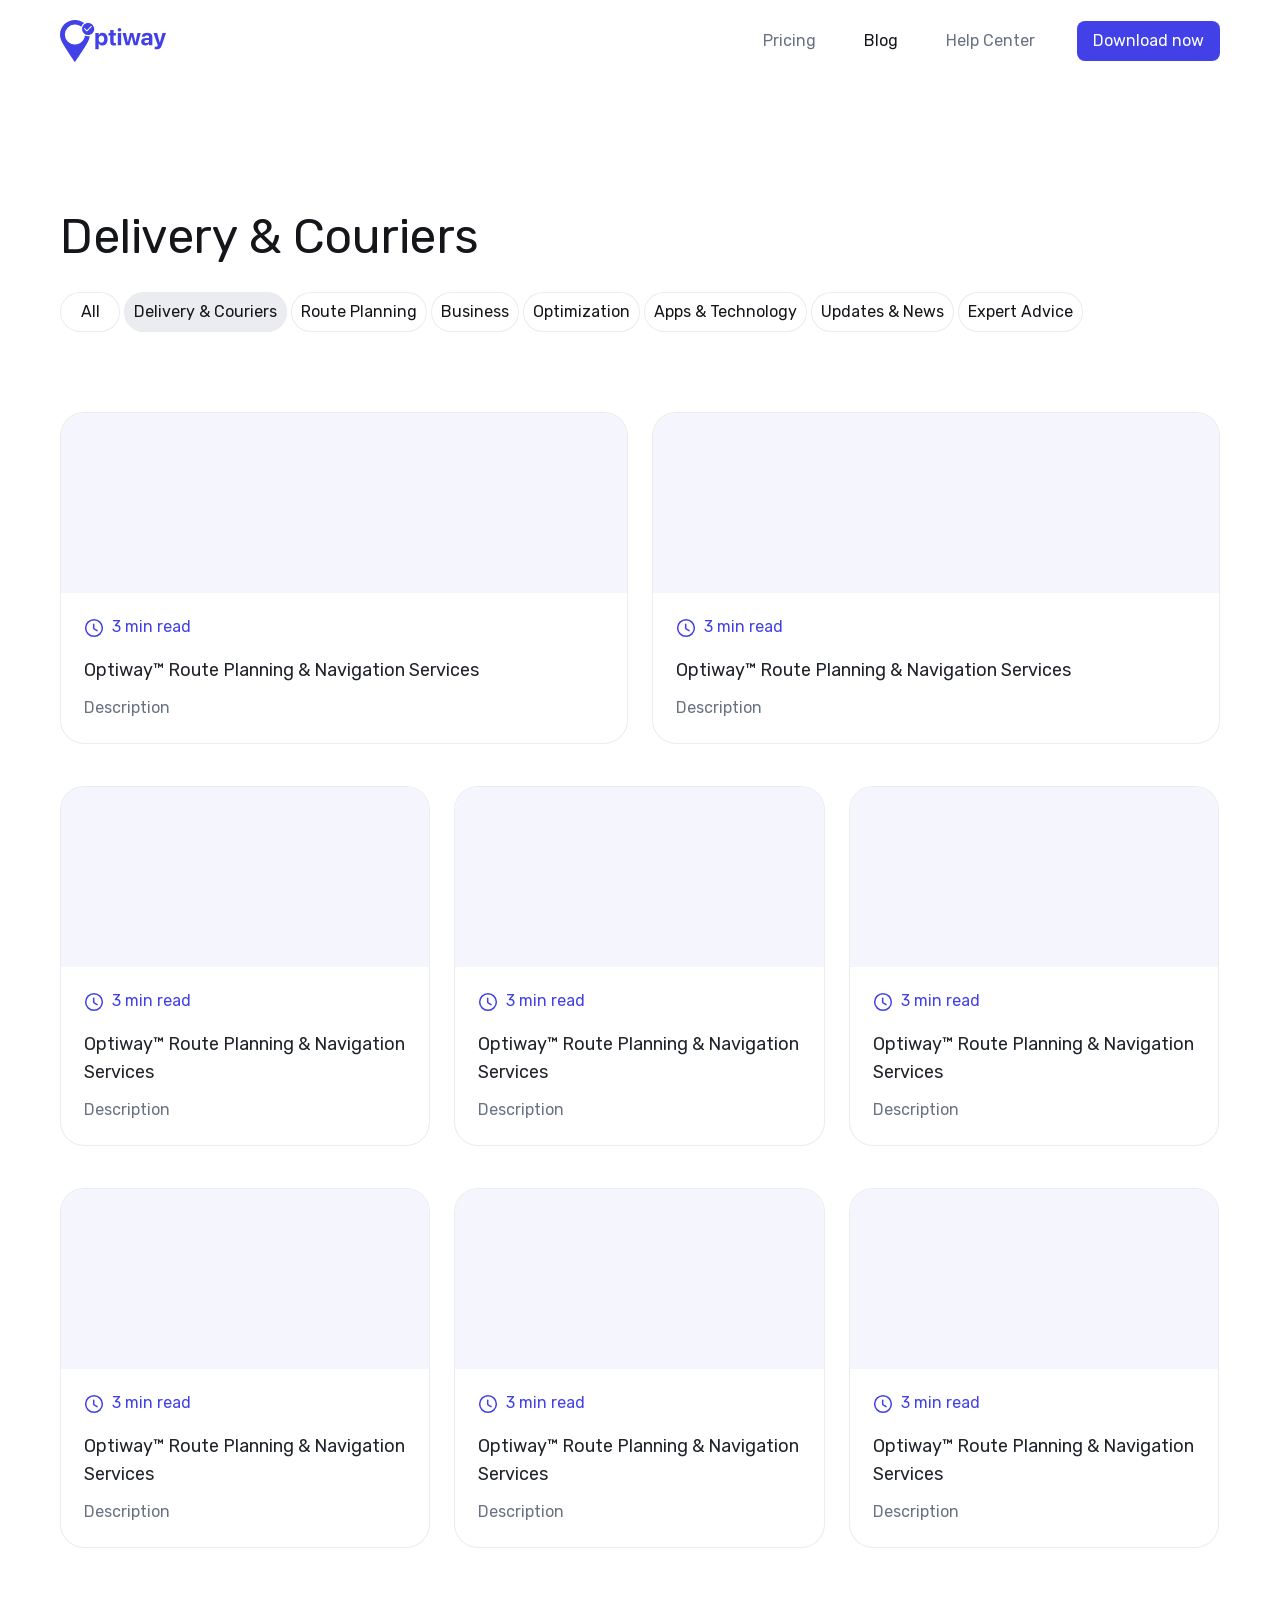
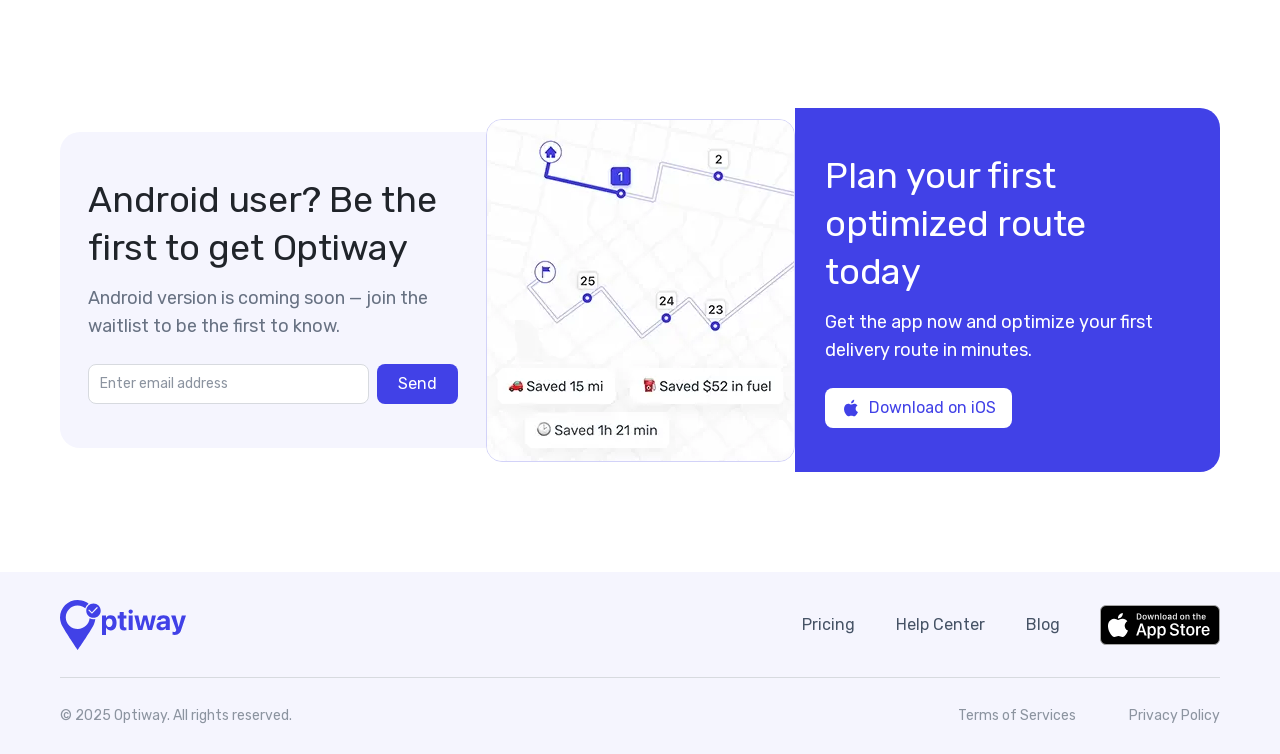
==== commit b9a02836: "update" ====
--- a/blog-category.html
+++ b/blog-category.html
@@ -67,7 +67,47 @@
         </header>
 
         <section class="articles">
-            <div class="articles__list">
+            <div class="articles__list articles__list--double">
+                <section class="article">
+                    <a href="blog-post.html" class="article__link">
+                        <picture class="article__image"><img src="assets/img/blog/preview.png" srcset="assets/img/blog/preview.png 1x, assets/img/blog/preview@2x.png 2x, assets/img/blog/preview@3x.png 3x" width="374" height="180" alt="Optiway Route Planning" title="Optiway Route Planning" loading="eager"></picture>
+                        <time class="article__time">3 min read</time>
+                        <h3 class="h5 article__title">Optiway&trade; Route Planning &amp; Navigation Services</h3>
+                        <p>Description</p>
+                    </a>
+                </section>
+                <section class="article">
+                    <a href="blog-post.html" class="article__link">
+                        <picture class="article__image"><img src="assets/img/blog/preview.png" srcset="assets/img/blog/preview.png 1x, assets/img/blog/preview@2x.png 2x, assets/img/blog/preview@3x.png 3x" width="374" height="180" alt="Optiway Route Planning" title="Optiway Route Planning" loading="eager"></picture>
+                        <time class="article__time">3 min read</time>
+                        <h3 class="h5 article__title">Optiway&trade; Route Planning &amp; Navigation Services</h3>
+                        <p>Description</p>
+                    </a>
+                </section>
+                <section class="article">
+                    <a href="blog-post.html" class="article__link">
+                        <picture class="article__image"><img src="assets/img/blog/preview.png" srcset="assets/img/blog/preview.png 1x, assets/img/blog/preview@2x.png 2x, assets/img/blog/preview@3x.png 3x" width="374" height="180" alt="Optiway Route Planning" title="Optiway Route Planning" loading="eager"></picture>
+                        <time class="article__time">3 min read</time>
+                        <h3 class="h5 article__title">Optiway&trade; Route Planning &amp; Navigation Services</h3>
+                        <p>Description</p>
+                    </a>
+                </section>
+                <section class="article">
+                    <a href="blog-post.html" class="article__link">
+                        <picture class="article__image"><img src="assets/img/blog/preview.png" srcset="assets/img/blog/preview.png 1x, assets/img/blog/preview@2x.png 2x, assets/img/blog/preview@3x.png 3x" width="374" height="180" alt="Optiway Route Planning" title="Optiway Route Planning" loading="eager"></picture>
+                        <time class="article__time">3 min read</time>
+                        <h3 class="h5 article__title">Optiway&trade; Route Planning &amp; Navigation Services</h3>
+                        <p>Description</p>
+                    </a>
+                </section>
+                <section class="article">
+                    <a href="blog-post.html" class="article__link">
+                        <picture class="article__image"><img src="assets/img/blog/preview.png" srcset="assets/img/blog/preview.png 1x, assets/img/blog/preview@2x.png 2x, assets/img/blog/preview@3x.png 3x" width="374" height="180" alt="Optiway Route Planning" title="Optiway Route Planning" loading="eager"></picture>
+                        <time class="article__time">3 min read</time>
+                        <h3 class="h5 article__title">Optiway&trade; Route Planning &amp; Navigation Services</h3>
+                        <p>Description</p>
+                    </a>
+                </section>
                 <section class="article">
                     <a href="blog-post.html" class="article__link">
                         <picture class="article__image"><img src="assets/img/blog/preview.png" srcset="assets/img/blog/preview.png 1x, assets/img/blog/preview@2x.png 2x, assets/img/blog/preview@3x.png 3x" width="374" height="180" alt="Optiway Route Planning" title="Optiway Route Planning" loading="eager"></picture>
--- a/assets/css/style.css
+++ b/assets/css/style.css
@@ -1,2 +1,2 @@
-html{line-height:1.15;-webkit-text-size-adjust:100%}body{margin:0}main{display:block}h1{font-size:2em;margin:.67em 0}hr{-webkit-box-sizing:content-box;box-sizing:content-box;height:0;overflow:visible}pre{font-family:monospace,monospace;font-size:1em}a{background-color:rgba(0,0,0,0)}abbr[title]{border-bottom:none;text-decoration:underline;-webkit-text-decoration:underline dotted;text-decoration:underline dotted}b,strong{font-weight:bolder}code,kbd,samp{font-family:monospace,monospace;font-size:1em}small{font-size:80%}sub,sup{font-size:75%;line-height:0;position:relative;vertical-align:baseline}sub{bottom:-0.25em}sup{top:-0.5em}img{border-style:none}button,input,optgroup,select,textarea{font-family:inherit;font-size:100%;line-height:1.15;margin:0}button,input{overflow:visible}button,select{text-transform:none}[type=button],[type=reset],[type=submit],button{-webkit-appearance:button}[type=button]::-moz-focus-inner,[type=reset]::-moz-focus-inner,[type=submit]::-moz-focus-inner,button::-moz-focus-inner{border-style:none;padding:0}[type=button]:-moz-focusring,[type=reset]:-moz-focusring,[type=submit]:-moz-focusring,button:-moz-focusring{outline:1px dotted ButtonText}fieldset{padding:.35em .75em .625em}legend{-webkit-box-sizing:border-box;box-sizing:border-box;color:inherit;display:table;max-width:100%;padding:0;white-space:normal}progress{vertical-align:baseline}textarea{overflow:auto}[type=checkbox],[type=radio]{-webkit-box-sizing:border-box;box-sizing:border-box;padding:0}[type=number]::-webkit-inner-spin-button,[type=number]::-webkit-outer-spin-button{height:auto}[type=search]{-webkit-appearance:textfield;outline-offset:-2px}[type=search]::-webkit-search-decoration{-webkit-appearance:none}::-webkit-file-upload-button{-webkit-appearance:button;font:inherit}details{display:block}summary{display:list-item}template{display:none}[hidden]{display:none}*,*::before,*::after{-webkit-box-sizing:border-box;box-sizing:border-box;-webkit-tap-highlight-color:rgba(0,0,0,0)}html{width:100%;height:100%;background:#fff;scroll-padding-top:76px;scroll-behavior:smooth}@media(min-width: 768px){html{scroll-padding-top:82px}}body{width:100%;min-width:320px;min-height:100%;display:-webkit-box;display:-ms-flexbox;display:flex;-webkit-box-orient:vertical;-webkit-box-direction:normal;-ms-flex-direction:column;flex-direction:column;overflow-x:hidden;font:16px/1.5 "Rubik",sans-serif;color:#394351;position:relative;z-index:1;background:#fff;font-optical-sizing:auto;text-rendering:optimizeLegibility;-webkit-font-smoothing:antialiased;-moz-osx-font-smoothing:grayscale}@media(min-width: 768px){body{font-size:18px;line-height:28px}}a{color:#4141e7;text-decoration:underline;text-decoration-thickness:.0625em;text-decoration-color:inherit;text-underline-offset:.167em;-webkit-transition:text-decoration-color .15s ease,color .3s ease;transition:text-decoration-color .15s ease,color .3s ease}@media(hover: hover){a:hover,a:focus{text-decoration-color:rgba(65,65,231,0)}}p{margin:0 0 12px;margin:0 0 16px}.lead{color:#20242a}.blank{padding:0;margin-top:16px;margin-bottom:16px;list-style:none}.blank li+li{margin-top:12px}@media(min-width: 768px){.blank li+li{margin-top:8px}}h1,h2,h3,h4,h5,h6,.h1,.h2,.h3,.h4,.h5,.h6{margin:0 0 12px;margin:0 0 16px;font-family:"Rubik",sans-serif;font-weight:normal}h1,.h1{font-size:36px;line-height:48px;letter-spacing:-0.005em;color:#141619;text-align:center}@media(max-width: 369.98px){h1,.h1{font-size:32px}}@media(min-width: 768px){h1,.h1{font-size:48px;line-height:70px;letter-spacing:-0.01em}}@media(min-width: 1280px){h1,.h1{letter-spacing:-0.01em}}h2,.h2{font-size:28px;line-height:36px;color:#20242a}@media(min-width: 768px){h2,.h2{font-size:36px;line-height:48px;letter-spacing:-0.005em}}h3,.h3{font-size:28px;line-height:36px;color:#20242a}h4,.h4{font-size:24px;line-height:32px;color:#20242a}h5,.h5{font-size:18px;line-height:28px;color:#20242a}.hidden{display:none}hr{height:1px;border:none;background-color:#ebecf0}.container{max-width:552px;padding:0 16px;margin:0 auto}@media(min-width: 768px){.container{max-width:736px}}@media(min-width: 992px){.container{max-width:992px}}@media(min-width: 1280px){.container{max-width:1200px;padding:0 20px}}.header{width:100%;min-width:320px;max-width:1920px;height:76px;padding:16px 0;margin:0 auto;position:sticky;top:0;left:0;z-index:100;background:#fff}@media(min-width: 768px){.header{height:82px;padding:20px 0}}.header .container{display:-webkit-box;display:-ms-flexbox;display:flex;-webkit-box-pack:justify;-ms-flex-pack:justify;justify-content:space-between;-webkit-box-align:center;-ms-flex-align:center;align-items:center;gap:20px}@media(max-width: 369.98px){.header .container{gap:16px}}@media(max-width: 1279.98px){.header .container{max-width:1224px}}@media(max-width: 1279.98px)and (min-width: 768px){.header .container{padding-right:32px;padding-left:32px}}@media(max-width: 767.98px){.header .container::after{content:"";display:block;overflow:hidden;position:absolute;top:0;right:0;bottom:0;left:0;z-index:30;background:#fff}}.header__logo{padding:0;margin:0;position:relative;z-index:40;display:block}.header__logo a{display:block;outline:none}.header__logo img{width:92px;height:36px;display:block;-webkit-touch-callout:none;-webkit-user-select:none;-moz-user-select:none;-ms-user-select:none;user-select:none;-webkit-user-drag:none;user-drag:none}@media(min-width: 768px){.header__logo img{width:106px;height:42px}}@media(max-width: 767.98px){.header__nav{min-width:320px;display:none;overflow:hidden;position:fixed;top:0;left:0;bottom:0;right:0;z-index:10}.header__nav.visible{display:-webkit-box;display:-ms-flexbox;display:flex}.header__nav.open .header__overlay{opacity:.8}.header__nav.open .header__menu{-webkit-transform:translate3d(0, 0, 0);transform:translate3d(0, 0, 0)}}@media(min-width: 768px){.header__nav{margin-left:auto}}.header__overlay{position:absolute;top:76px;right:0;bottom:0;left:0;z-index:-1;background:#ebecf0;opacity:0;-webkit-transition:opacity .4s ease;transition:opacity .4s ease}@media(max-width: 767.98px){.header__space{width:100%;padding:76px 0 0;display:-webkit-box;display:-ms-flexbox;display:flex;-webkit-box-orient:vertical;-webkit-box-direction:normal;-ms-flex-direction:column;flex-direction:column;-webkit-box-pack:stretch;-ms-flex-pack:stretch;justify-content:stretch;position:relative;z-index:5}}@media(min-width: 768px){.header__space{height:100%;display:-webkit-box;display:-ms-flexbox;display:flex;-webkit-box-pack:center;-ms-flex-pack:center;justify-content:center;-webkit-box-align:center;-ms-flex-align:center;align-items:center}}.header__menu{padding:0;margin:0;list-style:none}@media(max-width: 767.98px){.header__menu{padding-bottom:12px;border-radius:0 0 20px 20px;background:#fff;-webkit-transform:translate3d(0, -100%, 0);transform:translate3d(0, -100%, 0);-webkit-transition:-webkit-transform .4s ease;transition:-webkit-transform .4s ease;transition:transform .4s ease;transition:transform .4s ease, -webkit-transform .4s ease}}@media(min-width: 768px){.header__menu{margin-right:14px;display:-webkit-box;display:-ms-flexbox;display:flex;gap:32px;font-size:16px;line-height:24px;letter-spacing:.001em}}.header__menu li{position:relative}@media(max-width: 767.98px){.header__menu li{padding-right:16px;padding-left:16px}.header__menu li::before{content:"";display:block;overflow:hidden;height:1px;position:absolute;top:0;right:16px;left:16px;background:#ebecf0}.header__menu li:first-child::before{display:none}}.header__menu a{display:block;position:relative;text-decoration:none;-webkit-transition:color .3s ease,background-color .3s ease;transition:color .3s ease,background-color .3s ease;outline:none}@media(max-width: 767.98px){.header__menu a{padding:14px 0;color:#687283}.header__menu a::after{content:"";display:block;overflow:hidden;width:24px;height:24px;margin:auto 0;position:absolute;top:0;right:10px;bottom:0;background:url("data:image/svg+xml,%3Csvg xmlns='http://www.w3.org/2000/svg' width='24' height='24' fill='none' viewBox='0 0 24 24'%3E%3Cpath fill='%238c94a0' d='m17.031 12.53-7.5 7.5a.75.75 0 1 1-1.061-1.06L15.44 12 8.47 5.03A.75.75 0 1 1 9.53 3.97l7.5 7.5a.747.747 0 0 1 0 1.06'/%3E%3C/svg%3E") no-repeat right center}}@media(max-width: 767.98px)and (hover: hover){.header__menu a:hover,.header__menu a:focus{color:#465366}}@media(min-width: 768px){.header__menu a{padding:2px 8px;border-radius:4px;color:#687283}}@media(min-width: 768px)and (hover: hover){.header__menu a:hover,.header__menu a:focus{color:#465366;background:#f5f5fe}}.header__menu li.active a{color:#141619;background:none}@media(min-width: 768px){.header__menu li.only-mobile{display:none}}.header__button{position:relative}@media(max-width: 767.98px){.header__button{margin-left:auto;z-index:40}}.header__button .btn{gap:0}@media(max-width: 767.98px){.header__button .btn span{display:none}}.header__toggle{width:44px;height:44px;position:relative;z-index:40;cursor:pointer}@media(min-width: 768px){.header__toggle{display:none}}.header__toggle span{display:block;position:absolute;top:0;right:0;bottom:0;left:0}.header__toggle::before,.header__toggle span::before,.header__toggle span::after{content:"";display:block;overflow:hidden;width:20px;height:1.5px;border-radius:2px;margin:auto;position:absolute;top:0;right:0;bottom:0;left:0;background:#8c94a0;-webkit-transition:opacity .3s ease,-webkit-transform .3s ease;transition:opacity .3s ease,-webkit-transform .3s ease;transition:opacity .3s ease,transform .3s ease;transition:opacity .3s ease,transform .3s ease,-webkit-transform .3s ease}.header__toggle span::before{top:10px}.header__toggle span::after{bottom:10px}@media(max-width: 767.98px){.header__nav.open~.header__toggle::before{opacity:0}.header__nav.open~.header__toggle span::before{-webkit-transform:rotate(-45deg) translate3d(3px, -4px, 0);transform:rotate(-45deg) translate3d(3px, -4px, 0)}.header__nav.open~.header__toggle span::after{-webkit-transform:rotate(45deg) translate3d(3px, 4px, 0);transform:rotate(45deg) translate3d(3px, 4px, 0)}}.page--home{padding-top:0}.footer{padding:28px 0;margin-top:auto;background-color:#f5f5fe}.footer .container{position:relative}@media(min-width: 768px){.footer .container{display:-webkit-box;display:-ms-flexbox;display:flex;-ms-flex-wrap:wrap;flex-wrap:wrap;-webkit-box-align:center;-ms-flex-align:center;align-items:center;gap:0 40px}}@media(max-width: 1279.98px){.footer .container{max-width:1224px;padding-right:32px;padding-left:32px}}@media(max-width: 369.98px){.footer .container{padding-right:16px;padding-left:16px}}.footer__logo{margin:0 0 19px}@media(min-width: 768px){.footer__logo{margin:0}}.footer__logo img{width:126px;height:50px;display:block;-webkit-touch-callout:none;-webkit-user-select:none;-moz-user-select:none;-ms-user-select:none;user-select:none;-webkit-user-drag:none;user-drag:none}@media(max-width: 767.98px){.footer__download{position:absolute;top:0;right:32px;z-index:10}}@media(max-width: 369.98px){.footer__download{right:16px}}.footer__download a{display:block}.footer__download img{width:120px;height:40px;display:block;-webkit-user-drag:none;user-drag:none;-webkit-touch-callout:none;-webkit-user-select:none;-moz-user-select:none;-ms-user-select:none;user-select:none}.footer__line{width:100%;height:1px;margin:28px 0;border:none;background-color:#d7dadf;font-size:14px;line-height:20px}@media(min-width: 992px){.footer__line{margin-top:27px}}.footer__menu{padding:0;margin:0;list-style:none;font-size:16px;line-height:24px}@media(min-width: 768px){.footer__menu{margin-left:auto;display:-webkit-box;display:-ms-flexbox;display:flex;gap:41px}}@media(max-width: 767.98px){.footer__menu li{margin-bottom:20px}}.footer__menu li a{color:#465366;text-decoration:none;outline:none}@media(hover: hover){.footer__menu li a:hover,.footer__menu li a:focus{color:#141619}}.footer__copyright{margin:0;font-size:14px;line-height:20px;color:#8c94a0}.footer__links{margin:20px 0 0;list-style:none;padding:0;font-size:14px;line-height:20px;display:-webkit-box;display:-ms-flexbox;display:flex;gap:53px}@media(min-width: 768px){.footer__links{margin-top:0;margin-left:auto;white-space:nowrap}}.footer__links li a{color:#8c94a0;text-decoration:none;outline:none}@media(hover: hover){.footer__links li a:hover,.footer__links li a:focus{color:#465366}}.btn{padding:8px 16px;border:none;border-radius:8px;display:-webkit-inline-box;display:-ms-inline-flexbox;display:inline-flex;-webkit-box-orient:horizontal;-webkit-box-direction:normal;-ms-flex-direction:row;flex-direction:row;-webkit-box-pack:center;-ms-flex-pack:center;justify-content:center;-webkit-box-align:center;-ms-flex-align:center;align-items:center;gap:8px;font-size:16px;line-height:1.5;color:#fff;text-align:center;text-decoration:none;background:#4141e7;-webkit-transition:color .3s ease,background-color .3s ease,-webkit-box-shadow .3s ease;transition:color .3s ease,background-color .3s ease,-webkit-box-shadow .3s ease;transition:color .3s ease,box-shadow .3s ease,background-color .3s ease;transition:color .3s ease,box-shadow .3s ease,background-color .3s ease,-webkit-box-shadow .3s ease;outline:none;cursor:pointer}@media(hover: hover){.btn:not([disabled]):hover,.btn:not([disabled]):focus{background-color:#1b1b96}}.btn[disabled]{opacity:.3;cursor:default}.btn--large{font-size:18px;line-height:28px}.btn--outline{color:#465366;background:#fff;-webkit-box-shadow:0 0 0 1px inset #d7dadf;box-shadow:0 0 0 1px inset #d7dadf}@media(hover: hover){.btn--outline:not([disabled]):hover,.btn--outline:not([disabled]):focus{-webkit-box-shadow:0 0 0 1px inset #8c94a0;box-shadow:0 0 0 1px inset #8c94a0;background-color:#fff}}.btn--white{color:#4141e7;background-color:#fff}@media(hover: hover){.btn--white:not([disabled]):hover,.btn--white:not([disabled]):focus{color:#4141e7;background-color:#fff}}.form{display:-webkit-box;display:-ms-flexbox;display:flex;-ms-flex-wrap:wrap;flex-wrap:wrap;gap:16px}.form-group{width:100%;position:relative}.form-group::after{content:"";display:table;clear:both}.form-half{-ms-flex-preferred-size:calc(50% - 8px);flex-basis:calc(50% - 8px)}.form-error-message{padding-left:20px;margin:4px 0 0;display:block;position:relative;font:12px/1.5 "Inter","Rubik",sans-serif;letter-spacing:-0.01em;color:#e53e3e;background:url("data:image/svg+xml,%3Csvg xmlns='http://www.w3.org/2000/svg' width='16' height='16' fill='none' viewBox='0 0 16 16'%3E%3Cpath stroke='%23e53e3e' stroke-linecap='round' stroke-linejoin='round' d='M8 5.167v3.5M14.054 5.72v4.56c0 .747-.4 1.44-1.047 1.82l-3.96 2.287a2.11 2.11 0 0 1-2.1 0L2.987 12.1a2.1 2.1 0 0 1-1.047-1.82V5.72c0-.747.4-1.44 1.047-1.82l3.96-2.287a2.11 2.11 0 0 1 2.1 0l3.96 2.287a2.11 2.11 0 0 1 1.047 1.82M8 10.8v.067'/%3E%3C/svg%3E") no-repeat 1px 0;cursor:default;-webkit-touch-callout:none;-webkit-user-select:none;-moz-user-select:none;-ms-user-select:none;user-select:none;-webkit-user-drag:none;user-drag:none}.form-control{width:100%;padding:8px 11px;border:1px solid #d7dadf;border-radius:8px;font:15px/22px "Inter","Rubik",sans-serif;color:#20242a;background:#fff;outline:none;-webkit-transition:border-color .3s ease;transition:border-color .3s ease}@media(min-width: 768px){.form-control{font-size:14px}}.form-control::-webkit-input-placeholder{color:#8c94a0;opacity:1;-webkit-transition:opacity .3s ease;transition:opacity .3s ease;-webkit-touch-callout:none;-webkit-user-select:none;-moz-user-select:none;-ms-user-select:none;user-select:none}.form-control::-moz-placeholder{color:#8c94a0;opacity:1;-moz-transition:opacity .3s ease;transition:opacity .3s ease;-webkit-touch-callout:none;-webkit-user-select:none;-moz-user-select:none;-ms-user-select:none;user-select:none}.form-control:-ms-input-placeholder{color:#8c94a0;opacity:1;-ms-transition:opacity .3s ease;transition:opacity .3s ease;-webkit-touch-callout:none;-webkit-user-select:none;-moz-user-select:none;-ms-user-select:none;user-select:none}.form-control::-ms-input-placeholder{color:#8c94a0;opacity:1;-ms-transition:opacity .3s ease;transition:opacity .3s ease;-webkit-touch-callout:none;-webkit-user-select:none;-moz-user-select:none;-ms-user-select:none;user-select:none}.form-control::placeholder{color:#8c94a0;opacity:1;-webkit-transition:opacity .3s ease;transition:opacity .3s ease;-webkit-touch-callout:none;-webkit-user-select:none;-moz-user-select:none;-ms-user-select:none;user-select:none}.form-control:focus{border-color:#4141e7}.form-control:focus::-webkit-input-placeholder{opacity:0}.form-control:focus::-moz-placeholder{opacity:0}.form-control:focus:-ms-input-placeholder{opacity:0}.form-control:focus::-ms-input-placeholder{opacity:0}.form-control:focus::placeholder{opacity:0}.form-control[disabled]{border-color:#ebecf0;background:#f5f5fe}.form-control.form-error{border-color:#e53e3e}.form textarea{padding-top:8px;resize:none}.stars{width:149px;height:28px;position:relative}.stars::before{content:"";display:block;overflow:hidden;position:relative;z-index:1;-webkit-filter:grayscale(100%);filter:grayscale(100%)}.stars::before,.stars div{width:100%;height:100%;position:relative;z-index:3;background:url("data:image/svg+xml,%3Csvg xmlns='http://www.w3.org/2000/svg' width='149' height='28' fill='none' viewBox='0 0 149 28'%3E%3Cpath fill='%23ffe144' d='M13.577 2.22c.341-.821 1.505-.821 1.846 0l2.545 6.12a1 1 0 0 0 .844.612l6.606.53c.887.07 1.246 1.177.57 1.756l-5.032 4.311a1 1 0 0 0-.323.992l1.538 6.447c.207.865-.735 1.549-1.494 1.085l-5.656-3.455a1 1 0 0 0-1.042 0l-5.656 3.455c-.76.464-1.7-.22-1.494-1.085l1.538-6.447a1 1 0 0 0-.323-.992l-5.033-4.311c-.675-.579-.316-1.685.57-1.756l6.607-.53a1 1 0 0 0 .843-.613zM43.577 2.22c.341-.821 1.505-.821 1.846 0l2.545 6.12a1 1 0 0 0 .844.612l6.606.53c.887.07 1.246 1.177.57 1.756l-5.032 4.311a1 1 0 0 0-.323.992l1.538 6.447c.206.865-.735 1.549-1.494 1.085l-5.656-3.455a1 1 0 0 0-1.042 0l-5.656 3.455c-.76.464-1.7-.22-1.494-1.085l1.538-6.447a1 1 0 0 0-.322-.992l-5.034-4.311c-.675-.579-.316-1.685.57-1.756l6.607-.53a1 1 0 0 0 .843-.613zM73.577 2.22c.341-.821 1.505-.821 1.846 0l2.546 6.12a1 1 0 0 0 .843.612l6.606.53c.887.07 1.246 1.177.57 1.756l-5.032 4.311a1 1 0 0 0-.323.992l1.538 6.447c.206.865-.735 1.549-1.494 1.085l-5.656-3.455a1 1 0 0 0-1.042 0l-5.656 3.455c-.76.464-1.7-.22-1.494-1.085l1.538-6.447a1 1 0 0 0-.323-.992l-5.033-4.311c-.675-.579-.316-1.685.57-1.756l6.607-.53a1 1 0 0 0 .843-.613zM103.577 2.22c.341-.821 1.505-.821 1.846 0l2.545 6.12a1 1 0 0 0 .844.612l6.606.53c.887.07 1.246 1.177.571 1.756l-5.033 4.311a1 1 0 0 0-.323.992l1.538 6.447c.207.865-.735 1.549-1.494 1.085l-5.656-3.455a1 1 0 0 0-1.042 0l-5.656 3.455c-.76.464-1.7-.22-1.494-1.085l1.538-6.447a1 1 0 0 0-.323-.992l-5.033-4.311c-.675-.579-.316-1.685.57-1.756l6.607-.53a1 1 0 0 0 .844-.613zM133.577 2.22c.341-.821 1.505-.821 1.846 0l2.545 6.12a1 1 0 0 0 .844.612l6.606.53c.887.07 1.246 1.177.571 1.756l-5.033 4.311a1 1 0 0 0-.323.992l1.538 6.447c.207.865-.735 1.549-1.494 1.085l-5.656-3.455a1 1 0 0 0-1.042 0l-5.656 3.455c-.759.464-1.701-.22-1.494-1.085l1.538-6.447a1 1 0 0 0-.323-.992l-5.033-4.311c-.675-.579-.316-1.685.571-1.756l6.606-.53a1 1 0 0 0 .844-.613z'/%3E%3C/svg%3E") no-repeat top left}.stars div{position:absolute;top:0;left:0}.head{margin-bottom:40px;color:#465366}.head>*:last-child{margin-bottom:0}.head--center{text-align:center}@media(max-width: 767.98px){.head--smaller{margin-bottom:20px}}@media(max-width: 991.98px){.head--smaller h2,.head--smaller .h2{font-size:28px;line-height:36px}}@media(max-width: 767.98px){.head--smaller h2,.head--smaller .h2{font-size:24px;line-height:32px}}.tags{padding:0 16px;margin:0 -16px;list-style:none;font-size:14px;line-height:20px;letter-spacing:.001em;display:-webkit-box;display:-ms-flexbox;display:flex;gap:8px;overflow:hidden;overflow-x:scroll;-webkit-overflow-scrolling:touch;scrollbar-width:none}.tags::-webkit-scrollbar{display:none}@media(min-width: 768px){.tags{font-size:16px;line-height:24px;-ms-flex-wrap:wrap;flex-wrap:wrap;overflow:visible}}@media(min-width: 1280px){.tags{gap:4px;letter-spacing:0}}.tags li a{padding:8px 10px;border-radius:40px;-webkit-box-shadow:inset 0 0 0 1px #ebecf0;box-shadow:inset 0 0 0 1px #ebecf0;display:block;color:#141619;text-align:center;text-decoration:none;white-space:nowrap;-webkit-transition:color .3s ease,background-color .3s ease,-webkit-box-shadow .3s ease;transition:color .3s ease,background-color .3s ease,-webkit-box-shadow .3s ease;transition:color .3s ease,box-shadow .3s ease,background-color .3s ease;transition:color .3s ease,box-shadow .3s ease,background-color .3s ease,-webkit-box-shadow .3s ease}@media(min-width: 768px){.tags li a{min-width:60px}}@media(hover: hover){.tags li:not(.active) a:not([disabled]):hover,.tags li:not(.active) a:not([disabled]):focus{-webkit-box-shadow:0 0 0 1px inset #8c94a0;box-shadow:0 0 0 1px inset #8c94a0;background-color:#fff}}.tags li.active a{background-color:#ebecf0;cursor:default}.meta{position:relative}@media(min-width: 768px){.meta{padding-top:20px}}@media(min-width: 992px){.meta{padding-bottom:20px;position:sticky;top:82px;background:#fff}}@media(min-width: 768px){.meta-columns{display:-webkit-box;display:-ms-flexbox;display:flex;-webkit-box-pack:justify;-ms-flex-pack:justify;justify-content:space-between;gap:32px 16px}}@media(min-width: 992px){.meta-columns{margin-bottom:24px;-ms-flex-wrap:wrap;flex-wrap:wrap}.meta-columns .meta-item{margin-bottom:0;-webkit-box-flex:0;-ms-flex:0 0 calc(50% - 10px);flex:0 0 calc(50% - 10px)}}.meta-item{margin-bottom:24px;color:#20242a}@media(min-width: 768px){.meta-item{font-size:16px;line-height:1.5}}.meta-item strong{margin-bottom:12px;display:block;font-weight:normal;text-transform:uppercase;color:#687283;cursor:default}.meta-item .social{margin-top:16px}.meta>.meta-item:last-child{margin-bottom:0}.meta-tags{padding:0 0 8px;margin:0;list-style:none;font-size:14px;line-height:20px;letter-spacing:.001em;display:-webkit-box;display:-ms-flexbox;display:flex;-ms-flex-wrap:wrap;flex-wrap:wrap;gap:8px 4px}@media(min-width: 1280px){.meta-tags{gap:4px}}.meta-tags li{padding:6px 12px;border-radius:40px;display:block;color:#141619;white-space:nowrap;background-color:#ebecf0;cursor:default}.meta-links{padding:0;margin:-8px 0 -12px;list-style:none}@media(min-width: 768px){.meta-links{margin-bottom:-4px}}.meta-links li{padding:12px 0}.meta-links li+li{-webkit-box-shadow:0 -1px 0 0 #ebecf0;box-shadow:0 -1px 0 0 #ebecf0}.meta-links a{display:block;color:#687283;text-decoration:none;outline:none}@media(hover: hover){.meta-links a:hover{color:#20242a}}.meta-links a:focus,.meta-links a:active{color:#20242a}.meta-links li.active a{color:#20242a}.social{padding:0;margin:0;list-style:none;display:-webkit-box;display:-ms-flexbox;display:flex;-webkit-box-align:center;-ms-flex-align:center;align-items:center;gap:16px}.social a{display:block;outline:none}@media(hover: hover){.social a:hover svg,.social a:focus svg{opacity:.8}}.social svg{display:block;opacity:.4;-webkit-transition:opacity .3s ease;transition:opacity .3s ease}.helpful{margin:0;display:-webkit-box;display:-ms-flexbox;display:flex;gap:16px;font-size:18px;line-height:28px;color:#8c94a0}.helpful em{font-style:normal;display:block}.helpful a{display:block}.helpful svg{display:block}.questions{padding:20px;border-radius:20px;margin-top:40px;position:relative;color:#8c94a0;background:#f5f5fe}.questions h5{margin-bottom:6px}.questions p{margin:0 0 -6px;line-height:36px}.page-header{padding:60px 0 40px}@media(min-width: 768px){.page-header{padding-top:80px}}@media(min-width: 1280px){.page-header{padding-top:120px}}.page-header h1{margin-bottom:20px;text-align:left}@media(min-width: 768px)and (max-width: 1279.98px){.page-header--smaller h1{font-size:36px;line-height:48px;letter-spacing:-0.005em}}.page-header--center{text-align:center}.page-header--center h1{text-align:center}.page-header--help{padding-top:80px;text-align:center}.page-header--help h1{margin-bottom:12px;text-align:center}@media(max-width: 1279.98px){.page-header--help h1{font-size:28px;line-height:36px}}@media(max-width: 1279.98px)and (min-width: 768px){.page-header--help h1{font-size:36px;line-height:48px;letter-spacing:-0.005em}}.page-header--help *:last-child{margin-bottom:0}.hero{padding:60px 0}@media(min-width: 768px){.hero{padding:80px 0}}@media(min-width: 992px){.hero{display:-webkit-box;display:-ms-flexbox;display:flex;gap:16px;-webkit-box-align:center;-ms-flex-align:center;align-items:center}}@media(min-width: 1280px){.hero{gap:24px}}.hero__content{text-align:center}@media(min-width: 768px)and (max-width: 991.98px){.hero__content{max-width:600px;margin:0 auto}}@media(min-width: 992px){.hero__content{text-align:left}}.hero__rating{margin-bottom:1.5rem;display:-webkit-box;display:-ms-flexbox;display:flex;-webkit-box-pack:center;-ms-flex-pack:center;justify-content:center;-webkit-box-align:center;-ms-flex-align:center;align-items:center;gap:.5rem;font-size:16px;line-height:1.5em;color:#687283;cursor:default}@media(max-width: 369.98px){.hero__rating{font-size:14px;gap:.25rem}}@media(min-width: 992px){.hero__rating{-webkit-box-pack:start;-ms-flex-pack:start;justify-content:flex-start}}.hero__rating em{display:block;position:relative;font-style:normal}@media(max-width: 369.98px){.hero__rating em{top:1px}}.hero__heading{margin-bottom:.75rem;text-align:inherit}.hero__subheading{margin:0;text-align:inherit;color:#394351}@media(min-width: 370px){.hero__subheading{font-size:18px;line-height:28px}}@media(min-width: 768px)and (max-width: 991.98px){.hero__subheading{max-width:500px;margin:0 auto}}.hero__buttons{margin-top:1.5rem;display:-webkit-box;display:-ms-flexbox;display:flex;-webkit-box-orient:vertical;-webkit-box-direction:normal;-ms-flex-direction:column;flex-direction:column;-webkit-box-align:center;-ms-flex-align:center;align-items:center;gap:1rem}@media(min-width: 768px){.hero__buttons{-webkit-box-orient:horizontal;-webkit-box-direction:normal;-ms-flex-direction:row;flex-direction:row;-webkit-box-pack:center;-ms-flex-pack:center;justify-content:center}}@media(min-width: 992px){.hero__buttons{-webkit-box-pack:start;-ms-flex-pack:start;justify-content:flex-start}}.hero__buttons .btn{white-space:nowrap}@media(max-width: 767.98px){.hero__buttons .btn{width:232px}}.hero__buttons .btn--outline{color:#394351}.hero__image{width:100%;margin-top:40px;display:block}@media(min-width: 992px){.hero__image{width:460px;margin-top:0;-ms-flex-negative:0;flex-shrink:0}}@media(min-width: 1280px){.hero__image{width:520px}}.hero__image img{max-width:100%;border-radius:16px;margin:0 auto;display:block;-webkit-touch-callout:none;-webkit-user-select:none;-moz-user-select:none;-ms-user-select:none;user-select:none}@media(max-width: 369.98px){.hero__image img{width:337px;height:auto;aspect-ratio:337/262}}@media(min-width: 572px){.hero__image img{border-radius:24px;aspect-ratio:520/404}}@media(min-width: 572px)and (max-width: 1279.98px){.hero__image img{height:auto}}.stats{padding:40px 0;margin:0;list-style:none;display:-webkit-box;display:-ms-flexbox;display:flex;-webkit-box-align:center;-ms-flex-align:center;align-items:center;-webkit-box-orient:vertical;-webkit-box-direction:normal;-ms-flex-direction:column;flex-direction:column;gap:20px}@media(min-width: 768px){.stats{-webkit-box-orient:horizontal;-webkit-box-direction:normal;-ms-flex-direction:row;flex-direction:row;-webkit-box-pack:justify;-ms-flex-pack:justify;justify-content:space-between}}@media(min-width: 992px){.stats{padding-right:20px;padding-left:20px}}.stats li{width:226px;padding-left:64px;position:relative;display:-webkit-box;display:-ms-flexbox;display:flex;-webkit-box-orient:vertical;-webkit-box-direction:normal;-ms-flex-direction:column;flex-direction:column;gap:8px}@media(max-width: 767.98px){.stats li:first-child{padding-left:60px}}@media(min-width: 768px){.stats li{padding-left:60px}.stats li:nth-child(2){padding-left:62px}.stats li:nth-child(2) svg{left:-3px}.stats li:nth-child(3) svg{left:-5px}}@media(min-width: 1280px){.stats li{padding-left:61px}.stats li:nth-child(2){padding-left:64px}.stats li:nth-child(2) svg{left:0}.stats li:nth-child(3){padding-left:63px}.stats li:nth-child(3) svg{left:-2px}}.stats li svg{height:48px;position:absolute;top:50%;left:0;-webkit-transform:translateY(-50%);transform:translateY(-50%)}.stats li em{display:block;font-size:28px;line-height:36px;font-style:normal;letter-spacing:-0.005em;color:#20242a}@media(min-width: 768px){.stats li em{font-weight:400;font-size:36px;line-height:48px}}.stats li span{margin-right:-5px;display:block;font-size:18px;line-height:28px}.feature{padding:60px 0}@media(min-width: 768px){.feature{padding:80px 0}}@media(min-width: 992px){.feature{display:-webkit-box;display:-ms-flexbox;display:flex;gap:16px;-webkit-box-align:center;-ms-flex-align:center;align-items:center}}@media(min-width: 1280px){.feature{gap:24px}}.feature__content{color:#465366;text-align:center}@media(min-width: 992px){.feature__content{text-align:left}}@media(min-width: 768px){.feature__content p{margin-bottom:8px}}.feature__content .btn{margin-top:12px}@media(min-width: 768px){.feature__content .btn{margin-top:16px}}.feature__image{width:100%;margin-top:40px;display:block}@media(min-width: 992px){.feature__image{width:460px;margin-top:0;-ms-flex-negative:0;flex-shrink:0}}@media(min-width: 1280px){.feature__image{width:627px}}.feature__image img{max-width:100%;border-radius:16px;margin:0 auto;display:block;-webkit-touch-callout:none;-webkit-user-select:none;-moz-user-select:none;-ms-user-select:none;user-select:none}@media(max-width: 369.98px){.feature__image img{width:343px;height:auto;aspect-ratio:343/288}}@media(min-width: 572px){.feature__image img{border-radius:24px;aspect-ratio:627/524}}@media(min-width: 572px)and (max-width: 1279.98px){.feature__image img{height:auto}}.steps{padding:60px 0}@media(min-width: 768px){.steps{padding:100px 0}}@media(min-width: 1280px){.steps{padding:100px 0}}.steps__list{padding-top:24px;display:-webkit-box;display:-ms-flexbox;display:flex;-webkit-box-orient:vertical;-webkit-box-direction:normal;-ms-flex-direction:column;flex-direction:column;gap:44px 20px}@media(min-width: 768px){.steps__list{-webkit-box-orient:horizontal;-webkit-box-direction:normal;-ms-flex-direction:row;flex-direction:row;-webkit-box-pack:start;-ms-flex-pack:start;justify-content:flex-start}}@media(min-width: 768px)and (max-width: 991.98px){.steps__list{-ms-flex-wrap:wrap;flex-wrap:wrap}}.step{max-width:342px;min-height:400px;padding:48px 20px 0 20px;border-radius:24px;margin:0 auto;position:relative;display:-webkit-box;display:-ms-flexbox;display:flex;-webkit-box-orient:vertical;-webkit-box-direction:normal;-ms-flex-direction:column;flex-direction:column;color:#465366;background:#f5f5fe}@media(min-width: 768px){.step{-ms-flex-preferred-size:calc(50% - 10px);flex-basis:calc(50% - 10px);max-width:none;margin:0;font-size:16px;line-height:1.5}}.step::before{content:"";display:block;overflow:hidden;width:48px;height:48px;padding:6px;border-radius:50%;margin:0 auto;position:absolute;top:-24px;right:0;left:0;font-size:22px;line-height:36px;color:#fff;text-align:center;background:#4141e7}.step:nth-child(1)::before{content:"1"}.step:nth-child(2)::before{content:"2"}.step:nth-child(3)::before{content:"3"}.step h3,.step .h3,.step h4,.step .h4{margin-bottom:8px}.step__image{border-radius:0 0 24px 24px;margin:auto -20px 0 -20px;display:block;overflow:hidden}.step__image img{width:100%;height:auto;aspect-ratio:342/210;margin:0 auto;display:block;-webkit-touch-callout:none;-webkit-user-select:none;-moz-user-select:none;-ms-user-select:none;user-select:none}@media(min-width: 1280px){.step__image img{max-width:372px;aspect-ratio:372/219}}.features{padding:100px 0}@media(min-width: 768px){.features{padding:100px 0}}.features__row{display:-webkit-box;display:-ms-flexbox;display:flex;-webkit-box-orient:vertical;-webkit-box-direction:normal;-ms-flex-direction:column;flex-direction:column;gap:20px}@media(min-width: 1280px){.features__row{-webkit-box-orient:horizontal;-webkit-box-direction:normal;-ms-flex-direction:row;flex-direction:row}}.features__col{display:-webkit-box;display:-ms-flexbox;display:flex;-webkit-box-orient:vertical;-webkit-box-direction:normal;-ms-flex-direction:column;flex-direction:column;gap:20px}@media(min-width: 1280px){.features__col{gap:20px;display:-webkit-box;display:-ms-flexbox;display:flex;-webkit-box-orient:vertical;-webkit-box-direction:normal;-ms-flex-direction:column;flex-direction:column}}.features__entry{width:100%;max-width:342px;padding:24px;border-radius:24px;margin:0 auto;position:relative;color:#465366;background:#f5f5fe}@media(min-width: 768px){.features__entry{max-width:none;min-height:237px;display:-webkit-box;display:-ms-flexbox;display:flex;gap:16px;font-size:16px;line-height:24px}}@media(min-width: 992px){.features__entry{gap:24px}}.features__entry p:last-of-type{margin-bottom:0}.features__entry--blue{color:#fff;background:#4141e7}.features__entry--blue h2,.features__entry--blue .h2,.features__entry--blue h3,.features__entry--blue .h3{color:inherit}.features__image{height:178px;border-radius:12px 0 23px 0;margin:21px -24px -24px 24px;position:relative;display:block;overflow:hidden}@media(min-width: 768px){.features__image{width:337px;height:213px;margin-top:0;margin-left:0;-ms-flex-negative:0;flex-shrink:0}}@media(min-width: 992px){.features__image{width:365px}}@media(min-width: 1280px){.features__image{width:375px;height:auto;margin-top:auto}}.features__image img{display:block;-webkit-user-drag:none;user-drag:none;-webkit-touch-callout:none;-webkit-user-select:none;-moz-user-select:none;-ms-user-select:none;user-select:none}@media(min-width: 1280px){.features__col:first-child{width:472px;-ms-flex-negative:0;flex-shrink:0}}@media(min-width: 1280px){.features__col:first-child .features__entry{-webkit-box-flex:1;-ms-flex:1;flex:1;-webkit-box-orient:vertical;-webkit-box-direction:normal;-ms-flex-direction:column;flex-direction:column}}@media(min-width: 768px)and (max-width: 991.98px){.features__col:first-child .features__entry .features__image{margin-left:auto;padding-left:48px}}@media(min-width: 1280px){.features__col:first-child .features__entry .features__image{border-radius:8px;margin:auto auto 0}}@media(min-width: 1280px){.features__col:last-child .features__entry:first-child{-webkit-box-ordinal-group:3;-ms-flex-order:2;order:2}}@media(min-width: 768px){.features__col:last-child .features__entry:first-child .features__image{height:195px;margin-top:18px;margin-left:auto}}@media(min-width: 1280px){.features__col:last-child .features__entry:first-child .features__image{width:301px}}@media(min-width: 768px){.features__col:last-child .features__entry:last-child{-webkit-box-orient:vertical;-webkit-box-direction:normal;-ms-flex-direction:column;flex-direction:column}}@media(min-width: 1280px){.features__col:last-child .features__entry:last-child{-webkit-box-ordinal-group:2;-ms-flex-order:1;order:1}}.features__import{margin-top:7px;cursor:default}@media(min-width: 768px){.features__import{margin-top:auto;display:-webkit-box;display:-ms-flexbox;display:flex;gap:16px}}.features__import em{width:100%;max-width:275px;height:50px;padding:11px;border:1px solid #d7dadf;border-radius:15px;display:-webkit-box;display:-ms-flexbox;display:flex;-webkit-box-pack:center;-ms-flex-pack:center;justify-content:center;-webkit-box-align:center;-ms-flex-align:center;align-items:center;gap:15px;font-size:16px;line-height:20px;font-weight:500;color:#4141e7;font-style:normal;background:#fff;-webkit-touch-callout:none;-webkit-user-select:none;-moz-user-select:none;-ms-user-select:none;user-select:none}.features__import em svg{width:25px;height:26px;display:block}.features__import ul{padding:0;margin:19px 0 13px;list-style:none;display:-webkit-box;display:-ms-flexbox;display:flex;gap:15px}@media(min-width: 768px){.features__import ul{margin-top:0;gap:6px}}@media(min-width: 1280px){.features__import ul{margin-bottom:14px}}.features__import ul svg{display:block}@media(min-width: 768px){.features__import ul svg{width:48px;height:48px}}.tools{padding:60px 0}@media(min-width: 768px){.tools{padding:80px 0}}@media(min-width: 1280px){.tools{padding:100px 0}}.tools__list{display:-webkit-box;display:-ms-flexbox;display:flex;-webkit-box-orient:vertical;-webkit-box-direction:normal;-ms-flex-direction:column;flex-direction:column;gap:20px}@media(min-width: 768px){.tools__list{-webkit-box-orient:horizontal;-webkit-box-direction:normal;-ms-flex-direction:row;flex-direction:row;-ms-flex-wrap:wrap;flex-wrap:wrap}}@media(max-width: 571.98px){.tools__entry{padding-right:5px}}@media(min-width: 768px){.tools__entry{-ms-flex-preferred-size:calc(50% - 10px);flex-basis:calc(50% - 10px);font-size:16px;line-height:1.5}}@media(min-width: 992px){.tools__entry{-ms-flex-preferred-size:calc(33.3% - 13.33px);flex-basis:calc(33.3% - 13.33px)}}@media(max-width: 767.98px){.tools__entry h3,.tools__entry .h3{font-size:24px;line-height:32px}}.tools__entry *:last-child{margin-bottom:0}.tools__icon{margin-bottom:24px;display:block}.testimonials{padding:60px 0;position:relative}@media(min-width: 768px){.testimonials{padding:100px 0}}@media(min-width: 768px){.testimonials .head{max-width:540px;margin-right:auto;margin-left:auto;text-align:center}}@media(min-width: 768px){.testimonials .head{max-width:none}}.testimonials__list{display:-webkit-box;display:-ms-flexbox;display:flex;-webkit-box-orient:vertical;-webkit-box-direction:normal;-ms-flex-direction:column;flex-direction:column;gap:20px}@media(min-width: 992px){.testimonials__list{-webkit-box-orient:horizontal;-webkit-box-direction:normal;-ms-flex-direction:row;flex-direction:row;-webkit-box-align:center;-ms-flex-align:center;align-items:center;gap:20px}}.testimonial{padding:24px;margin:0;border-radius:24px;-webkit-box-shadow:inset 0 0 0 1px #ebecf0;box-shadow:inset 0 0 0 1px #ebecf0;-ms-flex-negative:0;flex-shrink:0;color:#20242a}@media(min-width: 768px){.testimonial{padding:32px}}@media(min-width: 992px){.testimonial{-ms-flex-preferred-size:calc(33.3% - 13px);flex-basis:calc(33.3% - 13px)}}.testimonial .stars{margin-bottom:16px}.testimonial blockquote{margin:0}.testimonial blockquote p:last-of-type{margin-bottom:0}.testimonial figcaption{margin-top:20px;display:block;color:#687283}@media(min-width: 768px){.testimonial figcaption{font-size:16px;line-height:1.5}}.articles{padding:40px 0 60px;position:relative}@media(min-width: 768px){.articles{padding:80px 0}}@media(min-width: 1280px){.articles{padding:80px 0 60px}}@media(min-width: 768px){.articles .head{min-height:40px;padding-right:200px;margin-bottom:20px;display:-webkit-box;display:-ms-flexbox;display:flex;-webkit-box-align:center;-ms-flex-align:center;align-items:center}}@media(min-width: 768px)and (max-width: 1279.98px){.articles .head h2,.articles .head .h2{letter-spacing:0}}.articles__slider{padding:0 16px;margin:0 -16px;position:relative;overflow:hidden}@media(min-width: 572px){.articles__slider{width:calc(536px + (100vw - 520px)/2)}}@media(min-width: 768px){.articles__slider{width:calc(720px + (100vw - 704px)/2)}}@media(min-width: 992px){.articles__slider{width:100%;padding:0;margin:0;overflow:visible}}.articles__slider .article{-webkit-touch-callout:none;-webkit-user-select:none;-moz-user-select:none;-ms-user-select:none;user-select:none}.articles__list{position:relative;display:-webkit-box;display:-ms-flexbox;display:flex;gap:20px;-webkit-box-orient:vertical;-webkit-box-direction:normal;-ms-flex-direction:column;flex-direction:column;-webkit-transition:-webkit-transform .4s cubic-bezier(0.25, 0.46, 0.45, 0.94);transition:-webkit-transform .4s cubic-bezier(0.25, 0.46, 0.45, 0.94);transition:transform .4s cubic-bezier(0.25, 0.46, 0.45, 0.94);transition:transform .4s cubic-bezier(0.25, 0.46, 0.45, 0.94), -webkit-transform .4s cubic-bezier(0.25, 0.46, 0.45, 0.94)}@media(min-width: 768px){.articles__list{-webkit-box-orient:horizontal;-webkit-box-direction:normal;-ms-flex-direction:row;flex-direction:row}.articles__list .article{width:308px}}.articles__slider[data-active="0"] .articles__list{-webkit-transform:translateX(0);transform:translateX(0)}.articles__slider[data-active="1"] .articles__list{-webkit-transform:translateX(-346px);transform:translateX(-346px)}.articles__slider[data-active="2"] .articles__list{-webkit-transform:translateX(-692px);transform:translateX(-692px)}.articles__more{width:100%;max-width:342px;margin:20px auto 0;display:-webkit-box;display:-ms-flexbox;display:flex}@media(min-width: 768px){.articles__more{width:auto;max-width:none;margin:0;position:absolute;top:80px;right:0}}@media(min-width: 1280px){.articles__more{top:84px}}.article{-ms-flex-negative:0;flex-shrink:0}@media(min-width: 768px){.article{font-size:16px;line-height:1.5}}@media(min-width: 992px){.article{-ms-flex-preferred-size:calc(33.3% - 13px);flex-basis:calc(33.3% - 13px)}}.article__link{padding:24px;border-radius:24px;display:block;color:#687283;text-decoration:none;-webkit-box-shadow:inset 0 0 0 1px #ebecf0;box-shadow:inset 0 0 0 1px #ebecf0}.article__image{height:180px;border-radius:23px 23px 0 0;background-color:#f5f5fe;margin:-23px -23px 22px;display:block;overflow:hidden}.article__image img{width:100%;height:100%;-o-object-fit:cover;object-fit:cover;-o-object-position:center;object-position:center;margin:0 auto;display:block;-webkit-touch-callout:none;-webkit-user-select:none;-moz-user-select:none;-ms-user-select:none;user-select:none}.article__time{padding-left:28px;margin-bottom:17px;background:url("data:image/svg+xml,%3Csvg xmlns='http://www.w3.org/2000/svg' width='20' height='20' fill='none'%3E%3Cpath stroke='%234141E7' stroke-linecap='round' stroke-linejoin='round' stroke-width='1.5' d='M18.333 10c0 4.6-3.734 8.333-8.334 8.333A8.336 8.336 0 0 1 1.666 10c0-4.6 3.733-8.333 8.333-8.333S18.333 5.4 18.333 10Z'/%3E%3Cpath stroke='%234141E7' stroke-linecap='round' stroke-linejoin='round' stroke-width='1.5' d='m13.091 12.65-2.583-1.542c-.45-.266-.817-.908-.817-1.433V6.258'/%3E%3C/svg%3E") no-repeat 0 3px/20px 20px;color:#4141e7;display:block}.article__title{margin-bottom:12px}.article p:last-of-type{margin-bottom:0}.cta{padding:60px 0}@media(min-width: 768px){.cta{padding:100px 0}}@media(min-width: 1280px){.cta{padding:80px 0}}.cta__content{padding:32px 24px;background:#f5f5fe;border-radius:24px}@media(min-width: 768px){.cta__content{padding:48px 60px;text-align:center}}.cta__content p:last-of-type{margin-bottom:0}.cta__content>.btn{margin-top:24px;font-size:18px;line-height:28px}@media(min-width: 992px)and (max-width: 1279.98px){.cta__content>.btn{margin-top:16px}}.cta__content .form{margin-top:24px;display:block}@media(min-width: 768px){.cta__content .form{width:100%;max-width:338px;display:-webkit-box;display:-ms-flexbox;display:flex;-webkit-box-align:start;-ms-flex-align:start;align-items:flex-start;-ms-flex-wrap:nowrap;flex-wrap:nowrap;gap:8px}}@media(min-width: 992px)and (max-width: 1279.98px){.cta__content .form{margin-top:16px}}@media(min-width: 1280px){.cta__content .form{max-width:none}}@media(min-width: 768px){.cta__content .form-error-message{position:absolute;top:100%;right:0;left:0}}.cta__content .form .btn{padding-right:21px;padding-left:21px}@media(max-width: 767.98px){.cta__content .form .btn{width:100%;padding-right:20px;padding-left:20px;margin-top:8px}}.cta__heading{margin-bottom:12px}.cta__heading em{color:#4141e7;font-style:normal}.cta--gray{color:#687283;background-color:#f5f5fe}.cta--blue{background-color:#4141e7;color:#fff}.cta--blue .cta__heading,.cta--blue .cta__heading em{color:inherit}.cta--advanced{position:relative}@media(max-width: 767.98px){.cta--advanced{max-width:342px;margin-right:auto;margin-left:auto}}@media(min-width: 768px){.cta--advanced{padding:80px 0 110px;display:-webkit-box;display:-ms-flexbox;display:flex;-webkit-box-orient:vertical;-webkit-box-direction:reverse;-ms-flex-direction:column-reverse;flex-direction:column-reverse;gap:12px}}@media(min-width: 992px){.cta--advanced{-webkit-box-align:center;-ms-flex-align:center;align-items:center;-webkit-box-orient:horizontal;-webkit-box-direction:reverse;-ms-flex-direction:row-reverse;flex-direction:row-reverse;gap:0}}@media(min-width: 1280px){.cta--advanced{padding-top:100px;padding-bottom:100px}}.cta--advanced .cta__content{padding-top:24px;padding-bottom:24px;border-radius:20px}@media(max-width: 991.98px){.cta--advanced .cta__content{font-size:16px;line-height:1.5}}@media(min-width: 768px){.cta--advanced .cta__content{padding:24px;text-align:left}}@media(min-width: 992px){.cta--advanced .cta__content{padding:28px;-webkit-box-flex:1;-ms-flex:1;flex:1}}@media(min-width: 992px)and (max-width: 1279.98px){.cta--advanced .cta__content{min-height:312px;font-size:17px;line-height:24px}}@media(min-width: 1280px){.cta--advanced .cta__content{padding-top:44px;padding-bottom:44px}.cta--advanced .cta__content.cta--gray{-webkit-box-flex:0;-ms-flex:0 0 426px;flex:0 0 426px}}@media(max-width: 1279.98px)and (min-width: 768px){.cta--advanced .cta__heading{font-size:28px;line-height:36px;letter-spacing:0}}@media(max-width: 767.98px){.cta--advanced .cta__heading{font-size:24px;line-height:32px}}@media(min-width: 992px){.cta--advanced .cta--gray{border-top-right-radius:0;border-bottom-right-radius:0}}@media(min-width: 992px){.cta--advanced .cta--blue{border-top-left-radius:0;border-bottom-left-radius:0}}.cta--advanced .cta--blue{padding-right:30px;padding-left:30px}@media(max-width: 991.98px)and (min-width: 768px){.cta--advanced .cta--blue{padding-right:50%}}@media(min-width: 992px){.cta--advanced .cta--blue .btn{font-size:16px;line-height:1.5}}.cta--advanced .cta__map{width:309px;height:343px;border:1px solid #d2d2f8;border-radius:16px;margin:0;overflow:hidden}@media(max-width: 991.98px){.cta--advanced .cta__map{border-radius:20px;position:absolute;bottom:79px;right:11px;z-index:10}}@media(max-width: 767.98px){.cta--advanced .cta__map{display:none}}.cta--advanced .cta__map img{width:100%;height:100%;display:block;-o-object-fit:cover;object-fit:cover;-o-object-position:center center;object-position:center center;-webkit-touch-callout:none;-webkit-user-select:none;-moz-user-select:none;-ms-user-select:none;user-select:none;-webkit-user-drag:none;user-drag:none}.featured-article{border-radius:24px;margin:0;background-color:#4141e7;color:#fff;display:-webkit-box;display:-ms-flexbox;display:flex;-webkit-box-align:stretch;-ms-flex-align:stretch;align-items:stretch;overflow:hidden}@media(min-width: 1280px){.featured-article{margin-bottom:40px}.featured-article+.articles .head{margin-bottom:40px}}.featured-article__content{padding:32px;font-size:16px;line-height:1.5;-webkit-box-flex:1;-ms-flex-positive:1;flex-grow:1}.featured-article__content h2,.featured-article__content .h2{margin-bottom:12px;color:inherit}@media(min-width: 768px){.featured-article__content h2,.featured-article__content .h2{font-size:28px;line-height:36px;letter-spacing:0}}.featured-article__content p:last-of-type{margin-bottom:0}.featured-article__content .btn{margin-top:24px}.featured-article__image{width:489px;-ms-flex-negative:0;flex-shrink:0}@media(max-width: 1279.98px){.featured-article__image{display:none}}.featured-article__image img{width:100%;height:100%;-o-object-fit:cover;object-fit:cover;-o-object-position:center center;object-position:center center;display:block}.post-header{padding:60px 0;display:-webkit-box;display:-ms-flexbox;display:flex;-webkit-box-orient:vertical;-webkit-box-direction:normal;-ms-flex-direction:column;flex-direction:column;gap:40px}@media(min-width: 768px){.post-header{padding:80px 0 40px}}@media(min-width: 992px){.post-header{-webkit-box-orient:horizontal;-webkit-box-direction:normal;-ms-flex-direction:row;flex-direction:row;-webkit-box-align:center;-ms-flex-align:center;align-items:center;gap:60px}}@media(min-width: 1280px){.post-header{gap:100px}}.post-header__back{margin-bottom:20px}.post-header__data{margin-bottom:20px;font-size:16px;line-height:1.5;display:none;gap:24px;cursor:default}@media(min-width: 768px){.post-header__data{display:-webkit-box;display:-ms-flexbox;display:flex}}.post-header__data em{display:-webkit-box;display:-ms-flexbox;display:flex;-webkit-box-align:center;-ms-flex-align:center;align-items:center;gap:8px;font-style:normal}.post-header__data em svg{display:block}.post-header h2,.post-header .h2{margin-bottom:20px}@media(min-width: 992px){.post-header h2,.post-header .h2{margin-bottom:12px}}.post-header__content{color:#8c94a0}@media(min-width: 992px){.post-header__content{color:#394351}}.post-header__content *:last-child{margin-bottom:0 !important}.post-header__image{width:100%;display:block}@media(min-width: 992px){.post-header__image{-webkit-box-flex:0;-ms-flex:0 0 340px;flex:0 0 340px}}@media(min-width: 1280px){.post-header__image{margin-top:0;-webkit-box-flex:0;-ms-flex:0 0 472px;flex:0 0 472px}}.post-header__image img{max-width:100%;border-radius:24px;margin:0 auto;display:block;-webkit-touch-callout:none;-webkit-user-select:none;-moz-user-select:none;-ms-user-select:none;user-select:none;-webkit-user-drag:none;user-drag:none}@media(max-width: 369.98px){.post-header__image img{width:100%;height:auto}}@media(min-width: 572px){.post-header__image img{width:100%;height:auto}}@media(min-width: 768px){.post-header__image img{border-radius:24px}}@media(max-width: 1279.98px){.post-header.help-header{padding-top:80px;padding-bottom:20px;text-align:center}.post-header.help-header .post-header__data{display:-webkit-box;display:-ms-flexbox;display:flex;-webkit-box-pack:center;-ms-flex-pack:center;justify-content:center}}.post{padding:60px 0 80px;display:-webkit-box;display:-ms-flexbox;display:flex;-webkit-box-orient:vertical;-webkit-box-direction:normal;-ms-flex-direction:column;flex-direction:column;gap:40px}@media(min-width: 768px){.post{padding:40px 0;gap:60px}}@media(min-width: 768px)and (max-width: 1279.98px){.post~.articles{padding-top:36px}}@media(min-width: 992px){.post{-webkit-box-orient:horizontal;-webkit-box-direction:normal;-ms-flex-direction:row;flex-direction:row;-webkit-box-pack:justify;-ms-flex-pack:justify;justify-content:space-between;-ms-flex-wrap:wrap;flex-wrap:wrap}}@media(min-width: 1280px){.post{padding-top:80px}}@media(min-width: 992px){.post__meta{margin-top:-1px;-webkit-box-flex:0;-ms-flex:0 0 340px;flex:0 0 340px;-webkit-box-ordinal-group:3;-ms-flex-order:2;order:2}}@media(max-width: 767.98px){.post__meta .meta-item.meta-item--social{display:none}.post__meta .meta-item.meta-item--links{margin-bottom:0}}.post__content{color:#687283}@media(min-width: 992px){.post__content{-webkit-box-flex:0;-ms-flex:0 0 560px;flex:0 0 560px;-webkit-box-ordinal-group:2;-ms-flex-order:1;order:1}}@media(min-width: 1280px){.post__content{-webkit-box-flex:0;-ms-flex:0 0 720px;flex:0 0 720px}}.post__content section+section{margin-top:60px}.post__content picture{max-width:100%}.post__content picture img{max-width:100%;display:block;-o-object-fit:cover;object-fit:cover;-webkit-touch-callout:none;-webkit-user-select:none;-moz-user-select:none;-ms-user-select:none;user-select:none;-webkit-user-drag:none;user-drag:none}.post__content>*:last-child{margin-bottom:0}.post__content>*:last-child>*:last-child{margin-bottom:0}.post__full{width:100%;-webkit-box-ordinal-group:6;-ms-flex-order:5;order:5}@media(min-width: 768px){.post__full{margin-top:20px}}@media(min-width: 992px){.post__full{display:-webkit-box;display:-ms-flexbox;display:flex;-webkit-box-align:center;-ms-flex-align:center;align-items:center;gap:60px}}@media(min-width: 1280px){.post__full{margin-top:60px;gap:118px}}@media(min-width: 992px){.post__full .post__image{margin:0 0 0 -16px;-webkit-box-flex:0;-ms-flex:0 0 420px;flex:0 0 420px}}@media(min-width: 1280px){.post__full .post__image{margin:0 0 0 -60px;-webkit-box-flex:0;-ms-flex:0 0 532px;flex:0 0 532px}.post__full .post__image img{-o-object-position:top left;object-position:top left}}.post__full *:last-child{margin-bottom:0}.post__image{width:100%;margin:0 0 40px;display:block}.post__image img{max-width:100%;margin:0 auto;display:block;-o-object-fit:cover;object-fit:cover;-webkit-touch-callout:none;-webkit-user-select:none;-moz-user-select:none;-ms-user-select:none;user-select:none;-webkit-user-drag:none;user-drag:none}.post__footer{width:100%;-webkit-box-ordinal-group:11;-ms-flex-order:10;order:10}@media(min-width: 768px){.post__footer{padding-top:40px}}@media(min-width: 1280px){.post__footer{padding-bottom:16px}}.post__footer hr{margin-top:40px;margin-bottom:39px}@media(min-width: 768px){.post__footer hr{margin-top:32px;margin-bottom:31px}.post__footer hr+.meta-item--social strong{font-size:18px;line-height:28px}}.post__footer .meta-item--social{margin-bottom:0}.search{max-width:480px;padding-bottom:40px;margin:0 auto}.search .form-control{padding-right:16px;padding-left:39px;border-color:#d7dadf;background-image:url("data:image/svg+xml,%3Csvg xmlns='http://www.w3.org/2000/svg' width='20' height='20' fill='none' viewBox='0 0 20 20'%3E%3Cpath stroke='%238c94a0' stroke-linecap='round' stroke-linejoin='round' d='M9.585 17.5a7.917 7.917 0 1 0 0-15.833 7.917 7.917 0 0 0 0 15.833M18.335 18.333l-1.667-1.666'/%3E%3C/svg%3E");background-repeat:no-repeat;background-position:11px 50%}@media(min-width: 768px){.search .form-control{border-color:#8c94a0}}.help{padding:40px 0 80px}@media(min-width: 992px){.help{display:-webkit-box;display:-ms-flexbox;display:flex;-ms-flex-wrap:wrap;flex-wrap:wrap;gap:20px}}.help__header{margin-bottom:16px;display:-webkit-box;display:-ms-flexbox;display:flex;-webkit-box-align:center;-ms-flex-align:center;align-items:center;gap:8px}@media(min-width: 1280px){.help__header{-webkit-box-orient:vertical;-webkit-box-direction:normal;-ms-flex-direction:column;flex-direction:column;-webkit-box-align:start;-ms-flex-align:start;align-items:flex-start;gap:16px}}.help__header svg{width:32px;height:32px;display:block}@media(min-width: 768px){.help__header svg{width:40px;height:40px}}.help__header h2,.help__header h3,.help__header h4,.help__header .h2,.help__header .h3,.help__header .h4{margin:0}@media(max-width: 767.98px){.help__header h2,.help__header h3,.help__header h4,.help__header .h2,.help__header .h3,.help__header .h4{font-size:18px;line-height:28px}}@media(min-width: 768px){.help__header h2,.help__header h3,.help__header h4,.help__header .h2,.help__header .h3,.help__header .h4{letter-spacing:0}}.help__category{padding:24px;-webkit-box-shadow:inset 0 0 0 1px #ebecf0;box-shadow:inset 0 0 0 1px #ebecf0;border-radius:24px;font-size:16px;line-height:1.5}@media(min-width: 992px){.help__category{-ms-flex-preferred-size:calc((100% - 40px)/3);flex-basis:calc((100% - 40px)/3)}}@media(max-width: 991.98px){.help__category+.help__category{margin-top:20px}}.help__category ul{padding:0;margin:0;list-style:none}@media(max-width: 571.98px){.help__category ul{margin-right:-16px}}.help__category ul li+li{margin-top:16px}.help__category ul li a{color:#465366;outline:none}.help-stats{padding:60px 0}@media(min-width: 768px){.help-stats{padding:120px 0}}.help-stats .head{color:#687283}.help-stats .head h2{margin-bottom:12px}.help-stats__list{display:-webkit-box;display:-ms-flexbox;display:flex;-webkit-box-orient:vertical;-webkit-box-direction:normal;-ms-flex-direction:column;flex-direction:column;gap:20px}@media(min-width: 768px){.help-stats__list{-webkit-box-orient:horizontal;-webkit-box-direction:normal;-ms-flex-direction:row;flex-direction:row;gap:24px}}.help-stats__entry{padding:24px;border-radius:24px;display:-webkit-box;display:-ms-flexbox;display:flex;gap:20px;color:#8c94a0;background:#f5f5fe}@media(min-width: 768px){.help-stats__entry{width:50%;-webkit-box-align:center;-ms-flex-align:center;align-items:center}}.help-stats__entry svg{display:block;-webkit-box-flex:0;-ms-flex:0 0 48px;flex:0 0 48px}.help-stats__entry h3,.help-stats__entry .h3{margin:0;color:#20242a}.help-stats__entry h3 small,.help-stats__entry .h3 small{margin-top:8px;display:block;font-size:16px;line-height:1.5;color:#687283}.contact-us{padding:60px 0;position:relative;z-index:1}@media(min-width: 768px){.contact-us{padding:80px 0}}@media(min-width: 992px){.contact-us{display:-webkit-box;display:-ms-flexbox;display:flex;gap:20px}}@media(min-width: 1280px){.contact-us+.cta.cta--advanced{padding-top:80px}}@media(min-width: 992px){.contact-us__col{width:50%}}.contact-us::after{content:"";display:block;overflow:hidden;position:absolute;top:0;right:-16px;bottom:0;left:-16px;z-index:-1;background:#f5f5fe}@media(min-width: 572px){.contact-us::after{width:100vw;right:0;left:50%;-webkit-transform:translateX(-50%);transform:translateX(-50%)}}.contact-us .head h2{margin-bottom:12px}@media(min-width: 768px){.contact-us .head h2{letter-spacing:-0.005em}}@media(min-width: 1280px){.contact-us .head h2{letter-spacing:-0.0075em}}.contact-us .form textarea{height:155px;display:block}.contact-us .form button[type=submit].btn{min-width:100px;float:right}
+html{line-height:1.15;-webkit-text-size-adjust:100%}body{margin:0}main{display:block}h1{font-size:2em;margin:.67em 0}hr{-webkit-box-sizing:content-box;box-sizing:content-box;height:0;overflow:visible}pre{font-family:monospace,monospace;font-size:1em}a{background-color:rgba(0,0,0,0)}abbr[title]{border-bottom:none;text-decoration:underline;-webkit-text-decoration:underline dotted;text-decoration:underline dotted}b,strong{font-weight:bolder}code,kbd,samp{font-family:monospace,monospace;font-size:1em}small{font-size:80%}sub,sup{font-size:75%;line-height:0;position:relative;vertical-align:baseline}sub{bottom:-0.25em}sup{top:-0.5em}img{border-style:none}button,input,optgroup,select,textarea{font-family:inherit;font-size:100%;line-height:1.15;margin:0}button,input{overflow:visible}button,select{text-transform:none}[type=button],[type=reset],[type=submit],button{-webkit-appearance:button}[type=button]::-moz-focus-inner,[type=reset]::-moz-focus-inner,[type=submit]::-moz-focus-inner,button::-moz-focus-inner{border-style:none;padding:0}[type=button]:-moz-focusring,[type=reset]:-moz-focusring,[type=submit]:-moz-focusring,button:-moz-focusring{outline:1px dotted ButtonText}fieldset{padding:.35em .75em .625em}legend{-webkit-box-sizing:border-box;box-sizing:border-box;color:inherit;display:table;max-width:100%;padding:0;white-space:normal}progress{vertical-align:baseline}textarea{overflow:auto}[type=checkbox],[type=radio]{-webkit-box-sizing:border-box;box-sizing:border-box;padding:0}[type=number]::-webkit-inner-spin-button,[type=number]::-webkit-outer-spin-button{height:auto}[type=search]{-webkit-appearance:textfield;outline-offset:-2px}[type=search]::-webkit-search-decoration{-webkit-appearance:none}::-webkit-file-upload-button{-webkit-appearance:button;font:inherit}details{display:block}summary{display:list-item}template{display:none}[hidden]{display:none}*,*::before,*::after{-webkit-box-sizing:border-box;box-sizing:border-box;-webkit-tap-highlight-color:rgba(0,0,0,0)}html{width:100%;height:100%;background:#fff;scroll-padding-top:76px;scroll-behavior:smooth}@media(min-width: 768px){html{scroll-padding-top:82px}}body{width:100%;min-width:320px;min-height:100%;display:-webkit-box;display:-ms-flexbox;display:flex;-webkit-box-orient:vertical;-webkit-box-direction:normal;-ms-flex-direction:column;flex-direction:column;overflow-x:hidden;font:16px/1.5 "Rubik",sans-serif;color:#394351;position:relative;z-index:1;background:#fff;font-optical-sizing:auto;text-rendering:optimizeLegibility;-webkit-font-smoothing:antialiased;-moz-osx-font-smoothing:grayscale}@media(min-width: 768px){body{font-size:18px;line-height:28px}}a{color:#4141e7;text-decoration:underline;text-decoration-thickness:.0625em;text-decoration-color:inherit;text-underline-offset:.167em;-webkit-transition:text-decoration-color .15s ease,color .3s ease;transition:text-decoration-color .15s ease,color .3s ease}@media(hover: hover){a:hover,a:focus{text-decoration-color:rgba(65,65,231,0)}}p{margin:0 0 16px}.lead{color:#20242a}.blank{padding:0;margin-top:16px;margin-bottom:16px;list-style:none}.blank li+li{margin-top:12px}@media(min-width: 768px){.blank li+li{margin-top:8px}}h1,h2,h3,h4,h5,h6,.h1,.h2,.h3,.h4,.h5,.h6{margin:0 0 16px;font-family:"Rubik",sans-serif;font-weight:normal}h1,.h1{font-size:36px;line-height:48px;letter-spacing:-0.005em;color:#141619;text-align:center}@media(max-width: 369.98px){h1,.h1{font-size:32px}}@media(min-width: 768px){h1,.h1{font-size:48px;line-height:70px;letter-spacing:-0.01em}}@media(min-width: 1280px){h1,.h1{letter-spacing:-0.01em}}h2,.h2{font-size:28px;line-height:36px;color:#20242a}@media(min-width: 768px){h2,.h2{font-size:36px;line-height:48px;letter-spacing:-0.005em}}h3,.h3{font-size:28px;line-height:36px;color:#20242a}h4,.h4{font-size:24px;line-height:32px;color:#20242a}h5,.h5{font-size:18px;line-height:28px;color:#20242a}.hidden{display:none}hr{height:1px;border:none;background-color:#ebecf0}.container{max-width:552px;padding:0 16px;margin:0 auto}@media(min-width: 768px){.container{max-width:736px}}@media(min-width: 992px){.container{max-width:992px}}@media(min-width: 1280px){.container{max-width:1200px;padding:0 20px}}.header{width:100%;min-width:320px;max-width:1920px;height:76px;padding:16px 0;margin:0 auto;position:sticky;top:0;left:0;z-index:100;background:#fff}@media(min-width: 768px){.header{height:82px;padding:20px 0}}.header .container{display:-webkit-box;display:-ms-flexbox;display:flex;-webkit-box-pack:justify;-ms-flex-pack:justify;justify-content:space-between;-webkit-box-align:center;-ms-flex-align:center;align-items:center;gap:20px}@media(max-width: 369.98px){.header .container{gap:16px}}@media(max-width: 1279.98px){.header .container{max-width:1224px}}@media(max-width: 1279.98px)and (min-width: 768px){.header .container{padding-right:32px;padding-left:32px}}@media(max-width: 767.98px){.header .container::after{content:"";display:block;overflow:hidden;position:absolute;top:0;right:0;bottom:0;left:0;z-index:30;background:#fff}}.header__logo{padding:0;margin:0;position:relative;z-index:40;display:block}.header__logo a{display:block;outline:none}.header__logo img{width:92px;height:36px;display:block;-webkit-touch-callout:none;-webkit-user-select:none;-moz-user-select:none;-ms-user-select:none;user-select:none;-webkit-user-drag:none;user-drag:none}@media(min-width: 768px){.header__logo img{width:106px;height:42px}}@media(max-width: 767.98px){.header__nav{min-width:320px;display:none;overflow:hidden;position:fixed;top:0;left:0;bottom:0;right:0;z-index:10}.header__nav.visible{display:-webkit-box;display:-ms-flexbox;display:flex}.header__nav.open .header__overlay{opacity:.8}.header__nav.open .header__menu{-webkit-transform:translate3d(0, 0, 0);transform:translate3d(0, 0, 0)}}@media(min-width: 768px){.header__nav{margin-left:auto}}.header__overlay{position:absolute;top:76px;right:0;bottom:0;left:0;z-index:-1;background:#ebecf0;opacity:0;-webkit-transition:opacity .4s ease;transition:opacity .4s ease}@media(max-width: 767.98px){.header__space{width:100%;padding:76px 0 0;display:-webkit-box;display:-ms-flexbox;display:flex;-webkit-box-orient:vertical;-webkit-box-direction:normal;-ms-flex-direction:column;flex-direction:column;-webkit-box-pack:stretch;-ms-flex-pack:stretch;justify-content:stretch;position:relative;z-index:5}}@media(min-width: 768px){.header__space{height:100%;display:-webkit-box;display:-ms-flexbox;display:flex;-webkit-box-pack:center;-ms-flex-pack:center;justify-content:center;-webkit-box-align:center;-ms-flex-align:center;align-items:center}}.header__menu{padding:0;margin:0;list-style:none}@media(max-width: 767.98px){.header__menu{padding-bottom:12px;border-radius:0 0 20px 20px;background:#fff;-webkit-transform:translate3d(0, -100%, 0);transform:translate3d(0, -100%, 0);-webkit-transition:-webkit-transform .4s ease;transition:-webkit-transform .4s ease;transition:transform .4s ease;transition:transform .4s ease, -webkit-transform .4s ease}}@media(min-width: 768px){.header__menu{margin-right:14px;display:-webkit-box;display:-ms-flexbox;display:flex;gap:32px;font-size:16px;line-height:24px;letter-spacing:.001em}}.header__menu li{position:relative}@media(max-width: 767.98px){.header__menu li{padding-right:16px;padding-left:16px}.header__menu li::before{content:"";display:block;overflow:hidden;height:1px;position:absolute;top:0;right:16px;left:16px;background:#ebecf0}.header__menu li:first-child::before{display:none}}.header__menu a{display:block;position:relative;text-decoration:none;-webkit-transition:color .3s ease,background-color .3s ease;transition:color .3s ease,background-color .3s ease;outline:none}@media(max-width: 767.98px){.header__menu a{padding:14px 0;color:#687283}.header__menu a::after{content:"";display:block;overflow:hidden;width:24px;height:24px;margin:auto 0;position:absolute;top:0;right:10px;bottom:0;background:url("data:image/svg+xml,%3Csvg xmlns='http://www.w3.org/2000/svg' width='24' height='24' fill='none' viewBox='0 0 24 24'%3E%3Cpath fill='%238c94a0' d='m17.031 12.53-7.5 7.5a.75.75 0 1 1-1.061-1.06L15.44 12 8.47 5.03A.75.75 0 1 1 9.53 3.97l7.5 7.5a.747.747 0 0 1 0 1.06'/%3E%3C/svg%3E") no-repeat right center}}@media(max-width: 767.98px)and (hover: hover){.header__menu a:hover,.header__menu a:focus{color:#465366}}@media(min-width: 768px){.header__menu a{padding:2px 8px;border-radius:4px;color:#687283}}@media(min-width: 768px)and (hover: hover){.header__menu a:hover,.header__menu a:focus{color:#465366;background:#f5f5fe}}.header__menu li.active a{color:#141619;background:none}@media(min-width: 768px){.header__menu li.only-mobile{display:none}}.header__button{position:relative}@media(max-width: 767.98px){.header__button{margin-left:auto;z-index:40}}.header__button .btn{gap:0}@media(max-width: 767.98px){.header__button .btn span{display:none}}.header__toggle{width:44px;height:44px;position:relative;z-index:40;cursor:pointer}@media(min-width: 768px){.header__toggle{display:none}}.header__toggle span{display:block;position:absolute;top:0;right:0;bottom:0;left:0}.header__toggle::before,.header__toggle span::before,.header__toggle span::after{content:"";display:block;overflow:hidden;width:20px;height:1.5px;border-radius:2px;margin:auto;position:absolute;top:0;right:0;bottom:0;left:0;background:#8c94a0;-webkit-transition:opacity .3s ease,-webkit-transform .3s ease;transition:opacity .3s ease,-webkit-transform .3s ease;transition:opacity .3s ease,transform .3s ease;transition:opacity .3s ease,transform .3s ease,-webkit-transform .3s ease}.header__toggle span::before{top:10px}.header__toggle span::after{bottom:10px}@media(max-width: 767.98px){.header__nav.open~.header__toggle::before{opacity:0}.header__nav.open~.header__toggle span::before{-webkit-transform:rotate(-45deg) translate3d(3px, -4px, 0);transform:rotate(-45deg) translate3d(3px, -4px, 0)}.header__nav.open~.header__toggle span::after{-webkit-transform:rotate(45deg) translate3d(3px, 4px, 0);transform:rotate(45deg) translate3d(3px, 4px, 0)}}.page--home{padding-top:0}.footer{padding:28px 0;margin-top:auto;background-color:#f5f5fe}.footer .container{position:relative}@media(min-width: 768px){.footer .container{display:-webkit-box;display:-ms-flexbox;display:flex;-ms-flex-wrap:wrap;flex-wrap:wrap;-webkit-box-align:center;-ms-flex-align:center;align-items:center;gap:0 40px}}@media(max-width: 1279.98px){.footer .container{max-width:1224px;padding-right:32px;padding-left:32px}}@media(max-width: 369.98px){.footer .container{padding-right:16px;padding-left:16px}}.footer__logo{margin:0 0 19px}@media(min-width: 768px){.footer__logo{margin:0}}.footer__logo img{width:126px;height:50px;display:block;-webkit-touch-callout:none;-webkit-user-select:none;-moz-user-select:none;-ms-user-select:none;user-select:none;-webkit-user-drag:none;user-drag:none}@media(max-width: 767.98px){.footer__download{position:absolute;top:0;right:32px;z-index:10}}@media(max-width: 369.98px){.footer__download{right:16px}}.footer__download a{display:block}.footer__download img{width:120px;height:40px;display:block;-webkit-user-drag:none;user-drag:none;-webkit-touch-callout:none;-webkit-user-select:none;-moz-user-select:none;-ms-user-select:none;user-select:none}.footer__line{width:100%;height:1px;margin:28px 0;border:none;background-color:#d7dadf;font-size:14px;line-height:20px}@media(min-width: 992px){.footer__line{margin-top:27px}}.footer__menu{padding:0;margin:0;list-style:none;font-size:16px;line-height:24px}@media(min-width: 768px){.footer__menu{margin-left:auto;display:-webkit-box;display:-ms-flexbox;display:flex;gap:41px}}@media(max-width: 767.98px){.footer__menu li{margin-bottom:20px}}.footer__menu li a{color:#465366;text-decoration:none;outline:none}@media(hover: hover){.footer__menu li a:hover,.footer__menu li a:focus{color:#141619}}.footer__copyright{margin:0;font-size:14px;line-height:20px;color:#8c94a0}.footer__links{margin:20px 0 0;list-style:none;padding:0;font-size:14px;line-height:20px;display:-webkit-box;display:-ms-flexbox;display:flex;gap:53px}@media(min-width: 768px){.footer__links{margin-top:0;margin-left:auto;white-space:nowrap}}.footer__links li a{color:#8c94a0;text-decoration:none;outline:none}@media(hover: hover){.footer__links li a:hover,.footer__links li a:focus{color:#465366}}.btn{padding:8px 16px;border:none;border-radius:8px;display:-webkit-inline-box;display:-ms-inline-flexbox;display:inline-flex;-webkit-box-orient:horizontal;-webkit-box-direction:normal;-ms-flex-direction:row;flex-direction:row;-webkit-box-pack:center;-ms-flex-pack:center;justify-content:center;-webkit-box-align:center;-ms-flex-align:center;align-items:center;gap:8px;font-size:16px;line-height:1.5;color:#fff;text-align:center;text-decoration:none;background:#4141e7;-webkit-transition:color .3s ease,background-color .3s ease,-webkit-box-shadow .3s ease;transition:color .3s ease,background-color .3s ease,-webkit-box-shadow .3s ease;transition:color .3s ease,box-shadow .3s ease,background-color .3s ease;transition:color .3s ease,box-shadow .3s ease,background-color .3s ease,-webkit-box-shadow .3s ease;outline:none;cursor:pointer}@media(hover: hover){.btn:not([disabled]):hover,.btn:not([disabled]):focus{background-color:#1b1b96}}.btn[disabled]{opacity:.3;cursor:default}.btn--large{font-size:18px;line-height:28px}.btn--outline{color:#465366;background:#fff;-webkit-box-shadow:0 0 0 1px inset #d7dadf;box-shadow:0 0 0 1px inset #d7dadf}@media(hover: hover){.btn--outline:not([disabled]):hover,.btn--outline:not([disabled]):focus{-webkit-box-shadow:0 0 0 1px inset #8c94a0;box-shadow:0 0 0 1px inset #8c94a0;background-color:#fff}}.btn--white{color:#4141e7;background-color:#fff}@media(hover: hover){.btn--white:not([disabled]):hover,.btn--white:not([disabled]):focus{color:#4141e7;background-color:#fff}}.form{display:-webkit-box;display:-ms-flexbox;display:flex;-ms-flex-wrap:wrap;flex-wrap:wrap;gap:16px}.form-group{width:100%;position:relative}.form-group::after{content:"";display:table;clear:both}.form-half{-ms-flex-preferred-size:calc(50% - 8px);flex-basis:calc(50% - 8px)}.form-error-message{padding-left:20px;margin:4px 0 0;display:block;position:relative;font:12px/1.5 "Inter","Rubik",sans-serif;letter-spacing:-0.01em;color:#e53e3e;background:url("data:image/svg+xml,%3Csvg xmlns='http://www.w3.org/2000/svg' width='16' height='16' fill='none' viewBox='0 0 16 16'%3E%3Cpath stroke='%23e53e3e' stroke-linecap='round' stroke-linejoin='round' d='M8 5.167v3.5M14.054 5.72v4.56c0 .747-.4 1.44-1.047 1.82l-3.96 2.287a2.11 2.11 0 0 1-2.1 0L2.987 12.1a2.1 2.1 0 0 1-1.047-1.82V5.72c0-.747.4-1.44 1.047-1.82l3.96-2.287a2.11 2.11 0 0 1 2.1 0l3.96 2.287a2.11 2.11 0 0 1 1.047 1.82M8 10.8v.067'/%3E%3C/svg%3E") no-repeat 1px 0;cursor:default;-webkit-touch-callout:none;-webkit-user-select:none;-moz-user-select:none;-ms-user-select:none;user-select:none;-webkit-user-drag:none;user-drag:none}.form-control{width:100%;padding:8px 11px;border:1px solid #d7dadf;border-radius:8px;font:15px/22px "Inter","Rubik",sans-serif;color:#20242a;background:#fff;outline:none;-webkit-transition:border-color .3s ease;transition:border-color .3s ease}@media(min-width: 768px){.form-control{font-size:14px}}.form-control::-webkit-input-placeholder{color:#8c94a0;opacity:1;-webkit-transition:opacity .3s ease;transition:opacity .3s ease;-webkit-touch-callout:none;-webkit-user-select:none;-moz-user-select:none;-ms-user-select:none;user-select:none}.form-control::-moz-placeholder{color:#8c94a0;opacity:1;-moz-transition:opacity .3s ease;transition:opacity .3s ease;-webkit-touch-callout:none;-webkit-user-select:none;-moz-user-select:none;-ms-user-select:none;user-select:none}.form-control:-ms-input-placeholder{color:#8c94a0;opacity:1;-ms-transition:opacity .3s ease;transition:opacity .3s ease;-webkit-touch-callout:none;-webkit-user-select:none;-moz-user-select:none;-ms-user-select:none;user-select:none}.form-control::-ms-input-placeholder{color:#8c94a0;opacity:1;-ms-transition:opacity .3s ease;transition:opacity .3s ease;-webkit-touch-callout:none;-webkit-user-select:none;-moz-user-select:none;-ms-user-select:none;user-select:none}.form-control::placeholder{color:#8c94a0;opacity:1;-webkit-transition:opacity .3s ease;transition:opacity .3s ease;-webkit-touch-callout:none;-webkit-user-select:none;-moz-user-select:none;-ms-user-select:none;user-select:none}.form-control:focus{border-color:#4141e7}.form-control:focus::-webkit-input-placeholder{opacity:0}.form-control:focus::-moz-placeholder{opacity:0}.form-control:focus:-ms-input-placeholder{opacity:0}.form-control:focus::-ms-input-placeholder{opacity:0}.form-control:focus::placeholder{opacity:0}.form-control[disabled]{border-color:#ebecf0;background:#f5f5fe}.form-control.form-error{border-color:#e53e3e}.form textarea{padding-top:8px;resize:none}.stars{width:149px;height:28px;position:relative}.stars::before{content:"";display:block;overflow:hidden;position:relative;z-index:1;-webkit-filter:grayscale(100%);filter:grayscale(100%)}.stars::before,.stars div{width:100%;height:100%;position:relative;z-index:3;background:url("data:image/svg+xml,%3Csvg xmlns='http://www.w3.org/2000/svg' width='149' height='28' fill='none' viewBox='0 0 149 28'%3E%3Cpath fill='%23ffe144' d='M13.577 2.22c.341-.821 1.505-.821 1.846 0l2.545 6.12a1 1 0 0 0 .844.612l6.606.53c.887.07 1.246 1.177.57 1.756l-5.032 4.311a1 1 0 0 0-.323.992l1.538 6.447c.207.865-.735 1.549-1.494 1.085l-5.656-3.455a1 1 0 0 0-1.042 0l-5.656 3.455c-.76.464-1.7-.22-1.494-1.085l1.538-6.447a1 1 0 0 0-.323-.992l-5.033-4.311c-.675-.579-.316-1.685.57-1.756l6.607-.53a1 1 0 0 0 .843-.613zM43.577 2.22c.341-.821 1.505-.821 1.846 0l2.545 6.12a1 1 0 0 0 .844.612l6.606.53c.887.07 1.246 1.177.57 1.756l-5.032 4.311a1 1 0 0 0-.323.992l1.538 6.447c.206.865-.735 1.549-1.494 1.085l-5.656-3.455a1 1 0 0 0-1.042 0l-5.656 3.455c-.76.464-1.7-.22-1.494-1.085l1.538-6.447a1 1 0 0 0-.322-.992l-5.034-4.311c-.675-.579-.316-1.685.57-1.756l6.607-.53a1 1 0 0 0 .843-.613zM73.577 2.22c.341-.821 1.505-.821 1.846 0l2.546 6.12a1 1 0 0 0 .843.612l6.606.53c.887.07 1.246 1.177.57 1.756l-5.032 4.311a1 1 0 0 0-.323.992l1.538 6.447c.206.865-.735 1.549-1.494 1.085l-5.656-3.455a1 1 0 0 0-1.042 0l-5.656 3.455c-.76.464-1.7-.22-1.494-1.085l1.538-6.447a1 1 0 0 0-.323-.992l-5.033-4.311c-.675-.579-.316-1.685.57-1.756l6.607-.53a1 1 0 0 0 .843-.613zM103.577 2.22c.341-.821 1.505-.821 1.846 0l2.545 6.12a1 1 0 0 0 .844.612l6.606.53c.887.07 1.246 1.177.571 1.756l-5.033 4.311a1 1 0 0 0-.323.992l1.538 6.447c.207.865-.735 1.549-1.494 1.085l-5.656-3.455a1 1 0 0 0-1.042 0l-5.656 3.455c-.76.464-1.7-.22-1.494-1.085l1.538-6.447a1 1 0 0 0-.323-.992l-5.033-4.311c-.675-.579-.316-1.685.57-1.756l6.607-.53a1 1 0 0 0 .844-.613zM133.577 2.22c.341-.821 1.505-.821 1.846 0l2.545 6.12a1 1 0 0 0 .844.612l6.606.53c.887.07 1.246 1.177.571 1.756l-5.033 4.311a1 1 0 0 0-.323.992l1.538 6.447c.207.865-.735 1.549-1.494 1.085l-5.656-3.455a1 1 0 0 0-1.042 0l-5.656 3.455c-.759.464-1.701-.22-1.494-1.085l1.538-6.447a1 1 0 0 0-.323-.992l-5.033-4.311c-.675-.579-.316-1.685.571-1.756l6.606-.53a1 1 0 0 0 .844-.613z'/%3E%3C/svg%3E") no-repeat top left}.stars div{position:absolute;top:0;left:0}.head{margin-bottom:40px;color:#465366}.head h2,.head .h2{margin-bottom:12px}.head p{margin-bottom:12px}.head>*:last-child{margin-bottom:0}.head--center{text-align:center}@media(max-width: 767.98px){.head--smaller{margin-bottom:20px}}@media(max-width: 991.98px){.head--smaller h2,.head--smaller .h2{font-size:28px;line-height:36px}}@media(max-width: 767.98px){.head--smaller h2,.head--smaller .h2{font-size:24px;line-height:32px}}.tags{padding:0 16px;margin:0 -16px;list-style:none;font-size:14px;line-height:20px;letter-spacing:.001em;display:-webkit-box;display:-ms-flexbox;display:flex;gap:8px;overflow:hidden;overflow-x:scroll;-webkit-overflow-scrolling:touch;scrollbar-width:none}.tags::-webkit-scrollbar{display:none}@media(min-width: 768px){.tags{font-size:16px;line-height:24px;-ms-flex-wrap:wrap;flex-wrap:wrap;overflow:visible}}@media(min-width: 1280px){.tags{gap:4px;letter-spacing:0}}.tags li a{padding:8px 10px;border-radius:40px;-webkit-box-shadow:inset 0 0 0 1px #ebecf0;box-shadow:inset 0 0 0 1px #ebecf0;display:block;color:#141619;text-align:center;text-decoration:none;white-space:nowrap;-webkit-transition:color .3s ease,background-color .3s ease,-webkit-box-shadow .3s ease;transition:color .3s ease,background-color .3s ease,-webkit-box-shadow .3s ease;transition:color .3s ease,box-shadow .3s ease,background-color .3s ease;transition:color .3s ease,box-shadow .3s ease,background-color .3s ease,-webkit-box-shadow .3s ease}@media(min-width: 768px){.tags li a{min-width:60px}}@media(hover: hover){.tags li:not(.active) a:not([disabled]):hover,.tags li:not(.active) a:not([disabled]):focus{-webkit-box-shadow:0 0 0 1px inset #8c94a0;box-shadow:0 0 0 1px inset #8c94a0;background-color:#fff}}.tags li.active a{background-color:#ebecf0}.meta{position:relative}@media(min-width: 768px){.meta{padding-top:20px}}@media(min-width: 992px){.meta{padding-bottom:20px;position:sticky;top:82px;background:#fff}}@media(min-width: 768px){.meta-columns{display:-webkit-box;display:-ms-flexbox;display:flex;-webkit-box-pack:justify;-ms-flex-pack:justify;justify-content:space-between;gap:32px 16px}}@media(min-width: 992px){.meta-columns{margin-bottom:24px;-ms-flex-wrap:wrap;flex-wrap:wrap}.meta-columns .meta-item{margin-bottom:0;-webkit-box-flex:0;-ms-flex:0 0 calc(50% - 10px);flex:0 0 calc(50% - 10px)}}.meta-item{margin-bottom:24px;color:#20242a}@media(min-width: 768px){.meta-item{font-size:16px;line-height:1.5}}.meta-item strong{margin-bottom:12px;display:block;font-weight:normal;text-transform:uppercase;color:#687283;cursor:default}.meta-item .social{margin-top:16px}.meta>.meta-item:last-child{margin-bottom:0}.meta-tags{padding:0 0 8px;margin:0;list-style:none;font-size:14px;line-height:20px;letter-spacing:.001em;display:-webkit-box;display:-ms-flexbox;display:flex;-ms-flex-wrap:wrap;flex-wrap:wrap;gap:8px 4px}@media(min-width: 1280px){.meta-tags{gap:4px}}.meta-tags li{padding:6px 12px;border-radius:40px;display:block;color:#141619;white-space:nowrap;background-color:#ebecf0;cursor:default}.meta-links{padding:0;margin:-8px 0 -12px;list-style:none}@media(min-width: 768px){.meta-links{margin-bottom:-4px}}.meta-links li{padding:12px 0}.meta-links li+li{-webkit-box-shadow:0 -1px 0 0 #ebecf0;box-shadow:0 -1px 0 0 #ebecf0}.meta-links a{display:block;color:#687283;text-decoration:none;outline:none}@media(hover: hover){.meta-links a:hover{color:#20242a}}.meta-links a:focus,.meta-links a:active{color:#20242a}.meta-links li.active a{color:#20242a}.social{padding:0;margin:0;list-style:none;display:-webkit-box;display:-ms-flexbox;display:flex;-webkit-box-align:center;-ms-flex-align:center;align-items:center;gap:16px}.social a{display:block;outline:none}@media(hover: hover){.social a:hover svg,.social a:focus svg{opacity:.8}}.social svg{display:block;opacity:.4;-webkit-transition:opacity .3s ease;transition:opacity .3s ease}.helpful{margin:0;display:-webkit-box;display:-ms-flexbox;display:flex;gap:16px;font-size:18px;line-height:28px;color:#8c94a0}.helpful em{font-style:normal;display:block}.helpful a{display:block;outline:none}@media(hover: hover){.helpful a:hover svg,.helpful a:focus svg{-webkit-transform:translateY(-3px);transform:translateY(-3px)}}.helpful svg{display:block;-webkit-transition:-webkit-transform .3s ease;transition:-webkit-transform .3s ease;transition:transform .3s ease;transition:transform .3s ease, -webkit-transform .3s ease}.questions{padding:20px;border-radius:20px;margin-top:40px;line-height:36px;position:relative;color:#8c94a0;background:#f5f5fe}@media(min-width: 768px){.questions{font-size:16px}}.questions p{margin-bottom:12px}.questions p:last-child{margin-bottom:-6px}.questions p.h5{margin-bottom:6px}.questions a{outline:none}.page-header{padding:60px 0 40px}@media(min-width: 768px){.page-header{padding-top:80px}}@media(min-width: 1280px){.page-header{padding-top:120px}}.page-header h1{margin-bottom:20px;text-align:left}@media(min-width: 768px)and (max-width: 1279.98px){.page-header--smaller h1{font-size:36px;line-height:48px;letter-spacing:-0.005em}}.page-header--center{text-align:center}.page-header--center h1{text-align:center}.page-header--help{padding-top:80px;text-align:center}.page-header--help h1{margin-bottom:12px;text-align:center}@media(max-width: 1279.98px){.page-header--help h1{font-size:28px;line-height:36px}}@media(max-width: 1279.98px)and (min-width: 768px){.page-header--help h1{font-size:36px;line-height:48px;letter-spacing:-0.005em}}.page-header--help *:last-child{margin-bottom:0}.hero{padding:60px 0}@media(min-width: 768px){.hero{padding:80px 0}}@media(min-width: 992px){.hero{display:-webkit-box;display:-ms-flexbox;display:flex;gap:16px;-webkit-box-align:center;-ms-flex-align:center;align-items:center}}@media(min-width: 1280px){.hero{gap:24px}}.hero__content{text-align:center}@media(min-width: 768px)and (max-width: 991.98px){.hero__content{max-width:600px;margin:0 auto}}@media(min-width: 992px){.hero__content{text-align:left}}.hero__rating{margin-bottom:1.5rem;display:-webkit-box;display:-ms-flexbox;display:flex;-webkit-box-pack:center;-ms-flex-pack:center;justify-content:center;-webkit-box-align:center;-ms-flex-align:center;align-items:center;gap:.5rem;font-size:16px;line-height:1.5em;color:#687283;cursor:default}@media(max-width: 369.98px){.hero__rating{font-size:14px;gap:.25rem}}@media(min-width: 992px){.hero__rating{-webkit-box-pack:start;-ms-flex-pack:start;justify-content:flex-start}}.hero__rating em{display:block;position:relative;font-style:normal}@media(max-width: 369.98px){.hero__rating em{top:1px}}.hero__heading{margin-bottom:.75rem;text-align:inherit}.hero__subheading{margin:0;text-align:inherit;color:#394351}@media(min-width: 370px){.hero__subheading{font-size:18px;line-height:28px}}@media(min-width: 768px)and (max-width: 991.98px){.hero__subheading{max-width:500px;margin:0 auto}}.hero__buttons{margin-top:1.5rem;display:-webkit-box;display:-ms-flexbox;display:flex;-webkit-box-orient:vertical;-webkit-box-direction:normal;-ms-flex-direction:column;flex-direction:column;-webkit-box-align:center;-ms-flex-align:center;align-items:center;gap:1rem}@media(min-width: 768px){.hero__buttons{-webkit-box-orient:horizontal;-webkit-box-direction:normal;-ms-flex-direction:row;flex-direction:row;-webkit-box-pack:center;-ms-flex-pack:center;justify-content:center}}@media(min-width: 992px){.hero__buttons{-webkit-box-pack:start;-ms-flex-pack:start;justify-content:flex-start}}.hero__buttons .btn{white-space:nowrap}@media(max-width: 767.98px){.hero__buttons .btn{width:232px}}.hero__buttons .btn--outline{color:#394351}.hero__image{width:100%;margin-top:40px;display:block}@media(min-width: 992px){.hero__image{width:460px;margin-top:0;-ms-flex-negative:0;flex-shrink:0}}@media(min-width: 1280px){.hero__image{width:520px}}.hero__image img{max-width:100%;border-radius:16px;margin:0 auto;display:block;-webkit-touch-callout:none;-webkit-user-select:none;-moz-user-select:none;-ms-user-select:none;user-select:none}@media(max-width: 369.98px){.hero__image img{width:337px;height:auto;aspect-ratio:337/262}}@media(min-width: 572px){.hero__image img{border-radius:24px;aspect-ratio:520/404}}@media(min-width: 572px)and (max-width: 1279.98px){.hero__image img{height:auto}}.stats{padding:40px 0;margin:0;list-style:none;display:-webkit-box;display:-ms-flexbox;display:flex;-webkit-box-align:center;-ms-flex-align:center;align-items:center;-webkit-box-orient:vertical;-webkit-box-direction:normal;-ms-flex-direction:column;flex-direction:column;gap:20px}@media(min-width: 768px){.stats{-webkit-box-orient:horizontal;-webkit-box-direction:normal;-ms-flex-direction:row;flex-direction:row;-webkit-box-pack:justify;-ms-flex-pack:justify;justify-content:space-between}}@media(min-width: 992px){.stats{padding-right:20px;padding-left:20px}}.stats li{width:226px;padding-left:64px;position:relative;display:-webkit-box;display:-ms-flexbox;display:flex;-webkit-box-orient:vertical;-webkit-box-direction:normal;-ms-flex-direction:column;flex-direction:column;gap:8px}@media(max-width: 767.98px){.stats li:first-child{padding-left:60px}}@media(min-width: 768px){.stats li{padding-left:60px}.stats li:nth-child(2){padding-left:62px}.stats li:nth-child(2) svg{left:-3px}.stats li:nth-child(3) svg{left:-5px}}@media(min-width: 1280px){.stats li{padding-left:61px}.stats li:nth-child(2){padding-left:64px}.stats li:nth-child(2) svg{left:0}.stats li:nth-child(3){padding-left:63px}.stats li:nth-child(3) svg{left:-2px}}.stats li svg{height:48px;position:absolute;top:50%;left:0;-webkit-transform:translateY(-50%);transform:translateY(-50%)}.stats li em{display:block;font-size:28px;line-height:36px;font-style:normal;letter-spacing:-0.005em;color:#20242a}@media(min-width: 768px){.stats li em{font-weight:400;font-size:36px;line-height:48px}}.stats li span{margin-right:-5px;display:block;font-size:18px;line-height:28px}.feature{padding:60px 0}@media(min-width: 768px){.feature{padding:80px 0}}@media(min-width: 992px){.feature{display:-webkit-box;display:-ms-flexbox;display:flex;gap:16px;-webkit-box-align:center;-ms-flex-align:center;align-items:center}}@media(min-width: 1280px){.feature{gap:24px}}.feature__content{color:#465366;text-align:center}@media(min-width: 992px){.feature__content{text-align:left}}.feature__content h2,.feature__content .h2{margin-bottom:12px}.feature__content p{margin-bottom:12px}@media(min-width: 768px){.feature__content p{margin-bottom:8px}}.feature__content .btn{margin-top:12px}@media(min-width: 768px){.feature__content .btn{margin-top:16px}}.feature__image{width:100%;margin-top:40px;display:block}@media(min-width: 992px){.feature__image{width:460px;margin-top:0;-ms-flex-negative:0;flex-shrink:0}}@media(min-width: 1280px){.feature__image{width:627px}}.feature__image img{max-width:100%;border-radius:16px;margin:0 auto;display:block;-webkit-touch-callout:none;-webkit-user-select:none;-moz-user-select:none;-ms-user-select:none;user-select:none}@media(max-width: 369.98px){.feature__image img{width:343px;height:auto;aspect-ratio:343/288}}@media(min-width: 572px){.feature__image img{border-radius:24px;aspect-ratio:627/524}}@media(min-width: 572px)and (max-width: 1279.98px){.feature__image img{height:auto}}.steps{padding:60px 0}@media(min-width: 768px){.steps{padding:100px 0}}@media(min-width: 1280px){.steps{padding:100px 0}}.steps__list{padding-top:24px;display:-webkit-box;display:-ms-flexbox;display:flex;-webkit-box-orient:vertical;-webkit-box-direction:normal;-ms-flex-direction:column;flex-direction:column;gap:44px 20px}@media(min-width: 768px){.steps__list{-webkit-box-orient:horizontal;-webkit-box-direction:normal;-ms-flex-direction:row;flex-direction:row;-webkit-box-pack:start;-ms-flex-pack:start;justify-content:flex-start}}@media(min-width: 768px)and (max-width: 991.98px){.steps__list{-ms-flex-wrap:wrap;flex-wrap:wrap}}.step{max-width:342px;min-height:400px;padding:48px 20px 0 20px;border-radius:24px;margin:0 auto;position:relative;display:-webkit-box;display:-ms-flexbox;display:flex;-webkit-box-orient:vertical;-webkit-box-direction:normal;-ms-flex-direction:column;flex-direction:column;color:#465366;background:#f5f5fe}@media(min-width: 768px){.step{-ms-flex-preferred-size:calc(50% - 10px);flex-basis:calc(50% - 10px);max-width:none;margin:0;font-size:16px;line-height:1.5}}.step::before{content:"";display:block;overflow:hidden;width:48px;height:48px;padding:6px;border-radius:50%;margin:0 auto;position:absolute;top:-24px;right:0;left:0;font-size:22px;line-height:36px;color:#fff;text-align:center;background:#4141e7}.step:nth-child(1)::before{content:"1"}.step:nth-child(2)::before{content:"2"}.step:nth-child(3)::before{content:"3"}.step h3,.step .h3,.step h4,.step .h4{margin-bottom:8px}.step__image{border-radius:0 0 24px 24px;margin:auto -20px 0 -20px;display:block;overflow:hidden}.step__image img{width:100%;height:auto;aspect-ratio:342/210;margin:0 auto;display:block;-webkit-touch-callout:none;-webkit-user-select:none;-moz-user-select:none;-ms-user-select:none;user-select:none}@media(min-width: 1280px){.step__image img{max-width:372px;aspect-ratio:372/219}}.features{padding:100px 0}@media(min-width: 768px){.features{padding:100px 0}}.features__row{display:-webkit-box;display:-ms-flexbox;display:flex;-webkit-box-orient:vertical;-webkit-box-direction:normal;-ms-flex-direction:column;flex-direction:column;gap:20px}@media(min-width: 1280px){.features__row{-webkit-box-orient:horizontal;-webkit-box-direction:normal;-ms-flex-direction:row;flex-direction:row}}.features__col{display:-webkit-box;display:-ms-flexbox;display:flex;-webkit-box-orient:vertical;-webkit-box-direction:normal;-ms-flex-direction:column;flex-direction:column;gap:20px}@media(min-width: 1280px){.features__col{gap:20px;display:-webkit-box;display:-ms-flexbox;display:flex;-webkit-box-orient:vertical;-webkit-box-direction:normal;-ms-flex-direction:column;flex-direction:column}}.features__entry{width:100%;max-width:342px;padding:24px;border-radius:24px;margin:0 auto;position:relative;color:#465366;background:#f5f5fe}@media(min-width: 768px){.features__entry{max-width:none;min-height:237px;display:-webkit-box;display:-ms-flexbox;display:flex;gap:16px;font-size:16px;line-height:24px}}@media(min-width: 992px){.features__entry{gap:24px}}.features__entry p:last-of-type{margin-bottom:0}.features__entry--blue{color:#fff;background:#4141e7}.features__entry--blue h2,.features__entry--blue .h2,.features__entry--blue h3,.features__entry--blue .h3{color:inherit}.features__head h3,.features__head .h3{margin-bottom:12px}.features__head p{margin-bottom:12px}.features__image{height:178px;border-radius:12px 0 23px 0;margin:21px -24px -24px 24px;position:relative;display:block;overflow:hidden}@media(min-width: 768px){.features__image{width:337px;height:213px;margin-top:0;margin-left:0;-ms-flex-negative:0;flex-shrink:0}}@media(min-width: 992px){.features__image{width:365px}}@media(min-width: 1280px){.features__image{width:375px;height:auto;margin-top:auto}}.features__image img{display:block;-webkit-user-drag:none;user-drag:none;-webkit-touch-callout:none;-webkit-user-select:none;-moz-user-select:none;-ms-user-select:none;user-select:none}@media(min-width: 1280px){.features__col:first-child{width:472px;-ms-flex-negative:0;flex-shrink:0}}@media(min-width: 1280px){.features__col:first-child .features__entry{-webkit-box-flex:1;-ms-flex:1;flex:1;-webkit-box-orient:vertical;-webkit-box-direction:normal;-ms-flex-direction:column;flex-direction:column}}@media(min-width: 768px)and (max-width: 991.98px){.features__col:first-child .features__entry .features__image{margin-left:auto;padding-left:48px}}@media(min-width: 1280px){.features__col:first-child .features__entry .features__image{border-radius:8px;margin:auto auto 0}}@media(min-width: 1280px){.features__col:last-child .features__entry:first-child{-webkit-box-ordinal-group:3;-ms-flex-order:2;order:2}}@media(min-width: 768px){.features__col:last-child .features__entry:first-child .features__image{height:195px;margin-top:18px;margin-left:auto}}@media(min-width: 1280px){.features__col:last-child .features__entry:first-child .features__image{width:301px}}@media(min-width: 768px){.features__col:last-child .features__entry:last-child{-webkit-box-orient:vertical;-webkit-box-direction:normal;-ms-flex-direction:column;flex-direction:column}}@media(min-width: 1280px){.features__col:last-child .features__entry:last-child{-webkit-box-ordinal-group:2;-ms-flex-order:1;order:1}}.features__import{margin-top:7px;cursor:default}@media(min-width: 768px){.features__import{margin-top:auto;display:-webkit-box;display:-ms-flexbox;display:flex;gap:16px}}.features__import em{width:100%;max-width:275px;height:50px;padding:11px;border:1px solid #d7dadf;border-radius:15px;display:-webkit-box;display:-ms-flexbox;display:flex;-webkit-box-pack:center;-ms-flex-pack:center;justify-content:center;-webkit-box-align:center;-ms-flex-align:center;align-items:center;gap:15px;font-size:16px;line-height:20px;font-weight:500;color:#4141e7;font-style:normal;background:#fff;-webkit-touch-callout:none;-webkit-user-select:none;-moz-user-select:none;-ms-user-select:none;user-select:none}.features__import em svg{width:25px;height:26px;display:block}.features__import ul{padding:0;margin:19px 0 13px;list-style:none;display:-webkit-box;display:-ms-flexbox;display:flex;gap:15px}@media(min-width: 768px){.features__import ul{margin-top:0;gap:6px}}@media(min-width: 1280px){.features__import ul{margin-bottom:14px}}.features__import ul svg{display:block}@media(min-width: 768px){.features__import ul svg{width:48px;height:48px}}.tools{padding:60px 0}@media(min-width: 768px){.tools{padding:80px 0}}@media(min-width: 1280px){.tools{padding:100px 0}}.tools__list{display:-webkit-box;display:-ms-flexbox;display:flex;-webkit-box-orient:vertical;-webkit-box-direction:normal;-ms-flex-direction:column;flex-direction:column;gap:20px}@media(min-width: 768px){.tools__list{-webkit-box-orient:horizontal;-webkit-box-direction:normal;-ms-flex-direction:row;flex-direction:row;-ms-flex-wrap:wrap;flex-wrap:wrap}}@media(max-width: 571.98px){.tools__entry{padding-right:5px}}@media(min-width: 768px){.tools__entry{-ms-flex-preferred-size:calc(50% - 10px);flex-basis:calc(50% - 10px);font-size:16px;line-height:1.5}}@media(min-width: 992px){.tools__entry{-ms-flex-preferred-size:calc(33.3% - 13.33px);flex-basis:calc(33.3% - 13.33px)}}.tools__entry h3,.tools__entry .h3{margin-bottom:12px}@media(max-width: 767.98px){.tools__entry h3,.tools__entry .h3{font-size:24px;line-height:32px}}.tools__entry *:last-child{margin-bottom:0}.tools__icon{margin-bottom:24px;display:block}.testimonials{padding:60px 0;position:relative}@media(min-width: 768px){.testimonials{padding:100px 0;margin-bottom:40px}}@media(min-width: 992px){.testimonials{margin-bottom:0}}@media(min-width: 768px){.testimonials .head{max-width:540px;margin-right:auto;margin-left:auto;text-align:center}}@media(min-width: 1280px){.testimonials .head{max-width:none}}.testimonials__list{display:-webkit-box;display:-ms-flexbox;display:flex;-webkit-box-orient:vertical;-webkit-box-direction:normal;-ms-flex-direction:column;flex-direction:column;gap:20px}@media(min-width: 992px){.testimonials__list{-webkit-box-orient:horizontal;-webkit-box-direction:normal;-ms-flex-direction:row;flex-direction:row;-webkit-box-align:center;-ms-flex-align:center;align-items:center;gap:20px}}.testimonial{padding:24px;margin:0;border-radius:24px;-webkit-box-shadow:inset 0 0 0 1px #ebecf0;box-shadow:inset 0 0 0 1px #ebecf0;-ms-flex-negative:0;flex-shrink:0;color:#20242a}@media(min-width: 768px){.testimonial{padding:32px}}@media(min-width: 992px){.testimonial{-ms-flex-preferred-size:calc(33.3% - 13px);flex-basis:calc(33.3% - 13px)}}.testimonial .stars{margin-bottom:16px}.testimonial blockquote{margin:0}.testimonial blockquote p:last-of-type{margin-bottom:0}.testimonial figcaption{margin-top:20px;display:block;color:#687283}@media(min-width: 768px){.testimonial figcaption{font-size:16px;line-height:1.5}}.articles{padding:40px 0 60px;position:relative}@media(min-width: 768px){.articles{padding:80px 0}}@media(min-width: 1280px){.articles{padding:80px 0 60px}}@media(min-width: 768px){.page-header+.articles{padding-top:40px}}@media(min-width: 768px){.articles .head{min-height:40px;padding-right:200px;margin-bottom:20px;display:-webkit-box;display:-ms-flexbox;display:flex;-webkit-box-align:center;-ms-flex-align:center;align-items:center}}@media(min-width: 768px)and (max-width: 1279.98px){.articles .head h2,.articles .head .h2{letter-spacing:0}}@media(max-width: 767.98px){.articles__slider--mobile{padding:0 16px;margin:0 -16px;position:relative;overflow:hidden}}@media(max-width: 767.98px)and (min-width: 572px){.articles__slider--mobile{width:calc(536px + (100vw - 520px)/2)}}@media(max-width: 767.98px){.articles__slider--mobile .articles__list{-webkit-box-orient:horizontal;-webkit-box-direction:normal;-ms-flex-direction:row;flex-direction:row;-ms-flex-wrap:nowrap;flex-wrap:nowrap}.articles__slider--mobile .articles__list .article{-ms-flex-preferred-size:326px;flex-basis:326px;-webkit-touch-callout:none;-webkit-user-select:none;-moz-user-select:none;-ms-user-select:none;user-select:none}}@media(min-width: 768px)and (max-width: 991.98px){.articles__slider{width:calc(720px + (100vw - 704px)/2);padding:0 16px;margin:0 -16px;position:relative;overflow:hidden}.articles__slider .articles__list{-webkit-box-orient:horizontal;-webkit-box-direction:normal;-ms-flex-direction:row;flex-direction:row;-ms-flex-wrap:nowrap;flex-wrap:nowrap}.articles__slider .articles__list .article{-ms-flex-preferred-size:308px;flex-basis:308px;-webkit-touch-callout:none;-webkit-user-select:none;-moz-user-select:none;-ms-user-select:none;user-select:none}}.articles__list{position:relative;display:-webkit-box;display:-ms-flexbox;display:flex;gap:20px;-webkit-box-orient:vertical;-webkit-box-direction:normal;-ms-flex-direction:column;flex-direction:column;-webkit-transition:-webkit-transform .4s cubic-bezier(0.25, 0.46, 0.45, 0.94);transition:-webkit-transform .4s cubic-bezier(0.25, 0.46, 0.45, 0.94);transition:transform .4s cubic-bezier(0.25, 0.46, 0.45, 0.94);transition:transform .4s cubic-bezier(0.25, 0.46, 0.45, 0.94), -webkit-transform .4s cubic-bezier(0.25, 0.46, 0.45, 0.94)}@media(min-width: 768px){.articles__list{-webkit-box-orient:horizontal;-webkit-box-direction:normal;-ms-flex-direction:row;flex-direction:row;-ms-flex-wrap:wrap;flex-wrap:wrap}.articles__list .article{-ms-flex-preferred-size:calc(50% - 10px);flex-basis:calc(50% - 10px)}}@media(min-width: 992px){.articles__list{-webkit-box-orient:horizontal;-webkit-box-direction:normal;-ms-flex-direction:row;flex-direction:row}.articles__list .article{-ms-flex-preferred-size:calc(33.3% - 14px);flex-basis:calc(33.3% - 14px)}}@media(min-width: 992px)and (min-width: 992px){.articles__list--double{gap:42px 24px}.articles__list--double .article{-ms-flex-preferred-size:calc(33.3% - 16px);flex-basis:calc(33.3% - 16px)}.articles__list--double .article:nth-child(1),.articles__list--double .article:nth-child(2){-ms-flex-preferred-size:calc(50% - 12px);flex-basis:calc(50% - 12px)}}.articles__slider[data-active="0"] .articles__list{-webkit-transform:translateX(0);transform:translateX(0)}.articles__slider[data-active="1"] .articles__list{-webkit-transform:translateX(-346px);transform:translateX(-346px)}.articles__slider[data-active="2"] .articles__list{-webkit-transform:translateX(-692px);transform:translateX(-692px)}.articles__more{width:100%;margin:40px auto 0;display:-webkit-box;display:-ms-flexbox;display:flex}@media(min-width: 768px){.articles__more{width:auto;max-width:none;margin:0;position:absolute;top:80px;right:0}}@media(min-width: 1280px){.articles__more{top:84px}}.articles--compact{gap:16px}@media(max-width: 767.98px){.articles--compact{padding-right:16px;padding-left:16px}}@media(min-width: 768px){.articles--compact{margin-top:20px}}@media(min-width: 992px){.articles--compact{margin-top:0;padding-top:60px;margin-bottom:20px}}@media(min-width: 1280px){.articles--compact{margin-bottom:60px}}.articles--compact .head{margin-bottom:16px}@media(max-width: 991.98px){.articles--compact .head{display:none}}.articles--compact .articles__list{gap:16px}.articles--compact .article__link{padding:20px 50px 20px 20px;border-radius:16px}.articles--compact .article__title{margin:0}.articles--compact .article__arrow{position:absolute;top:20px;right:20px;-webkit-transition:-webkit-transform .3s ease;transition:-webkit-transform .3s ease;transition:transform .3s ease;transition:transform .3s ease, -webkit-transform .3s ease}@media(max-width: 767.98px){.articles--index{margin-top:20px}}@media(min-width: 768px){.articles--index{margin-bottom:40px}.articles--index .head{margin-bottom:40px}.articles--index .head h2{letter-spacing:-0.005em}}@media(min-width: 768px)and (max-width: 991.98px){.articles--index .articles__slider .articles__list .article{-ms-flex-preferred-size:326px;flex-basis:326px}}@media(min-width: 768px){.articles--index .articles__more{top:84px}}@media(min-width: 992px){.articles--index{margin-bottom:0}}.article{-ms-flex-negative:0;flex-shrink:0}@media(min-width: 768px){.article{font-size:16px;line-height:1.5}}.article__link{padding:24px;border-radius:24px;position:relative;display:block;color:#687283;text-decoration:none;-webkit-box-shadow:inset 0 0 0 1px #ebecf0;box-shadow:inset 0 0 0 1px #ebecf0;-webkit-transition:-webkit-box-shadow .3s ease;transition:-webkit-box-shadow .3s ease;transition:box-shadow .3s ease;transition:box-shadow .3s ease, -webkit-box-shadow .3s ease;outline:none}@media(hover: hover){.article__link:hover,.article__link:focus{-webkit-box-shadow:inset 0 0 0 1px #d7dadf;box-shadow:inset 0 0 0 1px #d7dadf}.article__link:hover .article__arrow,.article__link:focus .article__arrow{-webkit-transform:translateX(4px);transform:translateX(4px)}}.article__image{height:180px;border-radius:23px 23px 0 0;background-color:#f5f5fe;margin:-23px -23px 22px;display:block;overflow:hidden}.article__image img{width:100%;height:100%;-o-object-fit:cover;object-fit:cover;-o-object-position:center;object-position:center;margin:0 auto;display:block;-webkit-touch-callout:none;-webkit-user-select:none;-moz-user-select:none;-ms-user-select:none;user-select:none}.article__time{padding-left:28px;margin-bottom:17px;background:url("data:image/svg+xml,%3Csvg xmlns='http://www.w3.org/2000/svg' width='20' height='20' fill='none'%3E%3Cpath stroke='%234141E7' stroke-linecap='round' stroke-linejoin='round' stroke-width='1.5' d='M18.333 10c0 4.6-3.734 8.333-8.334 8.333A8.336 8.336 0 0 1 1.666 10c0-4.6 3.733-8.333 8.333-8.333S18.333 5.4 18.333 10Z'/%3E%3Cpath stroke='%234141E7' stroke-linecap='round' stroke-linejoin='round' stroke-width='1.5' d='m13.091 12.65-2.583-1.542c-.45-.266-.817-.908-.817-1.433V6.258'/%3E%3C/svg%3E") no-repeat 0 3px/20px 20px;color:#4141e7;display:block}.article__title{margin-bottom:12px}.article p:last-of-type{margin-bottom:0}.cta{padding:60px 0}@media(min-width: 768px){.cta{padding:100px 0}}@media(min-width: 1280px){.cta{padding:80px 0}}.cta__content{padding:32px 24px;background:#f5f5fe;border-radius:24px}@media(min-width: 768px){.cta__content{padding:48px 60px;text-align:center}}.cta__content p:last-of-type{margin-bottom:0}.cta__content>.btn{margin-top:24px;font-size:18px;line-height:28px}@media(min-width: 992px)and (max-width: 1279.98px){.cta__content>.btn{margin-top:16px}}.cta__content .form{margin-top:24px;display:block}@media(min-width: 768px){.cta__content .form{width:100%;max-width:338px;display:-webkit-box;display:-ms-flexbox;display:flex;-webkit-box-align:start;-ms-flex-align:start;align-items:flex-start;-ms-flex-wrap:nowrap;flex-wrap:nowrap;gap:8px}}@media(min-width: 992px)and (max-width: 1279.98px){.cta__content .form{margin-top:16px}}@media(min-width: 1280px){.cta__content .form{max-width:none}}@media(min-width: 768px){.cta__content .form-error-message{position:absolute;top:100%;right:0;left:0}}.cta__content .form .btn{padding-right:21px;padding-left:21px}@media(max-width: 767.98px){.cta__content .form .btn{width:100%;padding-right:20px;padding-left:20px;margin-top:8px}}.cta__heading{margin-bottom:12px}.cta__heading em{color:#4141e7;font-style:normal}.cta--gray{color:#687283;background-color:#f5f5fe}.cta--blue{background-color:#4141e7;color:#fff}.cta--blue .cta__heading,.cta--blue .cta__heading em{color:inherit}.cta--advanced{position:relative}@media(max-width: 767.98px){.cta--advanced{max-width:342px;margin-right:auto;margin-left:auto}}@media(min-width: 768px){.cta--advanced{padding:80px 0 110px;display:-webkit-box;display:-ms-flexbox;display:flex;-webkit-box-orient:vertical;-webkit-box-direction:reverse;-ms-flex-direction:column-reverse;flex-direction:column-reverse;gap:12px}}@media(min-width: 992px){.cta--advanced{-webkit-box-align:center;-ms-flex-align:center;align-items:center;-webkit-box-orient:horizontal;-webkit-box-direction:reverse;-ms-flex-direction:row-reverse;flex-direction:row-reverse;gap:0}}@media(min-width: 1280px){.cta--advanced{padding-top:100px;padding-bottom:100px}}.cta--advanced .cta__content{padding-top:24px;padding-bottom:24px;border-radius:20px}@media(max-width: 991.98px){.cta--advanced .cta__content{font-size:16px;line-height:1.5}}@media(min-width: 768px){.cta--advanced .cta__content{padding:24px;text-align:left}}@media(min-width: 992px){.cta--advanced .cta__content{padding:28px;-webkit-box-flex:1;-ms-flex:1;flex:1}}@media(min-width: 992px)and (max-width: 1279.98px){.cta--advanced .cta__content{min-height:312px;font-size:17px;line-height:24px}}@media(min-width: 1280px){.cta--advanced .cta__content{padding-top:44px;padding-bottom:44px}.cta--advanced .cta__content.cta--gray{-webkit-box-flex:0;-ms-flex:0 0 426px;flex:0 0 426px}}@media(max-width: 1279.98px)and (min-width: 768px){.cta--advanced .cta__heading{font-size:28px;line-height:36px;letter-spacing:0}}@media(max-width: 767.98px){.cta--advanced .cta__heading{font-size:24px;line-height:32px}}@media(min-width: 992px){.cta--advanced .cta--gray{border-top-right-radius:0;border-bottom-right-radius:0}}@media(min-width: 992px){.cta--advanced .cta--blue{border-top-left-radius:0;border-bottom-left-radius:0}}@media(min-width: 1280px){.cta--advanced .cta--blue{padding-right:30px;padding-left:30px}}@media(max-width: 991.98px)and (min-width: 768px){.cta--advanced .cta--blue{padding-right:50%}}@media(min-width: 992px){.cta--advanced .cta--blue .btn{font-size:16px;line-height:1.5}}.cta--advanced .cta__map{width:309px;height:343px;border:1px solid #d2d2f8;border-radius:16px;margin:0;overflow:hidden}@media(max-width: 991.98px){.cta--advanced .cta__map{border-radius:20px;position:absolute;bottom:79px;right:11px;z-index:10}}@media(max-width: 767.98px){.cta--advanced .cta__map{display:none}}.cta--advanced .cta__map img{width:100%;height:100%;display:block;-o-object-fit:cover;object-fit:cover;-o-object-position:center center;object-position:center center;-webkit-touch-callout:none;-webkit-user-select:none;-moz-user-select:none;-ms-user-select:none;user-select:none;-webkit-user-drag:none;user-drag:none}.featured-article{border-radius:24px;margin:0;background-color:#4141e7;color:#fff;display:-webkit-box;display:-ms-flexbox;display:flex;-webkit-box-align:stretch;-ms-flex-align:stretch;align-items:stretch;overflow:hidden}@media(min-width: 1280px){.featured-article{margin-bottom:40px}.featured-article+.articles .head{margin-bottom:40px}}.featured-article__content{padding:32px;font-size:16px;line-height:1.5;-webkit-box-flex:1;-ms-flex-positive:1;flex-grow:1}.featured-article__content h2,.featured-article__content .h2{margin-bottom:12px;color:inherit}@media(min-width: 768px){.featured-article__content h2,.featured-article__content .h2{font-size:28px;line-height:36px;letter-spacing:0}}.featured-article__content p:last-of-type{margin-bottom:0}.featured-article__content .btn{margin-top:24px}.featured-article__image{width:489px;-ms-flex-negative:0;flex-shrink:0}@media(max-width: 1279.98px){.featured-article__image{display:none}}.featured-article__image img{width:100%;height:100%;-o-object-fit:cover;object-fit:cover;-o-object-position:center center;object-position:center center;display:block}.post-header{padding:60px 0;display:-webkit-box;display:-ms-flexbox;display:flex;-webkit-box-orient:vertical;-webkit-box-direction:normal;-ms-flex-direction:column;flex-direction:column;gap:40px}@media(min-width: 768px){.post-header{padding:80px 0 40px}}@media(min-width: 992px){.post-header{-webkit-box-orient:horizontal;-webkit-box-direction:normal;-ms-flex-direction:row;flex-direction:row;-webkit-box-align:center;-ms-flex-align:center;align-items:center;gap:60px}}@media(min-width: 1280px){.post-header{gap:100px}}.post-header__back{margin-bottom:20px}.post-header__data{margin-bottom:20px;font-size:16px;line-height:1.5;display:none;gap:24px;cursor:default}@media(min-width: 768px){.post-header__data{display:-webkit-box;display:-ms-flexbox;display:flex}}.post-header__data em{display:-webkit-box;display:-ms-flexbox;display:flex;-webkit-box-align:center;-ms-flex-align:center;align-items:center;gap:8px;font-style:normal}.post-header__data em svg{display:block}.post-header h2,.post-header .h2{margin-bottom:20px}@media(min-width: 992px){.post-header h2,.post-header .h2{margin-bottom:12px}}.post-header__content{color:#8c94a0}.post-header__content *:last-child{margin-bottom:0 !important}.post-header__image{width:100%;display:block}@media(min-width: 992px){.post-header__image{-webkit-box-flex:0;-ms-flex:0 0 340px;flex:0 0 340px}}@media(min-width: 1280px){.post-header__image{margin-top:0;-webkit-box-flex:0;-ms-flex:0 0 472px;flex:0 0 472px}}.post-header__image img{max-width:100%;border-radius:24px;margin:0 auto;display:block;-webkit-touch-callout:none;-webkit-user-select:none;-moz-user-select:none;-ms-user-select:none;user-select:none;-webkit-user-drag:none;user-drag:none}@media(max-width: 369.98px){.post-header__image img{width:100%;height:auto}}@media(min-width: 572px){.post-header__image img{width:100%;height:auto}}@media(min-width: 768px){.post-header__image img{border-radius:24px}}@media(max-width: 1279.98px){.post-header.help-header{padding-top:80px;padding-bottom:20px;-webkit-box-pack:center;-ms-flex-pack:center;justify-content:center;text-align:center}.post-header.help-header .post-header__data{margin-top:20px;margin-bottom:0;display:-webkit-box;display:-ms-flexbox;display:flex;-webkit-box-pack:center;-ms-flex-pack:center;justify-content:center;-webkit-box-ordinal-group:11;-ms-flex-order:10;order:10}.post-header.help-header .post-header__content{width:100%;display:-webkit-box;display:-ms-flexbox;display:flex;-webkit-box-orient:vertical;-webkit-box-direction:normal;-ms-flex-direction:column;flex-direction:column;-webkit-box-align:center;-ms-flex-align:center;align-items:center}}.post{padding:60px 0 80px;display:-webkit-box;display:-ms-flexbox;display:flex;-webkit-box-orient:vertical;-webkit-box-direction:normal;-ms-flex-direction:column;flex-direction:column;gap:40px}@media(min-width: 768px){.post{padding:40px 0;gap:60px}}@media(min-width: 768px)and (max-width: 1279.98px){.post~.articles:not(.articles--compact){padding-top:36px}}@media(min-width: 992px){.post{-webkit-box-orient:horizontal;-webkit-box-direction:normal;-ms-flex-direction:row;flex-direction:row;-webkit-box-pack:justify;-ms-flex-pack:justify;justify-content:space-between;-ms-flex-wrap:wrap;flex-wrap:wrap}}@media(min-width: 1280px){.post{padding-top:80px}}@media(min-width: 992px){.post__meta{margin-top:-1px;-webkit-box-flex:0;-ms-flex:0 0 340px;flex:0 0 340px;-webkit-box-ordinal-group:3;-ms-flex-order:2;order:2}}@media(max-width: 767.98px){.post__meta .meta-item.meta-item--social{display:none}.post__meta .meta-item.meta-item--links{margin-bottom:0}}.post__content{color:#687283}@media(min-width: 992px){.post__content{-webkit-box-flex:0;-ms-flex:0 0 560px;flex:0 0 560px;-webkit-box-ordinal-group:2;-ms-flex-order:1;order:1}}@media(min-width: 1280px){.post__content{-webkit-box-flex:0;-ms-flex:0 0 720px;flex:0 0 720px}}.post__content section+section{margin-top:60px}.post__content picture{max-width:100%}.post__content picture img{max-width:100%;display:block;-o-object-fit:cover;object-fit:cover;-webkit-touch-callout:none;-webkit-user-select:none;-moz-user-select:none;-ms-user-select:none;user-select:none;-webkit-user-drag:none;user-drag:none}.post__content>*:last-child{margin-bottom:0}.post__content>*:last-child>*:last-child{margin-bottom:0}.post__full{width:100%;-webkit-box-ordinal-group:6;-ms-flex-order:5;order:5}@media(min-width: 768px){.post__full{margin-top:20px}}@media(min-width: 992px){.post__full{display:-webkit-box;display:-ms-flexbox;display:flex;-webkit-box-align:center;-ms-flex-align:center;align-items:center;gap:60px}}@media(min-width: 1280px){.post__full{margin-top:60px;gap:118px}}@media(min-width: 992px){.post__full .post__image{margin:0 0 0 -16px;-webkit-box-flex:0;-ms-flex:0 0 420px;flex:0 0 420px}}@media(min-width: 1280px){.post__full .post__image{margin:0 0 0 -60px;-webkit-box-flex:0;-ms-flex:0 0 532px;flex:0 0 532px}.post__full .post__image img{-o-object-position:top left;object-position:top left}}.post__full *:last-child{margin-bottom:0}.post__image{width:100%;margin:0 0 40px;display:block}.post__image img{max-width:100%;margin:0 auto;display:block;-o-object-fit:cover;object-fit:cover;-webkit-touch-callout:none;-webkit-user-select:none;-moz-user-select:none;-ms-user-select:none;user-select:none;-webkit-user-drag:none;user-drag:none}.post__footer{width:100%;-webkit-box-ordinal-group:11;-ms-flex-order:10;order:10;position:relative}@media(min-width: 768px){.post__footer{padding-top:40px}}@media(min-width: 1280px){.post__footer{padding-bottom:16px}}.post__footer hr{margin-top:40px;margin-bottom:39px}@media(min-width: 768px){.post__footer hr{margin-top:32px;margin-bottom:31px}.post__footer hr+.meta-item--social strong{font-size:18px;line-height:28px}}.post__footer .meta-item--social{margin-bottom:0}@media(min-width: 768px){.help-header~.post .post__footer{padding-top:0}.help-header~.post .post__footer::before{content:"";display:block;overflow:hidden;height:1px;position:absolute;top:-45px;right:0;left:0;background:#ebecf0}.help-header~.post .post__footer .helpful{margin-top:16px}}@media(min-width: 768px)and (max-width: 991.98px){.help-header~.post .post__footer .helpful{font-size:24px;line-height:32px}}@media(min-width: 992px){.help-header~.post .post__footer{padding-top:32px;display:-webkit-box;display:-ms-flexbox;display:flex}.help-header~.post .post__footer::before{width:560px;right:auto;top:0}.help-header~.post .post__footer .helpful{margin-top:28px}.help-header~.post .post__footer .questions{min-width:340px;margin-top:-80px;margin-left:auto}}@media(min-width: 1280px){.help-header~.post .post__footer::before{width:720px}}.search{max-width:480px;padding-bottom:40px;margin:0 auto}.search .form-control{padding-right:16px;padding-left:39px;border-color:#d7dadf;background-image:url("data:image/svg+xml,%3Csvg xmlns='http://www.w3.org/2000/svg' width='20' height='20' fill='none' viewBox='0 0 20 20'%3E%3Cpath stroke='%238c94a0' stroke-linecap='round' stroke-linejoin='round' d='M9.585 17.5a7.917 7.917 0 1 0 0-15.833 7.917 7.917 0 0 0 0 15.833M18.335 18.333l-1.667-1.666'/%3E%3C/svg%3E");background-repeat:no-repeat;background-position:11px 50%}@media(min-width: 768px){.search .form-control{border-color:#8c94a0}}.help{padding:40px 0 80px}@media(min-width: 992px){.help{display:-webkit-box;display:-ms-flexbox;display:flex;-ms-flex-wrap:wrap;flex-wrap:wrap;gap:20px}}.help__header{margin-bottom:16px;display:-webkit-box;display:-ms-flexbox;display:flex;-webkit-box-align:center;-ms-flex-align:center;align-items:center;gap:8px}@media(min-width: 1280px){.help__header{-webkit-box-orient:vertical;-webkit-box-direction:normal;-ms-flex-direction:column;flex-direction:column;-webkit-box-align:start;-ms-flex-align:start;align-items:flex-start;gap:16px}}.help__header svg{width:32px;height:32px;display:block}@media(min-width: 768px){.help__header svg{width:40px;height:40px}}.help__header h2,.help__header h3,.help__header h4,.help__header .h2,.help__header .h3,.help__header .h4{margin:0}@media(max-width: 767.98px){.help__header h2,.help__header h3,.help__header h4,.help__header .h2,.help__header .h3,.help__header .h4{font-size:18px;line-height:28px}}@media(min-width: 768px){.help__header h2,.help__header h3,.help__header h4,.help__header .h2,.help__header .h3,.help__header .h4{letter-spacing:0}}.help__category{padding:24px;-webkit-box-shadow:inset 0 0 0 1px #ebecf0;box-shadow:inset 0 0 0 1px #ebecf0;border-radius:24px;font-size:16px;line-height:1.5}@media(min-width: 992px){.help__category{-ms-flex-preferred-size:calc((100% - 40px)/3);flex-basis:calc((100% - 40px)/3)}}@media(max-width: 991.98px){.help__category+.help__category{margin-top:20px}}.help__category ul{padding:0;margin:0;list-style:none}@media(max-width: 571.98px){.help__category ul{margin-right:-16px}}.help__category ul li+li{margin-top:16px}.help__category ul li a{color:#465366;outline:none}.help-stats{padding:60px 0}@media(min-width: 768px){.help-stats{padding:120px 0}}.help-stats .head{color:#687283}.help-stats .head h2{margin-bottom:12px}.help-stats__list{display:-webkit-box;display:-ms-flexbox;display:flex;-webkit-box-orient:vertical;-webkit-box-direction:normal;-ms-flex-direction:column;flex-direction:column;gap:20px}@media(min-width: 768px){.help-stats__list{-webkit-box-orient:horizontal;-webkit-box-direction:normal;-ms-flex-direction:row;flex-direction:row;gap:24px}}.help-stats__entry{padding:24px;border-radius:24px;display:-webkit-box;display:-ms-flexbox;display:flex;gap:20px;color:#8c94a0;background:#f5f5fe}@media(min-width: 768px){.help-stats__entry{width:50%;-webkit-box-align:center;-ms-flex-align:center;align-items:center}}.help-stats__entry svg{display:block;-webkit-box-flex:0;-ms-flex:0 0 48px;flex:0 0 48px}.help-stats__entry h3,.help-stats__entry .h3{margin:0;color:#20242a}.help-stats__entry h3 small,.help-stats__entry .h3 small{margin-top:8px;display:block;font-size:16px;line-height:1.5;color:#687283}.contact-us{padding:60px 0;position:relative;z-index:1}@media(min-width: 768px){.contact-us{padding:80px 0}}@media(min-width: 992px){.contact-us{display:-webkit-box;display:-ms-flexbox;display:flex;gap:20px}}@media(min-width: 1280px){.contact-us+.cta.cta--advanced{padding-top:80px}}@media(min-width: 992px){.contact-us__col{width:50%}}.contact-us::after{content:"";display:block;overflow:hidden;position:absolute;top:0;right:-16px;bottom:0;left:-16px;z-index:-1;background:#f5f5fe}@media(min-width: 572px){.contact-us::after{width:100vw;right:0;left:50%;-webkit-transform:translateX(-50%);transform:translateX(-50%)}}.contact-us .head h2{margin-bottom:12px}@media(min-width: 768px){.contact-us .head h2{letter-spacing:-0.005em}}@media(min-width: 1280px){.contact-us .head h2{letter-spacing:-0.0075em}}.contact-us .form textarea{height:155px;display:block}.contact-us .form button[type=submit].btn{min-width:100px;float:right}
 /*# sourceMappingURL=style.css.map */
